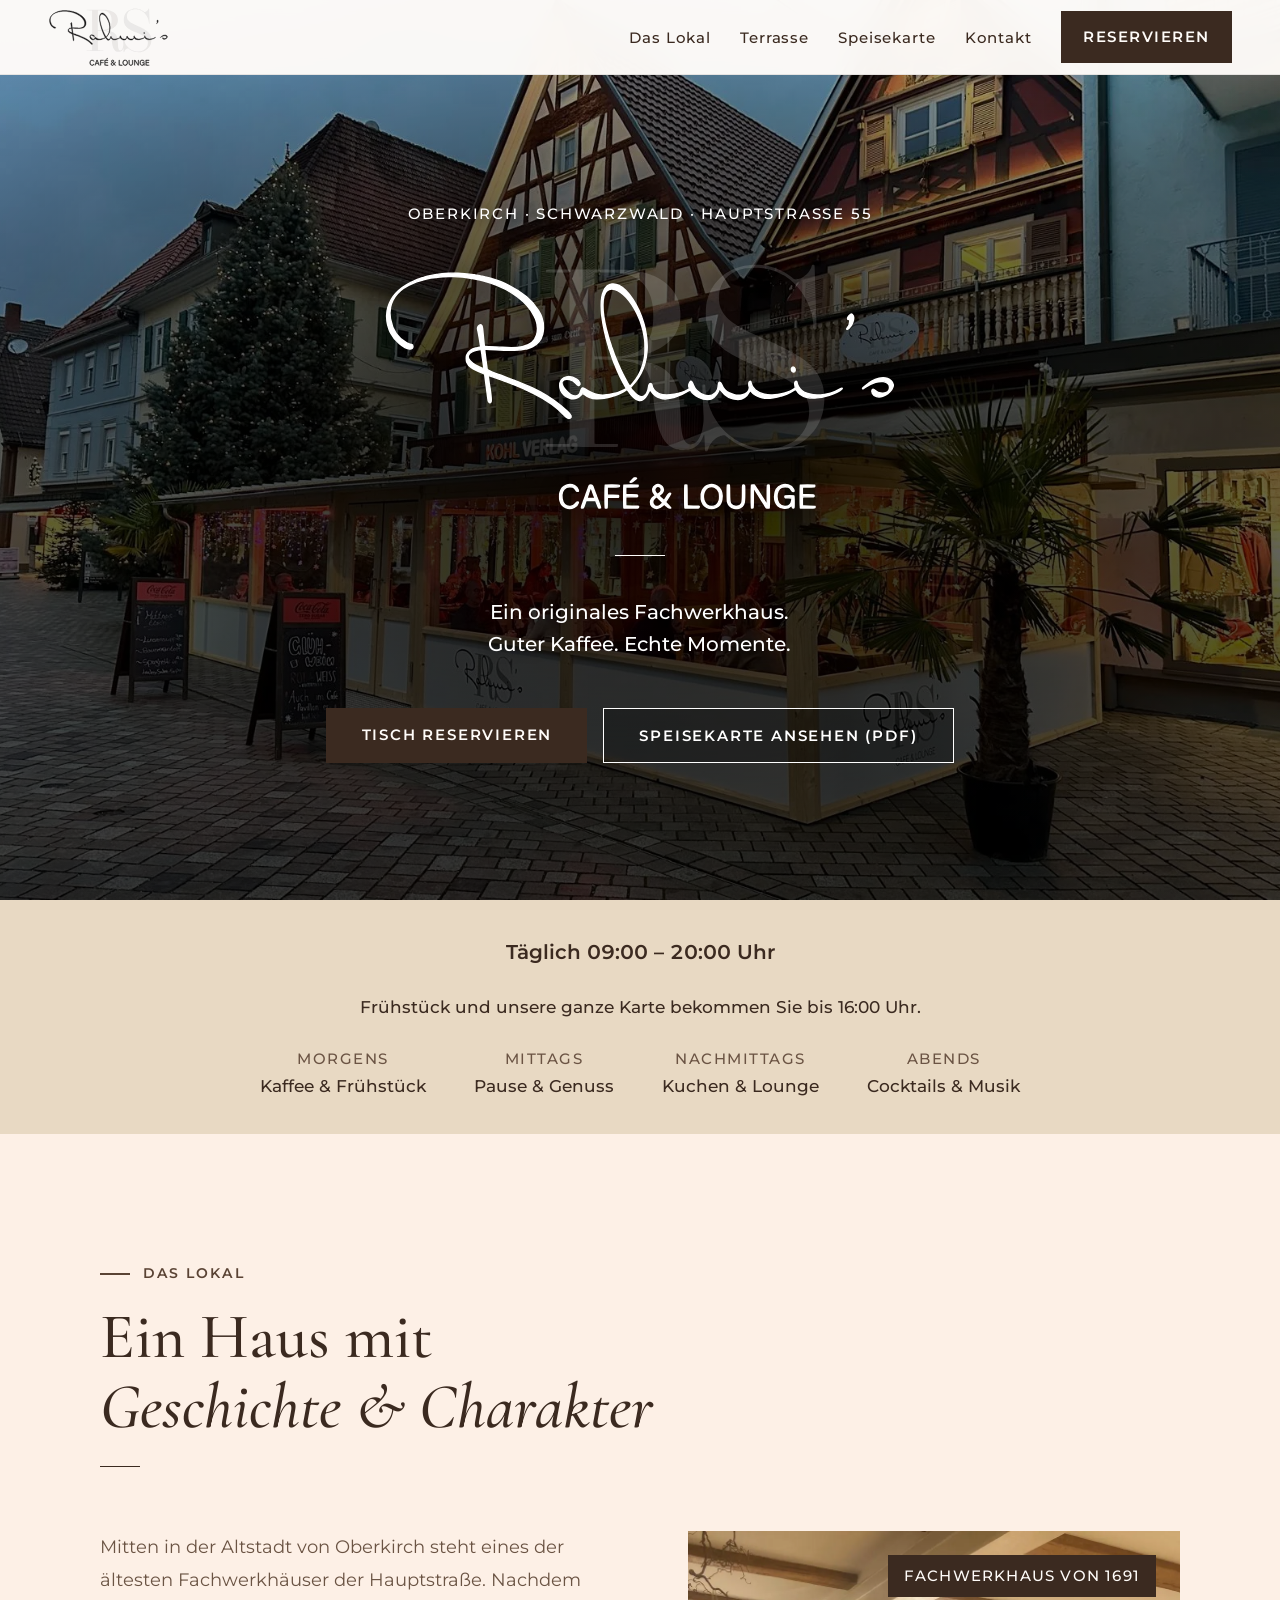
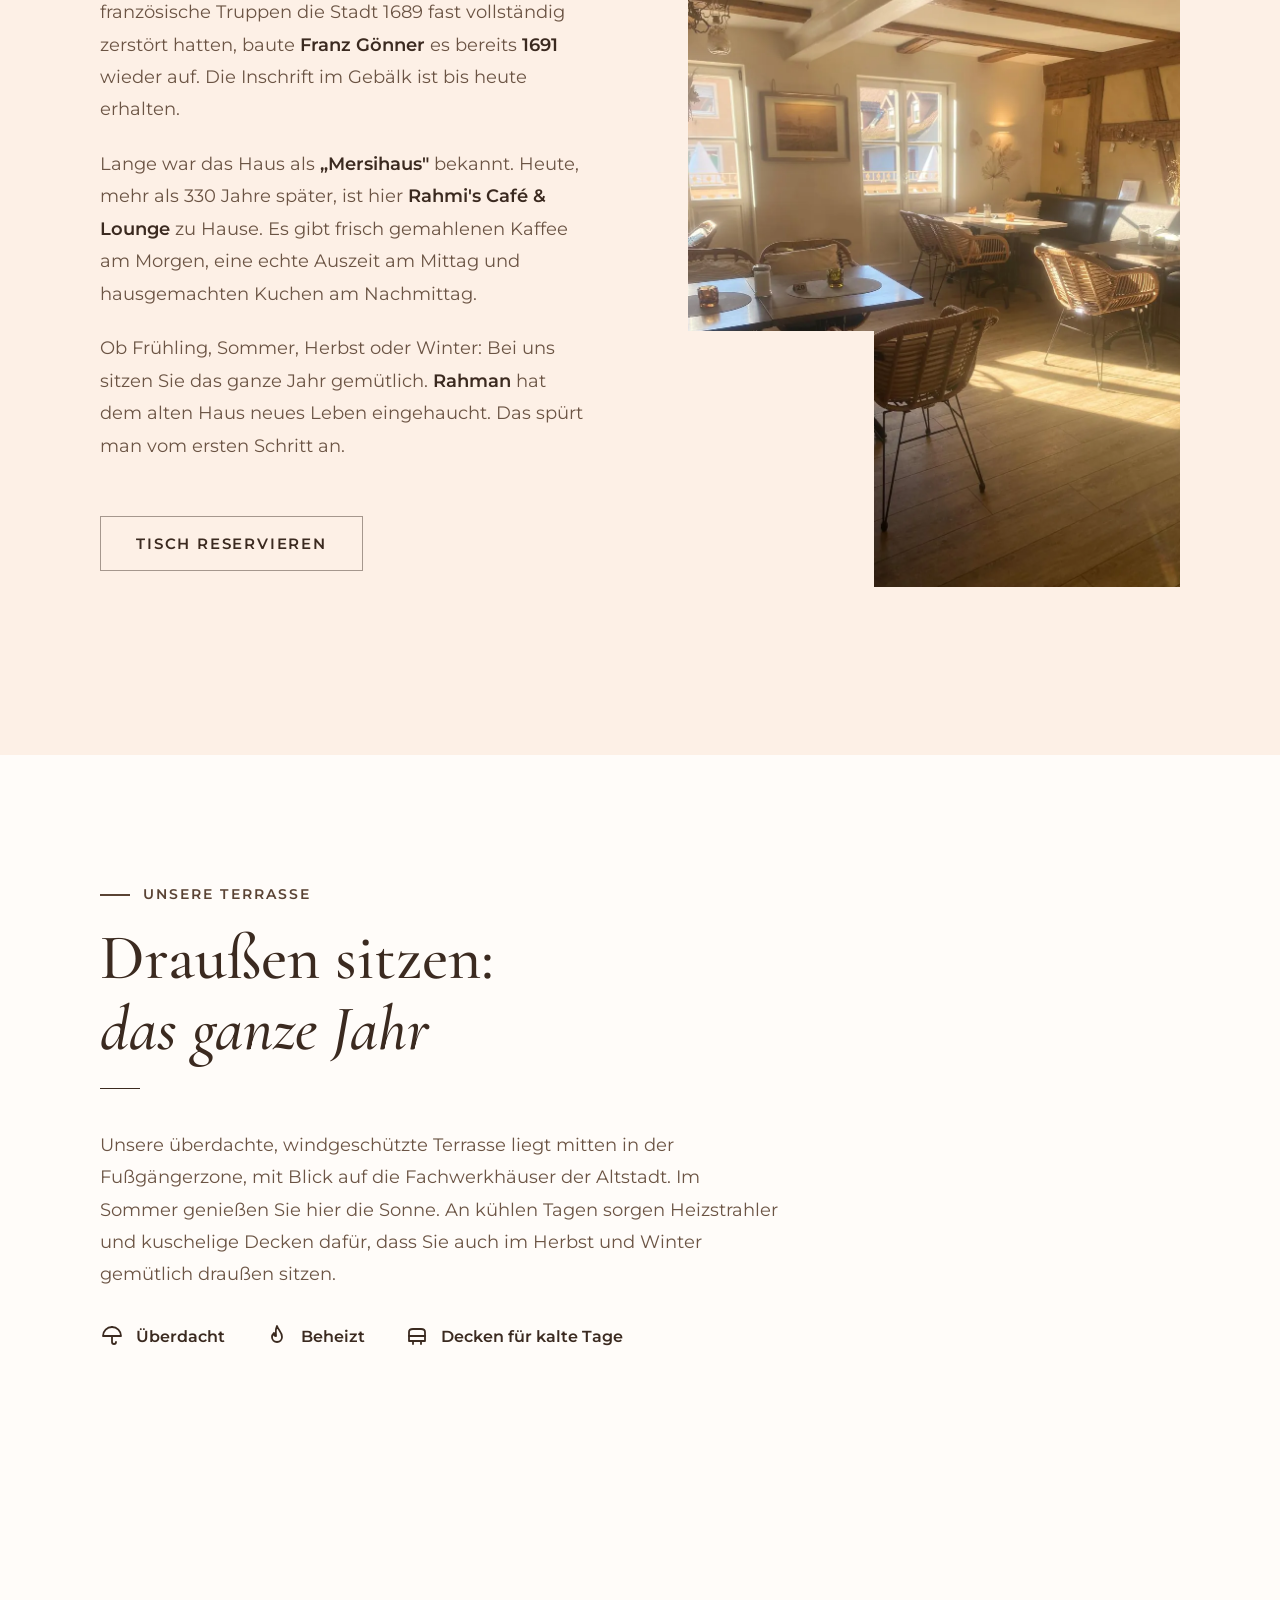
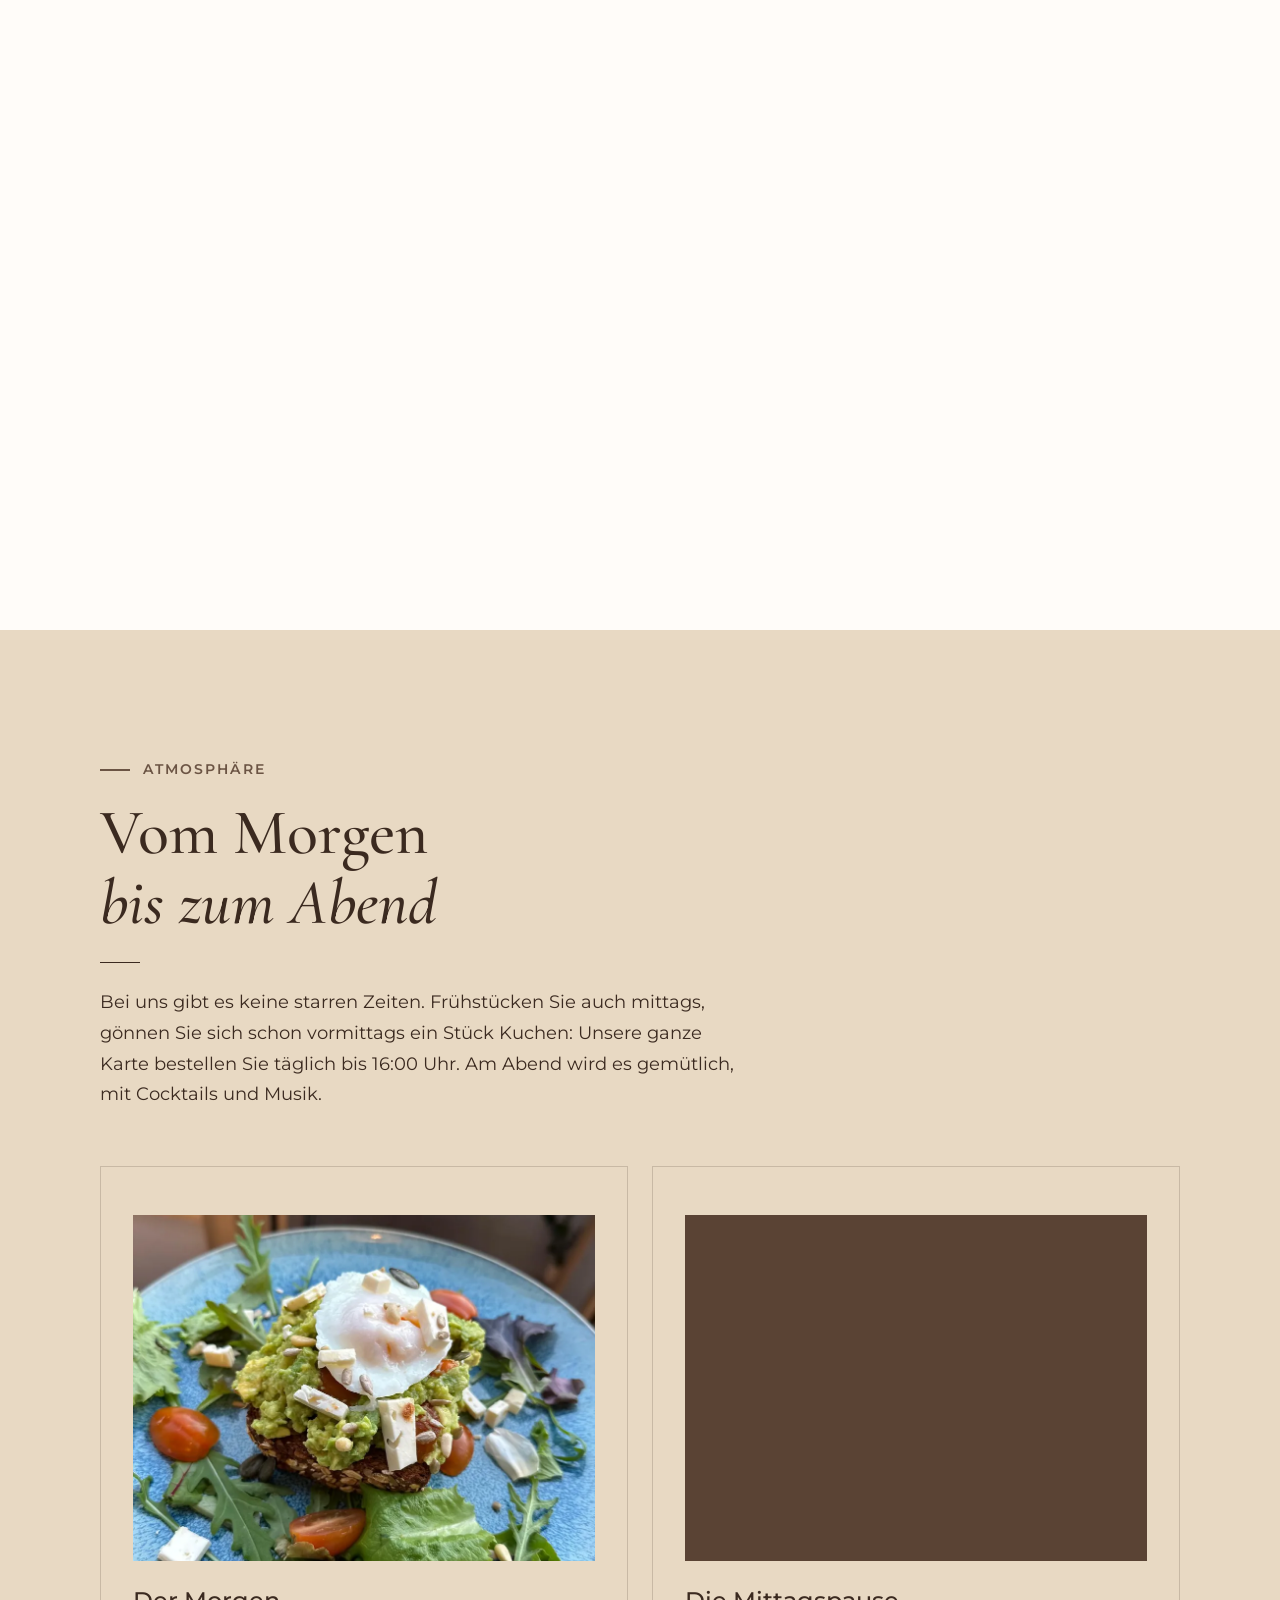
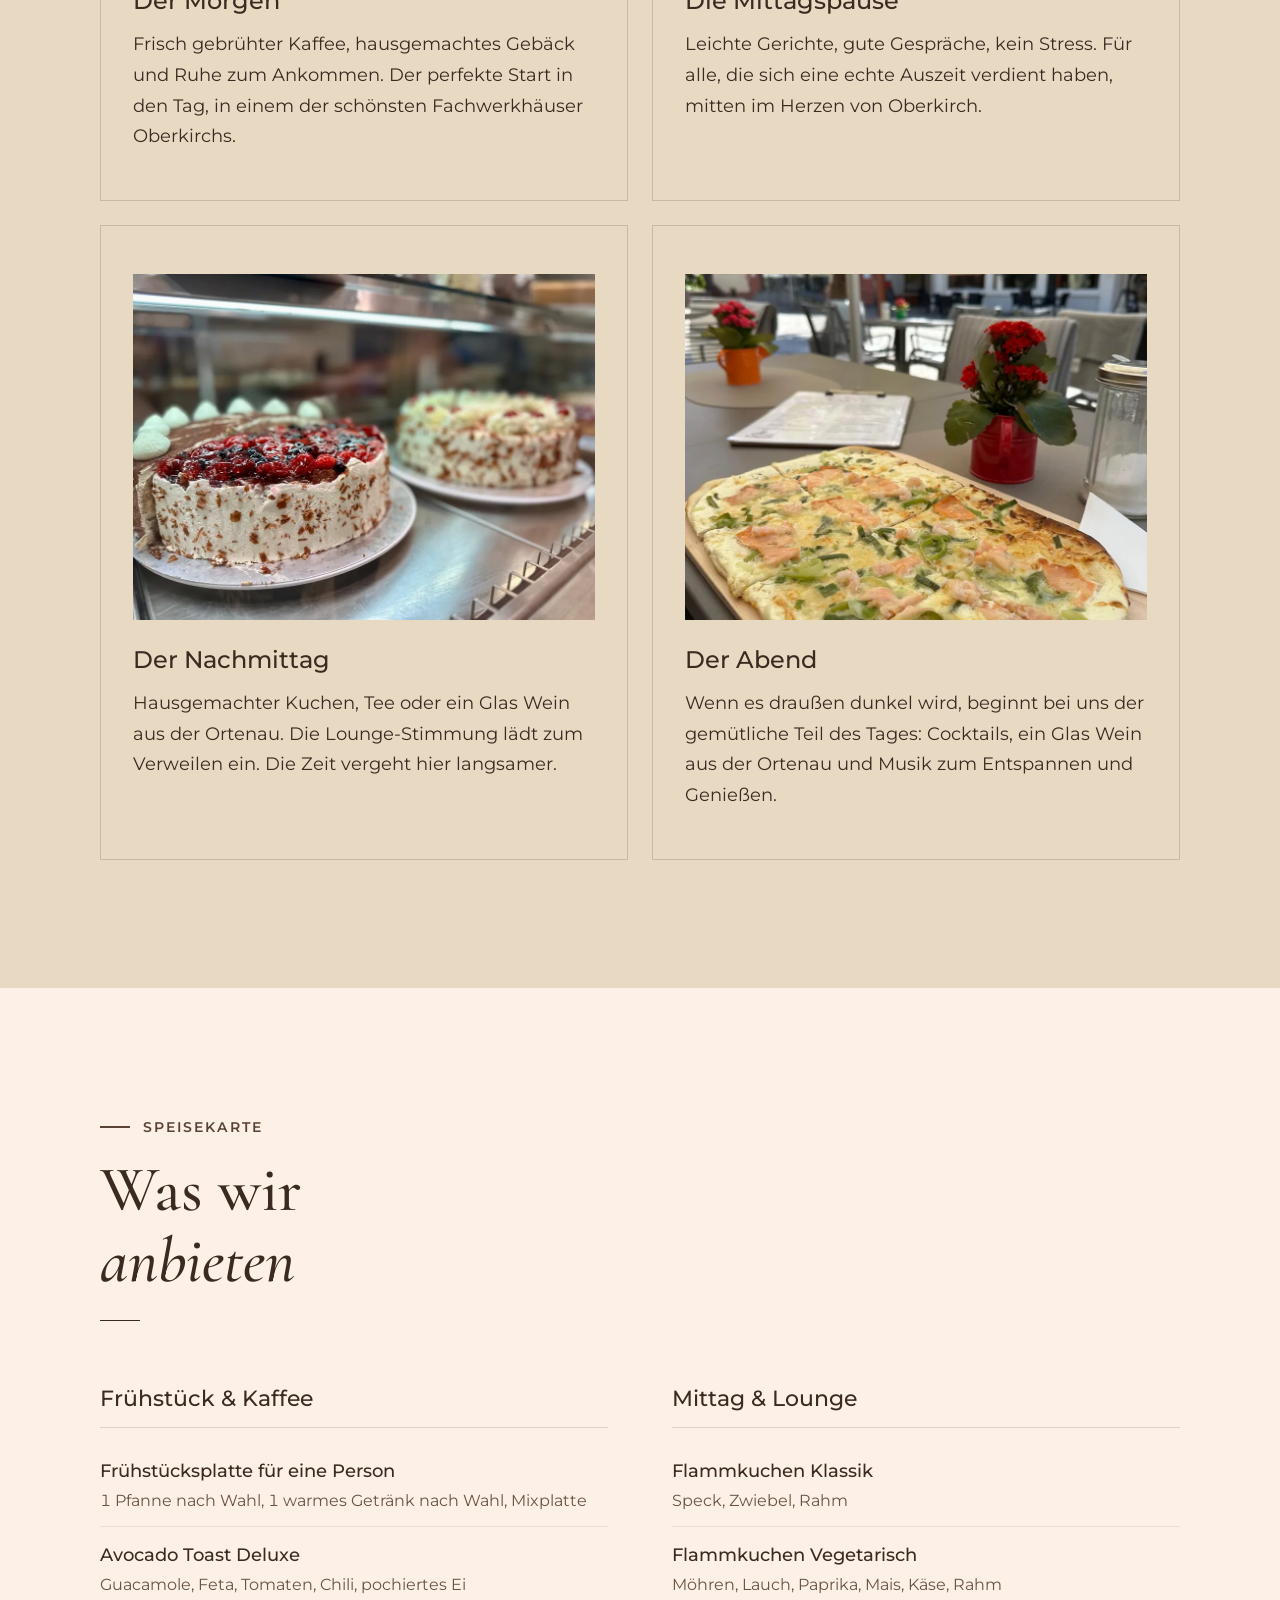
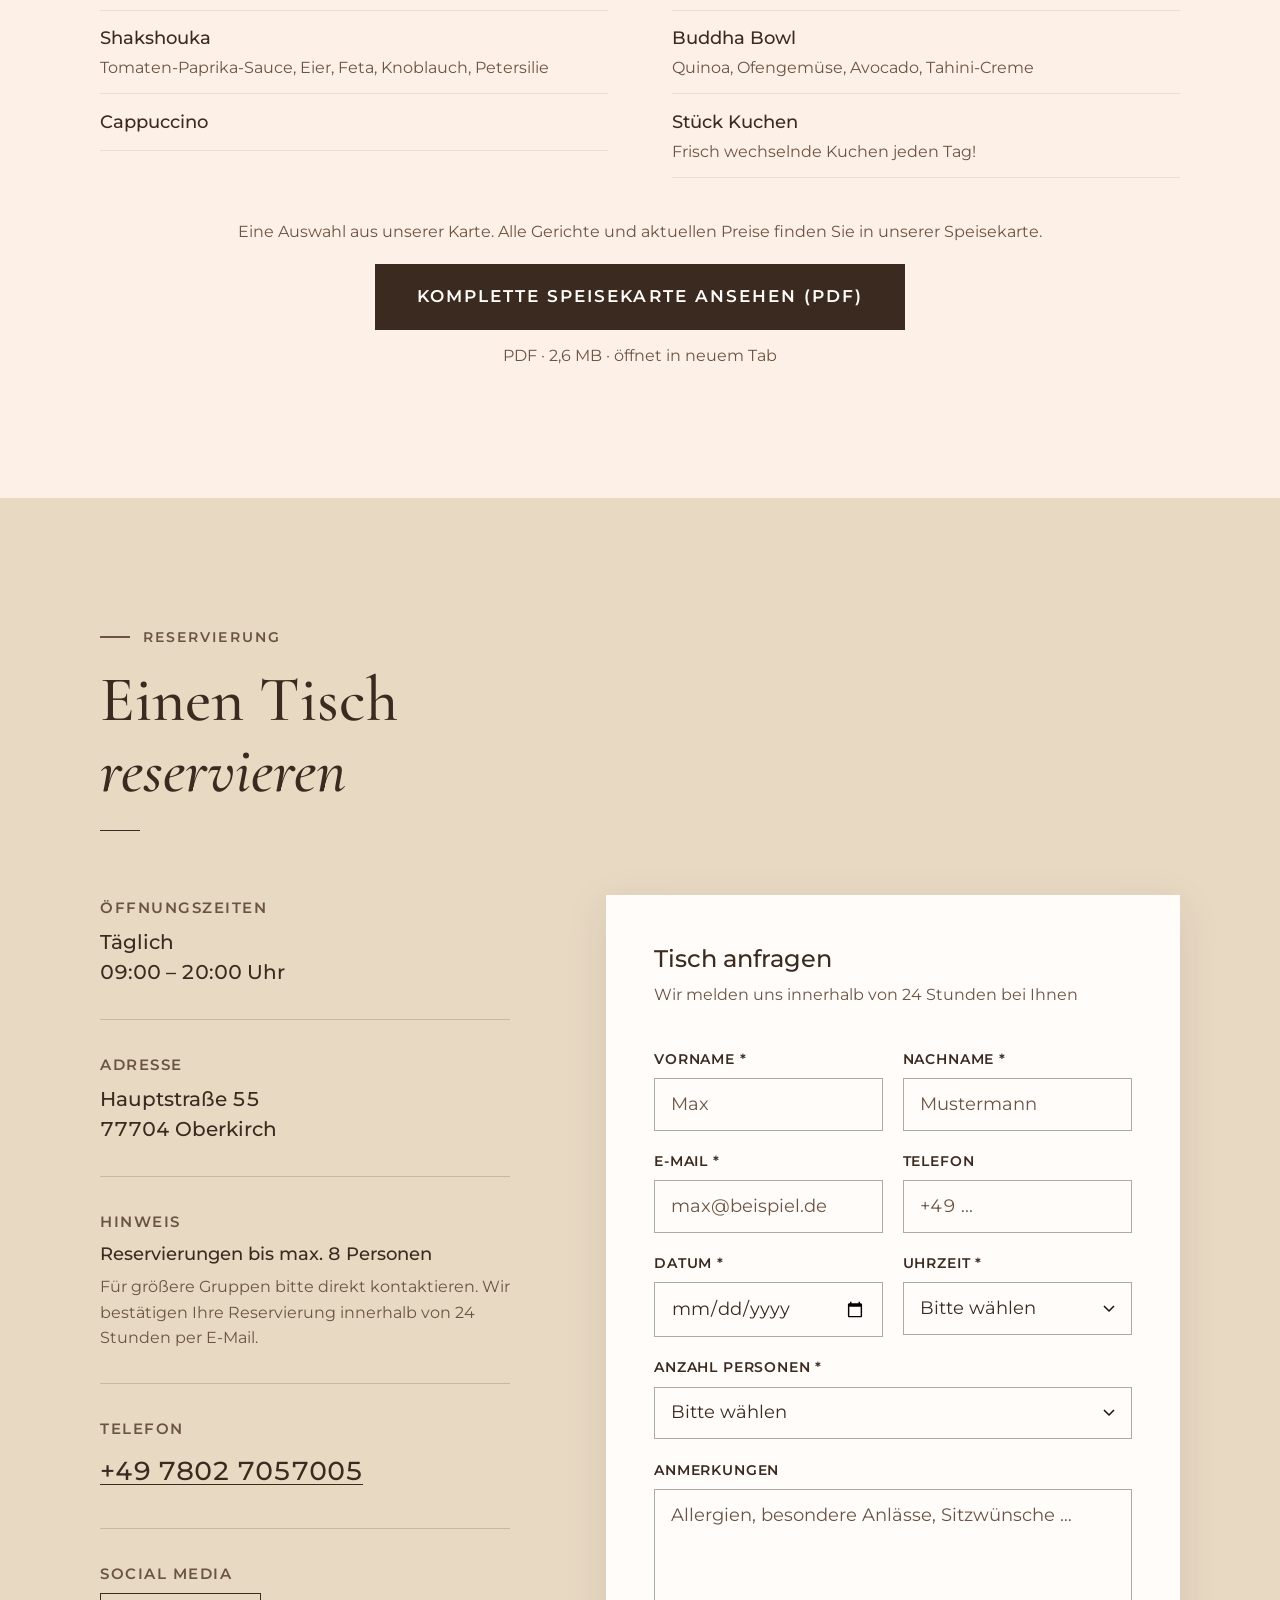
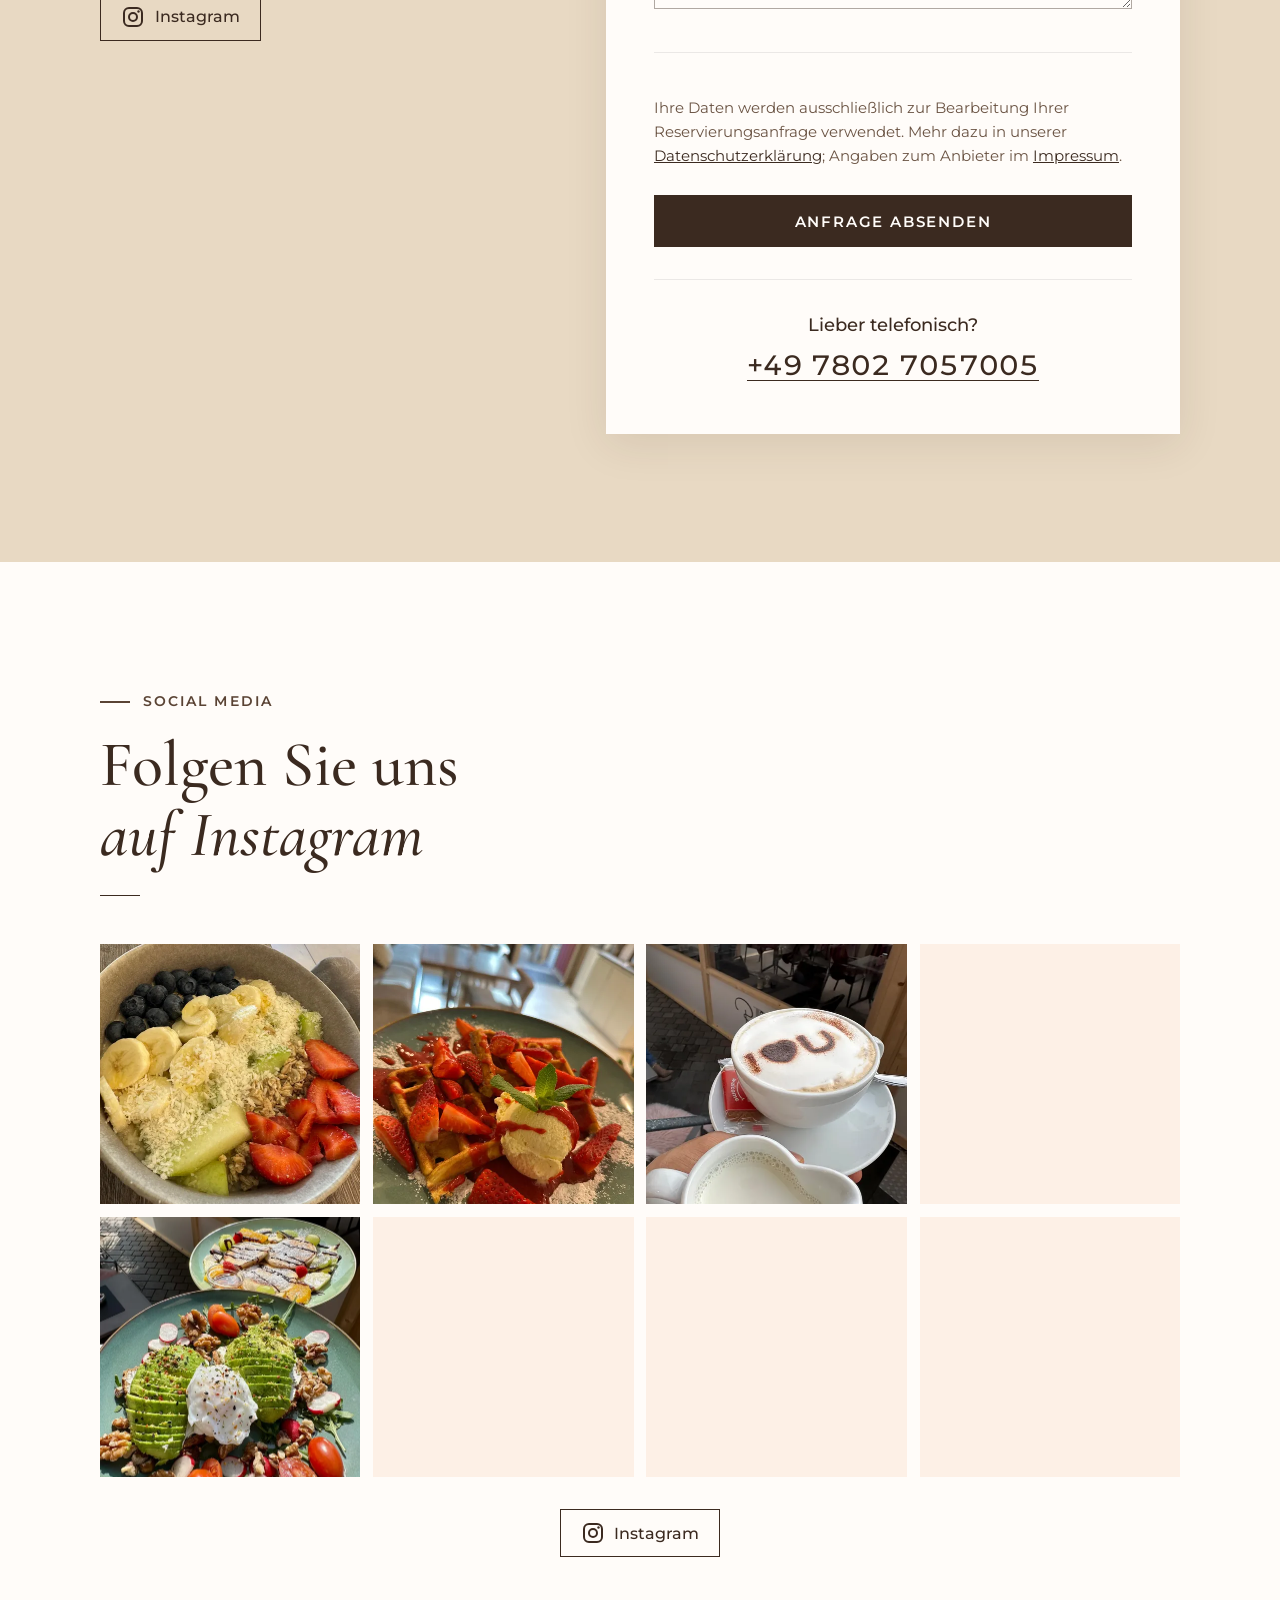
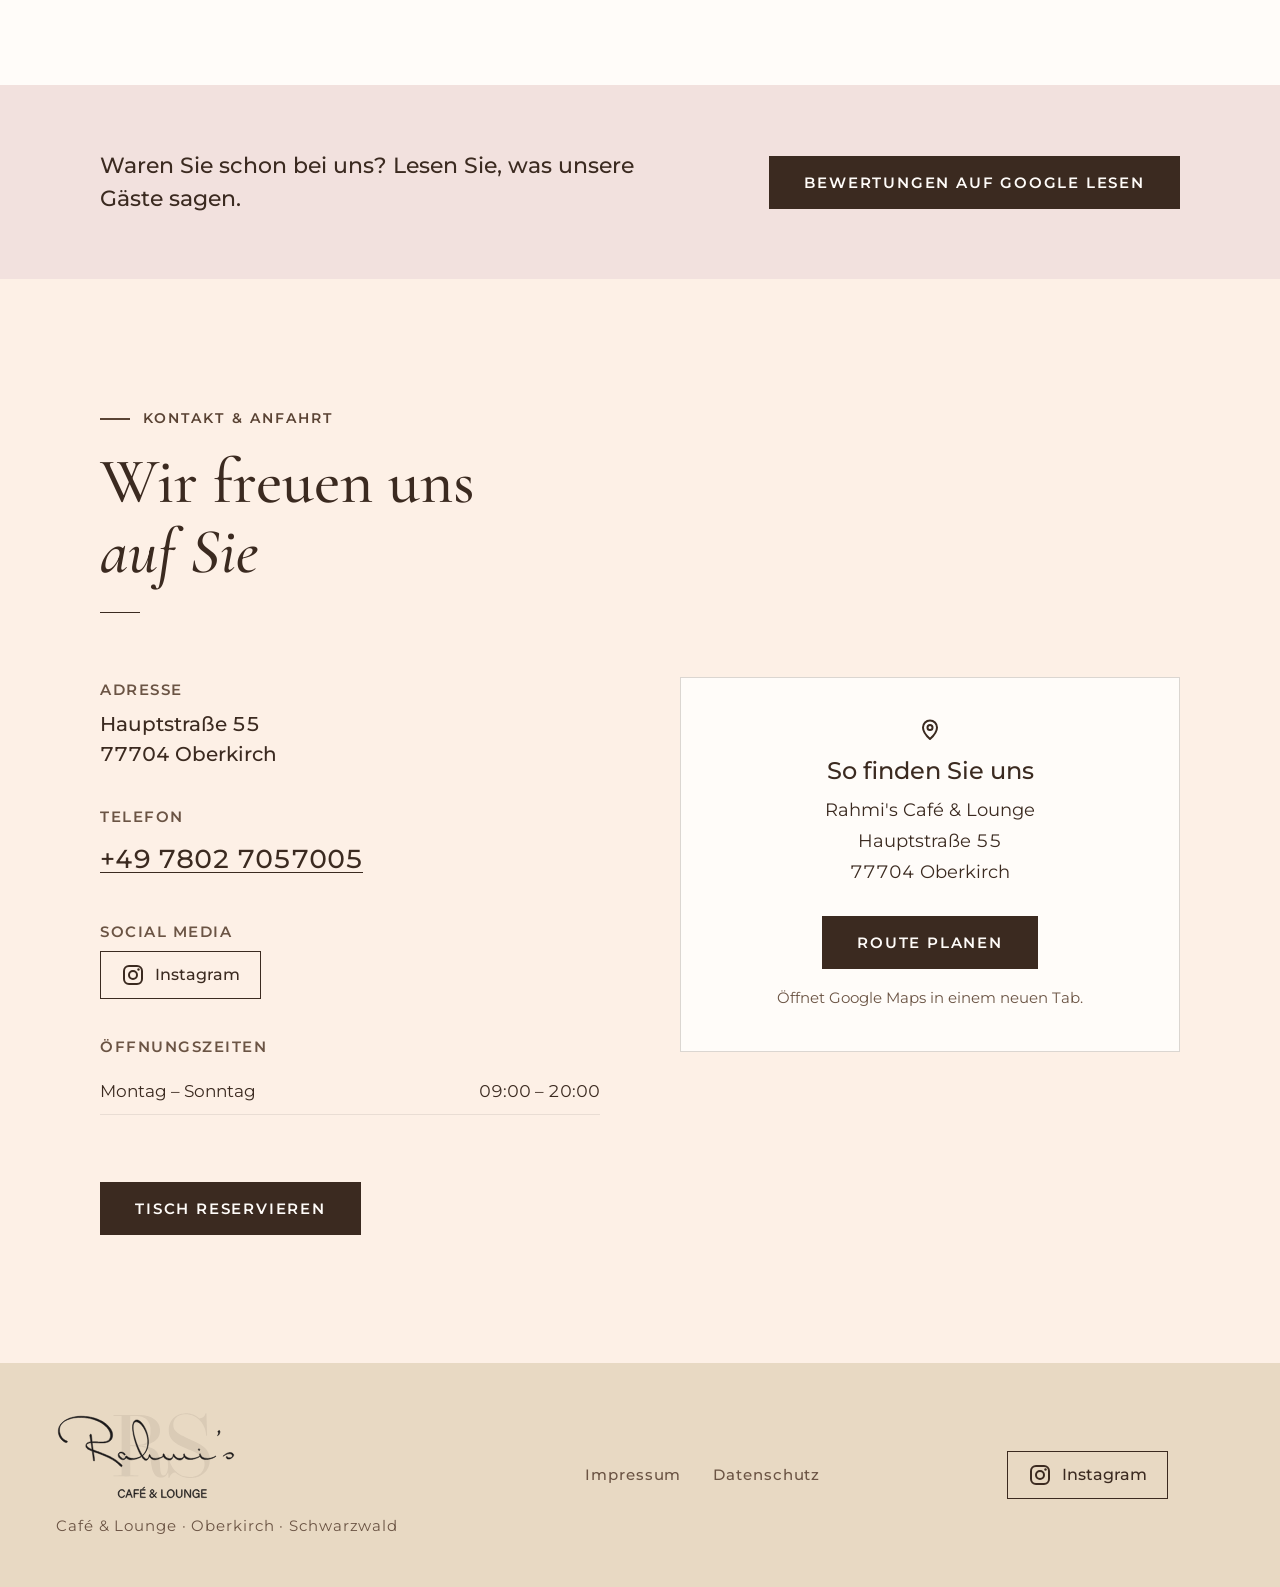
==== index.html @ 2a394599 "Speisekarte sin precios Co-Authored-By: Claude Sonnet 5.5 <noreply@anthropic.com>" ====
<!DOCTYPE html>
<html lang="de">
<head>
  <meta charset="UTF-8"/>
  <meta name="viewport" content="width=device-width, initial-scale=1.0"/>
  <title>Rahmi's Café & Lounge: Café in der Altstadt von Oberkirch</title>
  <meta name="description" content="Rahmi's Café & Lounge in Oberkirch: Café mit Frühstück, hausgemachtem Kuchen und beheizter Terrasse in der Altstadt. Täglich 09–20 Uhr geöffnet."/>
  <link rel="canonical" href="https://[BITTE ERGÄNZEN]/"/>
  <link rel="icon" href="/favicon.ico" sizes="any">
  <link rel="icon" href="/favicon.svg" type="image/svg+xml">
  <link rel="apple-touch-icon" href="/apple-touch-icon.png">
  <link rel="manifest" href="/site.webmanifest">
  <meta name="theme-color" content="#3B2A20">
  <!-- Open Graph -->
  <meta property="og:type" content="website"/>
  <meta property="og:locale" content="de_DE"/>
  <meta property="og:site_name" content="Rahmi's Café &amp; Lounge"/>
  <meta property="og:title" content="Rahmi's Café &amp; Lounge: Café in der Altstadt von Oberkirch"/>
  <meta property="og:description" content="Rahmi's Café & Lounge in Oberkirch: Café mit Frühstück, hausgemachtem Kuchen und beheizter Terrasse in der Altstadt. Täglich 09–20 Uhr geöffnet."/>
  <meta property="og:url" content="https://[BITTE ERGÄNZEN]/"/>
  <meta property="og:image" content="https://[BITTE ERGÄNZEN]/assets/img/og-foto-09.jpg"/>
  <meta property="og:image:width" content="1200"/>
  <meta property="og:image:height" content="630"/>
  <meta property="og:image:alt" content="Rahmi's Café &amp; Lounge im historischen Fachwerkhaus in Oberkirch"/>
  <meta name="twitter:card" content="summary_large_image"/>
  <script type="application/ld+json">
  {
    "@context": "https://schema.org",
    "@type": "CafeOrCoffeeShop",
    "name": "Rahmi's Café & Lounge",
    "url": "https://[BITTE ERGÄNZEN]/",
    "image": "https://[BITTE ERGÄNZEN]/assets/img/og-foto-09.jpg",
    "telephone": "+49 7802 7057005",
    "address": {
      "@type": "PostalAddress",
      "streetAddress": "Hauptstraße 55",
      "addressLocality": "Oberkirch",
      "postalCode": "77704",
      "addressCountry": "DE"
    },
    "geo": {
      "@type": "GeoCoordinates",
      "latitude": 48.5311,
      "longitude": 8.0786
    },
    "openingHoursSpecification": [
      {
        "@type": "OpeningHoursSpecification",
        "dayOfWeek": [
          "Monday",
          "Tuesday",
          "Wednesday",
          "Thursday",
          "Friday",
          "Saturday",
          "Sunday"
        ],
        "opens": "09:00",
        "closes": "20:00"
      }
    ],
    "servesCuisine": [
      "Café",
      "Frühstück",
      "Kuchen",
      "Flammkuchen"
    ],
    "menu": "https://[BITTE ERGÄNZEN]/assets/docs/speisekarte.pdf",
    "acceptsReservations": true,
    "priceRange": "€€",
    "sameAs": [
      "https://www.instagram.com/rahmiscafe"
    ]
  }
  </script>
  <link rel="preload" href="assets/fonts/montserrat-latin.woff2" as="font" type="font/woff2" crossorigin/>
  <link rel="stylesheet" href="css/style.css?v=20261018"/>
</head>
<body>

<header>
<!-- NAV -->
<nav aria-label="Hauptnavigation">
  <a href="#" class="nav-brand">
    <img class="nav-logo" src="assets/logo/rahmis-logo.svg" width="121" height="60" alt="Rahmi's Café &amp; Lounge">
  </a>
  <ul class="nav-links">
    <li><a href="#about">Das Lokal</a></li>
    <li><a href="#terrasse">Terrasse</a></li>
    <li><a href="#karte">Speisekarte</a></li>
    <li><a href="#kontakt">Kontakt</a></li>
    <li><a href="#reservierung" class="nav-reserve">Reservieren</a></li>
  </ul>
  <button class="nav-hamburger" id="hamburger" aria-label="Menü öffnen" aria-expanded="false">
    <span></span><span></span><span></span>
  </button>
</nav>

<!-- MOBILE NAV -->
<nav class="nav-mobile" id="mobileNav" aria-label="Mobiles Menü">
  <a href="#about">Das Lokal</a>
  <a href="#terrasse">Terrasse</a>
  <a href="#karte">Speisekarte</a>
  <a href="#kontakt">Kontakt</a>
  <a href="#reservierung" class="nav-reserve-mobile">Reservieren</a>
</nav>
</header>

<main id="main">

<!-- HERO -->
<section class="hero">
  <div class="hero-bg">
    <img class="hero-img" src="assets/img/foto-09.webp" width="1600" height="1112" alt="Rahmi's Café &amp; Lounge im historischen Fachwerkhaus an der Hauptstraße in Oberkirch mit beleuchtetem Wintergarten" fetchpriority="high">
  </div>
  <div class="hero-overlay"></div>
  <div class="hero-content">
    <p class="hero-eyebrow">Oberkirch · Schwarzwald · Hauptstraße 55</p>
    <h1 class="sr-only">Rahmi's Café &amp; Lounge in Oberkirch</h1>
    <img class="hero-logo" src="assets/logo/rahmis-logo-weiss.svg" width="520" height="257" alt="Rahmi's Café &amp; Lounge" fetchpriority="high">
    <div class="hero-rule"></div>
    <p class="hero-tagline">Ein originales Fachwerkhaus.<br>Guter Kaffee. Echte Momente.</p>
    <div class="hero-cta">
      <a href="#reservierung" class="btn btn-dark">Tisch reservieren</a>
      <a href="assets/docs/speisekarte.pdf" target="_blank" rel="noopener" class="btn btn-outline">Speisekarte ansehen (PDF)</a>
    </div>
  </div>
</section>

<!-- STRIP -->
<div class="strip">
  <div class="strip-inner">
    <p class="strip-text">Täglich 09:00 – 20:00 Uhr</p>
    <p class="strip-note">Frühstück und unsere ganze Karte bekommen Sie bis 16:00 Uhr.</p>
    <div class="strip-hours">
      <div class="strip-slot">
        <span class="strip-slot-label">Morgens</span>
        <div class="strip-slot-name">Kaffee & Frühstück</div>
      </div>
      <div class="strip-slot">
        <span class="strip-slot-label">Mittags</span>
        <div class="strip-slot-name">Pause & Genuss</div>
      </div>
      <div class="strip-slot">
        <span class="strip-slot-label">Nachmittags</span>
        <div class="strip-slot-name">Kuchen & Lounge</div>
      </div>
      <div class="strip-slot">
        <span class="strip-slot-label">Abends</span>
        <div class="strip-slot-name">Cocktails & Musik</div>
      </div>
    </div>
  </div>
</div>

<!-- ABOUT -->
<section id="about" class="about-bg">
  <div class="section-inner">
    <span class="section-label reveal">Das Lokal</span>
    <h2 class="section-title reveal">Ein Haus mit<br><em>Geschichte & Charakter</em></h2>
    <div class="section-rule reveal"></div>
    <div class="about-grid">
      <div class="about-text reveal">
        <p>Mitten in der Altstadt von Oberkirch steht eines der ältesten Fachwerkhäuser der Hauptstraße. Nachdem französische Truppen die Stadt 1689 fast vollständig zerstört hatten, baute <strong>Franz Gönner</strong> es bereits <strong>1691</strong> wieder auf. Die Inschrift im Gebälk ist bis heute erhalten.</p>
        <p>Lange war das Haus als <strong>„Mersihaus"</strong> bekannt. Heute, mehr als 330 Jahre später, ist hier <strong>Rahmi's Café &amp; Lounge</strong> zu Hause. Es gibt frisch gemahlenen Kaffee am Morgen, eine echte Auszeit am Mittag und hausgemachten Kuchen am Nachmittag.</p>
        <p>Ob Frühling, Sommer, Herbst oder Winter: Bei uns sitzen Sie das ganze Jahr gemütlich. <strong>Rahman</strong> hat dem alten Haus neues Leben eingehaucht. Das spürt man vom ersten Schritt an.</p>
        <a href="#reservierung" class="btn btn-outline" style="margin-top:2rem; display:inline-block;">Tisch reservieren</a>
      </div>
      <div class="about-visual reveal">
        <div class="about-main">
          <img src="assets/img/foto-36.webp" width="1000" height="1333" alt="Gastraum mit Holzbalkendecke, Rattanstühlen und Sonnenlicht durch die Sprossenfenster" loading="lazy" decoding="async">
          <div class="about-badge">Fachwerkhaus von 1691</div>
        </div>
        <img class="about-photo-small" src="assets/img/foto-30.webp" width="680" height="907" alt="Eingang von Rahmi's Café &amp; Lounge mit Stufen und Pflanzenkübeln" loading="lazy" decoding="async">
      </div>
    </div>
  </div>
</section>

<!-- TERRASSE -->
<section id="terrasse" class="terrace-bg">
  <div class="section-inner">
    <span class="section-label reveal">Unsere Terrasse</span>
    <h2 class="section-title reveal">Draußen sitzen:<br><em>das ganze Jahr</em></h2>
    <div class="section-rule reveal"></div>
    <p class="terrace-text reveal">Unsere überdachte, windgeschützte Terrasse liegt mitten in der Fußgängerzone, mit Blick auf die Fachwerkhäuser der Altstadt. Im Sommer genießen Sie hier die Sonne. An kühlen Tagen sorgen Heizstrahler und kuschelige Decken dafür, dass Sie auch im Herbst und Winter gemütlich draußen sitzen.</p>
    <ul class="terrace-facts reveal">
      <li><svg width="24" height="24" viewBox="0 0 24 24" fill="none" stroke="currentColor" stroke-width="1.8" stroke-linecap="round" stroke-linejoin="round" aria-hidden="true"><path d="M3 12a9 9 0 0 1 18 0z"/><path d="M12 12v6a2 2 0 0 0 4 0"/><path d="M12 3v0"/></svg>Überdacht</li>
      <li><svg width="24" height="24" viewBox="0 0 24 24" fill="none" stroke="currentColor" stroke-width="1.8" stroke-linecap="round" stroke-linejoin="round" aria-hidden="true"><path d="M12 2c1 4 5 6 5 11a5 5 0 0 1-10 0c0-2 1-3 2-4 0 2 1 3 2 3 0-4-1-6 1-10z"/></svg>Beheizt</li>
      <li><svg width="24" height="24" viewBox="0 0 24 24" fill="none" stroke="currentColor" stroke-width="1.8" stroke-linecap="round" stroke-linejoin="round" aria-hidden="true"><path d="M4 8c0-2 2-3 4-3h8c2 0 4 1 4 3v9H4z"/><path d="M4 12h16"/><path d="M8 17v3M16 17v3"/></svg>Decken für kalte Tage</li>
    </ul>
    <div class="terrace-grid">
      <img class="reveal" src="assets/img/foto-29.webp" width="1060" height="1413" alt="Avocado-Brot mit Tomate, Käse und pochiertem Ei auf der Terrasse in der Fußgängerzone" loading="lazy" decoding="async">
      <img class="reveal" src="assets/img/foto-27.webp" width="1060" height="1413" alt="Frischer Smoothie vor den Fachwerkhäusern und der Terrasse in der Altstadt" loading="lazy" decoding="async">
    </div>
  </div>
</section>

<!-- ATMOSPHÄRE -->
<section id="atmosphare" class="atmo-bg">
  <div class="section-inner">
    <span class="section-label section-label--on-dark reveal">Atmosphäre</span>
    <h2 class="section-title reveal">Vom Morgen<br><em>bis zum Abend</em></h2>
    <div class="section-rule reveal"></div>
    <p class="atmo-intro reveal">Bei uns gibt es keine starren Zeiten. Frühstücken Sie auch mittags, gönnen Sie sich schon vormittags ein Stück Kuchen: Unsere ganze Karte bestellen Sie täglich bis 16:00 Uhr. Am Abend wird es gemütlich, mit Cocktails und Musik.</p>
    <div class="atmo-grid">
      <div class="atmo-card reveal">
        <img class="atmo-photo" src="assets/img/foto-11.webp" width="940" height="1253" alt="Avocado-Brot mit pochiertem Ei, Feta und Salat" loading="lazy" decoding="async">
        <h3 class="atmo-name">Der Morgen</h3>
        <p class="atmo-desc">Frisch gebrühter Kaffee, hausgemachtes Gebäck und Ruhe zum Ankommen. Der perfekte Start in den Tag, in einem der schönsten Fachwerkhäuser Oberkirchs.</p>
      </div>
      <div class="atmo-card reveal">
        <img class="atmo-photo" src="assets/img/foto-26.webp" width="940" height="891" alt="Salat mit gegrillter Hähnchenbrust, Croûtons und Parmesan" loading="lazy" decoding="async">
        <h3 class="atmo-name">Die Mittagspause</h3>
        <p class="atmo-desc">Leichte Gerichte, gute Gespräche, kein Stress. Für alle, die sich eine echte Auszeit verdient haben, mitten im Herzen von Oberkirch.</p>
      </div>
      <div class="atmo-card reveal">
        <img class="atmo-photo" src="assets/img/foto-34.webp" width="940" height="705" alt="Hausgemachte Torten in der Kuchenvitrine" loading="lazy" decoding="async">
        <h3 class="atmo-name">Der Nachmittag</h3>
        <p class="atmo-desc">Hausgemachter Kuchen, Tee oder ein Glas Wein aus der Ortenau. Die Lounge-Stimmung lädt zum Verweilen ein. Die Zeit vergeht hier langsamer.</p>
      </div>
      <div class="atmo-card reveal">
        <img class="atmo-photo" src="assets/img/foto-04.webp" width="940" height="1253" alt="Flammkuchen auf einem Tisch auf der Terrasse" loading="lazy" decoding="async">
        <h3 class="atmo-name">Der Abend</h3>
        <p class="atmo-desc">Wenn es draußen dunkel wird, beginnt bei uns der gemütliche Teil des Tages: Cocktails, ein Glas Wein aus der Ortenau und Musik zum Entspannen und Genießen.</p>
      </div>
    </div>
  </div>
</section>

<!-- KARTE -->
<section id="karte" class="menu-bg">
  <div class="section-inner">
    <span class="section-label reveal">Speisekarte</span>
    <h2 class="section-title reveal">Was wir<br><em>anbieten</em></h2>
    <div class="section-rule reveal"></div>
    <div class="menu-grid">
      <div class="reveal">
        <h3 class="menu-cat">Frühstück & Kaffee</h3>
        <div class="menu-item"><div><div class="item-name">Frühstücksplatte für eine Person</div><div class="item-desc">1 Pfanne nach Wahl, 1 warmes Getränk nach Wahl, Mixplatte</div></div></div>
        <div class="menu-item"><div><div class="item-name">Avocado Toast Deluxe</div><div class="item-desc">Guacamole, Feta, Tomaten, Chili, pochiertes Ei</div></div></div>
        <div class="menu-item"><div><div class="item-name">Shakshouka</div><div class="item-desc">Tomaten-Paprika-Sauce, Eier, Feta, Knoblauch, Petersilie</div></div></div>
        <div class="menu-item"><div><div class="item-name">Cappuccino</div></div></div>
      </div>
      <div class="reveal">
        <h3 class="menu-cat">Mittag & Lounge</h3>
        <div class="menu-item"><div><div class="item-name">Flammkuchen Klassik</div><div class="item-desc">Speck, Zwiebel, Rahm</div></div></div>
        <div class="menu-item"><div><div class="item-name">Flammkuchen Vegetarisch</div><div class="item-desc">Möhren, Lauch, Paprika, Mais, Käse, Rahm</div></div></div>
        <div class="menu-item"><div><div class="item-name">Buddha Bowl</div><div class="item-desc">Quinoa, Ofengemüse, Avocado, Tahini-Creme</div></div></div>
        <div class="menu-item"><div><div class="item-name">Stück Kuchen</div><div class="item-desc">Frisch wechselnde Kuchen jeden Tag!</div></div></div>
      </div>
    </div>
    <p class="menu-note">Eine Auswahl aus unserer Karte. Alle Gerichte und aktuellen Preise finden Sie in unserer Speisekarte.</p>
    <div class="menu-pdf reveal">
      <a href="assets/docs/speisekarte.pdf" target="_blank" rel="noopener" class="btn btn-dark btn-lg">Komplette Speisekarte ansehen (PDF)</a>
      <span class="menu-pdf-size">PDF · 2,6 MB · öffnet in neuem Tab</span>
    </div>
  </div>
</section>

<!-- RESERVIERUNG -->
<section id="reservierung" class="reserve-bg">
  <div class="section-inner">
    <span class="section-label section-label--on-dark reveal">Reservierung</span>
    <h2 class="section-title reveal">Einen Tisch<br><em>reservieren</em></h2>
    <div class="section-rule reveal"></div>

    <div class="reserve-grid">
      <!-- Info links -->
      <div class="reveal">
        <div class="reserve-info-block">
          <span class="reserve-info-label">Öffnungszeiten</span>
          <div class="reserve-info-value">Täglich<br>09:00 – 20:00 Uhr</div>
        </div>
        <div class="reserve-info-block">
          <span class="reserve-info-label">Adresse</span>
          <div class="reserve-info-value">Hauptstraße 55<br>77704 Oberkirch</div>
        </div>
        <div class="reserve-info-block">
          <span class="reserve-info-label">Hinweis</span>
          <div class="reserve-info-value reserve-info-value--sm">Reservierungen bis max. 8 Personen</div>
          <p class="reserve-info-note">Für größere Gruppen bitte direkt kontaktieren. Wir bestätigen Ihre Reservierung innerhalb von 24 Stunden per E-Mail.</p>
        </div>
        <div class="reserve-info-block">
          <span class="reserve-info-label">Telefon</span>
          <div class="reserve-info-value"><a class="phone-link" href="tel:+4978027057005">+49 7802 7057005</a></div>
        </div>
        <div class="reserve-info-block">
          <span class="reserve-info-label">Social Media</span>
          <div class="social social--dark">
            <a class="social-btn" href="https://www.instagram.com/rahmiscafe" target="_blank" rel="noopener" aria-label="Rahmi's Café auf Instagram"><svg class="social-icon" viewBox="0 0 24 24" width="24" height="24" fill="none" stroke="currentColor" stroke-width="2" stroke-linecap="round" stroke-linejoin="round" aria-hidden="true" focusable="false"><rect x="3" y="3" width="18" height="18" rx="5"/><circle cx="12" cy="12" r="4"/><circle cx="17.5" cy="6.5" r="1.2" fill="currentColor" stroke="none"/></svg><span>Instagram</span></a>
            <!-- Facebook: hidden entfernen, sobald die Seite aktiv ist -->
            <a class="social-btn" href="https://www.facebook.com/profile.php?id=61572491687756" target="_blank" rel="noopener" aria-label="Rahmi's Café auf Facebook" hidden><svg class="social-icon" viewBox="0 0 24 24" width="24" height="24" fill="none" stroke="currentColor" stroke-width="2" stroke-linecap="round" stroke-linejoin="round" aria-hidden="true" focusable="false"><path d="M17 3h-3a4 4 0 0 0-4 4v3H7v4h3v7h4v-7h3l1-4h-4V7.5a.5.5 0 0 1 .5-.5H17z"/></svg><span>Facebook</span></a>
          </div>
        </div>
      </div>

      <!-- Form rechts -->
      <div class="reveal">
        <div class="reserve-form" id="reserveFormWrapper">
          <h3 class="form-title">Tisch anfragen</h3>
          <p class="form-subtitle">Wir melden uns innerhalb von 24 Stunden bei Ihnen</p>

          <form id="reserveForm" action="reservierung.php" method="post" novalidate>
            <div class="form-row">
              <div class="form-group">
                <label class="form-label" for="fname">Vorname *</label>
                <input class="form-input" type="text" id="fname" name="vorname" autocomplete="given-name" placeholder="Max" required/>
              </div>
              <div class="form-group">
                <label class="form-label" for="lname">Nachname *</label>
                <input class="form-input" type="text" id="lname" name="nachname" autocomplete="family-name" placeholder="Mustermann" required/>
              </div>
            </div>

            <div class="form-row">
              <div class="form-group">
                <label class="form-label" for="email">E-Mail *</label>
                <input class="form-input" type="email" id="email" name="email" autocomplete="email" placeholder="max@beispiel.de" required/>
              </div>
              <div class="form-group">
                <label class="form-label" for="phone">Telefon</label>
                <input class="form-input" type="tel" id="phone" name="telefon" autocomplete="tel" placeholder="+49 ..."/>
              </div>
            </div>

            <div class="form-row">
              <div class="form-group">
                <label class="form-label" for="date">Datum *</label>
                <input class="form-input" type="date" id="date" name="datum" required/>
              </div>
              <div class="form-group">
                <label class="form-label" for="time">Uhrzeit *</label>
                <select class="form-select" id="time" name="uhrzeit" required>
                  <option value="" disabled selected>Bitte wählen</option>
                  <option>09:00</option>
                  <option>09:30</option>
                  <option>10:00</option>
                  <option>10:30</option>
                  <option>11:00</option>
                  <option>11:30</option>
                  <option>12:00</option>
                  <option>12:30</option>
                  <option>13:00</option>
                  <option>13:30</option>
                  <option>14:00</option>
                  <option>14:30</option>
                  <option>15:00</option>
                  <option>15:30</option>
                  <option>16:00</option>
                  <option>16:30</option>
                  <option>17:00</option>
                  <option>17:30</option>
                  <option>18:00</option>
                  <option>18:30</option>
                  <option>19:00</option>
                </select>
              </div>
            </div>

            <div class="form-row">
              <div class="form-group full">
                <label class="form-label" for="guests">Anzahl Personen *</label>
                <select class="form-select" id="guests" name="personen" required>
                  <option value="" disabled selected>Bitte wählen</option>
                  <option value="1">1 Person</option>
                  <option value="2">2 Personen</option>
                  <option value="3">3 Personen</option>
                  <option value="4">4 Personen</option>
                  <option value="5">5 Personen</option>
                  <option value="6">6 Personen</option>
                  <option value="7">7 Personen</option>
                  <option value="8">8 Personen</option>
                </select>
              </div>
            </div>

            <div class="form-row">
              <div class="form-group full">
                <label class="form-label" for="notes">Anmerkungen</label>
                <textarea class="form-textarea" id="notes" name="anmerkungen" placeholder="Allergien, besondere Anlässe, Sitzwünsche …"></textarea>
              </div>
            </div>

            <div class="form-hp" aria-hidden="true">
              <label for="website">Website (bitte leer lassen)</label>
              <input type="text" id="website" name="website" tabindex="-1" autocomplete="off"/>
            </div>

            <div class="form-row">
              <div class="form-divider"></div>
              <p class="form-privacy">
                Ihre Daten werden ausschließlich zur Bearbeitung Ihrer Reservierungsanfrage verwendet. Mehr dazu in unserer <a href="datenschutz.html">Datenschutzerklärung</a>; Angaben zum Anbieter im <a href="impressum.html">Impressum</a>.
              </p>
            </div>

            <div class="form-error" id="formError" role="alert" hidden>
              Ihre Anfrage konnte leider nicht gesendet werden. Bitte rufen Sie uns an:
              <a href="tel:+4978027057005">+49 7802 7057005</a>
            </div>
            <button type="submit" class="form-submit">Anfrage absenden</button>
          </form>

          <!-- Success message -->
          <div class="form-success" id="formSuccess">
            <svg class="form-success-icon" viewBox="0 0 24 24" width="40" height="40" fill="none" stroke="currentColor" stroke-width="2" stroke-linecap="round" stroke-linejoin="round" aria-hidden="true" focusable="false"><circle cx="12" cy="12" r="10"/><path d="M7.5 12.5l3 3 6-6.5"/></svg>
            <h3 class="form-success-title">Anfrage erhalten</h3>
            <p class="form-success-text">Vielen Dank! Wir haben Ihre Reservierungsanfrage erhalten und melden uns innerhalb von 24 Stunden per E-Mail bei Ihnen.</p>
          </div>

          <!-- Alternativas directas -->
          <div class="reserve-alt">
            <p class="reserve-phone">Lieber telefonisch?
              <a href="tel:+4978027057005">+49 7802 7057005</a>
            </p>
            <!-- E-Mail-Button: Adresse noch nicht bestätigt
            <a href="mailto:[BITTE ERGÄNZEN]" class="social-btn"><svg class="social-icon" viewBox="0 0 24 24" width="24" height="24" fill="none" stroke="currentColor" stroke-width="2" stroke-linecap="round" stroke-linejoin="round" aria-hidden="true" focusable="false"><rect x="3" y="5" width="18" height="14" rx="2"/><path d="M3.5 6.5L12 13l8.5-6.5"/></svg><span>Per E-Mail</span></a>
            -->
          </div>
        </div>
      </div>
    </div>
  </div>
</section>

<!-- INSTAGRAM -->
<section>
  <div class="section-inner">
    <span class="section-label reveal">Social Media</span>
    <h2 class="section-title reveal">Folgen Sie uns<br><em>auf Instagram</em></h2>
    <div class="section-rule reveal"></div>
    <div class="insta-grid">
      <img class="insta-photo reveal" src="assets/img/foto-05.webp" width="520" height="550" alt="Bowl mit Heidelbeeren, Banane, Erdbeeren, Melone und Kokosraspeln" loading="lazy" decoding="async">
      <img class="insta-photo reveal" src="assets/img/foto-12.webp" width="520" height="693" alt="Waffeln mit frischen Erdbeeren und Vanilleeis" loading="lazy" decoding="async">
      <img class="insta-photo reveal" src="assets/img/foto-13.webp" width="520" height="693" alt="Cappuccino mit „I ♥ U“ aus Kakaopulver auf dem Milchschaum" loading="lazy" decoding="async">
      <img class="insta-photo reveal" src="assets/img/foto-15.webp" width="520" height="693" alt="Eisbecher mit Sahne und Kirschen" loading="lazy" decoding="async">
      <img class="insta-photo reveal" src="assets/img/foto-17.webp" width="520" height="693" alt="Salat mit Avocado, pochiertem Ei, Walnüssen und Tomaten" loading="lazy" decoding="async">
      <img class="insta-photo reveal" src="assets/img/foto-18.webp" width="520" height="693" alt="Waffel mit Vanilleeis, Erdbeeren und Orangen, dahinter ein Stück Kuchen" loading="lazy" decoding="async">
      <img class="insta-photo reveal" src="assets/img/foto-24.webp" width="520" height="693" alt="Süße Spezialität mit frischem Obst, Erdbeeren und Schokoladensauce" loading="lazy" decoding="async">
      <img class="insta-photo reveal" src="assets/img/foto-29.webp" width="1060" height="1413" alt="Avocado-Brot mit Tomate, Käse und pochiertem Ei" loading="lazy" decoding="async">
    </div>
    <div class="insta-follow reveal">
      <div class="social">
        <a class="social-btn" href="https://www.instagram.com/rahmiscafe" target="_blank" rel="noopener" aria-label="Rahmi's Café auf Instagram"><svg class="social-icon" viewBox="0 0 24 24" width="24" height="24" fill="none" stroke="currentColor" stroke-width="2" stroke-linecap="round" stroke-linejoin="round" aria-hidden="true" focusable="false"><rect x="3" y="3" width="18" height="18" rx="5"/><circle cx="12" cy="12" r="4"/><circle cx="17.5" cy="6.5" r="1.2" fill="currentColor" stroke="none"/></svg><span>Instagram</span></a>
        <!-- Facebook: hidden entfernen, sobald die Seite aktiv ist -->
        <a class="social-btn" href="https://www.facebook.com/profile.php?id=61572491687756" target="_blank" rel="noopener" aria-label="Rahmi's Café auf Facebook" hidden><svg class="social-icon" viewBox="0 0 24 24" width="24" height="24" fill="none" stroke="currentColor" stroke-width="2" stroke-linecap="round" stroke-linejoin="round" aria-hidden="true" focusable="false"><path d="M17 3h-3a4 4 0 0 0-4 4v3H7v4h3v7h4v-7h3l1-4h-4V7.5a.5.5 0 0 1 .5-.5H17z"/></svg><span>Facebook</span></a>
      </div>
    </div>
  </div>
</section>

<!-- BEWERTUNGEN -->
<section id="bewertungen" class="reviews-band" aria-label="Bewertungen">
  <div class="section-inner reviews-band-inner">
    <p class="reviews-band-text">Waren Sie schon bei uns? Lesen Sie, was unsere Gäste sagen.</p>
    <a href="https://www.google.com/maps/place/?q=place_id:ChIJ62ft_gvXlkcRAl8UFvPR1lk" target="_blank" rel="noopener noreferrer" class="btn btn-dark">Bewertungen auf Google lesen</a>
    <!-- Vorlage für 3 echte Google-Bewertungen: Text, Name und Quelle ergänzen und Kommentar entfernen.
    <div class="reviews-grid">
      <div class="review-card reveal">
        <div class="review-stars" aria-label="5 von 5 Sternen">★★★★★</div>
        <p class="review-text">„[BITTE ERGÄNZEN: Text der Bewertung]“</p>
        <div class="review-footer">
          <span class="review-author">[BITTE ERGÄNZEN: Name]</span>
          <span class="review-source">Google</span>
        </div>
      </div>
      <div class="review-card reveal">
        <div class="review-stars" aria-label="5 von 5 Sternen">★★★★★</div>
        <p class="review-text">„[BITTE ERGÄNZEN: Text der Bewertung]“</p>
        <div class="review-footer">
          <span class="review-author">[BITTE ERGÄNZEN: Name]</span>
          <span class="review-source">Google</span>
        </div>
      </div>
      <div class="review-card reveal">
        <div class="review-stars" aria-label="5 von 5 Sternen">★★★★★</div>
        <p class="review-text">„[BITTE ERGÄNZEN: Text der Bewertung]“</p>
        <div class="review-footer">
          <span class="review-author">[BITTE ERGÄNZEN: Name]</span>
          <span class="review-source">Google</span>
        </div>
      </div>
    </div>
    -->
  </div>
</section>

<!-- KONTAKT -->
<section id="kontakt" class="about-bg">
  <div class="section-inner">
    <span class="section-label reveal">Kontakt & Anfahrt</span>
    <h2 class="section-title reveal">Wir freuen uns<br><em>auf Sie</em></h2>
    <div class="section-rule reveal"></div>
    <div class="contact-grid">
      <div class="reveal">
        <div class="contact-block">
          <span class="contact-label">Adresse</span>
          <div class="contact-value">Hauptstraße 55<br>77704 Oberkirch</div>
        </div>
        <div class="contact-block">
          <span class="contact-label">Telefon</span>
          <div class="contact-value"><a class="phone-link" href="tel:+4978027057005">+49 7802 7057005</a></div>
        </div>
        <div class="contact-block">
          <span class="contact-label">Social Media</span>
          <div class="social">
            <a class="social-btn" href="https://www.instagram.com/rahmiscafe" target="_blank" rel="noopener" aria-label="Rahmi's Café auf Instagram"><svg class="social-icon" viewBox="0 0 24 24" width="24" height="24" fill="none" stroke="currentColor" stroke-width="2" stroke-linecap="round" stroke-linejoin="round" aria-hidden="true" focusable="false"><rect x="3" y="3" width="18" height="18" rx="5"/><circle cx="12" cy="12" r="4"/><circle cx="17.5" cy="6.5" r="1.2" fill="currentColor" stroke="none"/></svg><span>Instagram</span></a>
            <!-- Facebook: hidden entfernen, sobald die Seite aktiv ist -->
            <a class="social-btn" href="https://www.facebook.com/profile.php?id=61572491687756" target="_blank" rel="noopener" aria-label="Rahmi's Café auf Facebook" hidden><svg class="social-icon" viewBox="0 0 24 24" width="24" height="24" fill="none" stroke="currentColor" stroke-width="2" stroke-linecap="round" stroke-linejoin="round" aria-hidden="true" focusable="false"><path d="M17 3h-3a4 4 0 0 0-4 4v3H7v4h3v7h4v-7h3l1-4h-4V7.5a.5.5 0 0 1 .5-.5H17z"/></svg><span>Facebook</span></a>
          </div>
        </div>
        <div class="contact-block">
          <span class="contact-label">Öffnungszeiten</span>
          <div style="margin-top:.6rem;">
            <div class="hours-row on"><span>Montag – Sonntag</span><span>09:00 – 20:00</span></div>
          </div>
        </div>
        <a href="#reservierung" class="btn btn-dark" style="margin-top:2rem; display:inline-block;">Tisch reservieren</a>
      </div>
      <div class="reveal">
        <div class="route-card">
          <svg class="route-card-icon" viewBox="0 0 24 24" width="24" height="24" fill="none" stroke="currentColor" stroke-width="2" stroke-linecap="round" stroke-linejoin="round" aria-hidden="true" focusable="false"><path d="M12 21s-7-6.2-7-11.5A7 7 0 0 1 19 9.5C19 14.8 12 21 12 21z"/><circle cx="12" cy="9.5" r="2.5"/></svg>
          <h3 class="route-card-title">So finden Sie uns</h3>
          <address class="route-card-address">Rahmi's Café &amp; Lounge<br>Hauptstraße 55<br>77704 Oberkirch</address>
          <a href="https://www.google.com/maps/dir/?api=1&amp;destination=Hauptstra%C3%9Fe+55,+77704+Oberkirch" target="_blank" rel="noopener noreferrer" class="btn btn-dark">Route planen</a>
          <p class="route-card-note">Öffnet Google Maps in einem neuen Tab.</p>
        </div>
      </div>
    </div>
  </div>
</section>

</main>

<!-- FOOTER -->
<footer>
  <div>
    <img class="footer-logo" src="assets/logo/rahmis-logo.svg" width="180" height="89" alt="Rahmi's Café &amp; Lounge" loading="lazy">
    <div class="footer-sub">Café & Lounge · Oberkirch · Schwarzwald</div>
  </div>
  <div class="footer-links">
    <a href="impressum.html">Impressum</a>
    <a href="datenschutz.html">Datenschutz</a>
  </div>
  <div class="social social--dark">
    <a class="social-btn" href="https://www.instagram.com/rahmiscafe" target="_blank" rel="noopener" aria-label="Rahmi's Café auf Instagram"><svg class="social-icon" viewBox="0 0 24 24" width="24" height="24" fill="none" stroke="currentColor" stroke-width="2" stroke-linecap="round" stroke-linejoin="round" aria-hidden="true" focusable="false"><rect x="3" y="3" width="18" height="18" rx="5"/><circle cx="12" cy="12" r="4"/><circle cx="17.5" cy="6.5" r="1.2" fill="currentColor" stroke="none"/></svg><span>Instagram</span></a>
    <!-- Facebook: hidden entfernen, sobald die Seite aktiv ist -->
    <a class="social-btn" href="https://www.facebook.com/profile.php?id=61572491687756" target="_blank" rel="noopener" aria-label="Rahmi's Café auf Facebook" hidden><svg class="social-icon" viewBox="0 0 24 24" width="24" height="24" fill="none" stroke="currentColor" stroke-width="2" stroke-linecap="round" stroke-linejoin="round" aria-hidden="true" focusable="false"><path d="M17 3h-3a4 4 0 0 0-4 4v3H7v4h3v7h4v-7h3l1-4h-4V7.5a.5.5 0 0 1 .5-.5H17z"/></svg><span>Facebook</span></a>
  </div>
</footer>

<button class="scroll-top" id="scrollTop" aria-label="Nach oben scrollen"><svg class="scroll-top-icon" viewBox="0 0 24 24" width="24" height="24" fill="none" stroke="currentColor" stroke-width="2" stroke-linecap="round" stroke-linejoin="round" aria-hidden="true" focusable="false"><path d="M12 19V5M5.5 11.5L12 5l6.5 6.5"/></svg></button>

<script src="js/script.js?v=20261018"></script>
</body>
</html>
---- css/style.css ----
/* ================================================
   Rahmi's Café & Lounge – Stylesheet principal
   Tema: Cálido (beige / café / crema)
   Legibilidad: texto mín. 15px, contraste WCAG AA (≥ 4.5:1)
   ================================================ */

/* ── FUENTES (alojadas localmente – sin conexión a Google, DSGVO) ── */
@font-face { font-family: 'Cormorant Garamond'; font-style: normal; font-weight: 500 600; font-display: swap; src: url('../assets/fonts/cormorant-garamond-latin.woff2') format('woff2'); unicode-range: U+0000-00FF, U+0131, U+0152-0153, U+02BB-02BC, U+02C6, U+02DA, U+02DC, U+0304, U+0308, U+0329, U+2000-206F, U+20AC, U+2122, U+2191, U+2193, U+2212, U+2215, U+FEFF, U+FFFD; }
@font-face { font-family: 'Cormorant Garamond'; font-style: italic; font-weight: 500; font-display: swap; src: url('../assets/fonts/cormorant-garamond-italic-latin.woff2') format('woff2'); unicode-range: U+0000-00FF, U+0131, U+0152-0153, U+02BB-02BC, U+02C6, U+02DA, U+02DC, U+0304, U+0308, U+0329, U+2000-206F, U+20AC, U+2122, U+2191, U+2193, U+2212, U+2215, U+FEFF, U+FFFD; }
@font-face { font-family: 'Montserrat'; font-style: normal; font-weight: 400 600; font-display: swap; src: url('../assets/fonts/montserrat-latin.woff2') format('woff2'); unicode-range: U+0000-00FF, U+0131, U+0152-0153, U+02BB-02BC, U+02C6, U+02DA, U+02DC, U+0304, U+0308, U+0329, U+2000-206F, U+20AC, U+2122, U+2191, U+2193, U+2212, U+2215, U+FEFF, U+FFFD; }

*, *::before, *::after { margin: 0; padding: 0; box-sizing: border-box; }

:root {
  --black:    #3B2A20;   /* café oscuro – texto, botones y títulos */
  --offblack: #5A4334;   /* café medio para hover y etiquetas */
  --gray:     #6B5444;   /* taupe oscuro – texto secundario (≥ 4.9:1 sobre crema/arena) */
  --light:    #E8D5C0;   /* arena cálida – arena cálida */
  --cream:    #FDF0E6;   /* crema / pergamino */
  --white:    #FFFCF9;   /* blanco cálido */
  --gold:     #8C6418;   /* estrellas de reseñas (4.75:1 sobre crema) */
}

.sr-only { position: absolute !important; width: 1px; height: 1px; padding: 0; margin: -1px; overflow: hidden; clip: rect(0 0 0 0); white-space: nowrap; border: 0; }

html { scroll-behavior: smooth; scroll-padding-top: 90px; }

body {
  background: var(--white);
  color: var(--black);
  font-family: 'Montserrat', sans-serif;
  font-size: 1.125rem;
  font-weight: 400;
  line-height: 1.7;
  overflow-x: hidden;
}

/* ── NAV ── */
nav {
  position: fixed; top: 0; left: 0; right: 0; z-index: 100;
  display: flex; justify-content: space-between; align-items: center;
  padding: 7px 3rem;   /* logo 60px + 2×7px + borde 1px = 75px (máx. 76) */
  background: rgba(255, 252, 249, 0.97);
  backdrop-filter: blur(12px);
  border-bottom: 1px solid rgba(0,0,0,.08);
}
.nav-brand { display: flex; align-items: center; min-height: 48px; text-decoration: none; }
.nav-logo { display: block; height: 60px; width: auto; }
.nav-links { display: flex; gap: 1.8rem; list-style: none; align-items: center; }
.nav-links a { color: var(--black); text-decoration: none; font-size: .9375rem; letter-spacing: .06em; font-weight: 500; opacity: 1; transition: color .3s; padding: .3rem 0; border-bottom: 2px solid transparent; }
.nav-links a:hover { color: var(--offblack); }
.nav-reserve { display: inline-flex; align-items: center; min-height: 52px; background: var(--black); color: var(--white) !important; padding: 0 1.4rem !important; font-weight: 600 !important; letter-spacing: .1em !important; text-transform: uppercase; border-bottom: none !important; transition: background .3s !important; }
.nav-reserve:hover { background: var(--offblack); }

/* ── HERO ── */
.hero {
  min-height: 100vh;
  display: flex; flex-direction: column;
  justify-content: center; align-items: center;
  text-align: center; padding: 8rem 2rem 4rem;
  position: relative; overflow: hidden;
  background: var(--black);
}
.hero-bg { position: absolute; inset: 0; z-index: 0; overflow: hidden; }
.hero-img { width: 100%; height: 100%; object-fit: cover; object-position: center; display: block; }
/* Foto con sus colores naturales: solo sombras neutras (negro), sin tinte.
   Radial detrás del texto + degradado vertical. Radial a .82 (no .35): con .35 el texto
   superior quedaba en 1.9–2.9:1; con .82 el píxel más claro bajo el texto da ≥ 4.8:1 (AA). */
.hero-overlay {
  position: absolute; inset: 0; z-index: 1;
  background:
    radial-gradient(var(--hero-radial-shape, ellipse 90% 70% at 50% 52%), rgba(0,0,0,var(--hero-radial, .82)) 0%, rgba(0,0,0,0) 100%),
    linear-gradient(to top, rgba(0,0,0,.70) 0%, rgba(0,0,0,.35) 45%, rgba(0,0,0,.10) 100%);
  pointer-events: none;
}
.hero-content {
  position: relative; z-index: 3;
  padding: 3.5rem 4.5rem;
  text-shadow: 0 2px 12px rgba(0,0,0,.45);
}
.hero-content .btn { text-shadow: none; }
.hero-eyebrow { font-size: .9375rem; font-weight: 500; letter-spacing: .12em; text-transform: uppercase; color: #fff; margin-bottom: 2rem; animation: fadeUp .9s ease both; }
.hero-logo { display: block; width: 520px; max-width: 100%; height: auto; margin: 0 auto; filter: drop-shadow(0 2px 10px rgba(0,0,0,.4)); animation: fadeUp .9s .12s ease both; }
.hero-rule { width: 50px; height: 1px; background: var(--white); margin: 2.5rem auto; opacity: .35; animation: fadeUp .9s .32s ease both; }
.hero-tagline { font-family: 'Montserrat', sans-serif; font-size: 1.25rem; color: #fff; font-weight: 500; line-height: 1.6; max-width: 460px; margin: 0 auto; animation: fadeUp .9s .42s ease both; font-style: normal; }
.hero-cta { display: flex; gap: 1rem; justify-content: center; flex-wrap: wrap; margin-top: 3rem; animation: fadeUp .9s .52s ease both; }
.hero-cta .btn-outline { color: #fff; border-color: #fff; background: rgba(0,0,0,.25); }
.hero-cta .btn-outline:hover { background: rgba(0,0,0,.45); }

/* ── BOTONES ── */
.btn { display: inline-block; min-height: 52px; padding: 1rem 2.2rem; font-size: .9375rem; line-height: 1.4; letter-spacing: .12em; text-transform: uppercase; font-family: 'Montserrat', sans-serif; font-weight: 600; text-decoration: none; text-align: center; transition: all .3s; cursor: pointer; border: none; }
.btn-dark { background: var(--black); color: var(--white); }
.btn-dark:hover { background: var(--offblack); }
.btn-outline { background: transparent; color: var(--black); border: 1px solid rgba(59,42,32,.45); }
.btn-outline:hover { border-color: var(--black); }

/* ── STRIP ── */
.strip { background: #E8D9C3; padding: 2.2rem 3rem; }
.strip-inner { max-width: 1080px; margin: 0 auto; display: flex; flex-direction: column; align-items: center; text-align: center; gap: 1.5rem; }
.strip-text { font-family: 'Montserrat', sans-serif; font-size: 1.25rem; color: var(--black); font-weight: 600; font-variant-numeric: lining-nums tabular-nums; }
.strip-note { font-family: 'Montserrat', sans-serif; font-size: 1.0625rem; font-weight: 500; color: var(--black); text-align: center; }
.atmo-intro { font-family: 'Montserrat', sans-serif; font-size: 1.125rem; font-weight: 400; line-height: 1.7; color: var(--black); max-width: 640px; margin-top: 1.5rem; }
.strip-hours { display: flex; gap: 1.5rem 3rem; flex-wrap: wrap; justify-content: center; }
.strip-slot { text-align: center; }
.strip-slot-label { font-size: .9375rem; font-weight: 500; letter-spacing: .1em; text-transform: uppercase; color: #6B5444; display: block; margin-bottom: .2rem; }
.strip-slot-name { font-family: 'Montserrat', sans-serif; font-size: 1.0625rem; font-weight: 500; color: var(--black); line-height: 1.4; }

/* ── SECTIONS ── */
section { padding: 8rem 2rem; }
.section-inner { max-width: 1080px; margin: 0 auto; }
.section-label { display: flex; align-items: center; gap: .8rem; font-size: .875rem; font-weight: 600; letter-spacing: .15em; text-transform: uppercase; color: var(--offblack); margin-bottom: 1rem; }
.section-label::before { content: ''; width: 30px; height: 2px; background: currentColor; flex-shrink: 0; }
.section-label--on-dark { color: #6B5444; }
.atmo-bg .section-title, .reserve-bg .section-title, .atmo-bg .section-title em, .reserve-bg .section-title em { color: var(--black); }
.atmo-bg .section-rule, .reserve-bg .section-rule { background: var(--black); }
.section-title { font-family: 'Cormorant Garamond', serif; font-size: clamp(2.4rem, 5vw, 4rem); font-weight: 500; line-height: 1.1; }
.section-title em { font-style: italic; }
.section-rule { width: 40px; height: 1px; background: var(--black); opacity: .18; margin: 1.5rem 0 0; }

/* ── ABOUT ── */
.about-bg { background: var(--cream); }
.about-grid { display: grid; grid-template-columns: 1fr 1fr; gap: 6rem; align-items: start; margin-top: 4rem; }
.about-text p { font-size: 1.125rem; line-height: 1.8; color: var(--gray); margin-bottom: 1.4rem; }
.about-text p strong { color: var(--black); font-weight: 600; }
/* Composición: foto grande + foto pequeña superpuesta abajo a la izquierda, 40px hacia fuera */
.about-visual { position: relative; margin-bottom: 40px; }
.about-main { position: relative; aspect-ratio: 3/4; overflow: hidden; background: var(--light); }
.about-main img { width: 100%; height: 100%; object-fit: cover; display: block; }
.about-photo-small { position: absolute; left: -40px; bottom: -40px; width: 46%; height: auto; display: block; border: 8px solid var(--cream); background: var(--cream); }
.about-badge { position: absolute; top: 1.5rem; right: 1.5rem; background: var(--black); color: var(--white); padding: .5rem 1rem; font-size: .9375rem; font-weight: 500; letter-spacing: .08em; text-transform: uppercase; }

/* ── TERRASSE ── */
.terrace-bg { background: var(--white); }
.terrace-text { max-width: 680px; margin-top: 2.5rem; font-size: 1.125rem; line-height: 1.8; color: var(--gray); }
.terrace-facts { list-style: none; display: flex; flex-wrap: wrap; gap: 1.25rem 2.5rem; margin-top: 2rem; padding: 0; }
.terrace-facts li { display: flex; align-items: center; gap: .75rem; font-family: 'Montserrat', sans-serif; font-weight: 600; font-size: 16px; color: var(--black); }
.terrace-facts svg { flex: none; }
.terrace-grid { display: grid; grid-template-columns: 1fr 1fr; gap: 1.5rem; margin-top: 3rem; }
.terrace-grid img { width: 100%; height: auto; display: block; }

/* ── ATMOSPHÄRE ── */
.atmo-bg { background: #E8D9C3; }
.atmo-grid { display: grid; grid-template-columns: repeat(2,1fr); gap: 1.5rem; margin-top: 3.5rem; }
.atmo-card { padding: 3rem 2rem; border: 1px solid rgba(59,42,32,.18); transition: border-color .3s; }
.atmo-card:hover { border-color: rgba(59,42,32,.4); }
.atmo-photo { display: block; width: 100%; height: auto; aspect-ratio: 4/3; object-fit: cover; margin-bottom: 1.5rem; background: var(--offblack); }
.atmo-name { font-family: 'Montserrat', sans-serif; font-size: 1.5rem; color: var(--black); margin-bottom: .8rem; font-weight: 500; line-height: 1.3; }
.atmo-desc { font-size: 1.125rem; color: var(--black); line-height: 1.7; }

/* ── MENÚ ── */
.menu-bg { background: var(--cream); }
.menu-grid { display: grid; grid-template-columns: 1fr 1fr; gap: 4rem; margin-top: 4rem; }
.menu-cat { font-family: 'Montserrat', sans-serif; font-size: 1.375rem; font-weight: 500; padding-bottom: .8rem; border-bottom: 1px solid rgba(0,0,0,.12); margin-bottom: 1rem; line-height: 1.3; }
.menu-item { padding: .8rem 0; border-bottom: 1px solid rgba(0,0,0,.08); }
.item-name { font-size: 1.125rem; font-weight: 500; }
.item-desc { font-size: 1rem; color: var(--gray); margin-top: .15rem; line-height: 1.5; font-variant-numeric: lining-nums tabular-nums; }
.menu-pdf { margin-top: 1.2rem; display: flex; flex-direction: column; align-items: center; gap: .8rem; text-align: center; }
.btn-lg { font-size: 1.0625rem; padding: 1.3rem 2.6rem; min-height: 64px; }
.menu-pdf-size { font-size: 1rem; color: var(--gray); }
.menu-note { margin-top: 2.5rem; font-size: 1rem; color: var(--gray); text-align: center; }

/* ── RESERVIERUNG ── */
.reserve-bg { background: #E8D9C3; }
.reserve-grid { display: grid; grid-template-columns: 1fr 1.4fr; gap: 6rem; align-items: start; margin-top: 4rem; }
.reserve-info-block { margin-bottom: 2rem; padding-bottom: 2rem; border-bottom: 1px solid rgba(59,42,32,.18); }
.reserve-info-block:last-child { border-bottom: none; }
.reserve-info-label { font-size: .9375rem; font-weight: 600; letter-spacing: .1em; text-transform: uppercase; color: #6B5444; display: block; margin-bottom: .4rem; }
.reserve-info-value { font-family: 'Montserrat', sans-serif; font-size: 1.25rem; font-weight: 500; color: var(--black); line-height: 1.5; font-variant-numeric: lining-nums tabular-nums; }
.reserve-info-value--sm { font-size: 1.125rem; }
.reserve-info-value a { color: var(--black); text-decoration: none; }
.reserve-info-note { font-size: 1rem; color: #6B5444; margin-top: .4rem; line-height: 1.6; }

/* Formulario */
.reserve-form { background: var(--white); padding: 3rem; box-shadow: 0 10px 40px rgba(59,42,32,.10); }
.form-title { font-family: 'Montserrat', sans-serif; font-size: 1.5rem; font-weight: 500; color: var(--black); margin-bottom: .4rem; line-height: 1.3; }
.form-subtitle { font-size: 1rem; color: var(--gray); margin-bottom: 2.5rem; }
.form-row { display: grid; grid-template-columns: 1fr 1fr; gap: 1.2rem; margin-bottom: 1.2rem; }
.form-group { display: flex; flex-direction: column; }
.form-group.full { grid-column: span 2; }
.form-label { font-size: .875rem; font-weight: 600; letter-spacing: .06em; text-transform: uppercase; color: var(--black); margin-bottom: .4rem; }
.form-input, .form-select, .form-textarea {
  font-family: 'Montserrat', sans-serif; font-size: 1.125rem; font-weight: 400; line-height: 1.4;
  min-height: 52px; padding: .8rem 1rem; border: 1px solid rgba(59,42,32,.4);
  background: var(--white); color: var(--black);
  outline: none; transition: border-color .25s; width: 100%;
  appearance: none; -webkit-appearance: none; font-variant-numeric: lining-nums tabular-nums; }
.form-input:focus, .form-select:focus, .form-textarea:focus { border-color: var(--black); box-shadow: 0 0 0 2px rgba(59,42,32,.2); }
.form-input::placeholder, .form-textarea::placeholder { color: var(--gray); opacity: 1; }
.form-select { background-image: url("data:image/svg+xml,%3Csvg xmlns='http://www.w3.org/2000/svg' width='12' height='8' viewBox='0 0 12 8'%3E%3Cpath d='M1 1l5 5 5-5' stroke='%23111' stroke-width='1.5' fill='none'/%3E%3C/svg%3E"); background-repeat: no-repeat; background-position: right 1rem center; padding-right: 2.5rem; cursor: pointer; }
.form-textarea { resize: vertical; min-height: 120px; }
.form-divider { height: 1px; background: rgba(0,0,0,.08); margin: 1.5rem 0; grid-column: span 2; }
.form-privacy { font-size: .9375rem; color: var(--gray); line-height: 1.6; grid-column: span 2; }
.form-privacy a { color: var(--black); }
.form-submit { width: 100%; min-height: 52px; padding: 1rem; font-family: 'Montserrat', sans-serif; font-size: .9375rem; letter-spacing: .12em; text-transform: uppercase; font-weight: 600; background: var(--black); color: var(--white); border: none; cursor: pointer; transition: background .3s; margin-top: .5rem; }
.form-submit:hover { background: var(--offblack); }

/* Estado éxito */
/* Honeypot anti-spam: fuera de pantalla, invisible para personas */
.form-hp { position: absolute; left: -9999px; width: 1px; height: 1px; overflow: hidden; }
.form-error { margin-top: 1rem; padding: 1rem 1.2rem; border: 2px solid #A12622; background: #FDECEA; color: #7A1C19; font-size: 1.0625rem; font-weight: 500; line-height: 1.6; }
.form-error a { color: inherit; font-weight: 600; white-space: nowrap; }
.form-submit:disabled { opacity: .7; cursor: wait; }
.form-success { display: none; text-align: center; padding: 3rem 2rem; }
.form-success-icon { display: block; width: 40px; height: 40px; margin: 0 auto 1rem; color: var(--black); }
.form-success-title { font-family: 'Montserrat', sans-serif; font-size: 1.5rem; font-weight: 500; margin-bottom: .8rem; }
.form-success-text { font-size: 1.125rem; color: var(--gray); line-height: 1.7; }

/* ── CONTACTO DIRECTO (teléfono) ── */
.reserve-alt { margin-top: 2rem; padding-top: 2rem; border-top: 1px solid rgba(0,0,0,.08); }
.reserve-phone { text-align: center; font-size: 1.125rem; font-weight: 500; color: var(--black); line-height: 1.5; font-variant-numeric: lining-nums tabular-nums; }
.reserve-phone a { display: block; margin-top: .3rem; font-family: 'Montserrat', sans-serif; font-size: 1.75rem; font-weight: 500; color: var(--black); text-decoration: underline; text-decoration-thickness: 1px; text-underline-offset: 5px; }

/* ── RESEÑAS ── */
.reviews-grid { display: grid; grid-template-columns: repeat(3,1fr); gap: 2rem; margin-top: 3.5rem; }
.review-card { padding: 2.5rem 2rem; border: 1px solid rgba(0,0,0,.09); background: var(--cream); transition: box-shadow .3s; }
.review-card:hover { box-shadow: 0 4px 24px rgba(0,0,0,.07); }
.review-stars { color: var(--gold); font-size: 1.1rem; letter-spacing: .12em; margin-bottom: 1rem; }
.review-text { font-family: 'Montserrat', sans-serif; font-size: 1.0625rem; font-weight: 400; color: var(--black); line-height: 1.7; margin-bottom: 1.5rem; }
.review-footer { display: flex; justify-content: space-between; align-items: baseline; flex-wrap: wrap; gap: .4rem 1rem; border-top: 1px solid rgba(0,0,0,.1); padding-top: 1rem; }
.review-author { font-size: 1rem; font-weight: 600; color: var(--black); }
.review-source { font-size: .9375rem; color: var(--gray); }
/* Franja compacta de reseñas */
.reviews-band { background: #F2E1DE; padding: 64px 2rem; }
.reviews-band-inner { display: flex; align-items: center; justify-content: space-between; gap: 1.5rem 3rem; }
.reviews-band-text { font-size: 1.375rem; font-weight: 500; line-height: 1.5; color: var(--black); max-width: 600px; }

/* ── INSTAGRAM ── */
.insta-grid { display: grid; grid-template-columns: repeat(4,1fr); gap: .8rem; margin-top: 3rem; }
.insta-photo { display: block; width: 100%; height: auto; aspect-ratio: 1; object-fit: cover; background: var(--cream); }
.insta-follow { display: flex; justify-content: center; margin-top: 2rem; }

/* ── REDES SOCIALES (iconos SVG en línea, color = currentColor) ── */
.social { display: flex; flex-wrap: wrap; gap: .8rem; }
.social-btn { display: inline-flex; align-items: center; gap: .6rem; min-height: 48px; padding: 0 20px; border: 1px solid currentColor; color: var(--black); background: transparent; font-family: 'Montserrat', sans-serif; font-size: 1rem; font-weight: 500; line-height: 1.2; text-decoration: none; transition: background .25s, color .25s; }
.social-btn[hidden] { display: none; }
.social-btn:hover, .social-btn:focus-visible { background: var(--black); color: var(--white); border-color: var(--black); }
.social-icon { width: 24px; height: 24px; flex-shrink: 0; }
.social--dark .social-btn { color: var(--black); border-color: var(--black); }
.social--dark .social-btn:hover, .social--dark .social-btn:focus-visible { background: var(--black); color: #fff; border-color: var(--black); }

/* ── CONTACTO ── */
.contact-grid { display: grid; grid-template-columns: 1fr 1fr; gap: 5rem; margin-top: 4rem; }
.contact-block { margin-bottom: 2.2rem; }
.contact-label { font-size: .9375rem; font-weight: 600; letter-spacing: .1em; text-transform: uppercase; color: var(--gray); margin-bottom: .4rem; display: block; }
.contact-value { font-family: 'Montserrat', sans-serif; font-size: 1.25rem; font-weight: 500; line-height: 1.5; font-variant-numeric: lining-nums tabular-nums; }
.contact-value a { color: inherit; text-decoration: none; }
/* Teléfono: grande y fácil de pulsar en móvil */
a.phone-link { display: inline-flex; align-items: center; min-height: 48px; font-size: 1.625rem; font-weight: 500; color: inherit; text-decoration: underline; text-decoration-thickness: 1px; text-underline-offset: 4px; font-variant-numeric: lining-nums tabular-nums; }
.hours-row { display: flex; justify-content: space-between; gap: 1rem; font-size: 1.0625rem; color: var(--gray); padding: .5rem 0; border-bottom: 1px solid rgba(0,0,0,.08); font-variant-numeric: lining-nums tabular-nums; }
.hours-row.on { color: var(--black); }
.hours-row.off { color: var(--gray); }
.route-card { background: var(--white); border: 1px solid rgba(59,42,32,.18); padding: 2.5rem 2rem; text-align: center; }
.route-card-icon { display: block; width: 24px; height: 24px; margin: 0 auto .8rem; color: var(--black); }
.route-card-title { font-family: 'Montserrat', sans-serif; font-size: 1.5rem; font-weight: 500; line-height: 1.3; margin-bottom: .6rem; }
.route-card-address { font-style: normal; font-size: 1.125rem; line-height: 1.7; margin-bottom: 1.8rem; font-variant-numeric: lining-nums tabular-nums; }
.route-card-note { margin-top: 1rem; font-size: .9375rem; color: var(--gray); }

/* ── FOOTER ── */
/* padding derecho/inferior extra: deja sitio al botón flotante «nach oben» */
footer { background: #E8D9C3; padding: 3rem 7rem 3rem 3.5rem; display: flex; justify-content: space-between; align-items: center; flex-wrap: wrap; gap: 1.5rem; }
.footer-logo { display: block; width: 180px; height: auto; }
.footer-sub { font-size: .9375rem; letter-spacing: .06em; color: #6B5444; margin-top: .8rem; }
.footer-links { display: flex; flex-wrap: wrap; gap: 1.5rem 2rem; }
.footer-links a { font-size: .9375rem; font-weight: 500; color: #6B5444; text-decoration: none; letter-spacing: .06em; transition: color .3s; }
.footer-links a:hover { color: var(--black); text-decoration: underline; }

/* ── PÁGINAS LEGALES (Impressum / Datenschutz) ── */
.legal-main { background: var(--cream); padding: 9rem 2rem 6rem; }
.legal { max-width: 760px; margin: 0 auto; }
.legal-title { font-family: 'Cormorant Garamond', serif; font-size: clamp(2.4rem, 5vw, 3.4rem); font-weight: 500; line-height: 1.1; hyphens: manual; }
.legal h2 { font-family: 'Montserrat', sans-serif; font-size: 1.375rem; font-weight: 500; line-height: 1.35; margin: 2.8rem 0 .8rem; }
.legal p, .legal li { font-size: 1.125rem; line-height: 1.7; color: var(--black); }
.legal p + p { margin-top: 1rem; }
.legal ul { margin: .8rem 0 1rem 1.4rem; }
.legal li + li { margin-top: .3rem; }
.legal a:not(.btn) { color: var(--black); font-weight: 500; text-decoration: underline; text-underline-offset: 3px; overflow-wrap: anywhere; }
.legal-intro { margin-top: 2rem; }
.legal-date { margin-top: 2.5rem; color: var(--gray) !important; }
.legal-back { margin-top: 3rem; }

/* ── HAMBURGER / MOBILE NAV ── */
.nav-hamburger {
  display: none; flex-direction: column; justify-content: center; align-items: center; gap: 5px;
  cursor: pointer; background: none; border: none; width: 48px; height: 48px; z-index: 101;
}
.nav-hamburger span {
  display: block; width: 26px; height: 2px;
  background: var(--black); transition: transform .3s, opacity .3s;
}
.nav-hamburger.open span:nth-child(1) { transform: translateY(7px) rotate(45deg); }
.nav-hamburger.open span:nth-child(2) { opacity: 0; }
.nav-hamburger.open span:nth-child(3) { transform: translateY(-7px) rotate(-45deg); }
.nav-mobile {
  display: none; position: fixed;
  top: 0; left: 0; right: 0; bottom: 0;
  background: var(--white); z-index: 99;
  flex-direction: column; align-items: center; justify-content: center;
  gap: 2rem; padding: 2rem;
}
.nav-mobile.open { display: flex; }
.nav-mobile a {
  font-family: 'Montserrat', sans-serif; font-size: 1.5rem; font-weight: 500;
  color: var(--black); text-decoration: none; line-height: 1.3;
  border-bottom: 2px solid transparent; transition: color .2s;
}
.nav-mobile a:hover { color: var(--offblack); }
.nav-reserve-mobile {
  display: inline-flex; align-items: center; min-height: 52px;
  font-family: 'Montserrat', sans-serif !important;
  font-size: .9375rem !important; font-weight: 600 !important; letter-spacing: .12em !important;
  text-transform: uppercase; background: var(--black); color: var(--white) !important;
  padding: 0 2.6rem; border-bottom: none !important;
}

/* ── SCROLL TO TOP ── */
.scroll-top {
  position: fixed; bottom: 2rem; right: 2rem; z-index: 90;
  width: 52px; height: 52px;
  background: var(--black); color: var(--white);
  border: none; cursor: pointer; display: flex; align-items: center; justify-content: center;
  opacity: 0; transform: translateY(8px);
  transition: opacity .3s, transform .3s, background .3s;
  pointer-events: none;
}
.scroll-top-icon { width: 24px; height: 24px; }
.scroll-top.visible { opacity: 1; transform: none; pointer-events: auto; }
.scroll-top:hover { background: var(--offblack); }

/* ── NAV SCROLLSPY (sección visible, ver script.js) ── */
.nav-links a.active:not(.nav-reserve),
.nav-mobile a.active:not(.nav-reserve-mobile) { color: var(--black); border-bottom-color: var(--black); }

/* ── ANIMACIONES ── */
@keyframes fadeUp { from { opacity:0; transform:translateY(22px); } to { opacity:1; transform:none; } }
.reveal { opacity:0; transform:translateY(28px); transition: opacity .85s ease, transform .85s ease; }
.reveal.visible { opacity:1; transform:none; }

/* ── RESPONSIVE ── */
/* Menú de 5 elementos: cabe desde 1024px; por debajo se usa el menú hamburguesa */
@media (max-width: 1023px) {
  .nav-hamburger { display: flex; }
  .nav-links { display: none; }
}
@media (max-width: 768px) {
  nav { padding: .7rem 1.2rem; }
  .nav-logo { height: 50px; }
  .hero { padding: 7rem 1.2rem 3rem; }
  .hero-content { padding: 2.4rem 1.4rem; }
  .hero-tagline { font-size: 1.125rem; }
  .hero-logo { width: 80vw; max-width: 340px; }   /* 80 % del ancho de pantalla */
  /* En móvil el bloque de texto ocupa casi todo el alto: el radial se alarga para quedar detrás */
  .hero-overlay { --hero-radial-shape: ellipse 110% 85% at 50% 50%; }
  .about-grid, .menu-grid, .contact-grid, .reserve-grid, .terrace-grid { grid-template-columns: 1fr; gap: 2.5rem; }
  .about-visual { margin-bottom: 0; }
  .terrace-facts { flex-direction: column; gap: 1rem; }
  .about-photo-small { position: static; width: 100%; border: 0; margin-top: 1.5rem; }
  section.reviews-band { padding: 64px 1.2rem; }
  .reviews-band-inner { flex-direction: column; text-align: center; }
  .atmo-grid, .reviews-grid { grid-template-columns: 1fr; }
  .insta-grid { grid-template-columns: repeat(2,1fr); }
  .form-row { grid-template-columns: 1fr; }
  .form-group.full, .form-divider, .form-privacy { grid-column: span 1; }
  section { padding: 4.5rem 1.2rem; }
  .strip { padding: 2.2rem 1.2rem; }
  .reserve-form { padding: 2rem 1.2rem; }
  .strip-hours { display: grid; grid-template-columns: 1fr 1fr; gap: 1.5rem .8rem; width: 100%; }
  .about-badge { top: 1rem; right: 1rem; left: 1rem; text-align: center; }
  footer { flex-direction: column; align-items: flex-start; padding: 2.5rem 1.2rem 6.5rem; }
  .legal-main { padding: 7rem 1.2rem 4rem; }
}
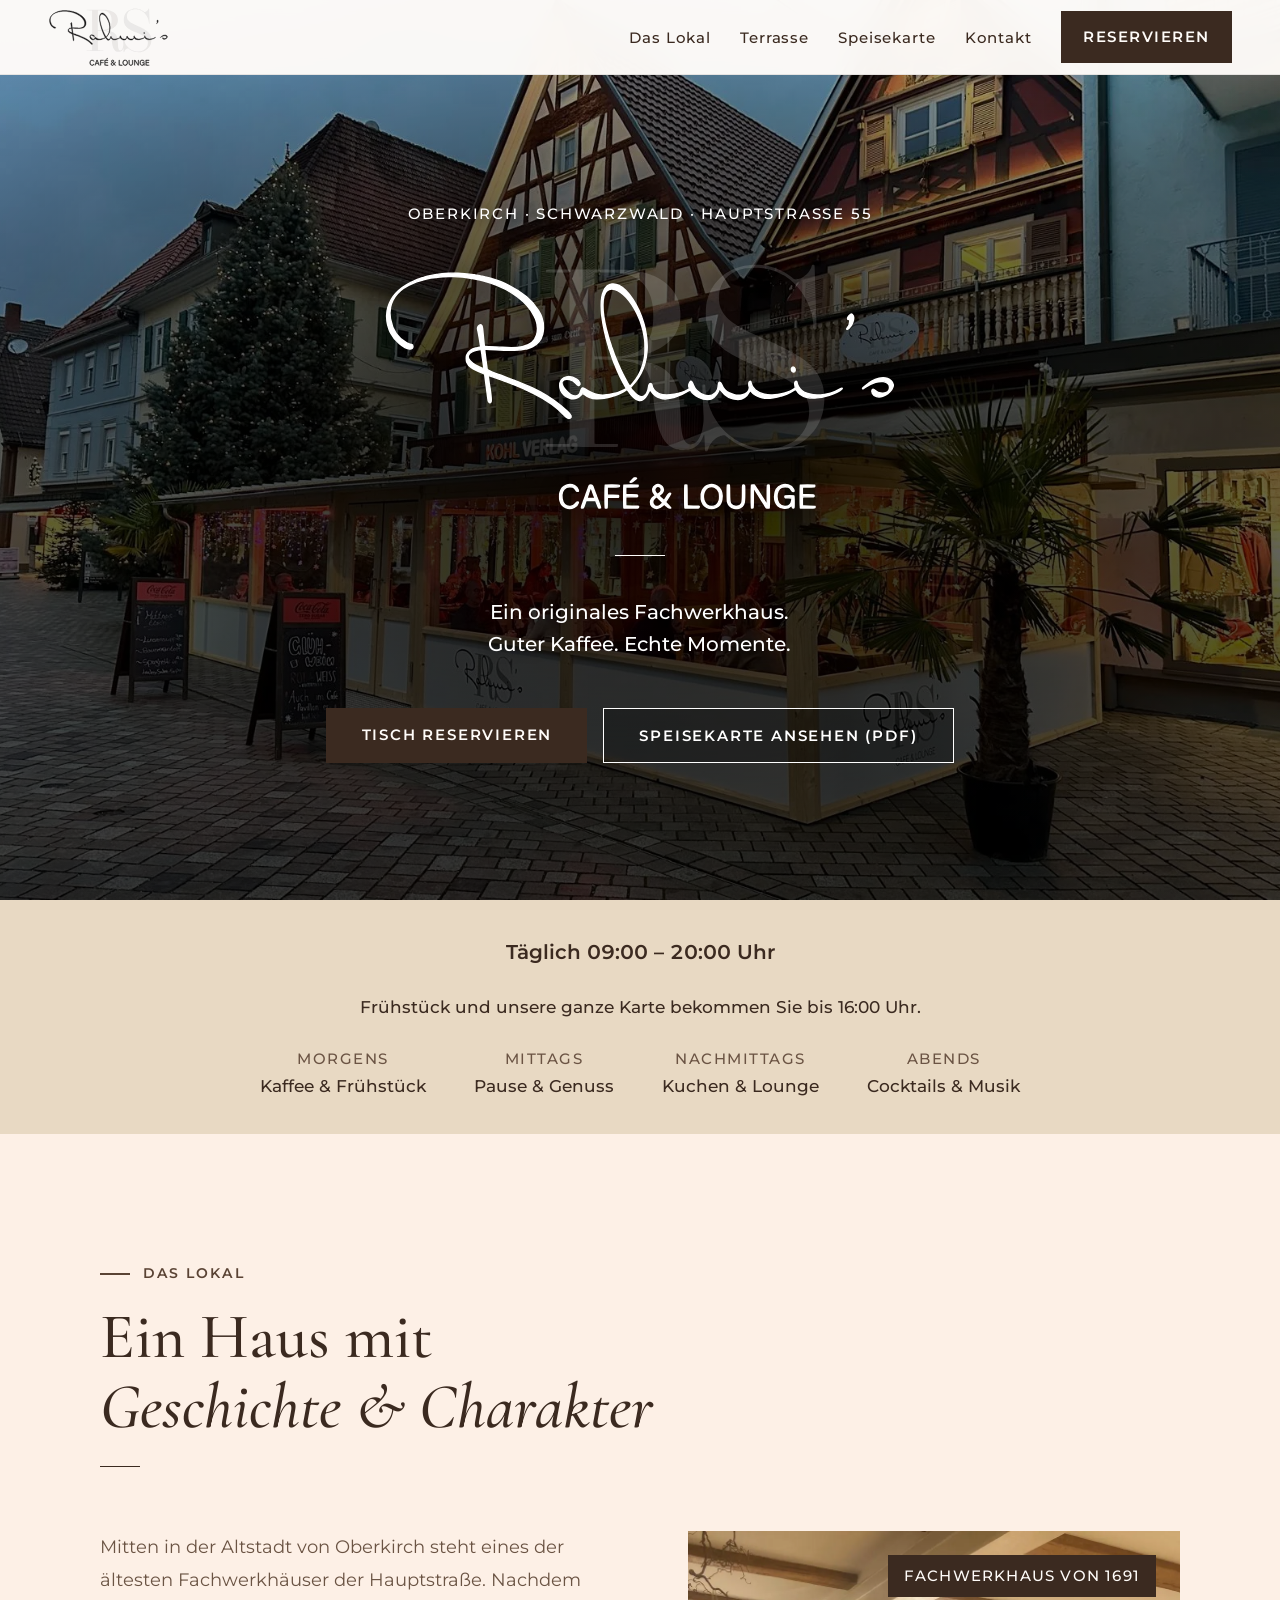
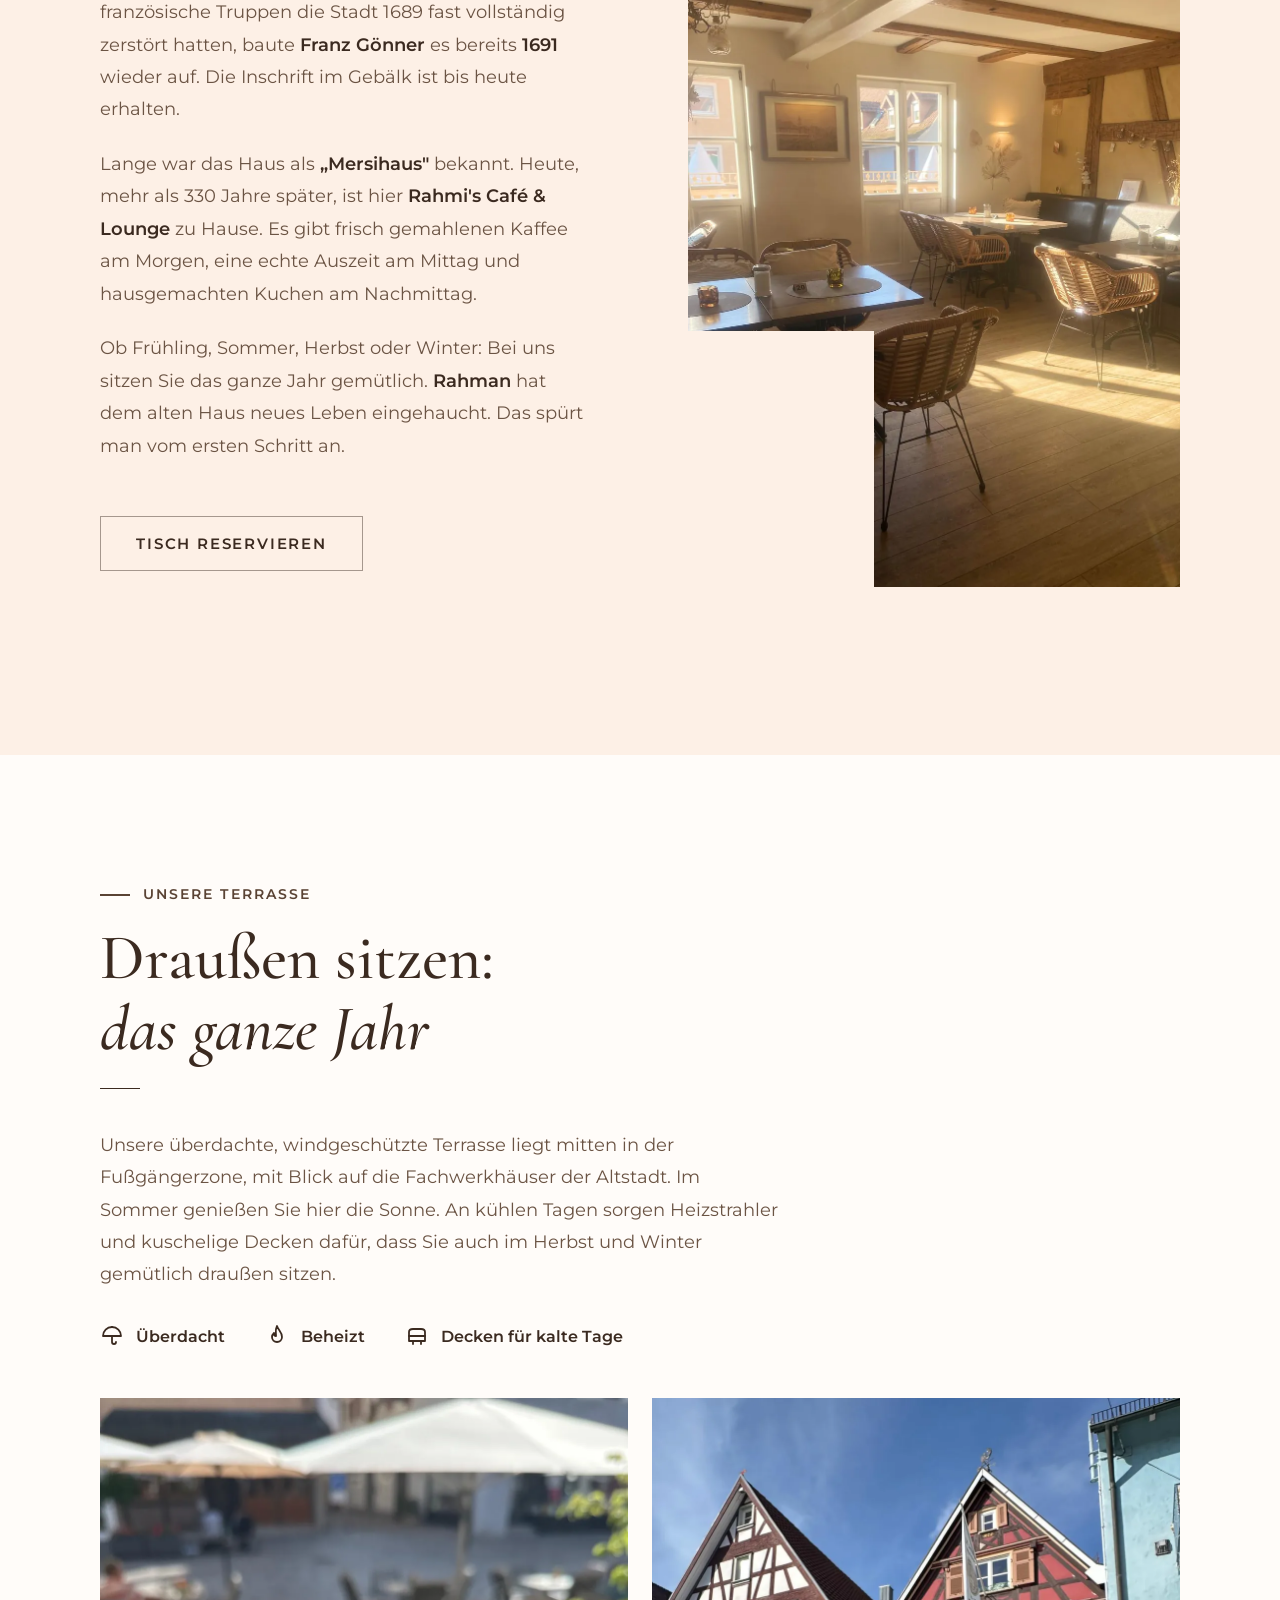
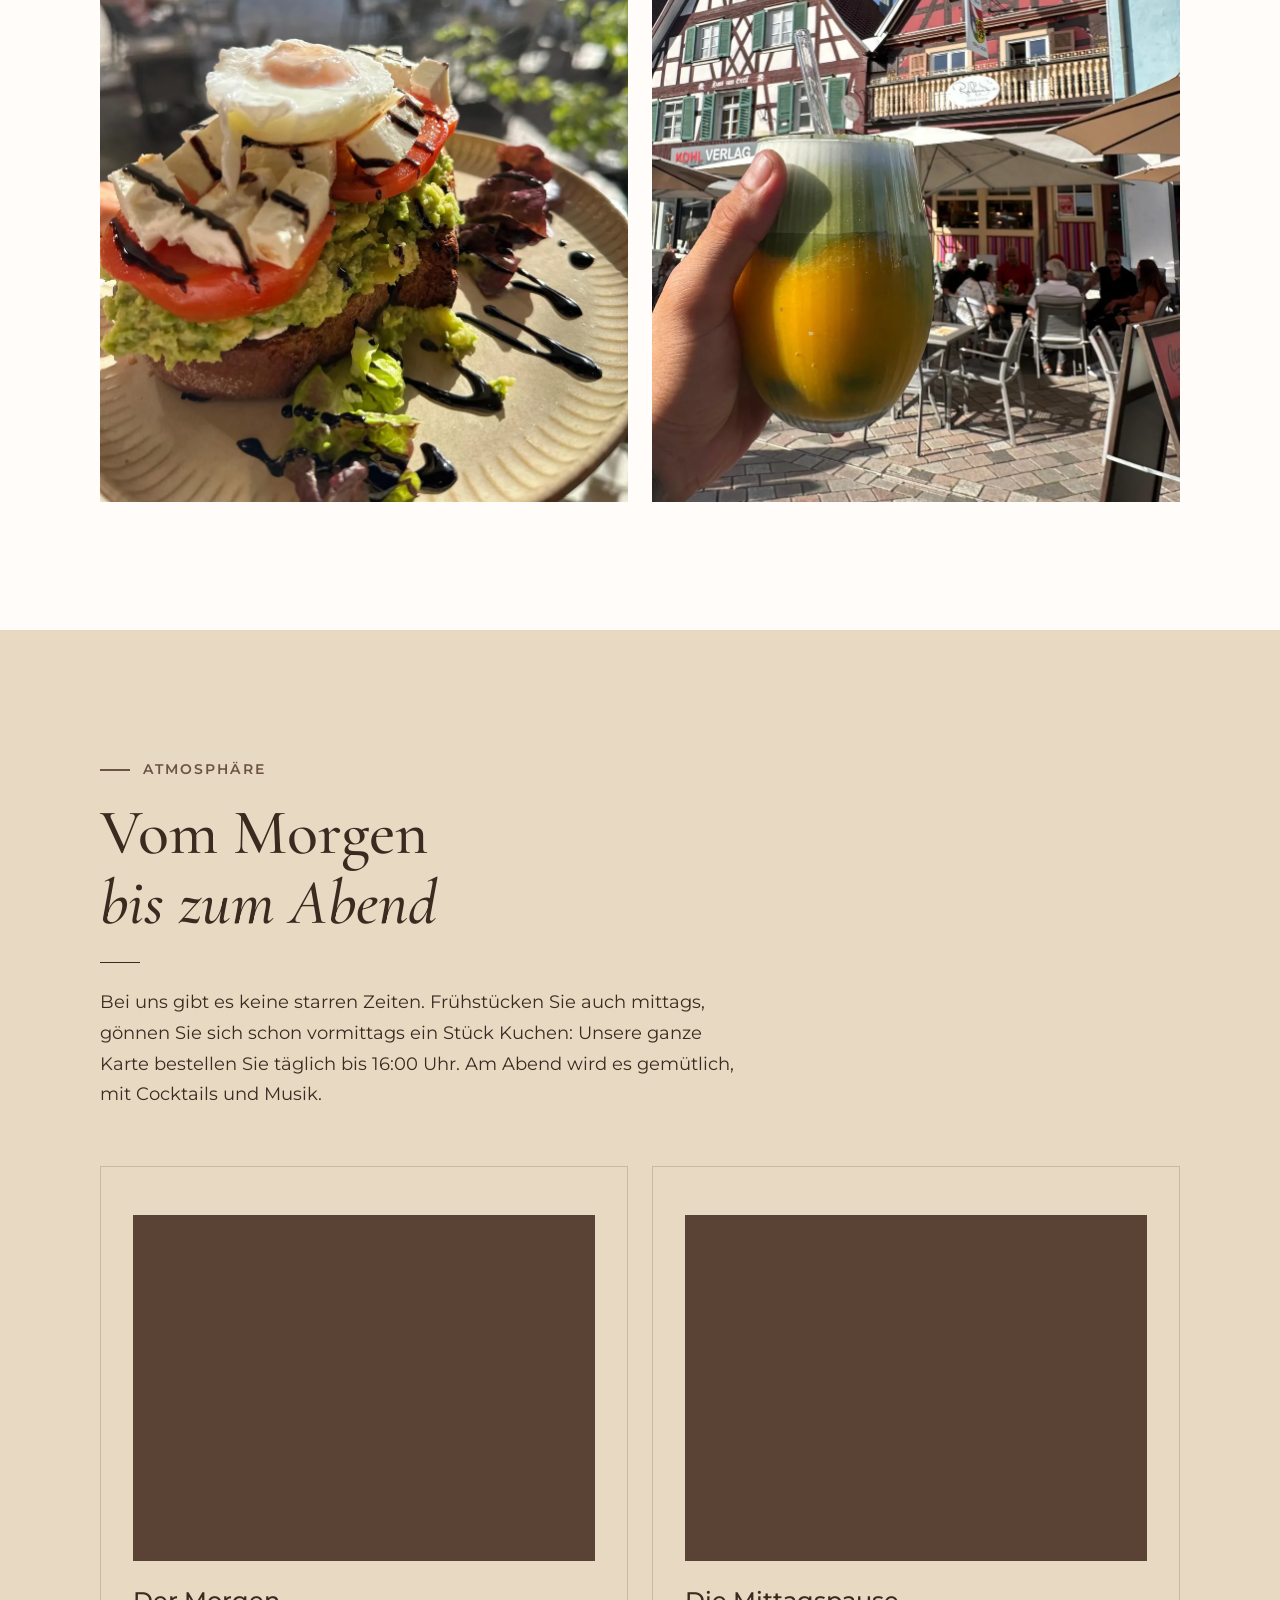
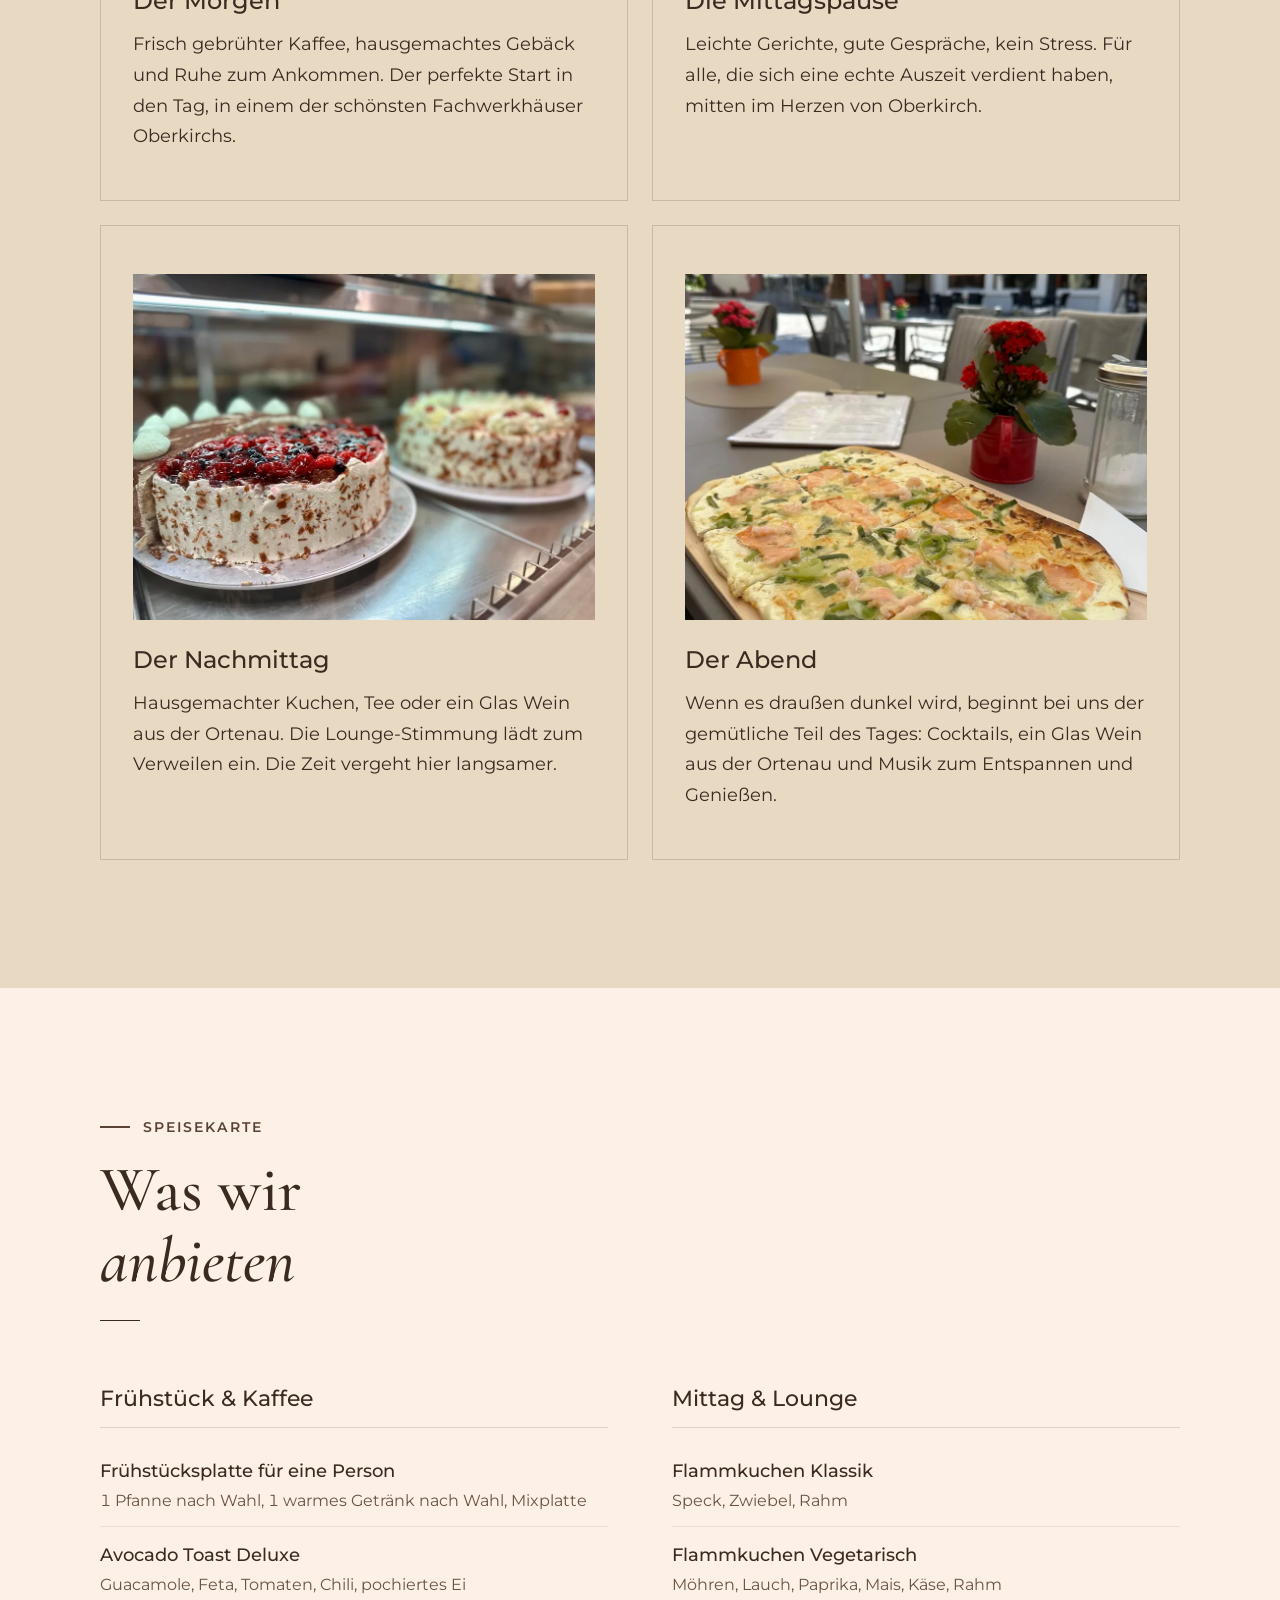
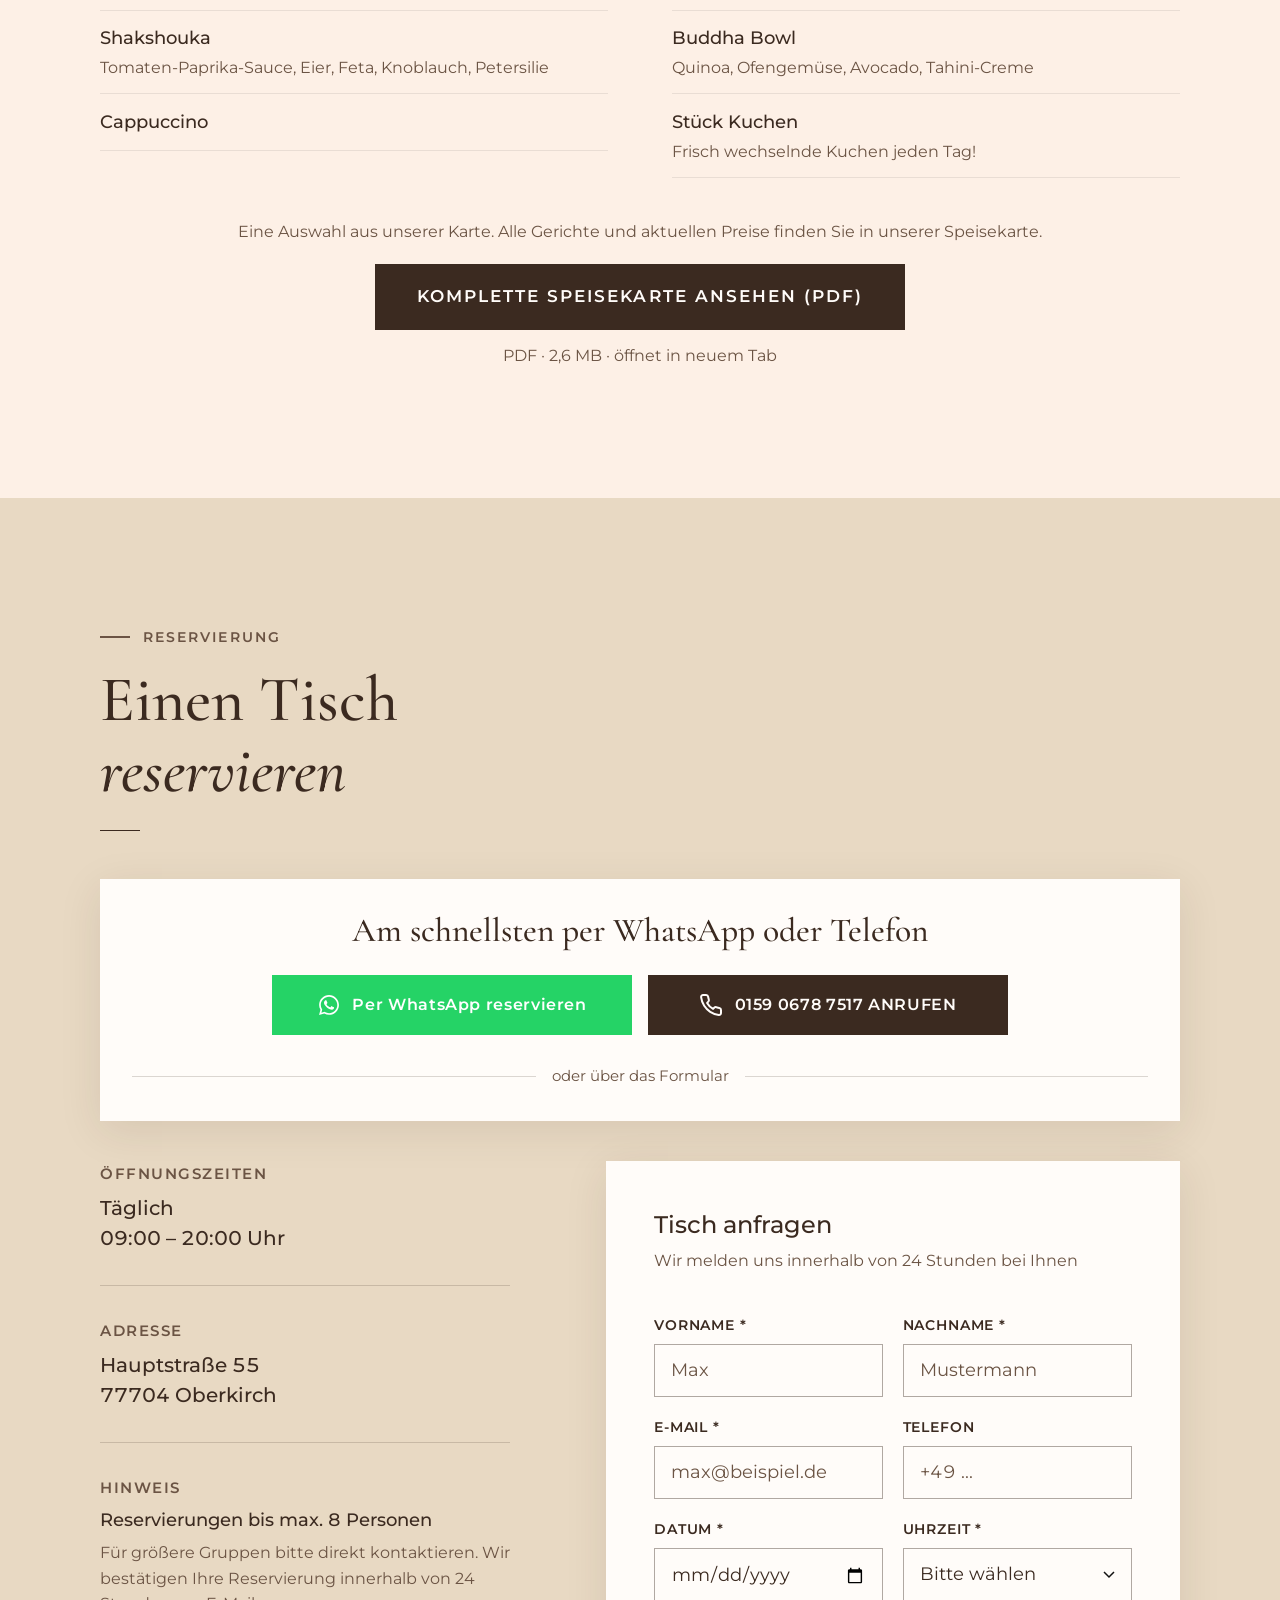
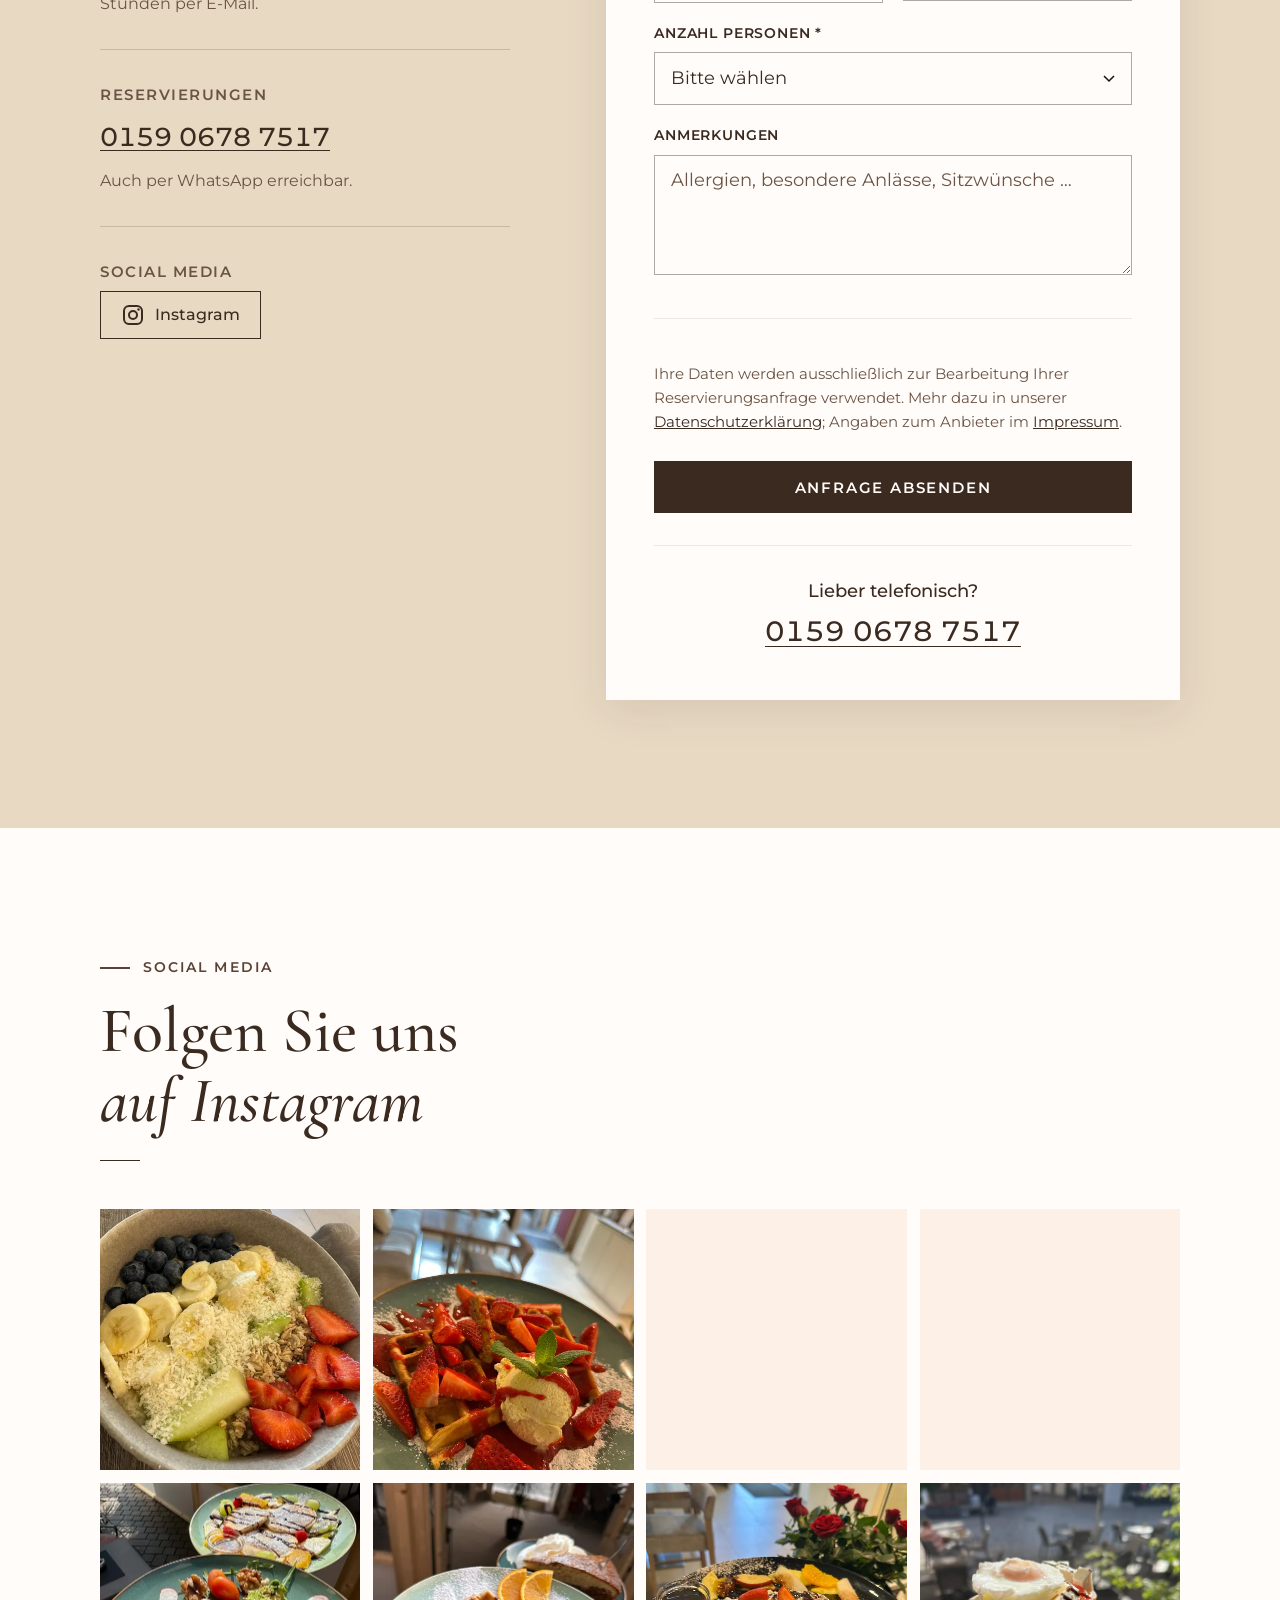
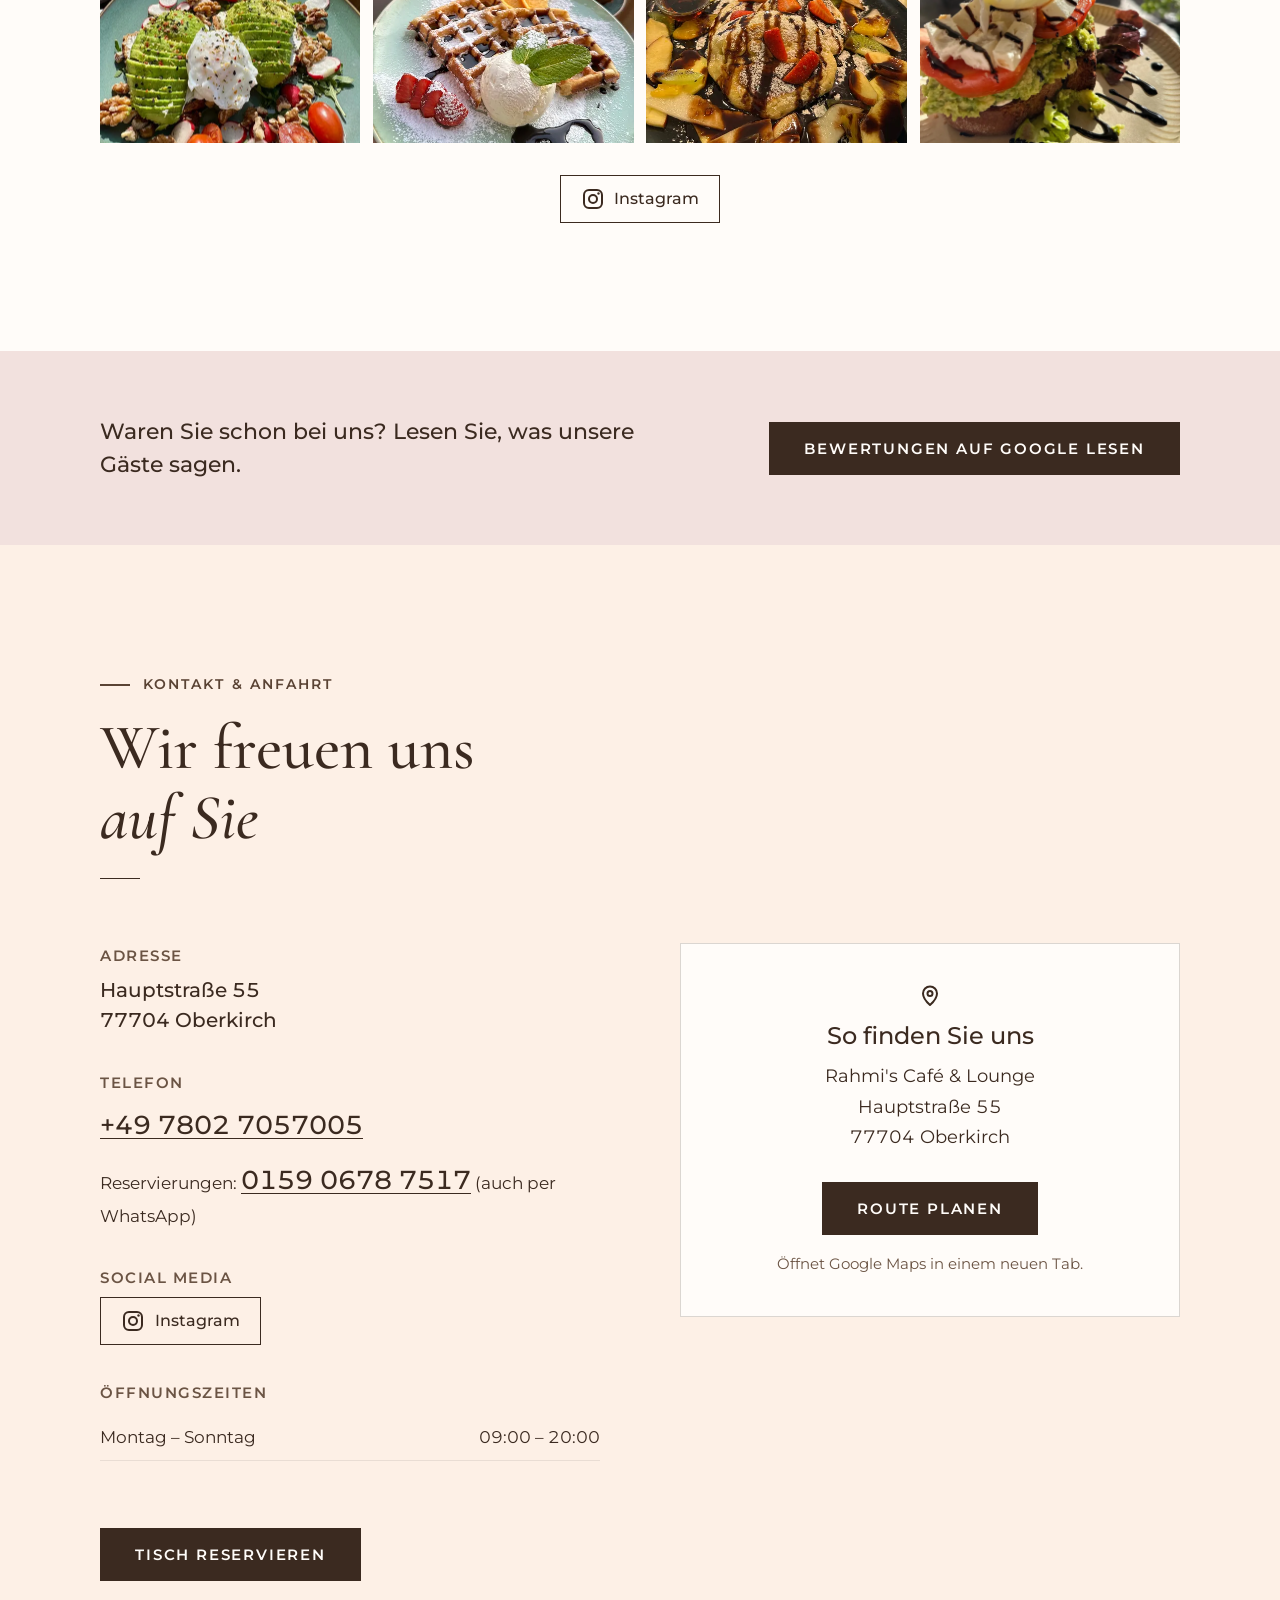
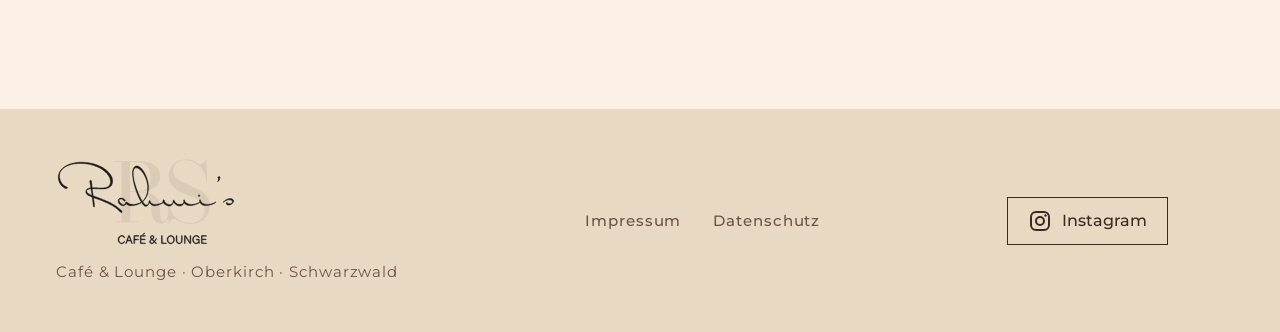
==== commit 27a7eccc: "Reservas por móvil y WhatsApp Co-Authored-By: Claude Sonnet 5.5 <noreply@anthropic.com>" ====
--- a/index.html
+++ b/index.html
@@ -265,6 +265,15 @@
     <h2 class="section-title reveal">Einen Tisch<br><em>reservieren</em></h2>
     <div class="section-rule reveal"></div>
 
+    <div class="reserve-quick reveal">
+      <h3 class="reserve-quick-title">Am schnellsten per WhatsApp oder Telefon</h3>
+      <div class="reserve-quick-btns">
+        <a class="btn-wa" href="https://wa.me/4915906787517?text=Hallo%20Rahmi%27s%20Caf%C3%A9%2C%20ich%20m%C3%B6chte%20gerne%20einen%20Tisch%20reservieren.%20Datum%3A%20%E2%80%A6%20Uhrzeit%3A%20%E2%80%A6%20Personen%3A%20%E2%80%A6" target="_blank" rel="noopener"><svg class="wa-icon" viewBox="0 0 24 24" width="24" height="24" fill="currentColor" aria-hidden="true" focusable="false"><path d="M12.04 2C6.58 2 2.13 6.45 2.13 11.91c0 1.75.46 3.45 1.32 4.95L2.05 22l5.25-1.38a9.9 9.9 0 0 0 4.74 1.21c5.46 0 9.91-4.45 9.91-9.91S17.5 2 12.04 2zm0 18.15c-1.48 0-2.93-.4-4.2-1.15l-.3-.18-3.12.82.83-3.04-.2-.31a8.2 8.2 0 0 1-1.26-4.38c0-4.54 3.7-8.23 8.25-8.23 4.54 0 8.23 3.69 8.23 8.23s-3.7 8.24-8.23 8.24zm4.52-6.16c-.25-.12-1.47-.72-1.69-.81-.23-.08-.39-.12-.56.12-.17.25-.64.81-.78.97-.14.17-.29.19-.54.06-.25-.12-1.05-.39-2-1.23-.74-.66-1.23-1.47-1.38-1.72-.14-.25-.02-.38.11-.5.11-.11.25-.29.37-.43.12-.14.17-.25.25-.41.08-.17.04-.31-.02-.43-.06-.12-.56-1.34-.76-1.84-.2-.48-.4-.42-.56-.42h-.48c-.17 0-.43.06-.66.31-.22.25-.86.85-.86 2.07s.88 2.4 1 2.56c.12.17 1.75 2.67 4.23 3.74.59.26 1.05.41 1.41.52.59.19 1.13.16 1.56.1.48-.07 1.47-.6 1.67-1.18.21-.58.21-1.07.14-1.18-.06-.1-.23-.17-.48-.29z"/></svg><span>Per WhatsApp reservieren</span></a>
+        <a class="btn btn-dark btn-call" href="tel:+4915906787517"><svg class="wa-icon" viewBox="0 0 24 24" width="24" height="24" fill="none" stroke="currentColor" stroke-width="2" stroke-linecap="round" stroke-linejoin="round" aria-hidden="true" focusable="false"><path d="M22 16.9v3a2 2 0 0 1-2.2 2 19.8 19.8 0 0 1-8.6-3.1 19.5 19.5 0 0 1-6-6A19.8 19.8 0 0 1 2.1 4.2 2 2 0 0 1 4.1 2h3a2 2 0 0 1 2 1.7c.1 1 .4 1.9.7 2.8a2 2 0 0 1-.5 2.1L8.1 9.9a16 16 0 0 0 6 6l1.3-1.3a2 2 0 0 1 2.1-.4c.9.3 1.8.6 2.8.7a2 2 0 0 1 1.7 2z"/></svg><span>0159 0678 7517 anrufen</span></a>
+      </div>
+      <p class="reserve-quick-or"><span>oder über das Formular</span></p>
+    </div>
+
     <div class="reserve-grid">
       <!-- Info links -->
       <div class="reveal">
@@ -282,8 +291,9 @@
           <p class="reserve-info-note">Für größere Gruppen bitte direkt kontaktieren. Wir bestätigen Ihre Reservierung innerhalb von 24 Stunden per E-Mail.</p>
         </div>
         <div class="reserve-info-block">
-          <span class="reserve-info-label">Telefon</span>
-          <div class="reserve-info-value"><a class="phone-link" href="tel:+4978027057005">+49 7802 7057005</a></div>
+          <span class="reserve-info-label">Reservierungen</span>
+          <div class="reserve-info-value"><a class="phone-link" href="tel:+4915906787517">0159 0678 7517</a></div>
+          <p class="reserve-info-note">Auch per WhatsApp erreichbar.</p>
         </div>
         <div class="reserve-info-block">
           <span class="reserve-info-label">Social Media</span>
@@ -411,7 +421,7 @@
           <!-- Alternativas directas -->
           <div class="reserve-alt">
             <p class="reserve-phone">Lieber telefonisch?
-              <a href="tel:+4978027057005">+49 7802 7057005</a>
+              <a href="tel:+4915906787517">0159 0678 7517</a>
             </p>
             <!-- E-Mail-Button: Adresse noch nicht bestätigt
             <a href="mailto:[BITTE ERGÄNZEN]" class="social-btn"><svg class="social-icon" viewBox="0 0 24 24" width="24" height="24" fill="none" stroke="currentColor" stroke-width="2" stroke-linecap="round" stroke-linejoin="round" aria-hidden="true" focusable="false"><rect x="3" y="5" width="18" height="14" rx="2"/><path d="M3.5 6.5L12 13l8.5-6.5"/></svg><span>Per E-Mail</span></a>
@@ -500,6 +510,7 @@
         <div class="contact-block">
           <span class="contact-label">Telefon</span>
           <div class="contact-value"><a class="phone-link" href="tel:+4978027057005">+49 7802 7057005</a></div>
+          <p class="contact-note">Reservierungen: <a class="phone-link" href="tel:+4915906787517">0159 0678 7517</a> (auch per WhatsApp)</p>
         </div>
         <div class="contact-block">
           <span class="contact-label">Social Media</span>
@@ -549,6 +560,7 @@
   </div>
 </footer>
 
+<a class="wa-float" href="https://wa.me/4915906787517?text=Hallo%20Rahmi%27s%20Caf%C3%A9%2C%20ich%20m%C3%B6chte%20gerne%20einen%20Tisch%20reservieren.%20Datum%3A%20%E2%80%A6%20Uhrzeit%3A%20%E2%80%A6%20Personen%3A%20%E2%80%A6" target="_blank" rel="noopener" aria-label="Per WhatsApp reservieren"><svg class="wa-icon" viewBox="0 0 24 24" width="24" height="24" fill="currentColor" aria-hidden="true" focusable="false"><path d="M12.04 2C6.58 2 2.13 6.45 2.13 11.91c0 1.75.46 3.45 1.32 4.95L2.05 22l5.25-1.38a9.9 9.9 0 0 0 4.74 1.21c5.46 0 9.91-4.45 9.91-9.91S17.5 2 12.04 2zm0 18.15c-1.48 0-2.93-.4-4.2-1.15l-.3-.18-3.12.82.83-3.04-.2-.31a8.2 8.2 0 0 1-1.26-4.38c0-4.54 3.7-8.23 8.25-8.23 4.54 0 8.23 3.69 8.23 8.23s-3.7 8.24-8.23 8.24zm4.52-6.16c-.25-.12-1.47-.72-1.69-.81-.23-.08-.39-.12-.56.12-.17.25-.64.81-.78.97-.14.17-.29.19-.54.06-.25-.12-1.05-.39-2-1.23-.74-.66-1.23-1.47-1.38-1.72-.14-.25-.02-.38.11-.5.11-.11.25-.29.37-.43.12-.14.17-.25.25-.41.08-.17.04-.31-.02-.43-.06-.12-.56-1.34-.76-1.84-.2-.48-.4-.42-.56-.42h-.48c-.17 0-.43.06-.66.31-.22.25-.86.85-.86 2.07s.88 2.4 1 2.56c.12.17 1.75 2.67 4.23 3.74.59.26 1.05.41 1.41.52.59.19 1.13.16 1.56.1.48-.07 1.47-.6 1.67-1.18.21-.58.21-1.07.14-1.18-.06-.1-.23-.17-.48-.29z"/></svg></a>
 <button class="scroll-top" id="scrollTop" aria-label="Nach oben scrollen"><svg class="scroll-top-icon" viewBox="0 0 24 24" width="24" height="24" fill="none" stroke="currentColor" stroke-width="2" stroke-linecap="round" stroke-linejoin="round" aria-hidden="true" focusable="false"><path d="M12 19V5M5.5 11.5L12 5l6.5 6.5"/></svg></button>
 
 <script src="js/script.js?v=20261018"></script>
--- a/css/style.css
+++ b/css/style.css
@@ -368,3 +368,24 @@
   footer { flex-direction: column; align-items: flex-start; padding: 2.5rem 1.2rem 6.5rem; }
   .legal-main { padding: 7rem 1.2rem 4rem; }
 }
+
+/* ── RESERVAS RÁPIDAS (WhatsApp / teléfono) ── */
+.reserve-quick { margin-top: 3rem; padding: 2rem; background: var(--white); box-shadow: 0 10px 40px rgba(59,42,32,.10); text-align: center; }
+.reserve-quick-title { font-family: 'Cormorant Garamond', serif; font-size: clamp(1.6rem, 3vw, 2.1rem); font-weight: 500; line-height: 1.2; margin-bottom: 1.5rem; }
+.reserve-quick-btns { display: flex; gap: 1rem; justify-content: center; flex-wrap: wrap; }
+.btn-wa, .btn-call { display: inline-flex; align-items: center; justify-content: center; gap: .7rem; min-height: 56px; padding: 1rem 1.8rem; flex: 1 1 260px; max-width: 360px; font-family: 'Montserrat', sans-serif; font-size: 1rem; font-weight: 600; letter-spacing: .04em; text-decoration: none; }
+.btn-wa { background: #25D366; color: #fff; transition: filter .3s; }
+.btn-wa:hover { filter: brightness(.93); }
+.wa-icon { width: 24px; height: 24px; flex-shrink: 0; }
+.reserve-quick-or { display: flex; align-items: center; gap: 1rem; margin-top: 1.8rem; font-size: .9375rem; color: #6B5444; }
+.reserve-quick-or::before, .reserve-quick-or::after { content: ''; flex: 1; height: 1px; background: rgba(59,42,32,.18); }
+.reserve-grid { margin-top: 2.5rem; }
+.contact-note { margin-top: .4rem; font-size: 1.0625rem; line-height: 1.5; }
+.contact-note a { color: inherit; }
+.wa-float { display: none; }
+@media (max-width: 768px) {
+  .reserve-quick { padding: 1.5rem 1.2rem; }
+  .btn-wa, .btn-call { flex-basis: 100%; max-width: none; }
+  .wa-float { display: flex; position: fixed; right: 2rem; bottom: calc(2rem + 52px + .75rem); z-index: 90; width: 56px; height: 56px; align-items: center; justify-content: center; background: #25D366; color: #fff; border-radius: 50%; box-shadow: 0 4px 14px rgba(0,0,0,.25); }
+  .wa-float .wa-icon { width: 30px; height: 30px; }
+}
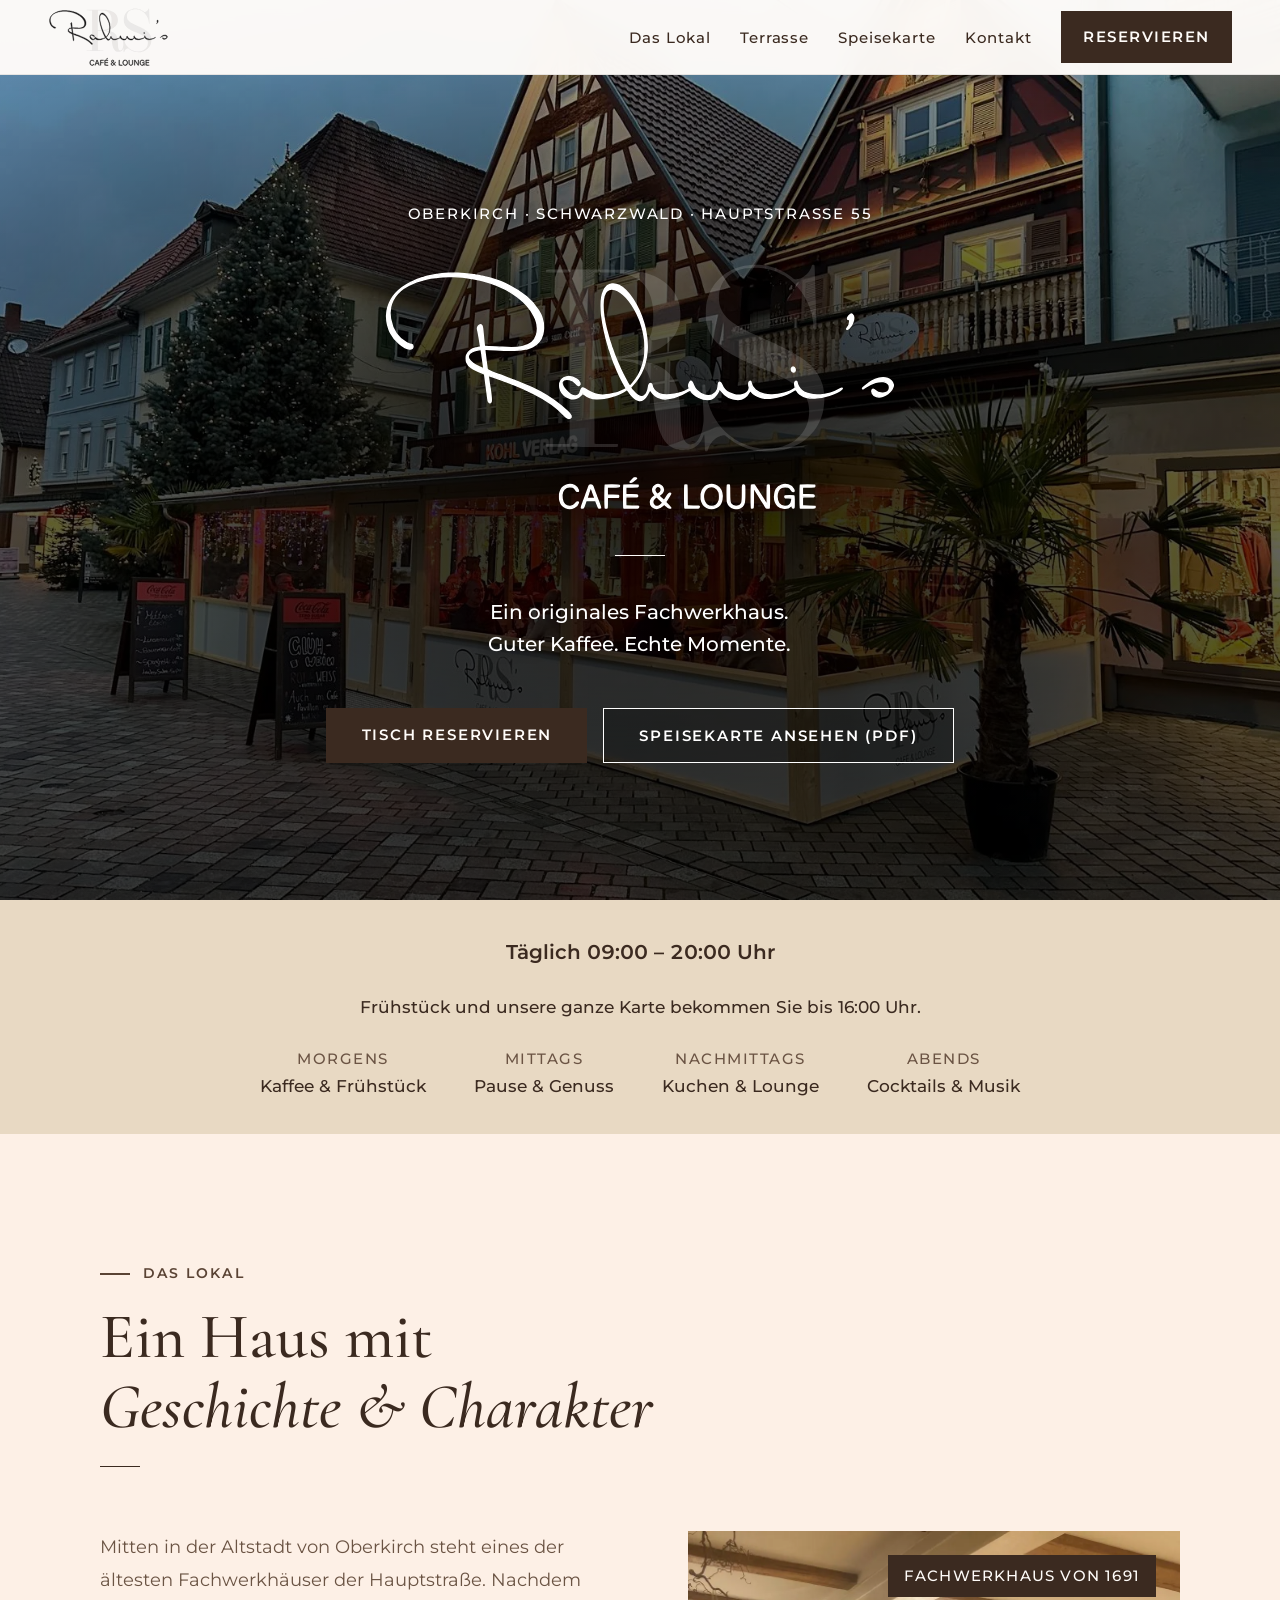
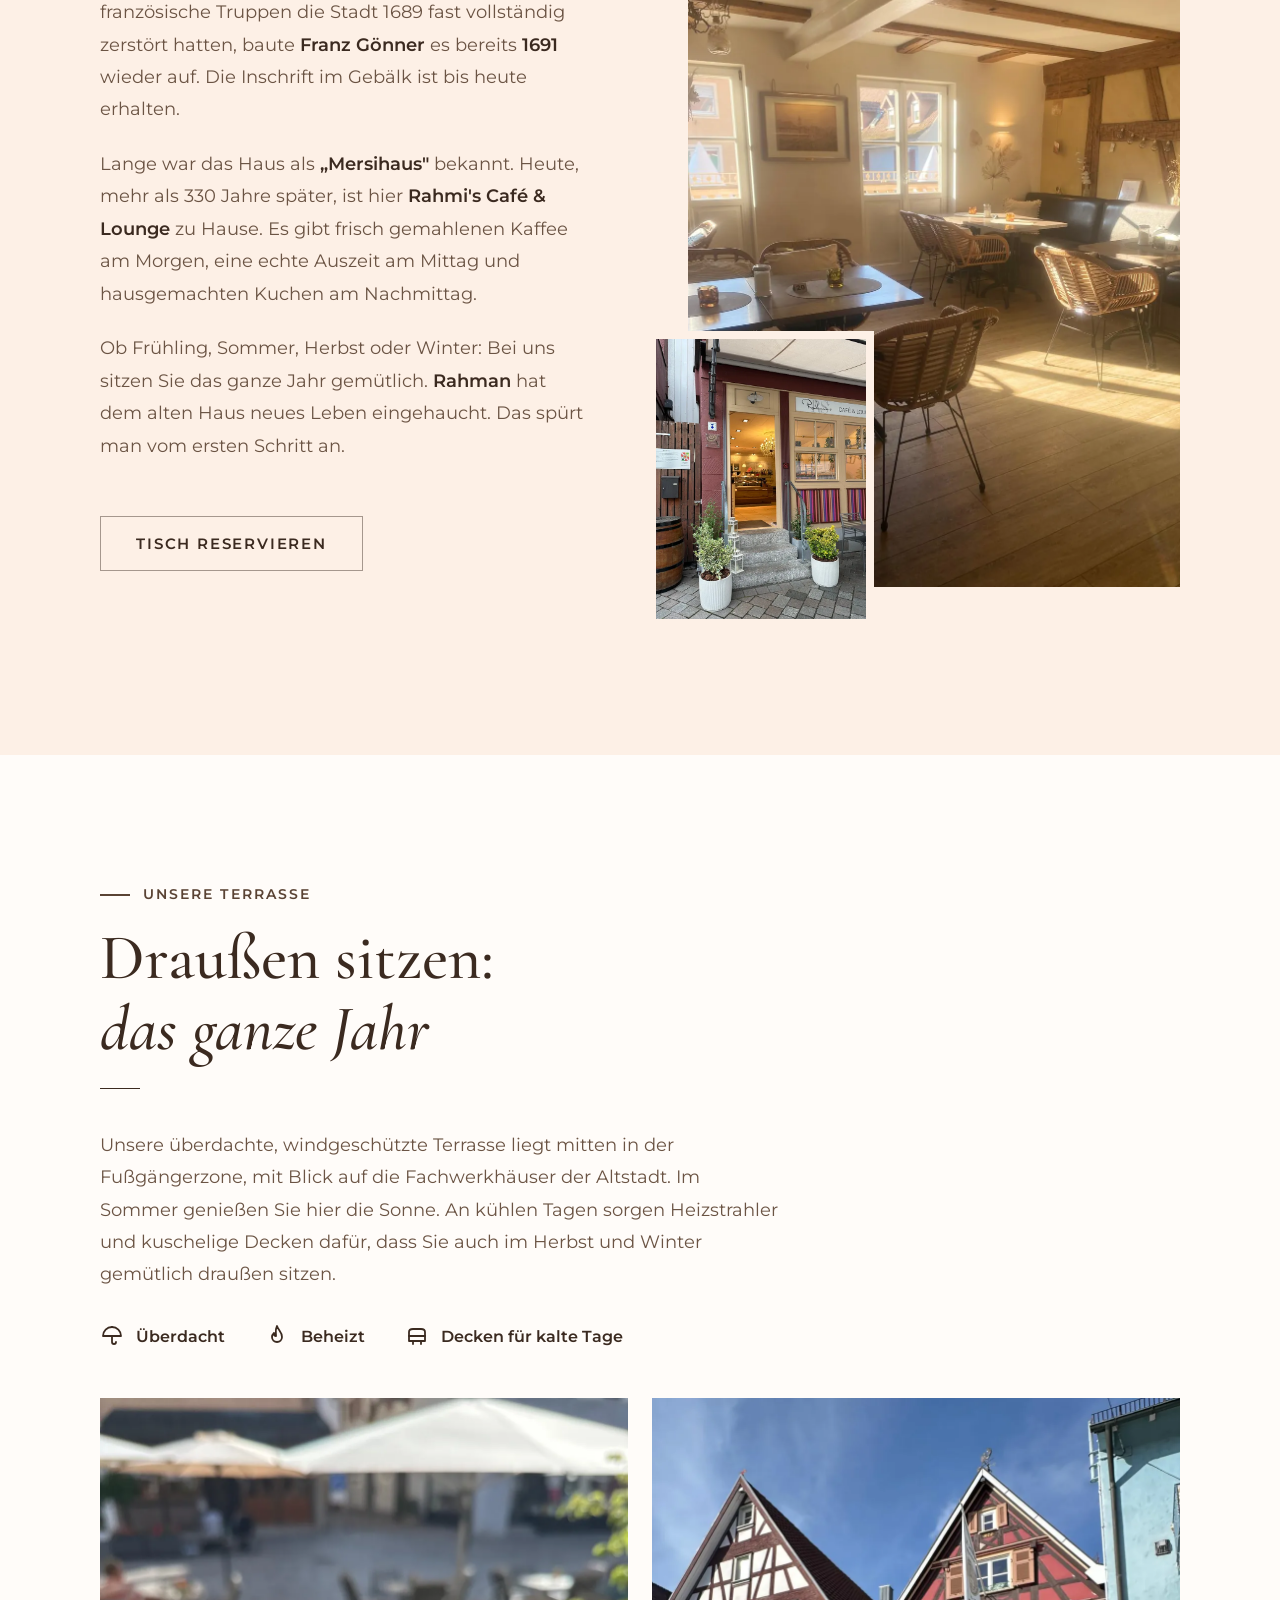
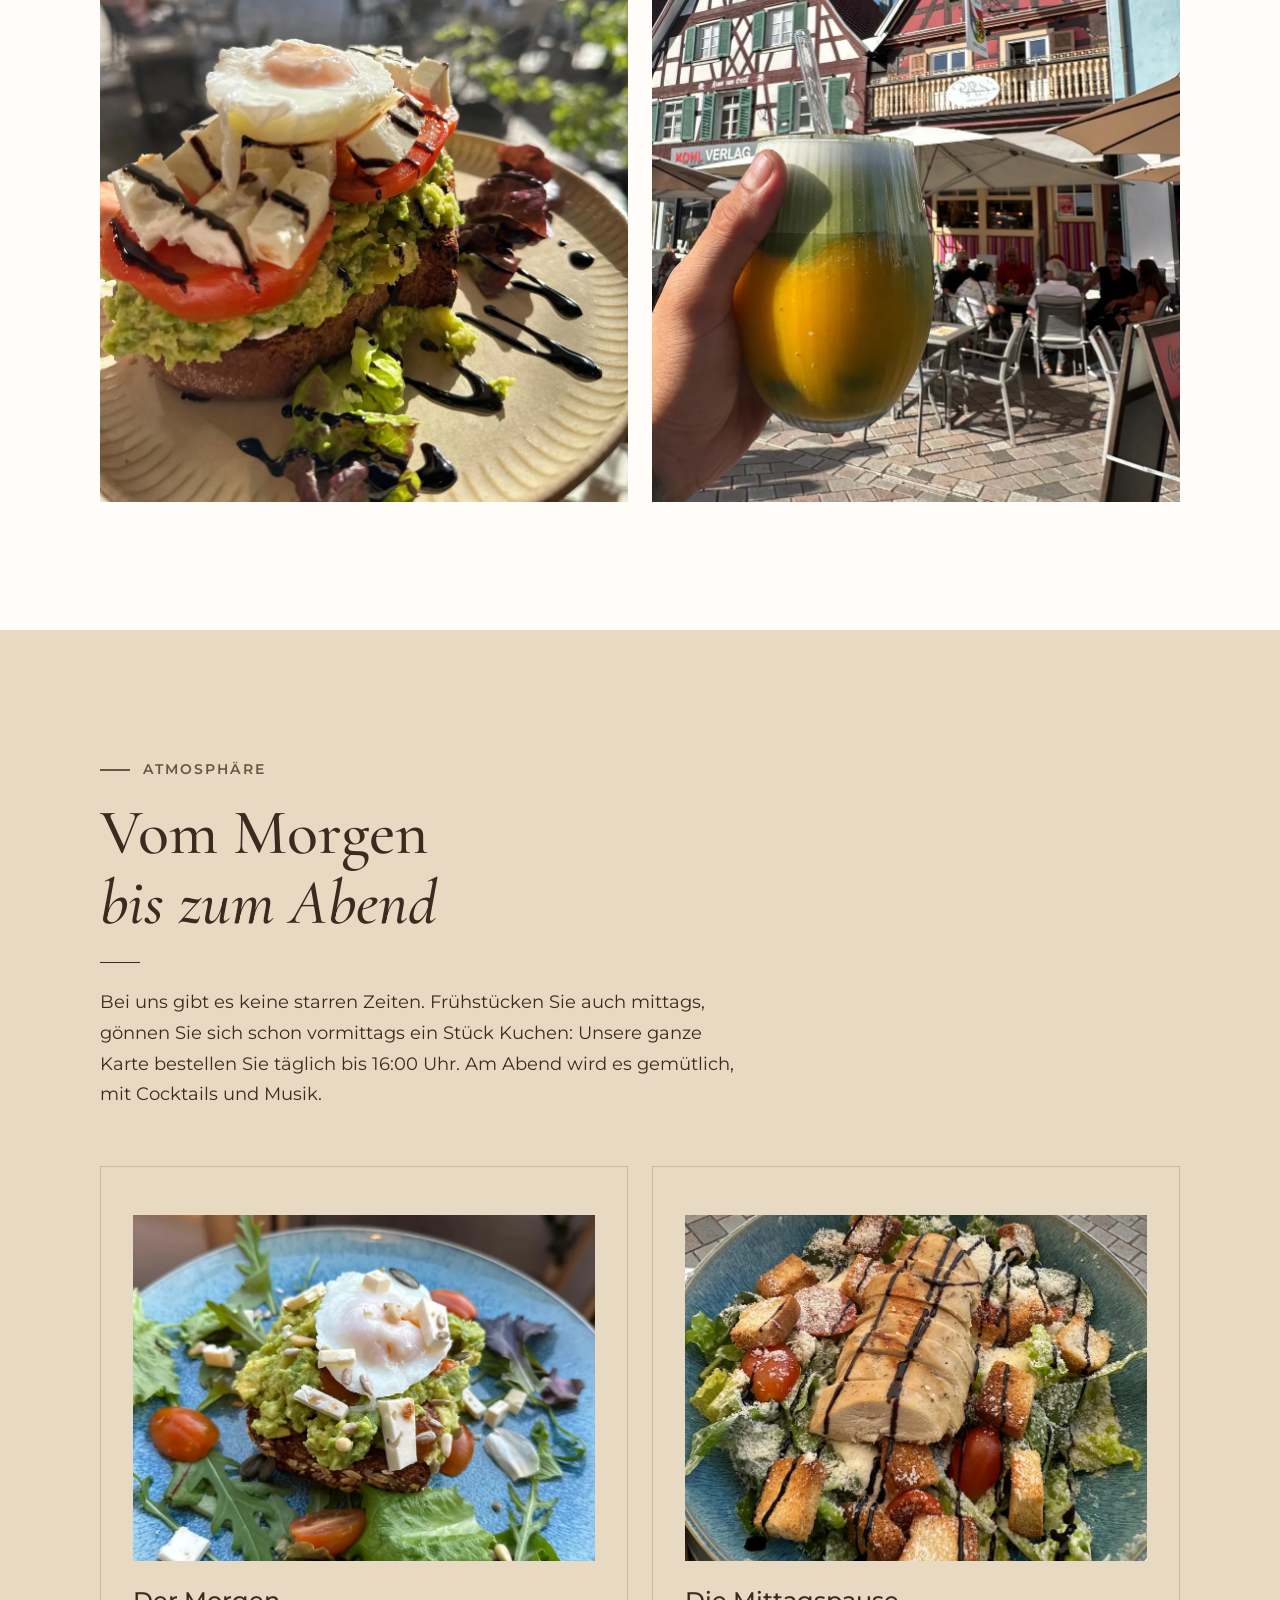
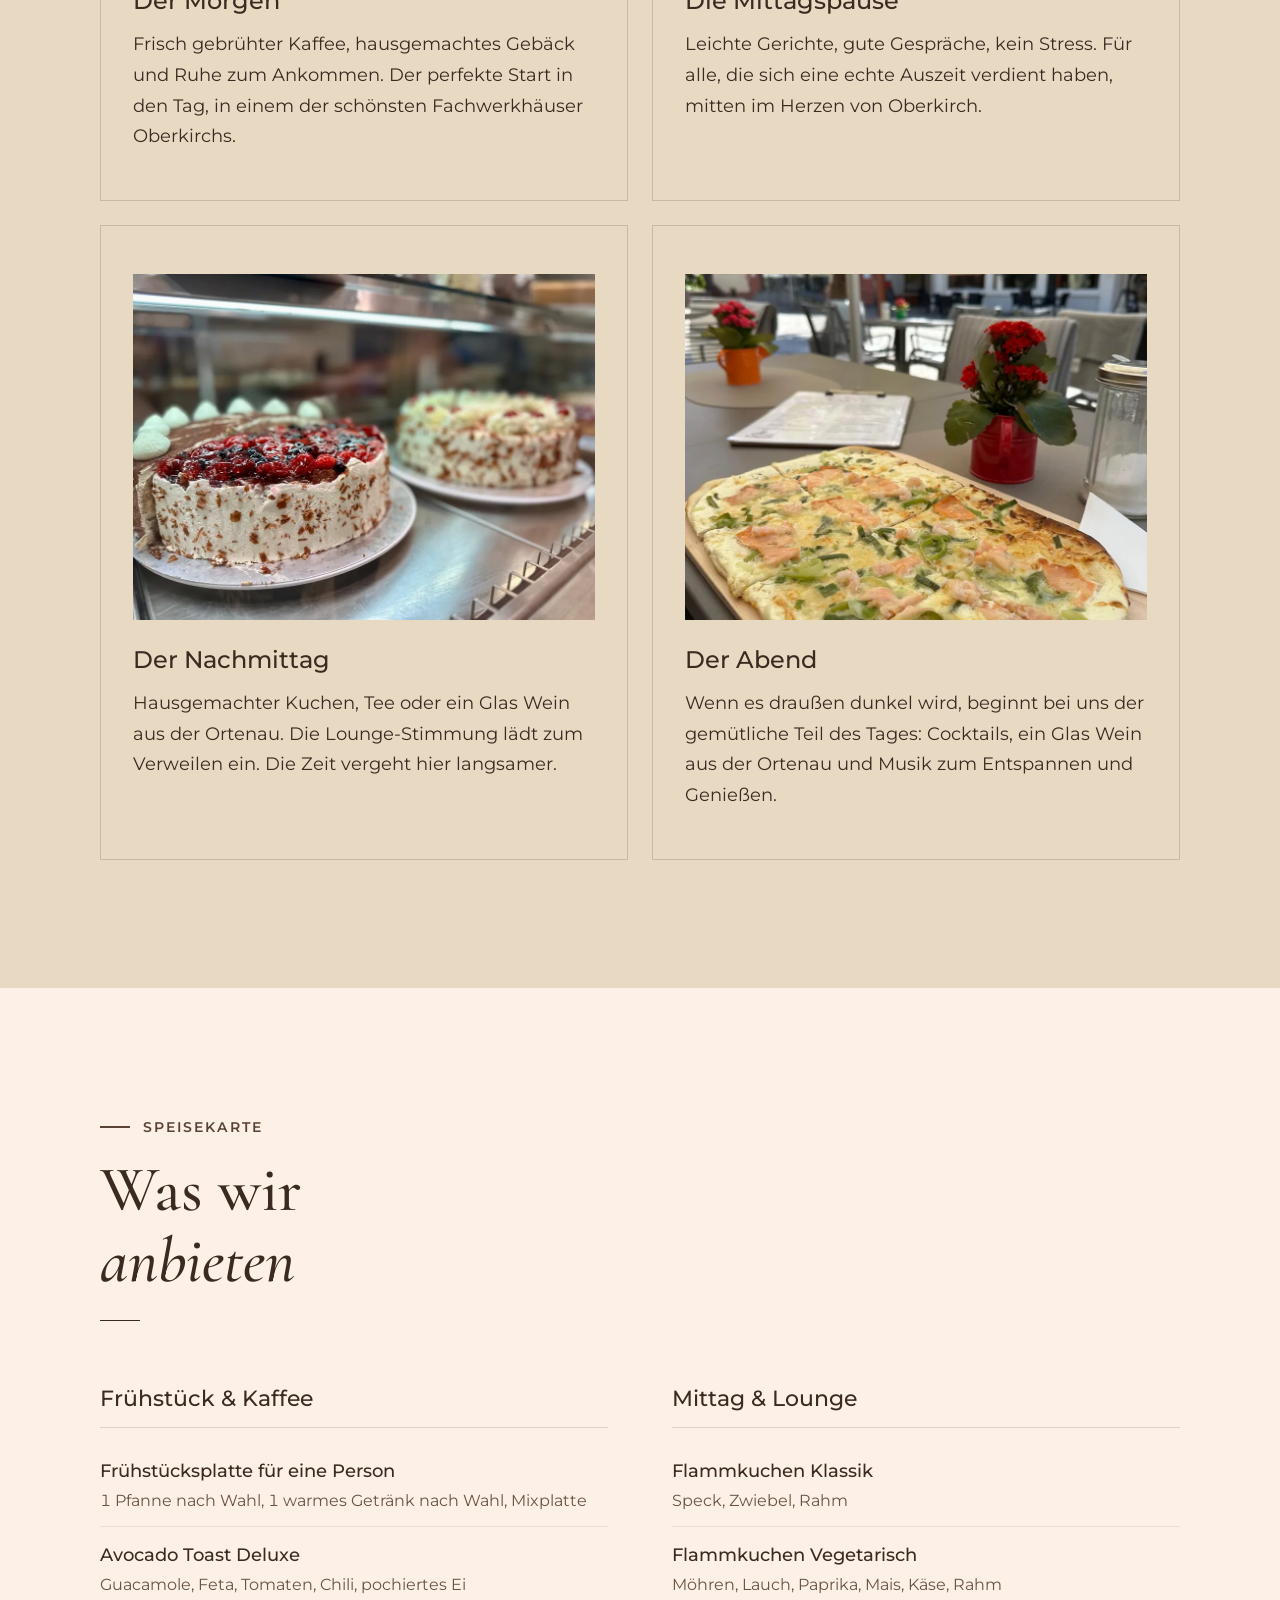
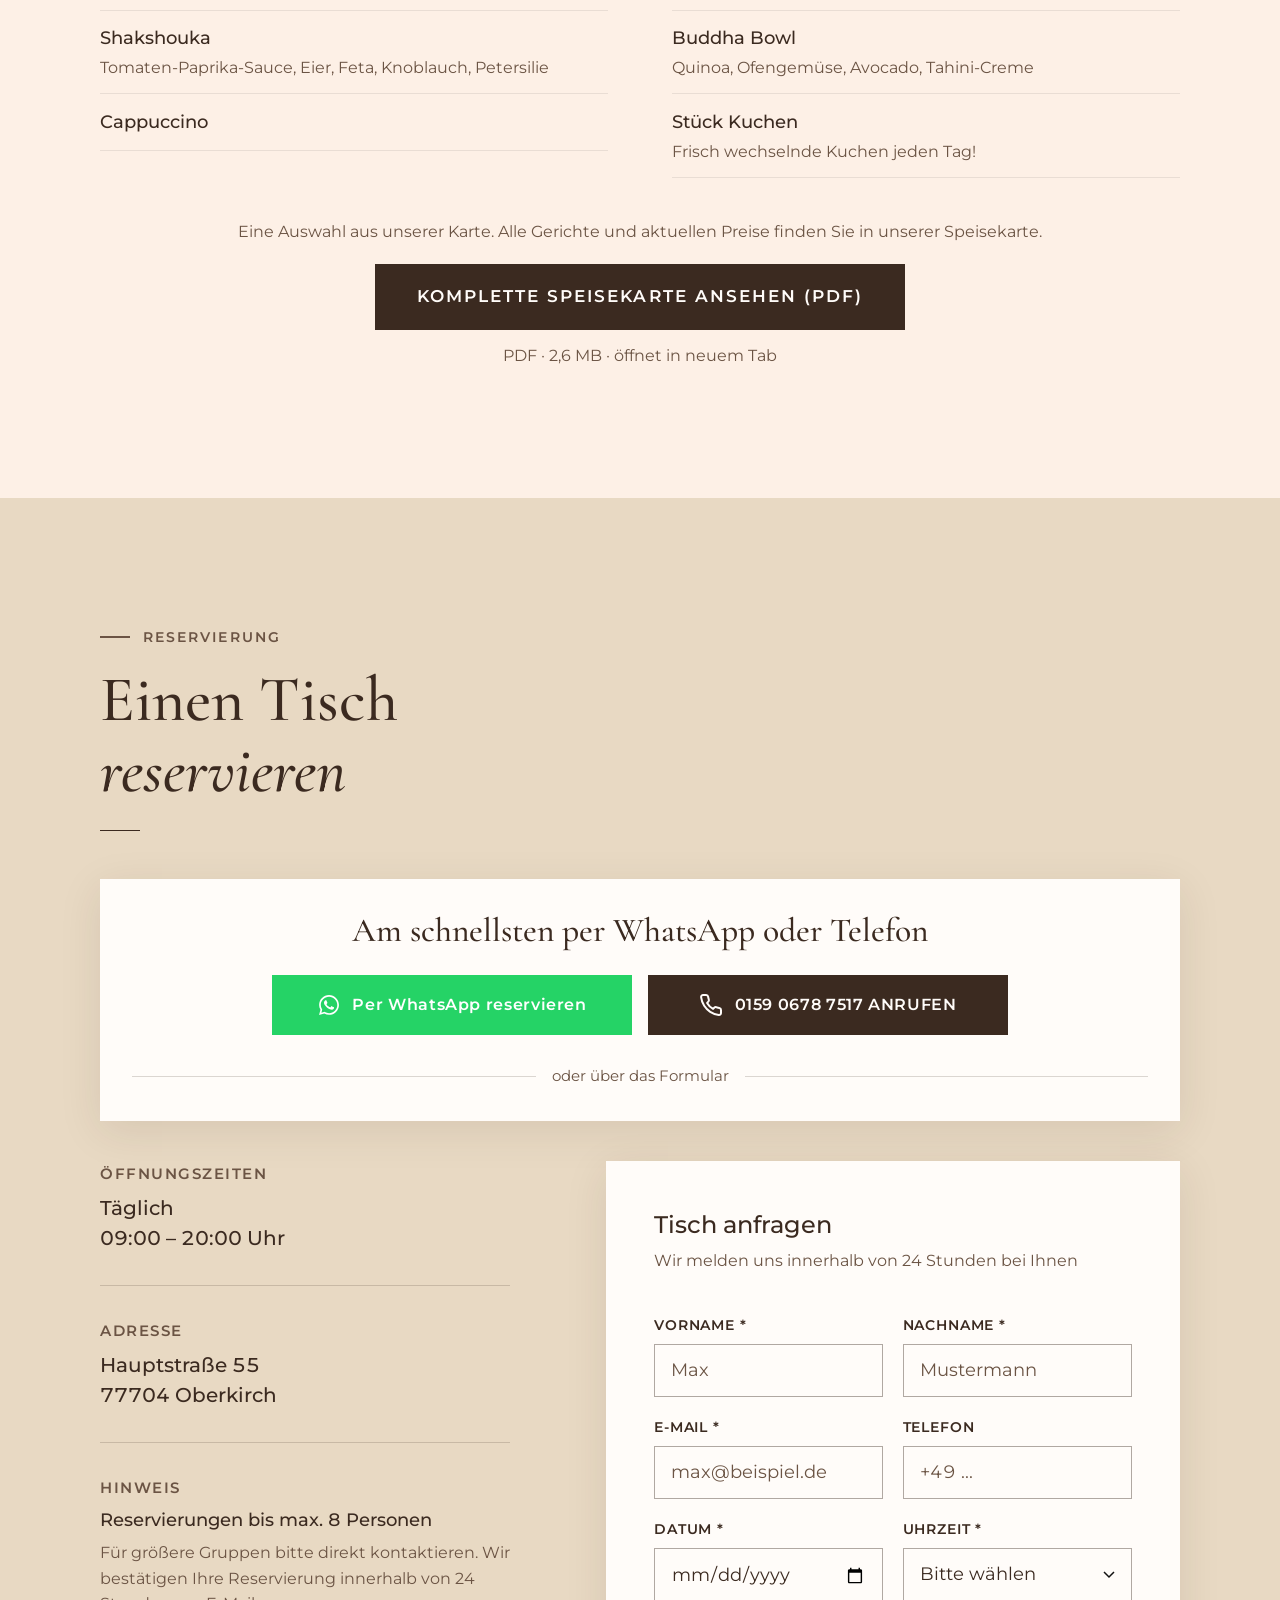
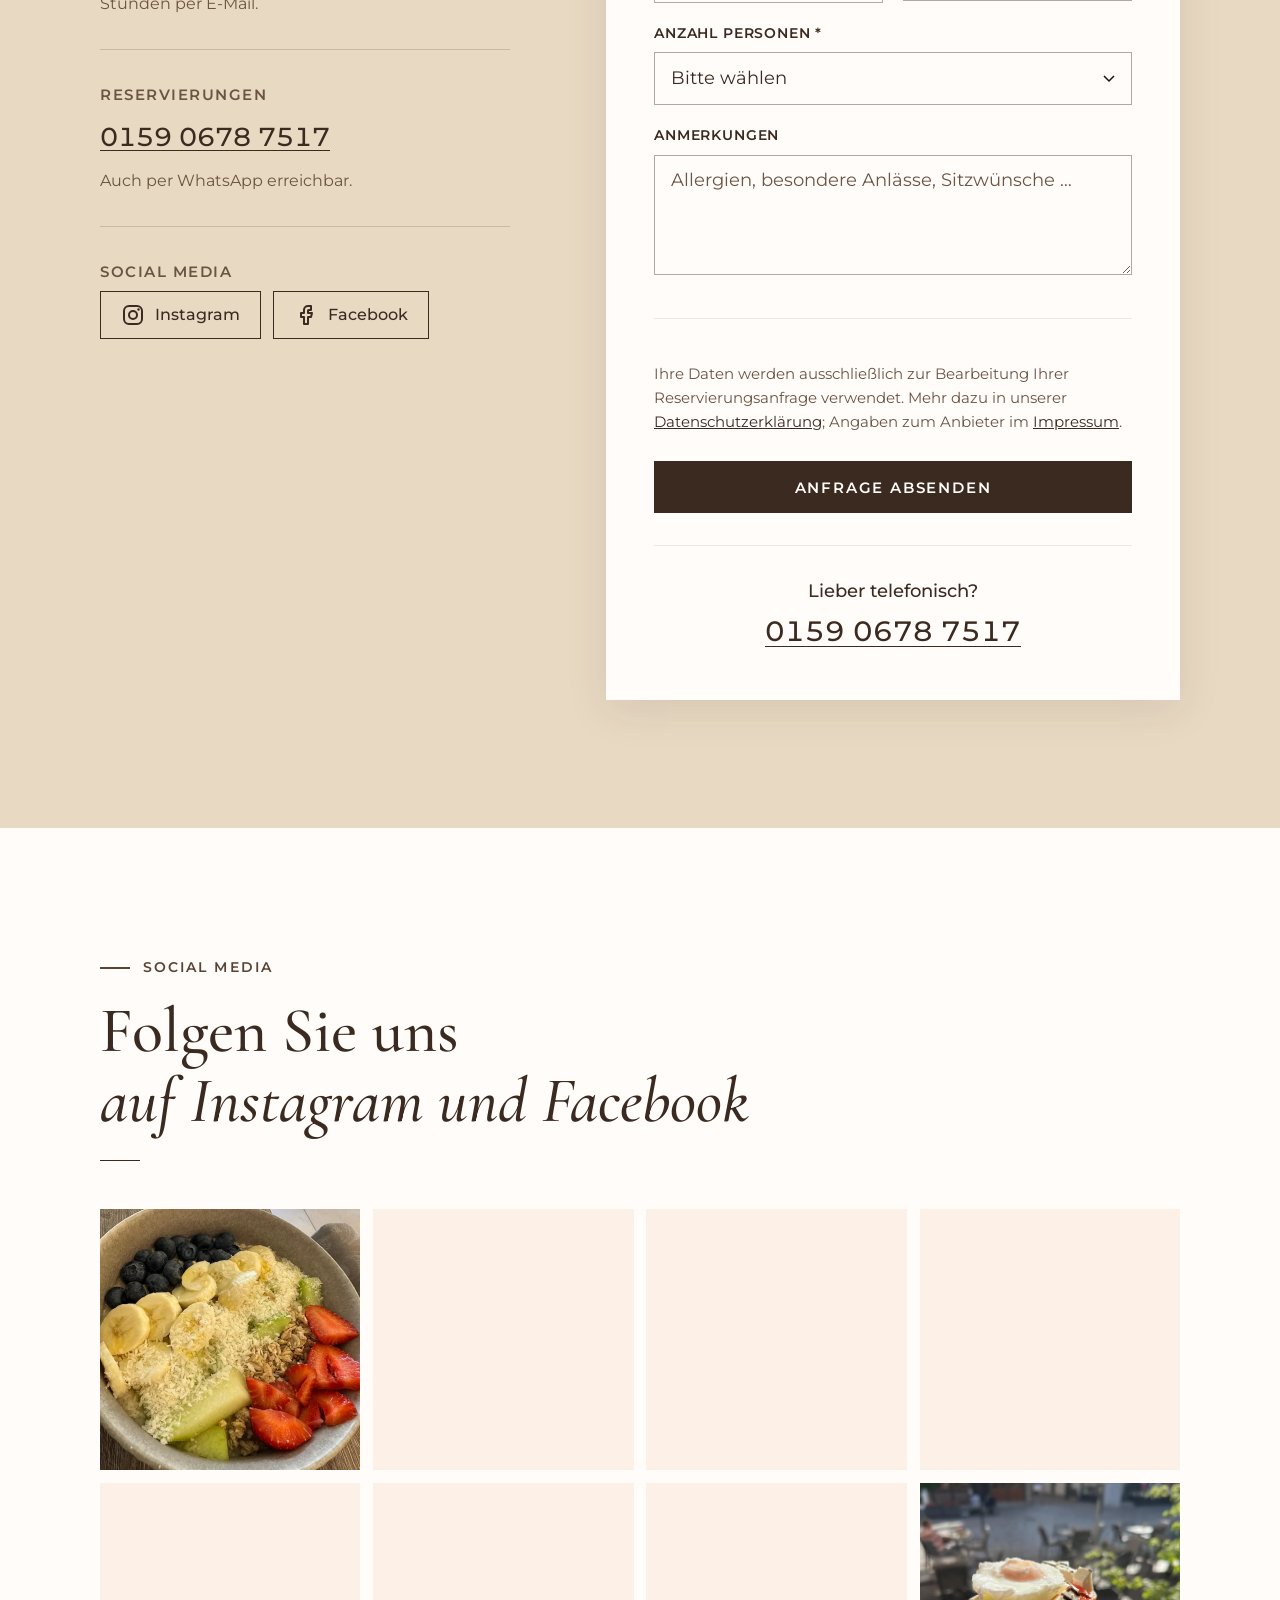
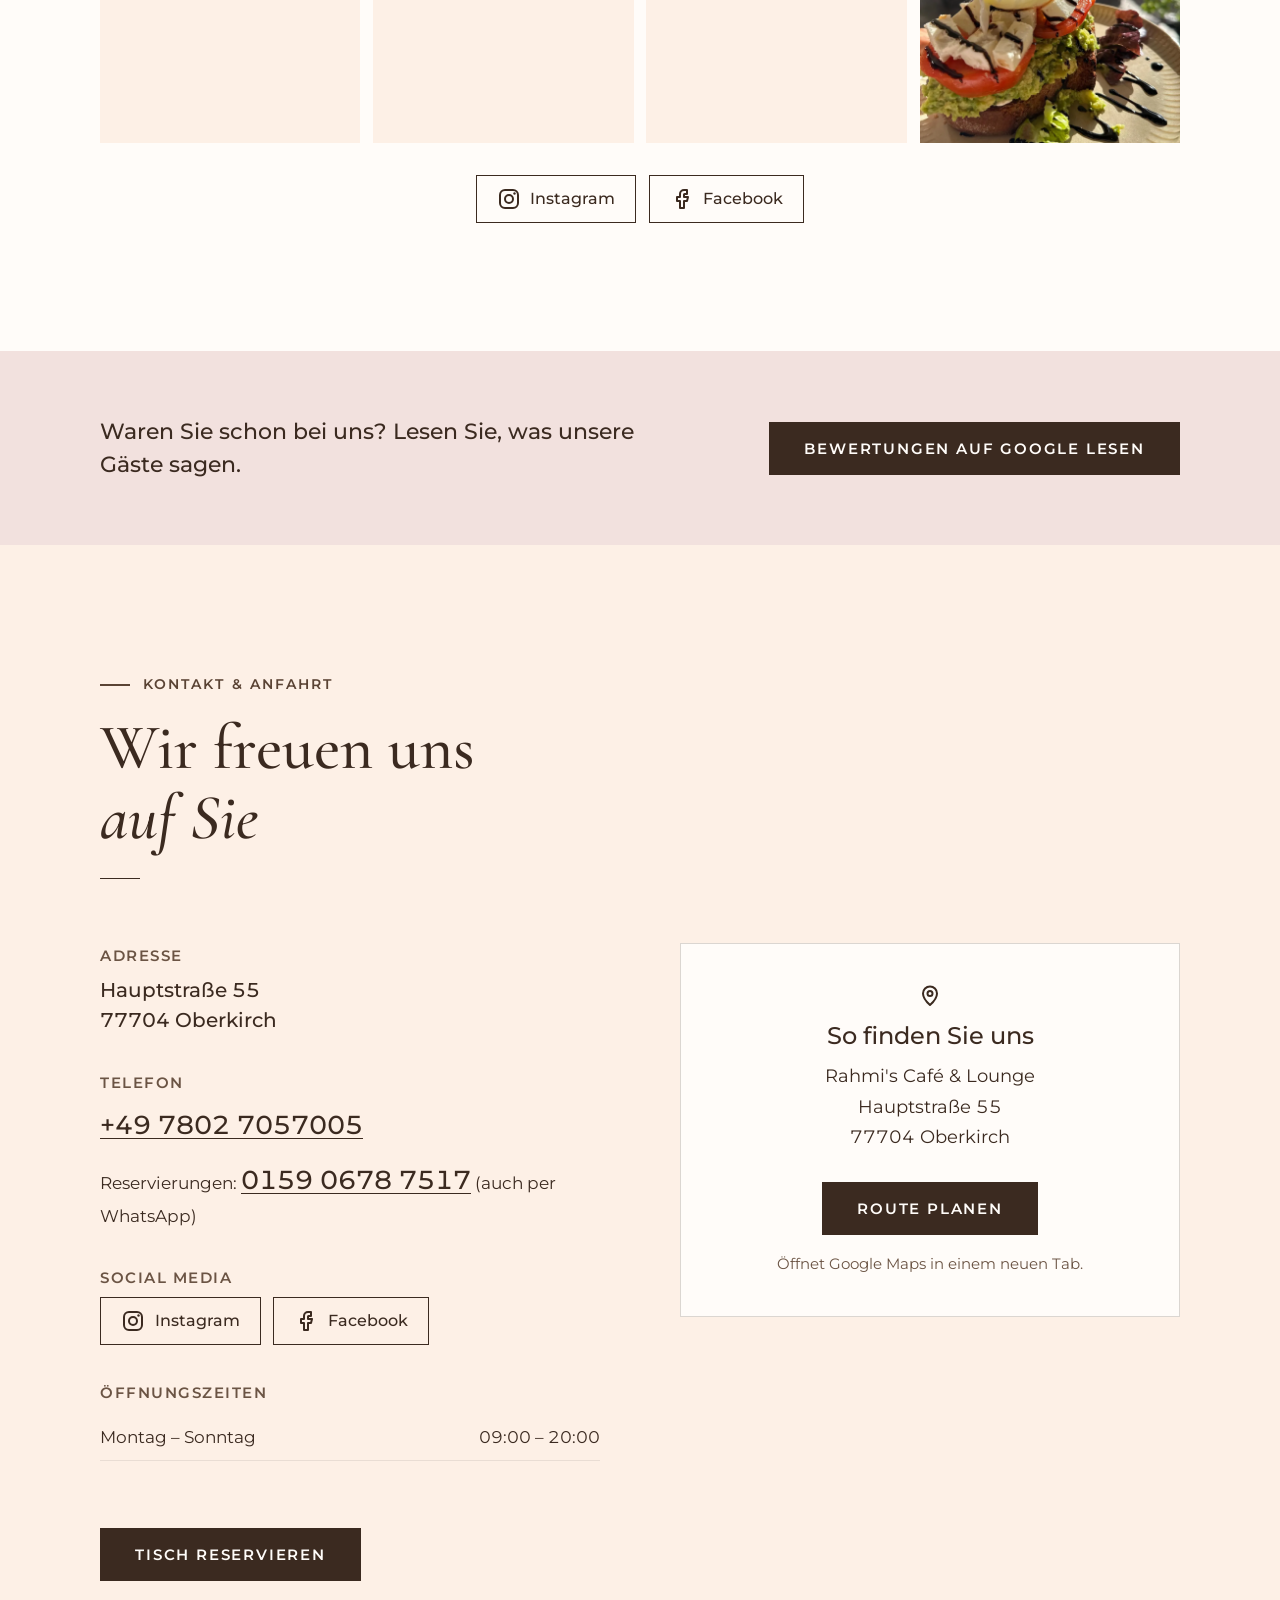
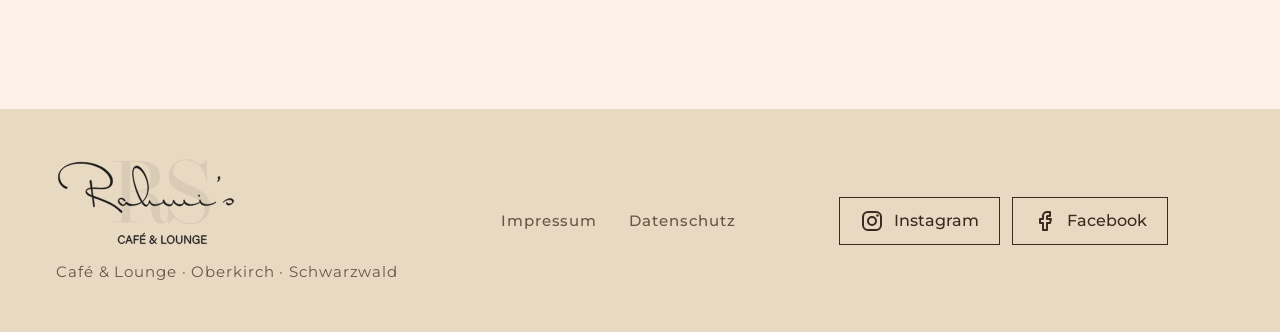
==== commit 812aa2c7: "Facebook activado Co-Authored-By: Claude Sonnet 5.5 <noreply@anthropic.com>" ====
--- a/index.html
+++ b/index.html
@@ -299,8 +299,7 @@
           <span class="reserve-info-label">Social Media</span>
           <div class="social social--dark">
             <a class="social-btn" href="https://www.instagram.com/rahmiscafe" target="_blank" rel="noopener" aria-label="Rahmi's Café auf Instagram"><svg class="social-icon" viewBox="0 0 24 24" width="24" height="24" fill="none" stroke="currentColor" stroke-width="2" stroke-linecap="round" stroke-linejoin="round" aria-hidden="true" focusable="false"><rect x="3" y="3" width="18" height="18" rx="5"/><circle cx="12" cy="12" r="4"/><circle cx="17.5" cy="6.5" r="1.2" fill="currentColor" stroke="none"/></svg><span>Instagram</span></a>
-            <!-- Facebook: hidden entfernen, sobald die Seite aktiv ist -->
-            <a class="social-btn" href="https://www.facebook.com/profile.php?id=61572491687756" target="_blank" rel="noopener" aria-label="Rahmi's Café auf Facebook" hidden><svg class="social-icon" viewBox="0 0 24 24" width="24" height="24" fill="none" stroke="currentColor" stroke-width="2" stroke-linecap="round" stroke-linejoin="round" aria-hidden="true" focusable="false"><path d="M17 3h-3a4 4 0 0 0-4 4v3H7v4h3v7h4v-7h3l1-4h-4V7.5a.5.5 0 0 1 .5-.5H17z"/></svg><span>Facebook</span></a>
+            <a class="social-btn" href="https://www.facebook.com/profile.php?id=61572491687756" target="_blank" rel="noopener" aria-label="Rahmi's Café auf Facebook"><svg class="social-icon" viewBox="0 0 24 24" width="24" height="24" fill="none" stroke="currentColor" stroke-width="2" stroke-linecap="round" stroke-linejoin="round" aria-hidden="true" focusable="false"><path d="M17 3h-3a4 4 0 0 0-4 4v3H7v4h3v7h4v-7h3l1-4h-4V7.5a.5.5 0 0 1 .5-.5H17z"/></svg><span>Facebook</span></a>
           </div>
         </div>
       </div>
@@ -437,7 +436,7 @@
 <section>
   <div class="section-inner">
     <span class="section-label reveal">Social Media</span>
-    <h2 class="section-title reveal">Folgen Sie uns<br><em>auf Instagram</em></h2>
+    <h2 class="section-title reveal">Folgen Sie uns<br><em>auf Instagram und Facebook</em></h2>
     <div class="section-rule reveal"></div>
     <div class="insta-grid">
       <img class="insta-photo reveal" src="assets/img/foto-05.webp" width="520" height="550" alt="Bowl mit Heidelbeeren, Banane, Erdbeeren, Melone und Kokosraspeln" loading="lazy" decoding="async">
@@ -452,8 +451,7 @@
     <div class="insta-follow reveal">
       <div class="social">
         <a class="social-btn" href="https://www.instagram.com/rahmiscafe" target="_blank" rel="noopener" aria-label="Rahmi's Café auf Instagram"><svg class="social-icon" viewBox="0 0 24 24" width="24" height="24" fill="none" stroke="currentColor" stroke-width="2" stroke-linecap="round" stroke-linejoin="round" aria-hidden="true" focusable="false"><rect x="3" y="3" width="18" height="18" rx="5"/><circle cx="12" cy="12" r="4"/><circle cx="17.5" cy="6.5" r="1.2" fill="currentColor" stroke="none"/></svg><span>Instagram</span></a>
-        <!-- Facebook: hidden entfernen, sobald die Seite aktiv ist -->
-        <a class="social-btn" href="https://www.facebook.com/profile.php?id=61572491687756" target="_blank" rel="noopener" aria-label="Rahmi's Café auf Facebook" hidden><svg class="social-icon" viewBox="0 0 24 24" width="24" height="24" fill="none" stroke="currentColor" stroke-width="2" stroke-linecap="round" stroke-linejoin="round" aria-hidden="true" focusable="false"><path d="M17 3h-3a4 4 0 0 0-4 4v3H7v4h3v7h4v-7h3l1-4h-4V7.5a.5.5 0 0 1 .5-.5H17z"/></svg><span>Facebook</span></a>
+        <a class="social-btn" href="https://www.facebook.com/profile.php?id=61572491687756" target="_blank" rel="noopener" aria-label="Rahmi's Café auf Facebook"><svg class="social-icon" viewBox="0 0 24 24" width="24" height="24" fill="none" stroke="currentColor" stroke-width="2" stroke-linecap="round" stroke-linejoin="round" aria-hidden="true" focusable="false"><path d="M17 3h-3a4 4 0 0 0-4 4v3H7v4h3v7h4v-7h3l1-4h-4V7.5a.5.5 0 0 1 .5-.5H17z"/></svg><span>Facebook</span></a>
       </div>
     </div>
   </div>
@@ -516,8 +514,7 @@
           <span class="contact-label">Social Media</span>
           <div class="social">
             <a class="social-btn" href="https://www.instagram.com/rahmiscafe" target="_blank" rel="noopener" aria-label="Rahmi's Café auf Instagram"><svg class="social-icon" viewBox="0 0 24 24" width="24" height="24" fill="none" stroke="currentColor" stroke-width="2" stroke-linecap="round" stroke-linejoin="round" aria-hidden="true" focusable="false"><rect x="3" y="3" width="18" height="18" rx="5"/><circle cx="12" cy="12" r="4"/><circle cx="17.5" cy="6.5" r="1.2" fill="currentColor" stroke="none"/></svg><span>Instagram</span></a>
-            <!-- Facebook: hidden entfernen, sobald die Seite aktiv ist -->
-            <a class="social-btn" href="https://www.facebook.com/profile.php?id=61572491687756" target="_blank" rel="noopener" aria-label="Rahmi's Café auf Facebook" hidden><svg class="social-icon" viewBox="0 0 24 24" width="24" height="24" fill="none" stroke="currentColor" stroke-width="2" stroke-linecap="round" stroke-linejoin="round" aria-hidden="true" focusable="false"><path d="M17 3h-3a4 4 0 0 0-4 4v3H7v4h3v7h4v-7h3l1-4h-4V7.5a.5.5 0 0 1 .5-.5H17z"/></svg><span>Facebook</span></a>
+            <a class="social-btn" href="https://www.facebook.com/profile.php?id=61572491687756" target="_blank" rel="noopener" aria-label="Rahmi's Café auf Facebook"><svg class="social-icon" viewBox="0 0 24 24" width="24" height="24" fill="none" stroke="currentColor" stroke-width="2" stroke-linecap="round" stroke-linejoin="round" aria-hidden="true" focusable="false"><path d="M17 3h-3a4 4 0 0 0-4 4v3H7v4h3v7h4v-7h3l1-4h-4V7.5a.5.5 0 0 1 .5-.5H17z"/></svg><span>Facebook</span></a>
           </div>
         </div>
         <div class="contact-block">
@@ -555,8 +552,7 @@
   </div>
   <div class="social social--dark">
     <a class="social-btn" href="https://www.instagram.com/rahmiscafe" target="_blank" rel="noopener" aria-label="Rahmi's Café auf Instagram"><svg class="social-icon" viewBox="0 0 24 24" width="24" height="24" fill="none" stroke="currentColor" stroke-width="2" stroke-linecap="round" stroke-linejoin="round" aria-hidden="true" focusable="false"><rect x="3" y="3" width="18" height="18" rx="5"/><circle cx="12" cy="12" r="4"/><circle cx="17.5" cy="6.5" r="1.2" fill="currentColor" stroke="none"/></svg><span>Instagram</span></a>
-    <!-- Facebook: hidden entfernen, sobald die Seite aktiv ist -->
-    <a class="social-btn" href="https://www.facebook.com/profile.php?id=61572491687756" target="_blank" rel="noopener" aria-label="Rahmi's Café auf Facebook" hidden><svg class="social-icon" viewBox="0 0 24 24" width="24" height="24" fill="none" stroke="currentColor" stroke-width="2" stroke-linecap="round" stroke-linejoin="round" aria-hidden="true" focusable="false"><path d="M17 3h-3a4 4 0 0 0-4 4v3H7v4h3v7h4v-7h3l1-4h-4V7.5a.5.5 0 0 1 .5-.5H17z"/></svg><span>Facebook</span></a>
+    <a class="social-btn" href="https://www.facebook.com/profile.php?id=61572491687756" target="_blank" rel="noopener" aria-label="Rahmi's Café auf Facebook"><svg class="social-icon" viewBox="0 0 24 24" width="24" height="24" fill="none" stroke="currentColor" stroke-width="2" stroke-linecap="round" stroke-linejoin="round" aria-hidden="true" focusable="false"><path d="M17 3h-3a4 4 0 0 0-4 4v3H7v4h3v7h4v-7h3l1-4h-4V7.5a.5.5 0 0 1 .5-.5H17z"/></svg><span>Facebook</span></a>
   </div>
 </footer>
 
--- a/css/style.css
+++ b/css/style.css
@@ -231,6 +231,8 @@
 
 /* ── REDES SOCIALES (iconos SVG en línea, color = currentColor) ── */
 .social { display: flex; flex-wrap: wrap; gap: .8rem; }
+.insta-follow .social { flex-wrap: nowrap; justify-content: center; }
+@media (max-width: 400px) { .insta-follow .social-btn { padding: 0 12px; gap: .4rem; } }
 .social-btn { display: inline-flex; align-items: center; gap: .6rem; min-height: 48px; padding: 0 20px; border: 1px solid currentColor; color: var(--black); background: transparent; font-family: 'Montserrat', sans-serif; font-size: 1rem; font-weight: 500; line-height: 1.2; text-decoration: none; transition: background .25s, color .25s; }
 .social-btn[hidden] { display: none; }
 .social-btn:hover, .social-btn:focus-visible { background: var(--black); color: var(--white); border-color: var(--black); }
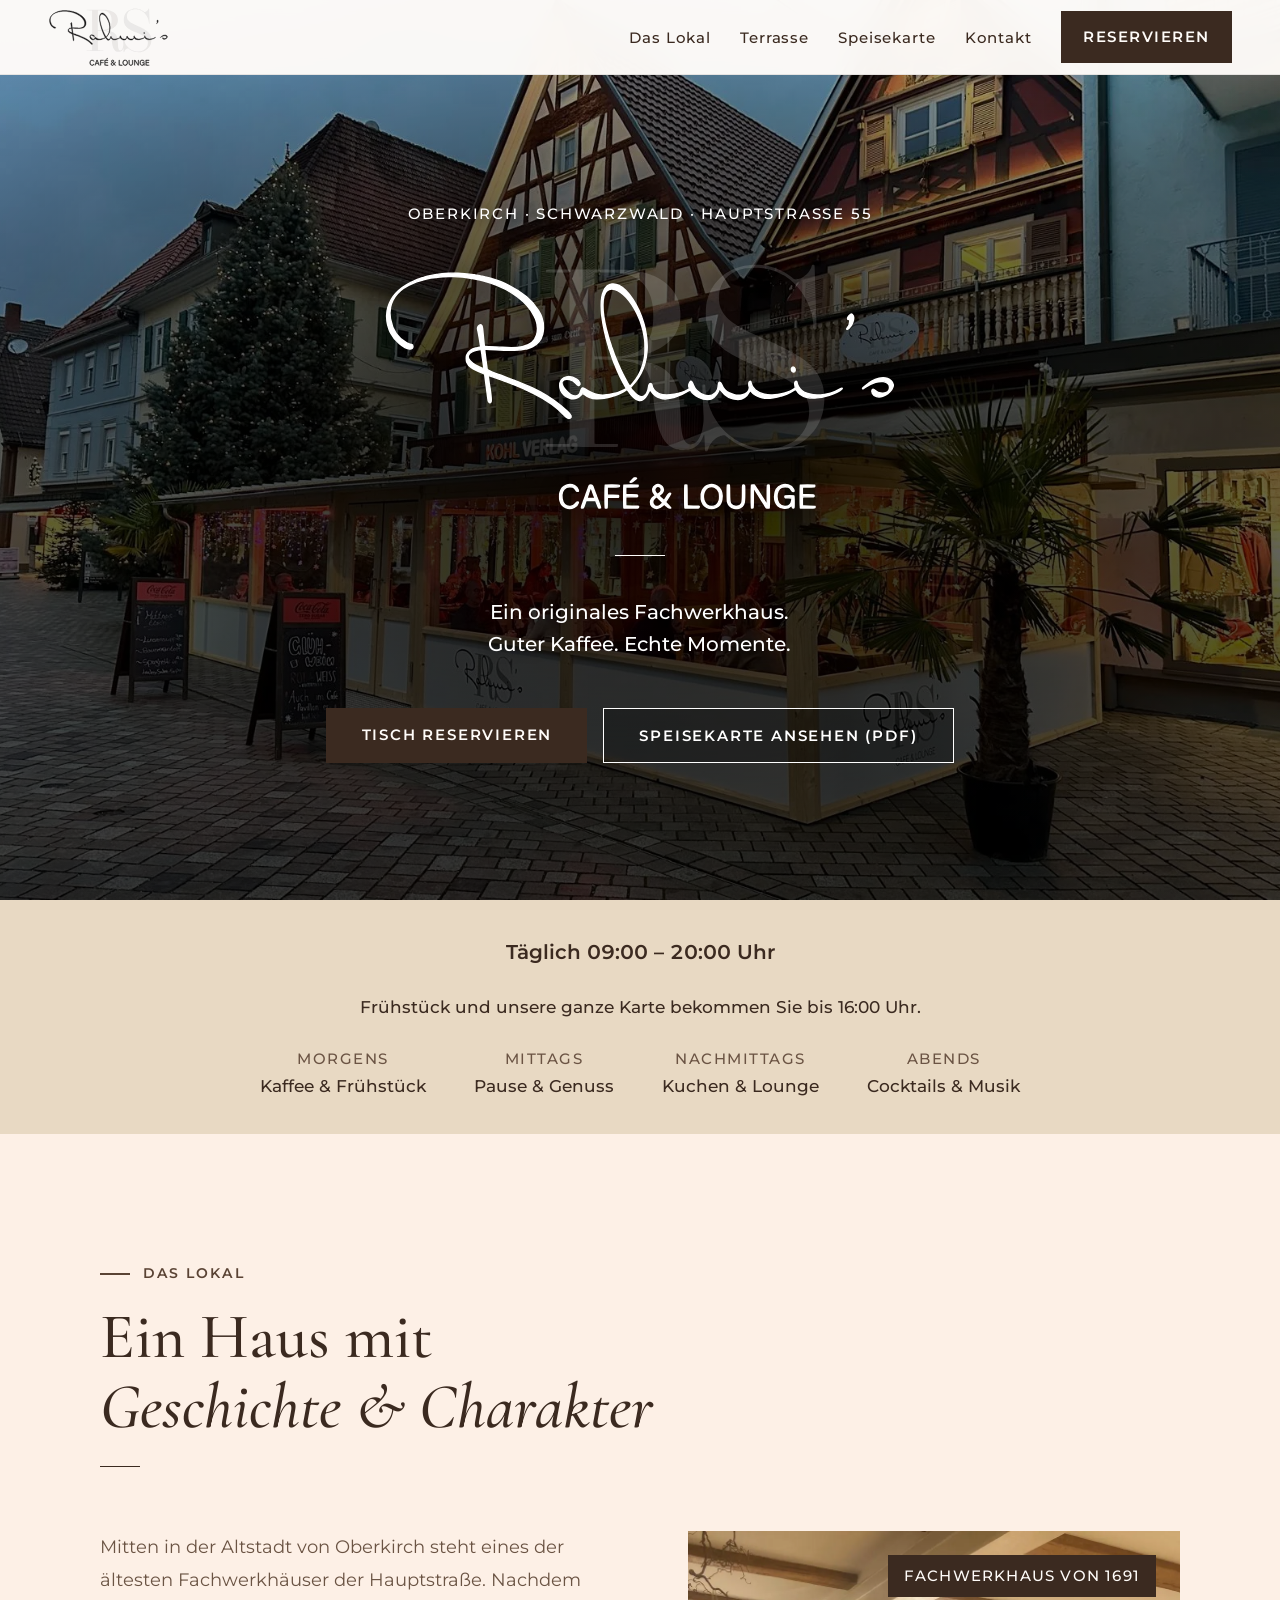
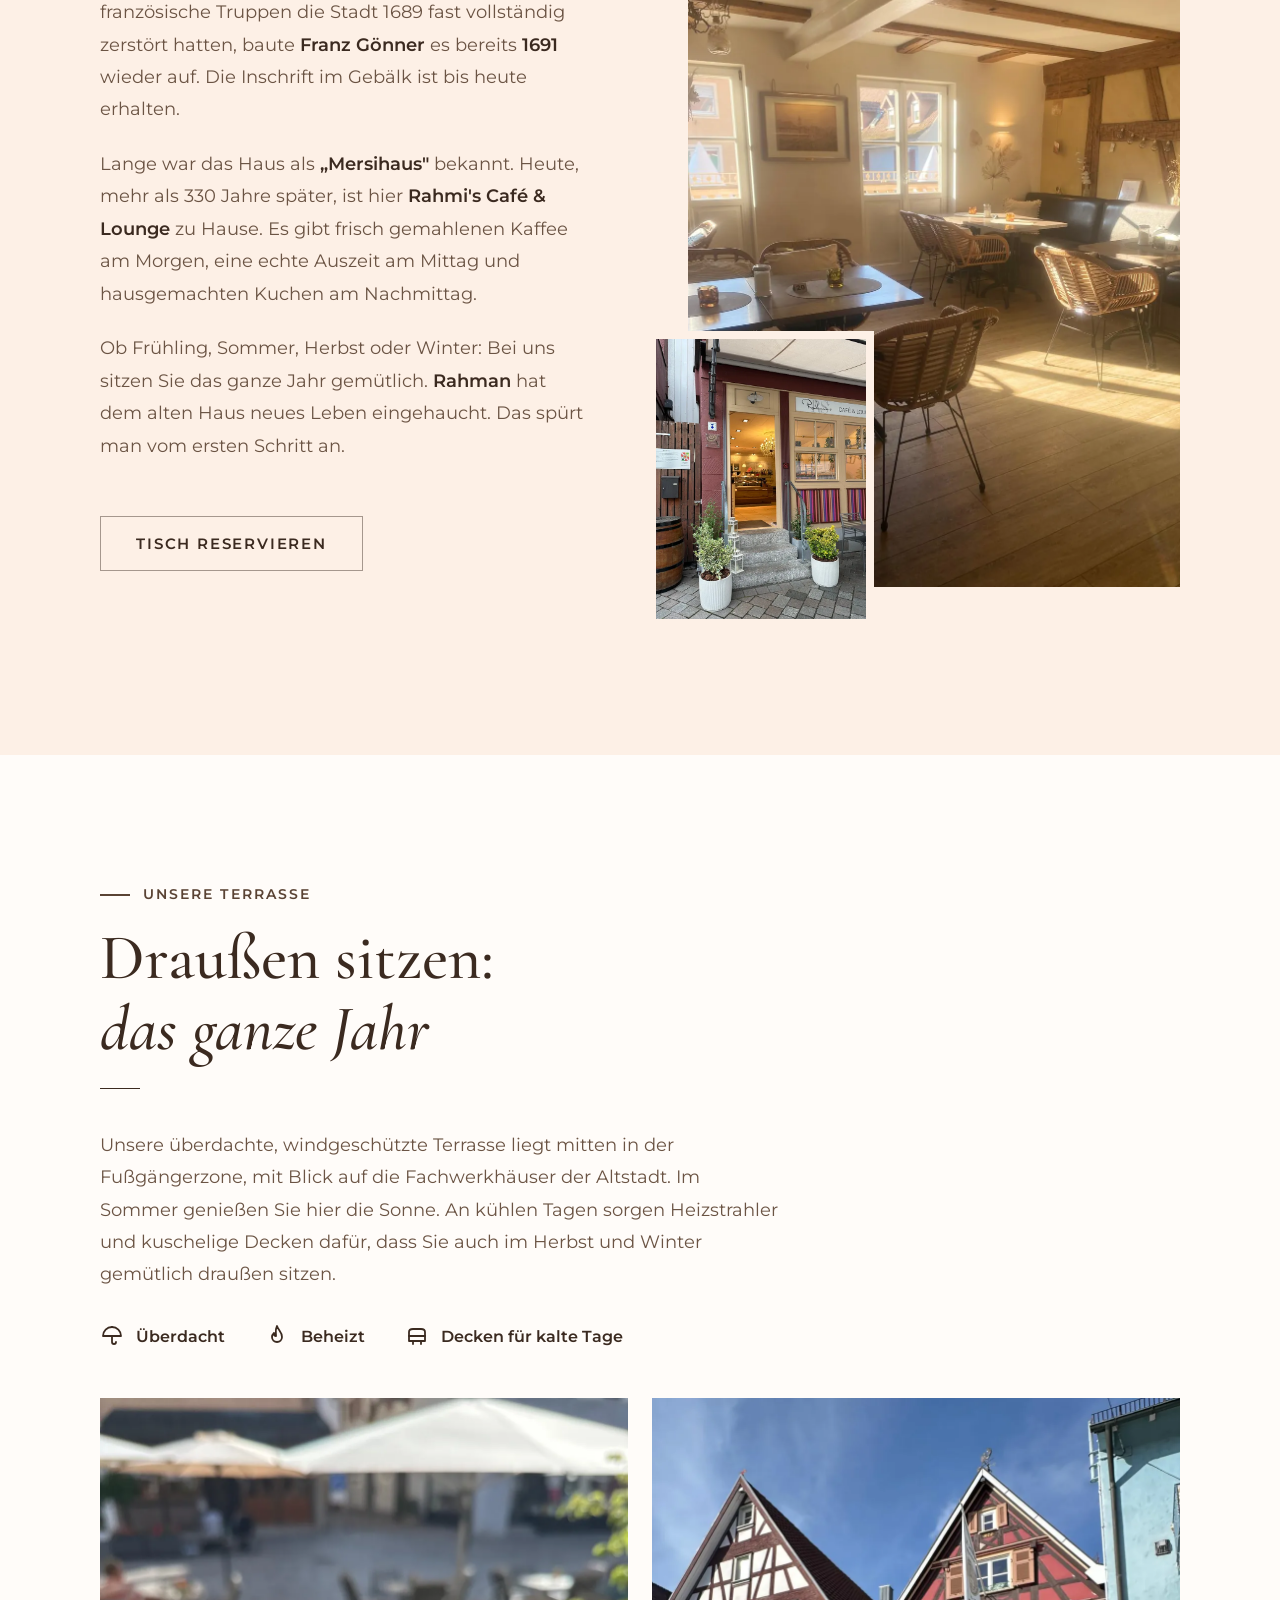
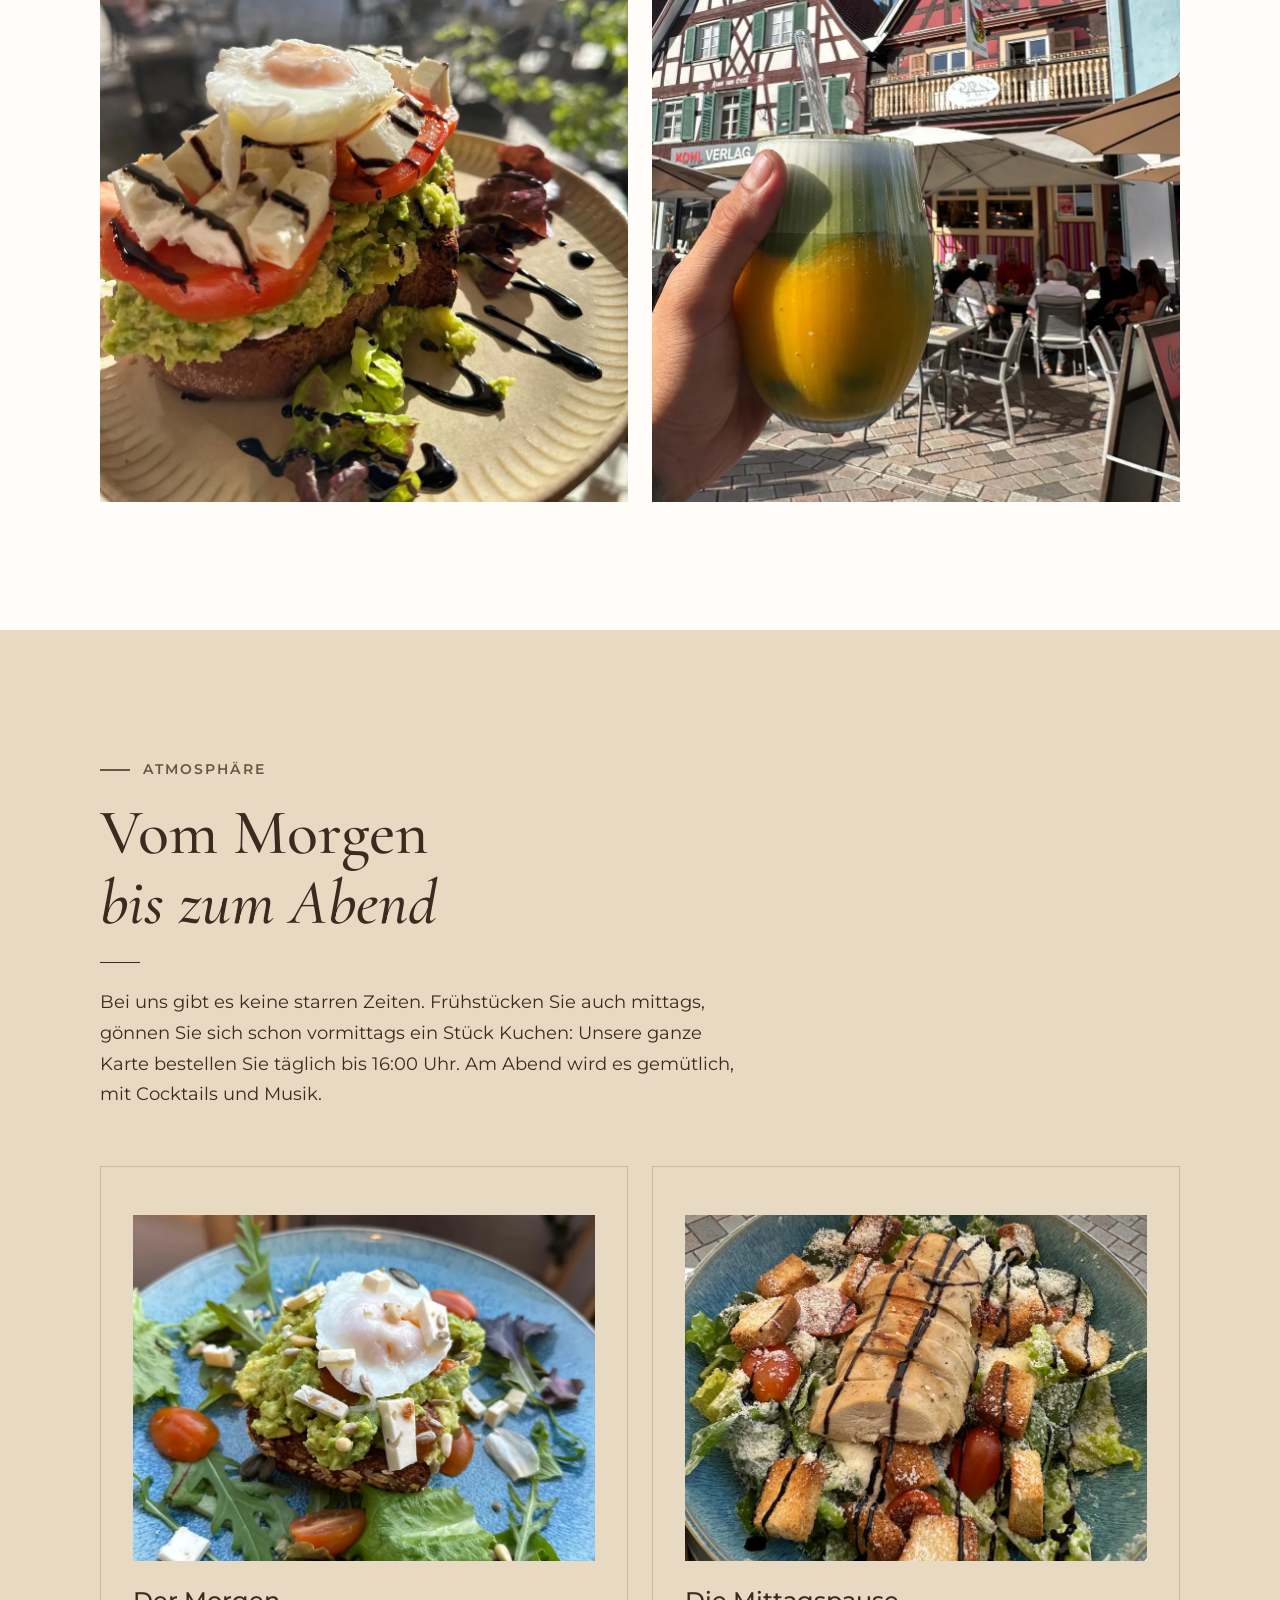
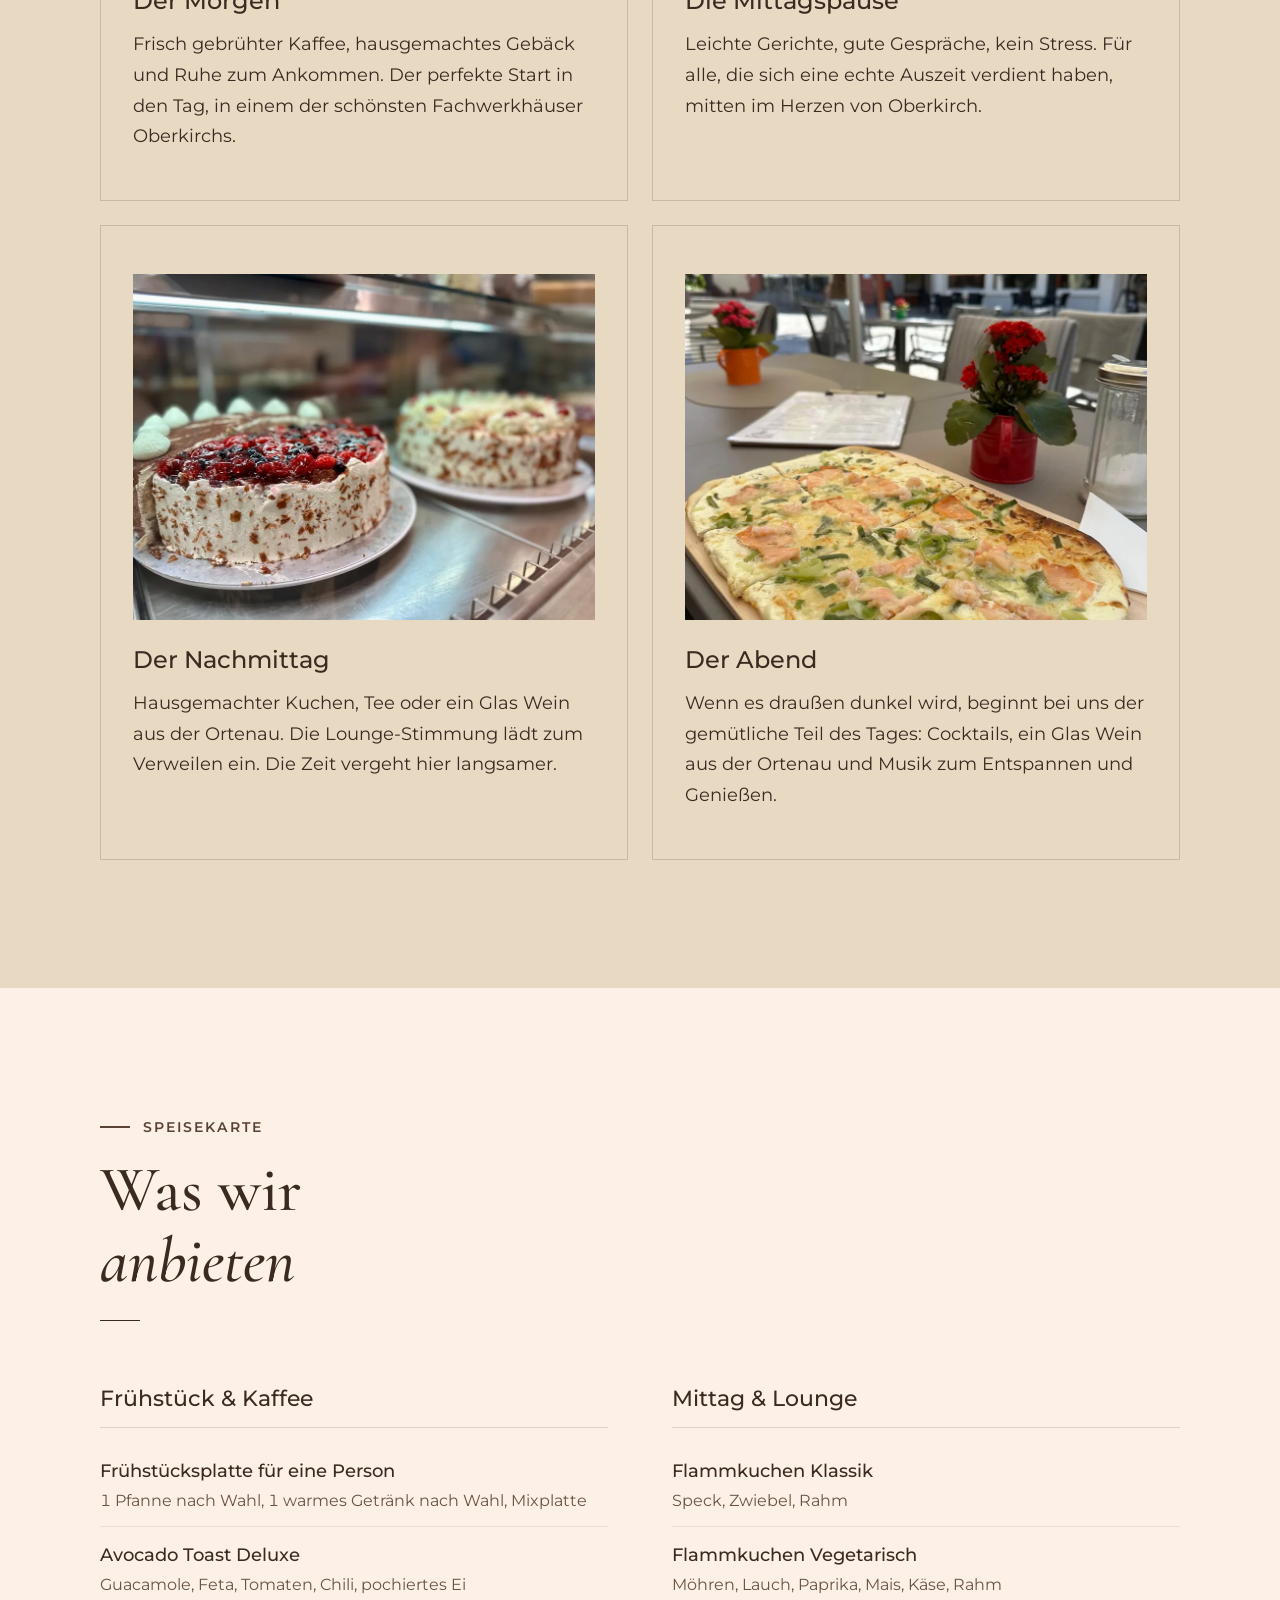
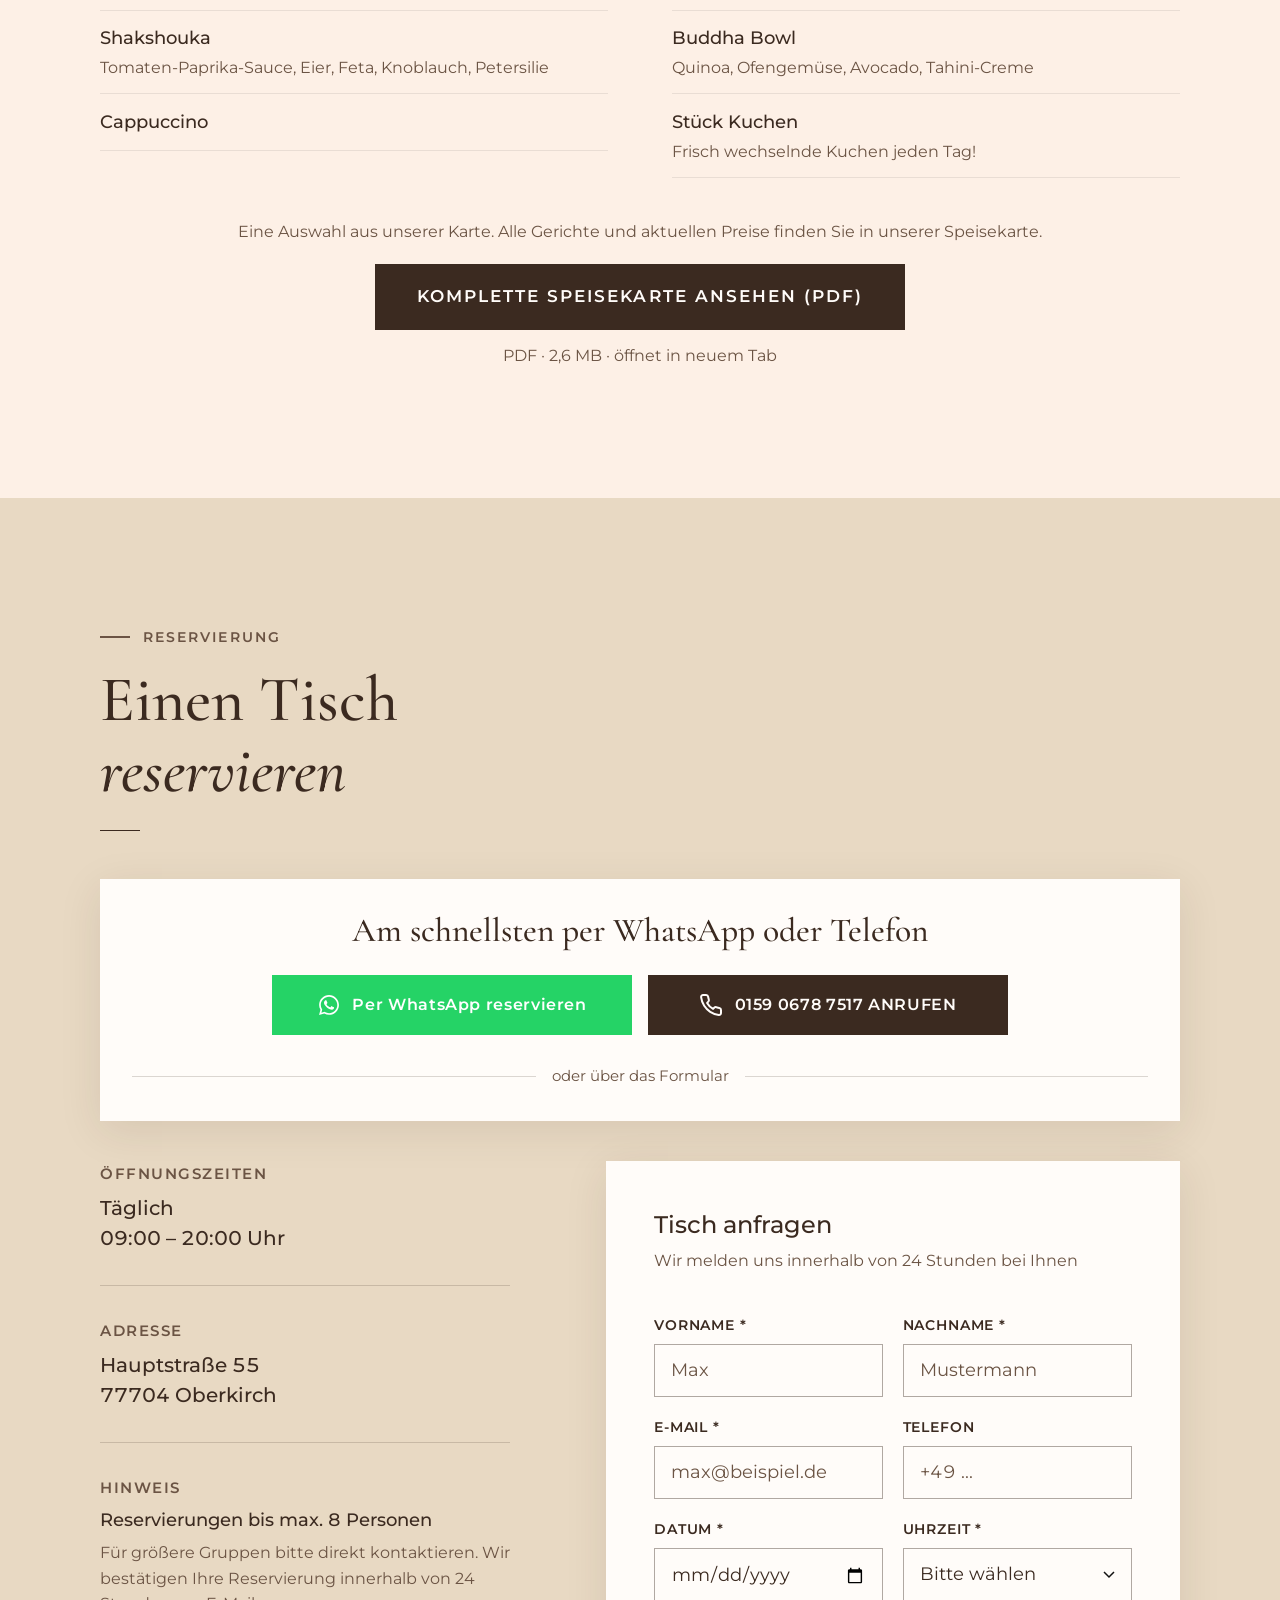
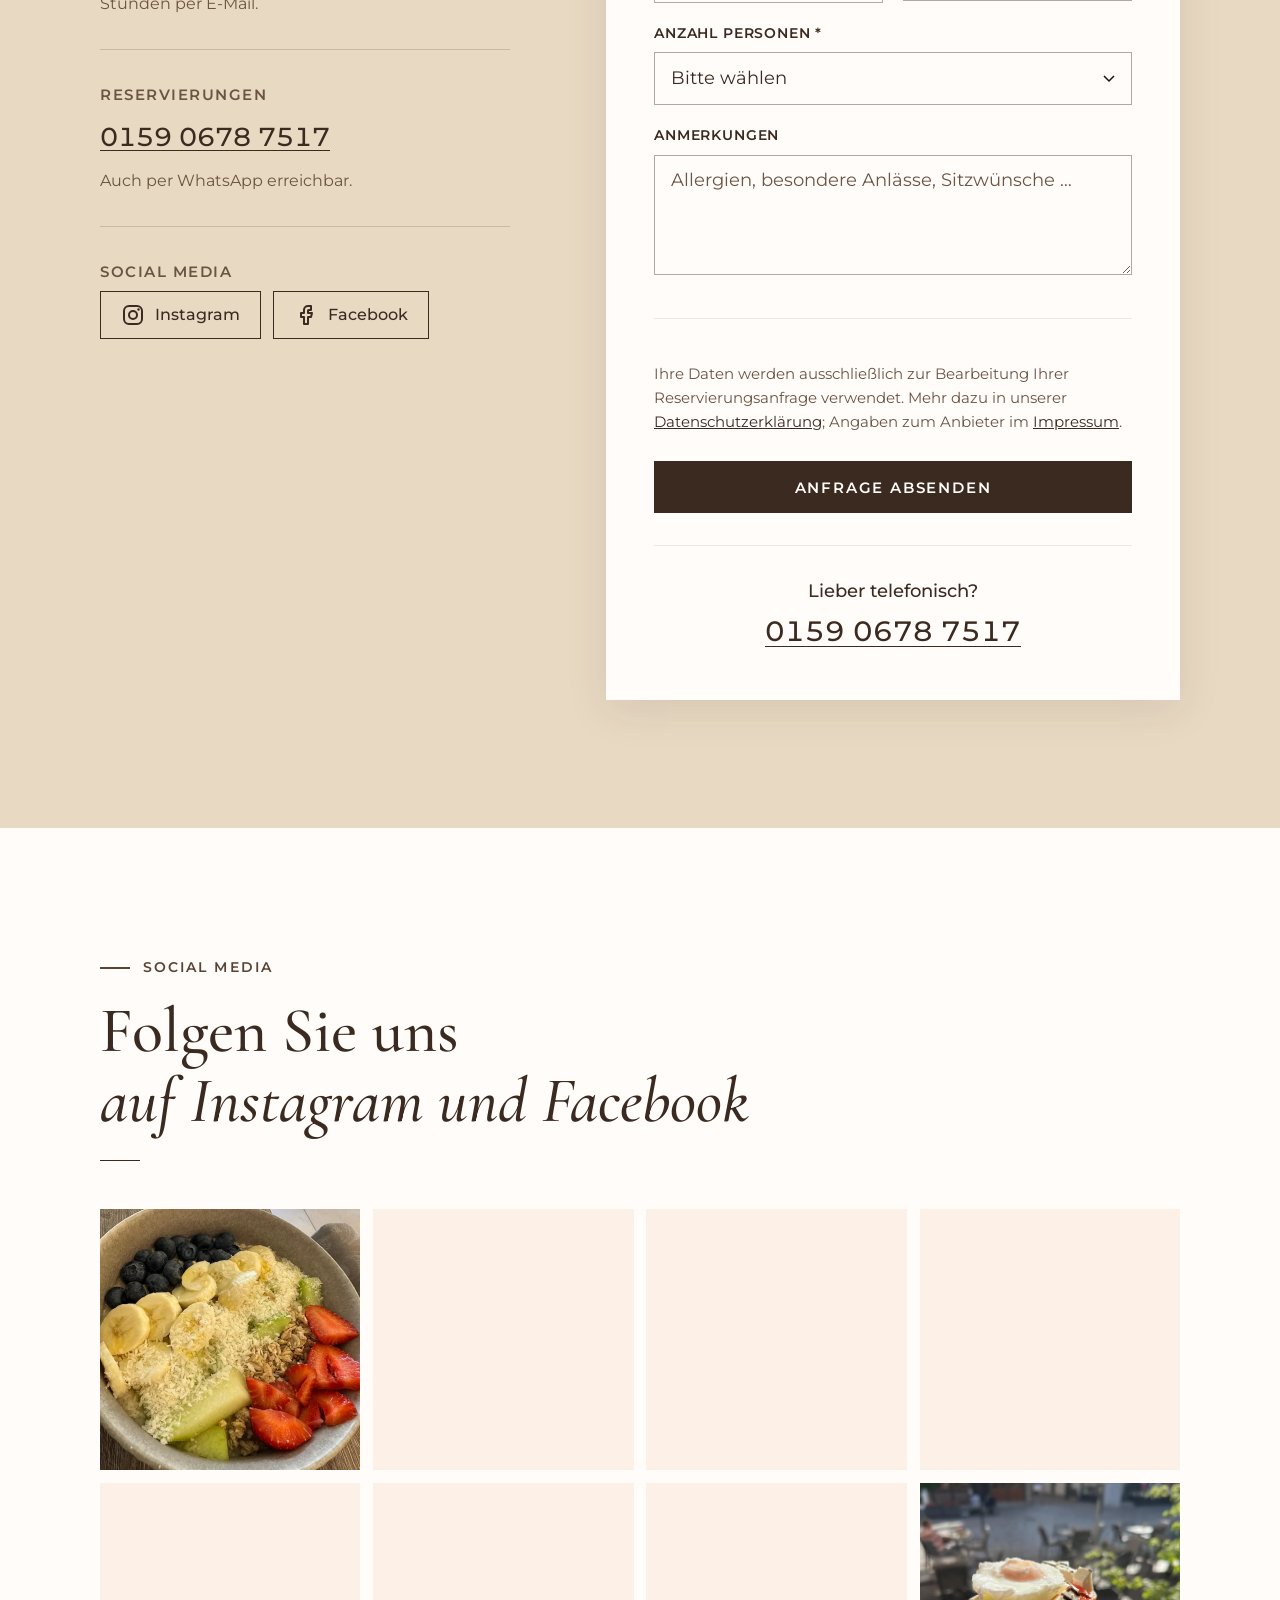
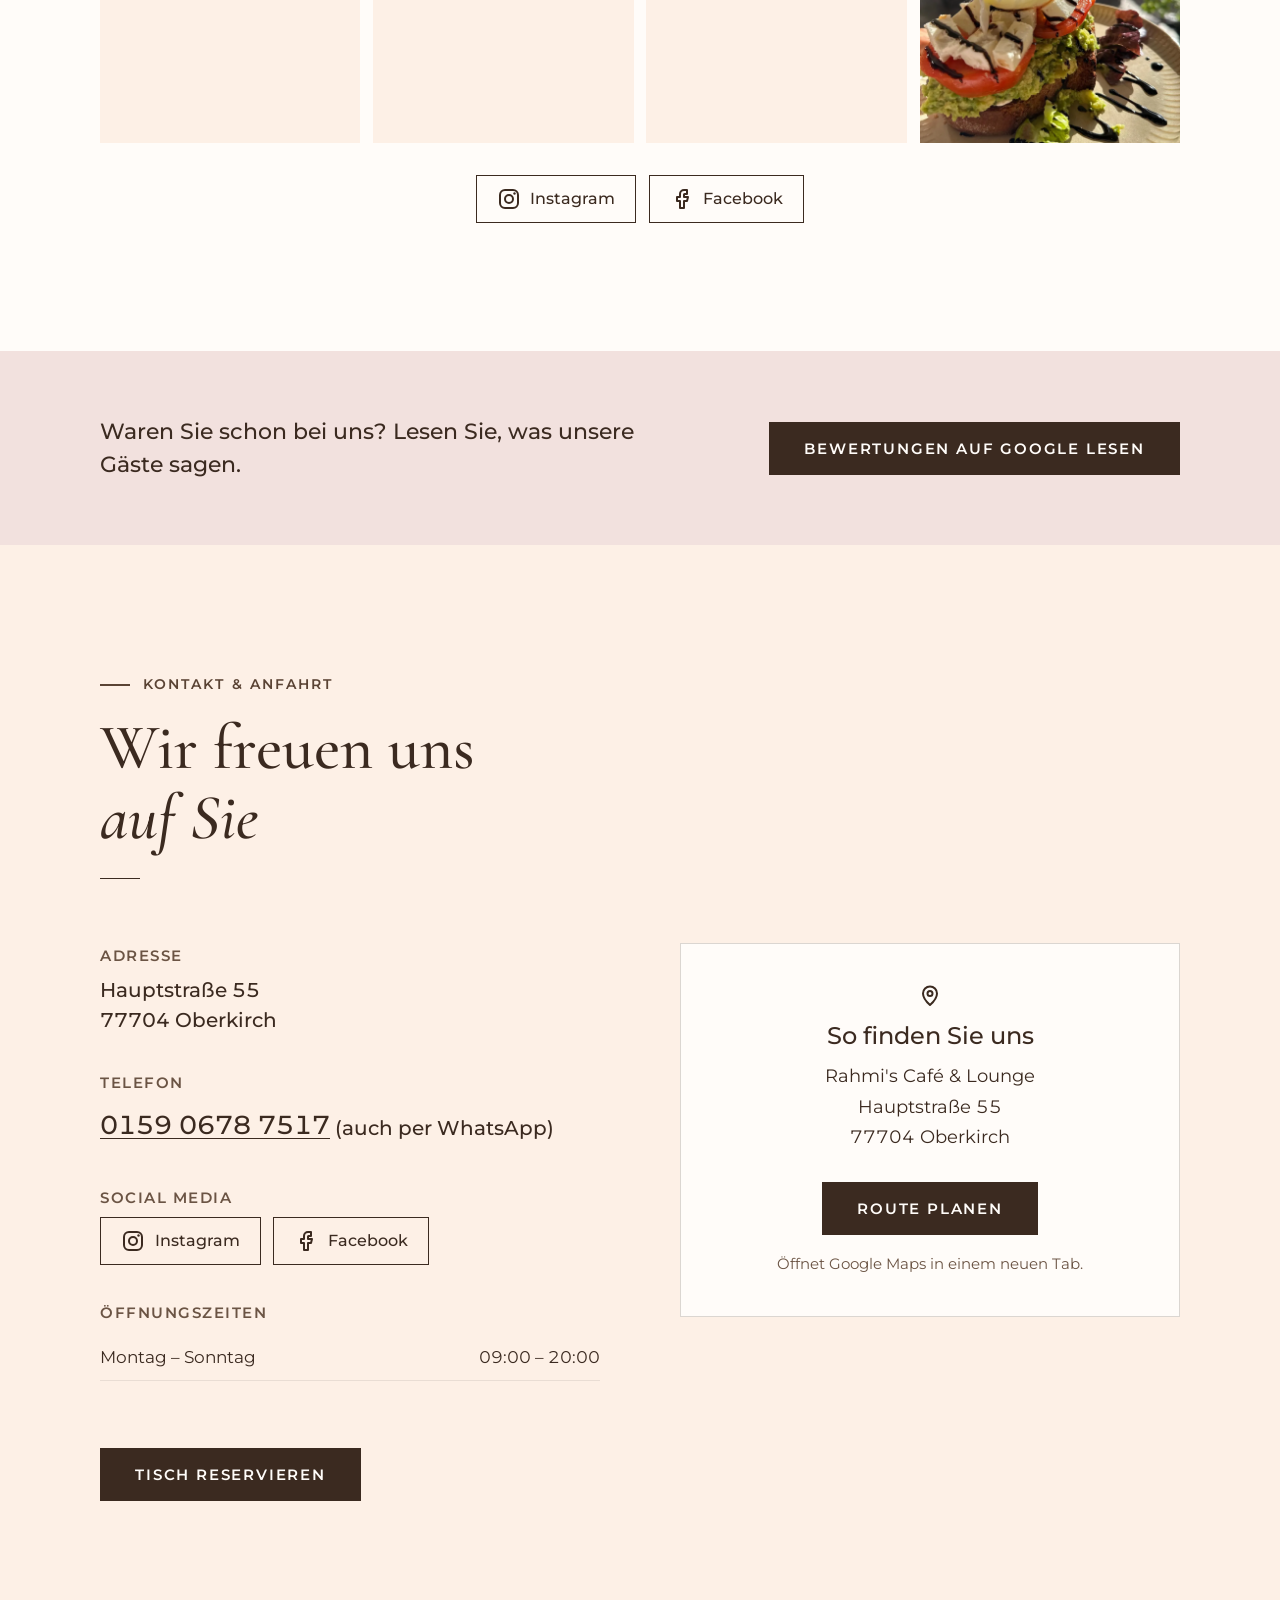
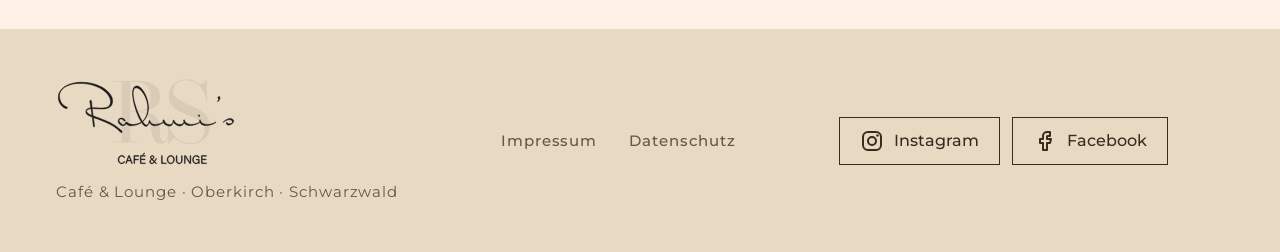
==== commit 0e056c9d: "Un solo teléfono: móvil Co-Authored-By: Claude Sonnet 5.5 <noreply@anthropic.com>" ====
--- a/index.html
+++ b/index.html
@@ -30,7 +30,7 @@
     "name": "Rahmi's Café & Lounge",
     "url": "https://[BITTE ERGÄNZEN]/",
     "image": "https://[BITTE ERGÄNZEN]/assets/img/og-foto-09.jpg",
-    "telephone": "+49 7802 7057005",
+    "telephone": "+49 159 06787517",
     "address": {
       "@type": "PostalAddress",
       "streetAddress": "Hauptstraße 55",
@@ -405,7 +405,7 @@
 
             <div class="form-error" id="formError" role="alert" hidden>
               Ihre Anfrage konnte leider nicht gesendet werden. Bitte rufen Sie uns an:
-              <a href="tel:+4978027057005">+49 7802 7057005</a>
+              <a href="tel:+4915906787517">0159 0678 7517</a>
             </div>
             <button type="submit" class="form-submit">Anfrage absenden</button>
           </form>
@@ -507,8 +507,7 @@
         </div>
         <div class="contact-block">
           <span class="contact-label">Telefon</span>
-          <div class="contact-value"><a class="phone-link" href="tel:+4978027057005">+49 7802 7057005</a></div>
-          <p class="contact-note">Reservierungen: <a class="phone-link" href="tel:+4915906787517">0159 0678 7517</a> (auch per WhatsApp)</p>
+          <div class="contact-value"><a class="phone-link" href="tel:+4915906787517">0159 0678 7517</a> (auch per WhatsApp)</div>
         </div>
         <div class="contact-block">
           <span class="contact-label">Social Media</span>
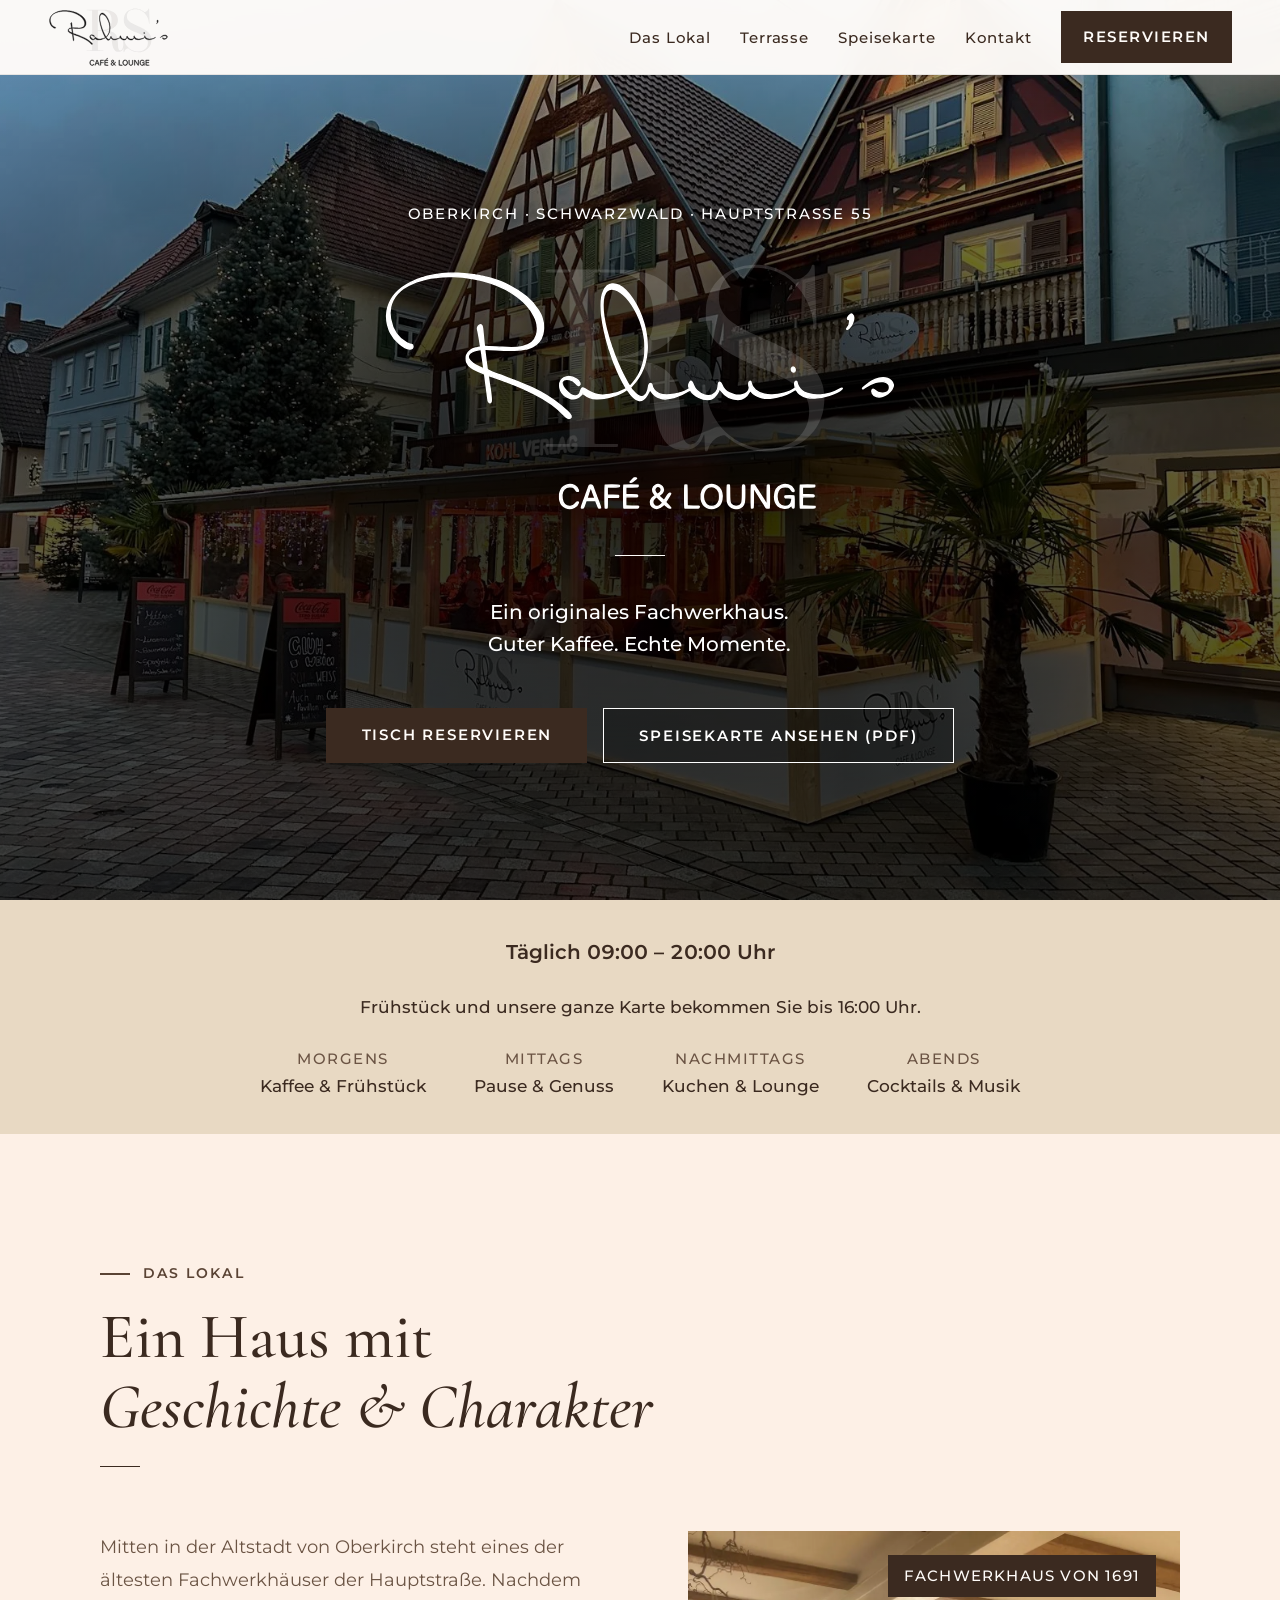
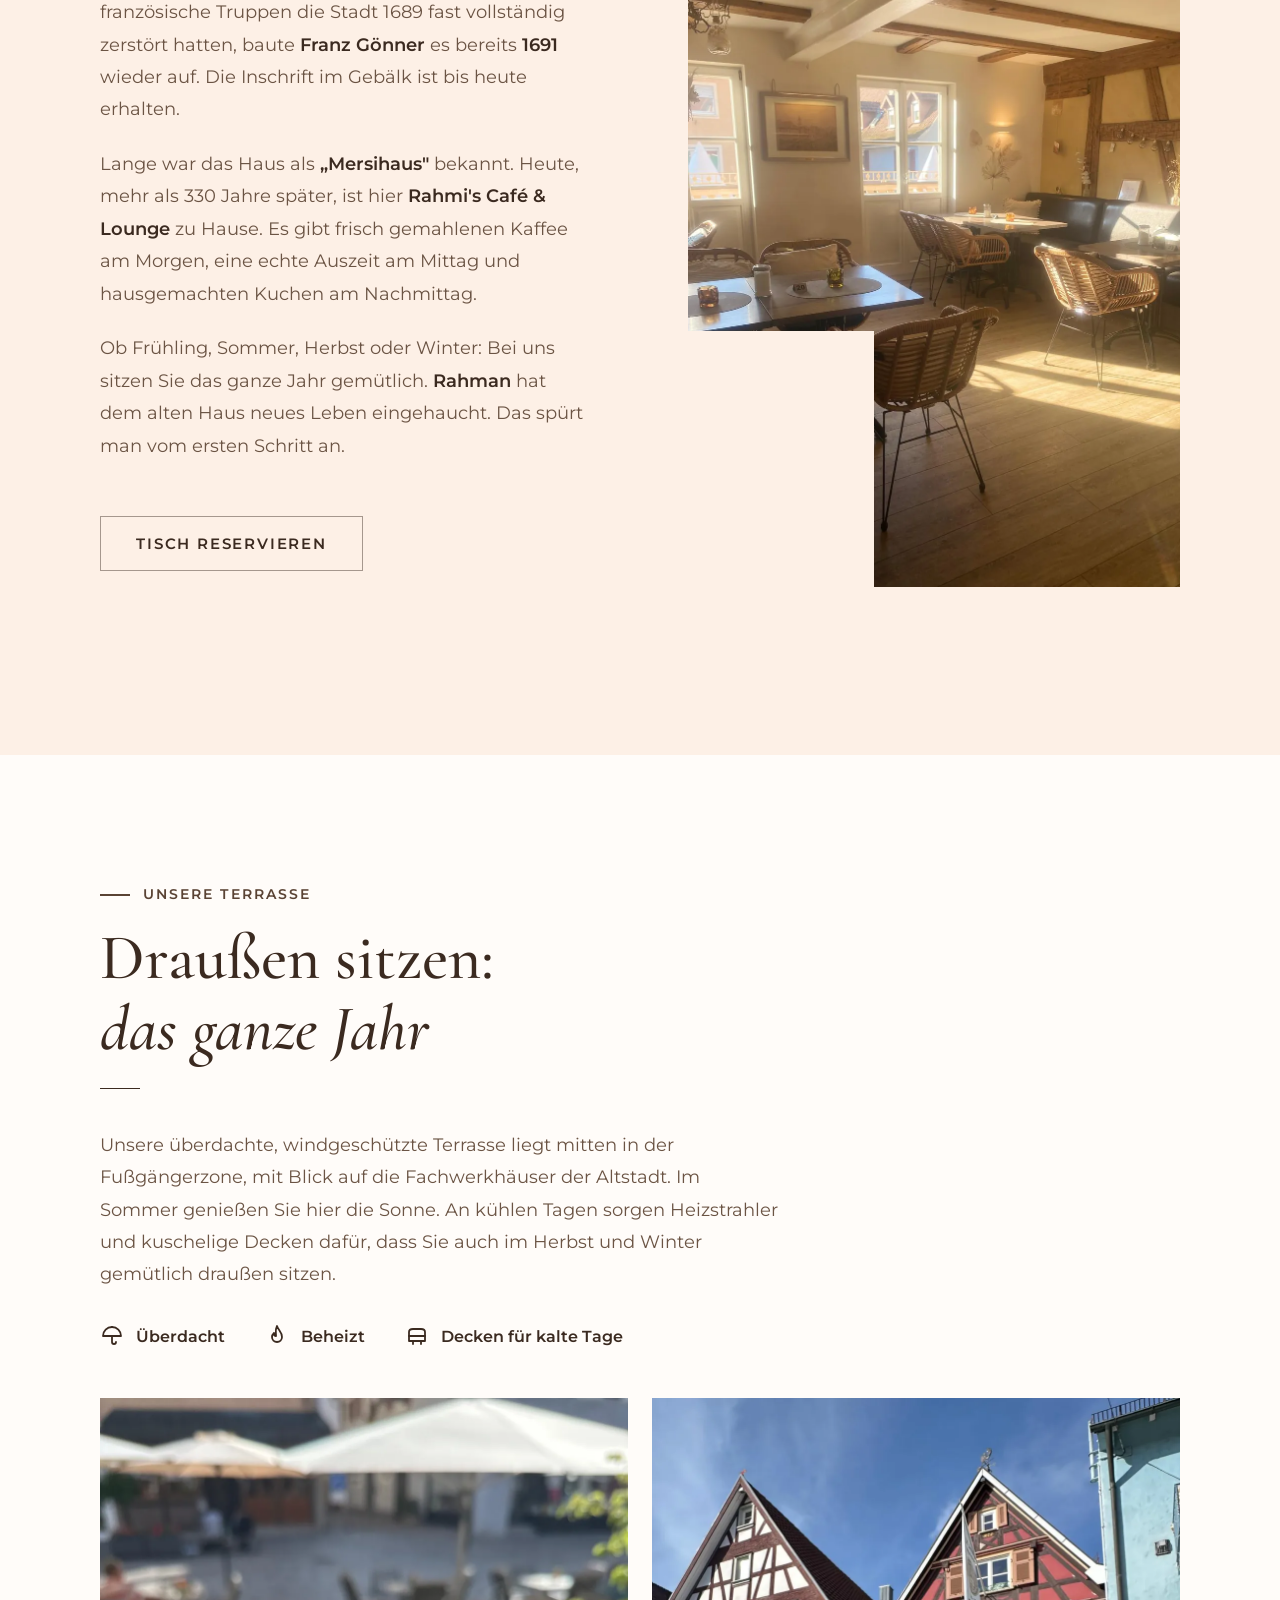
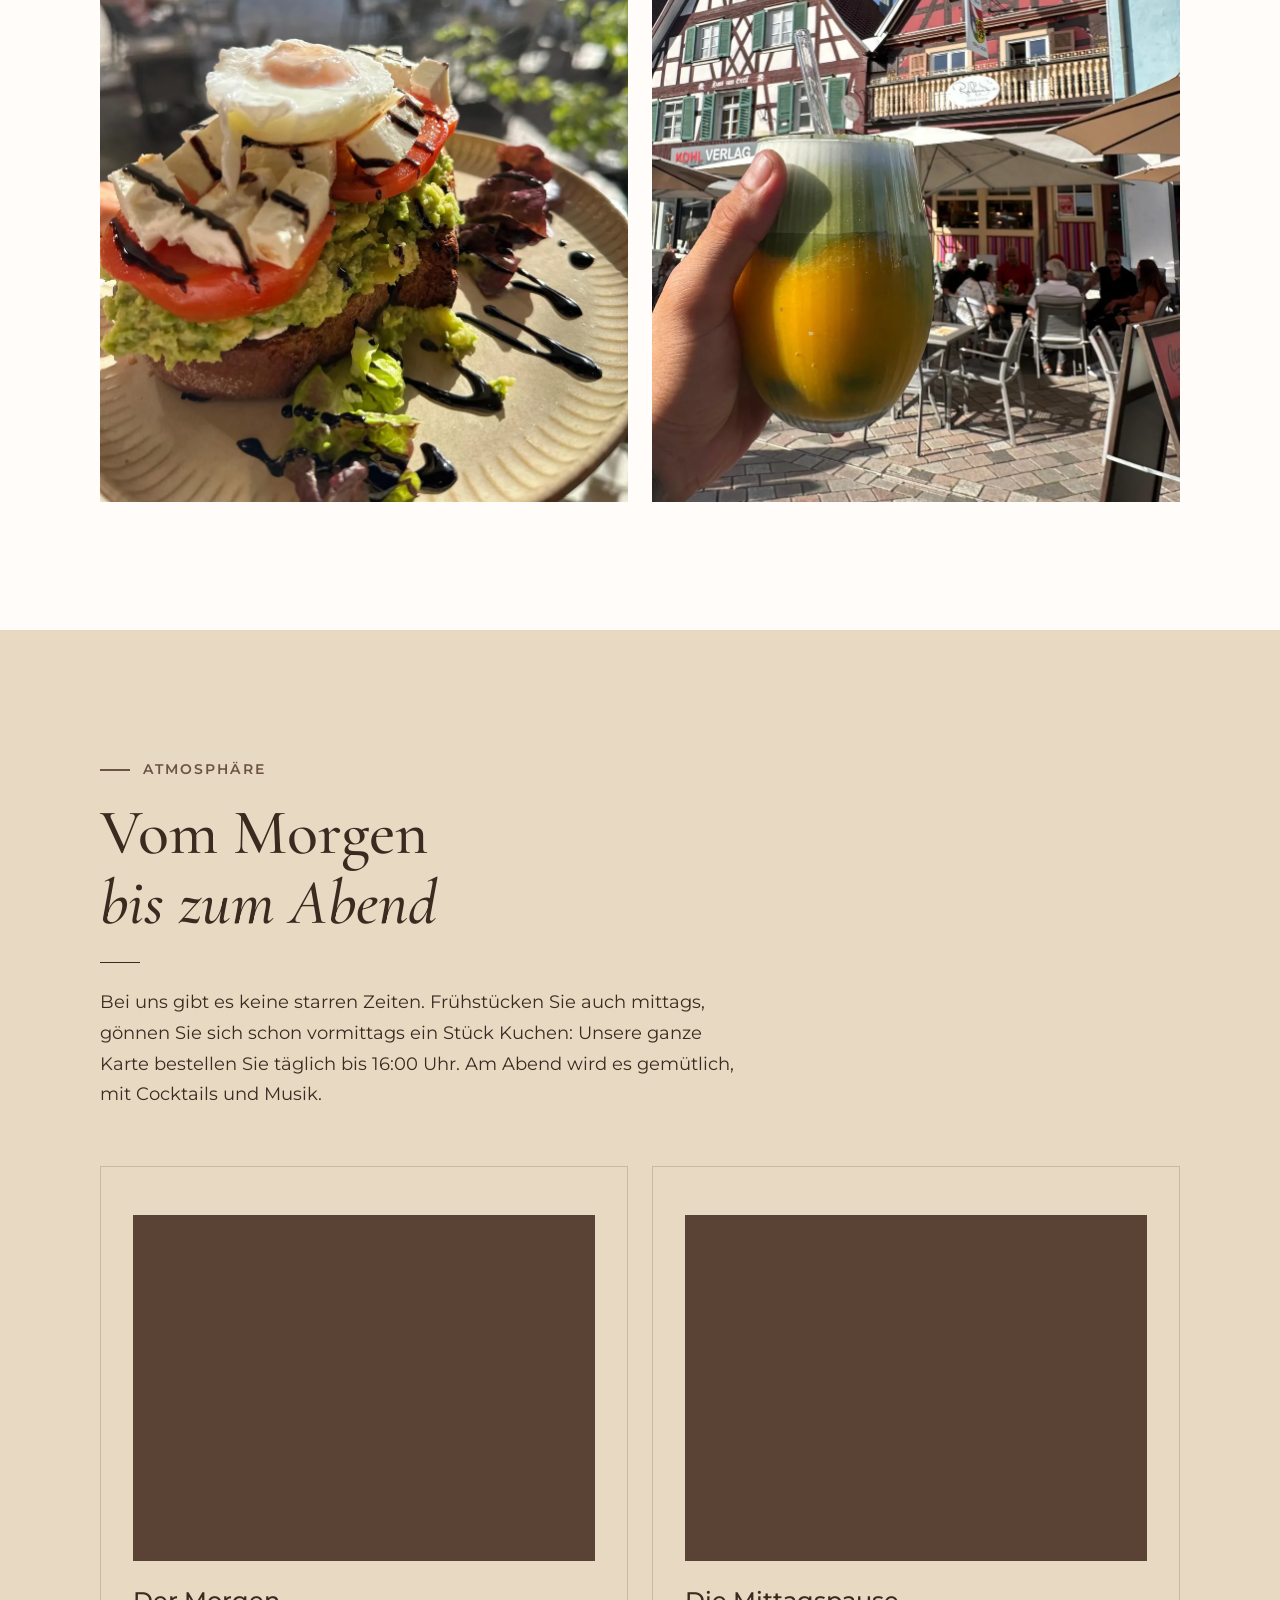
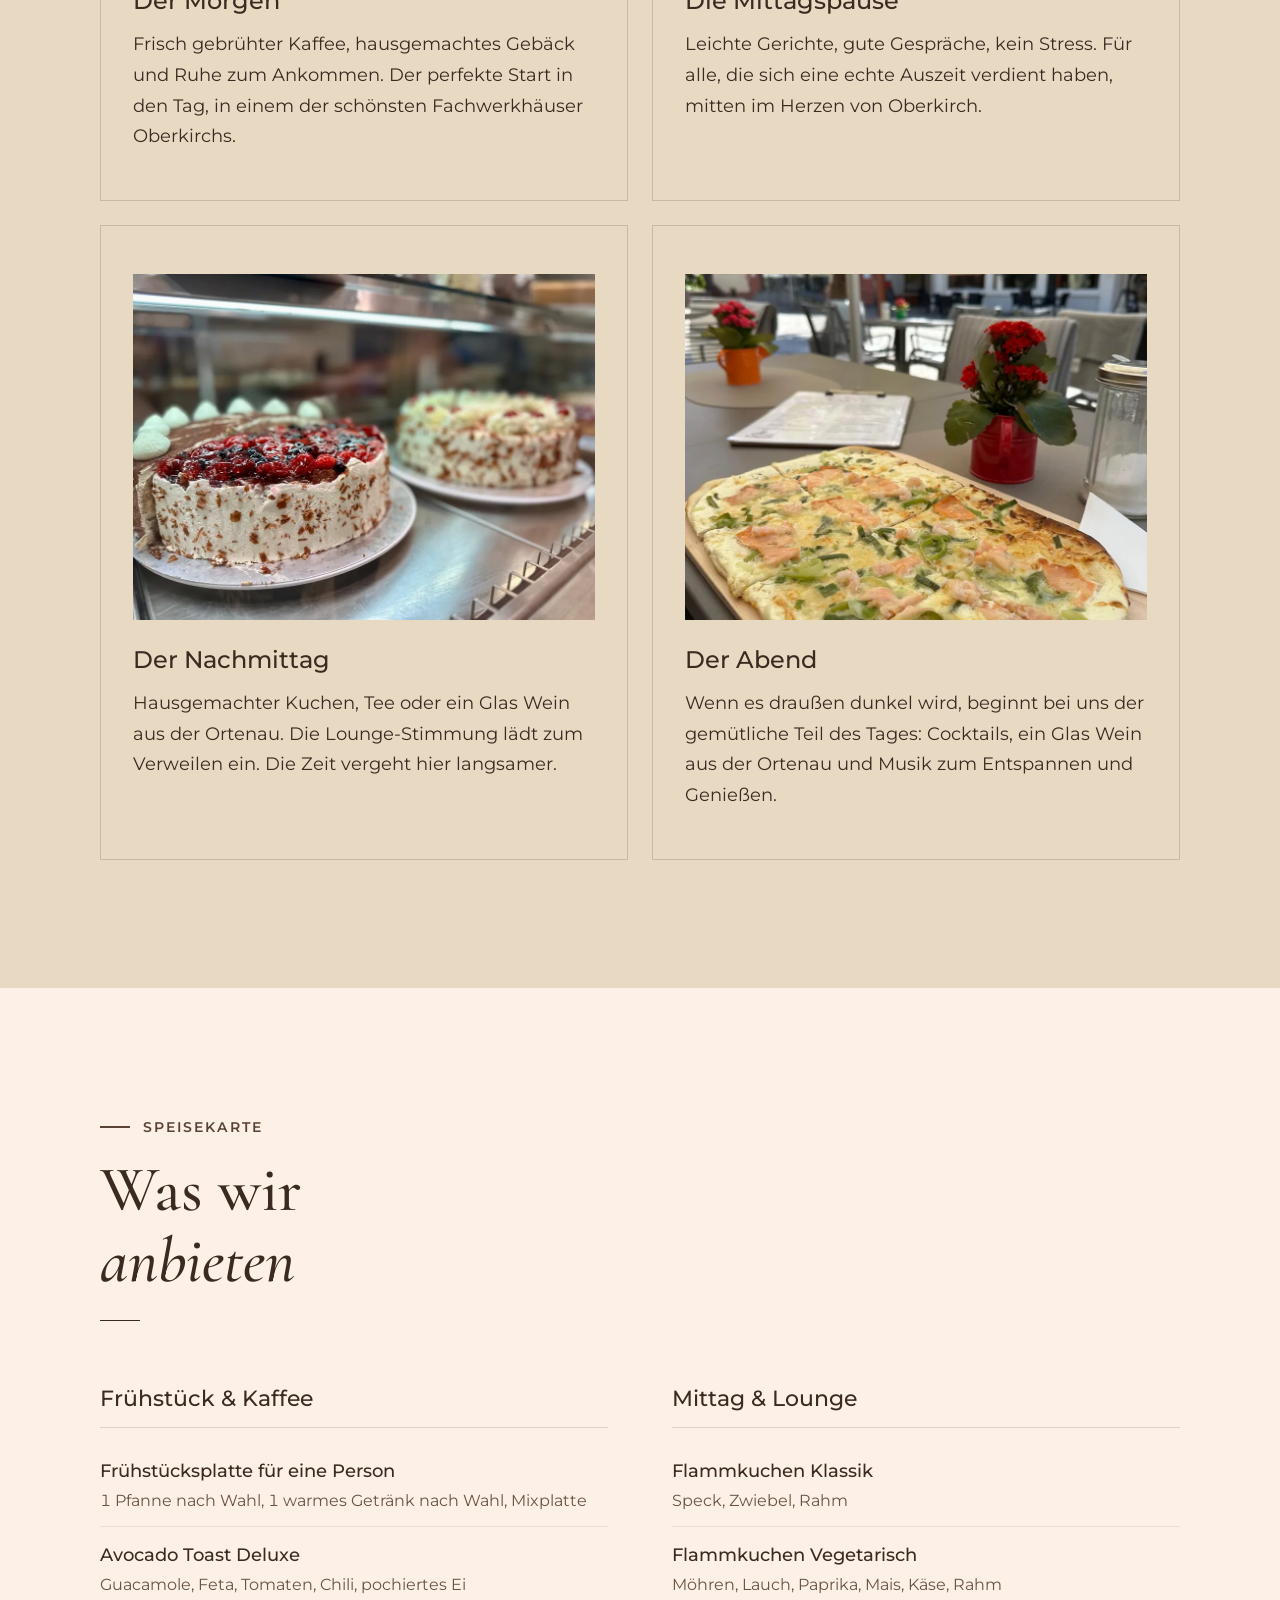
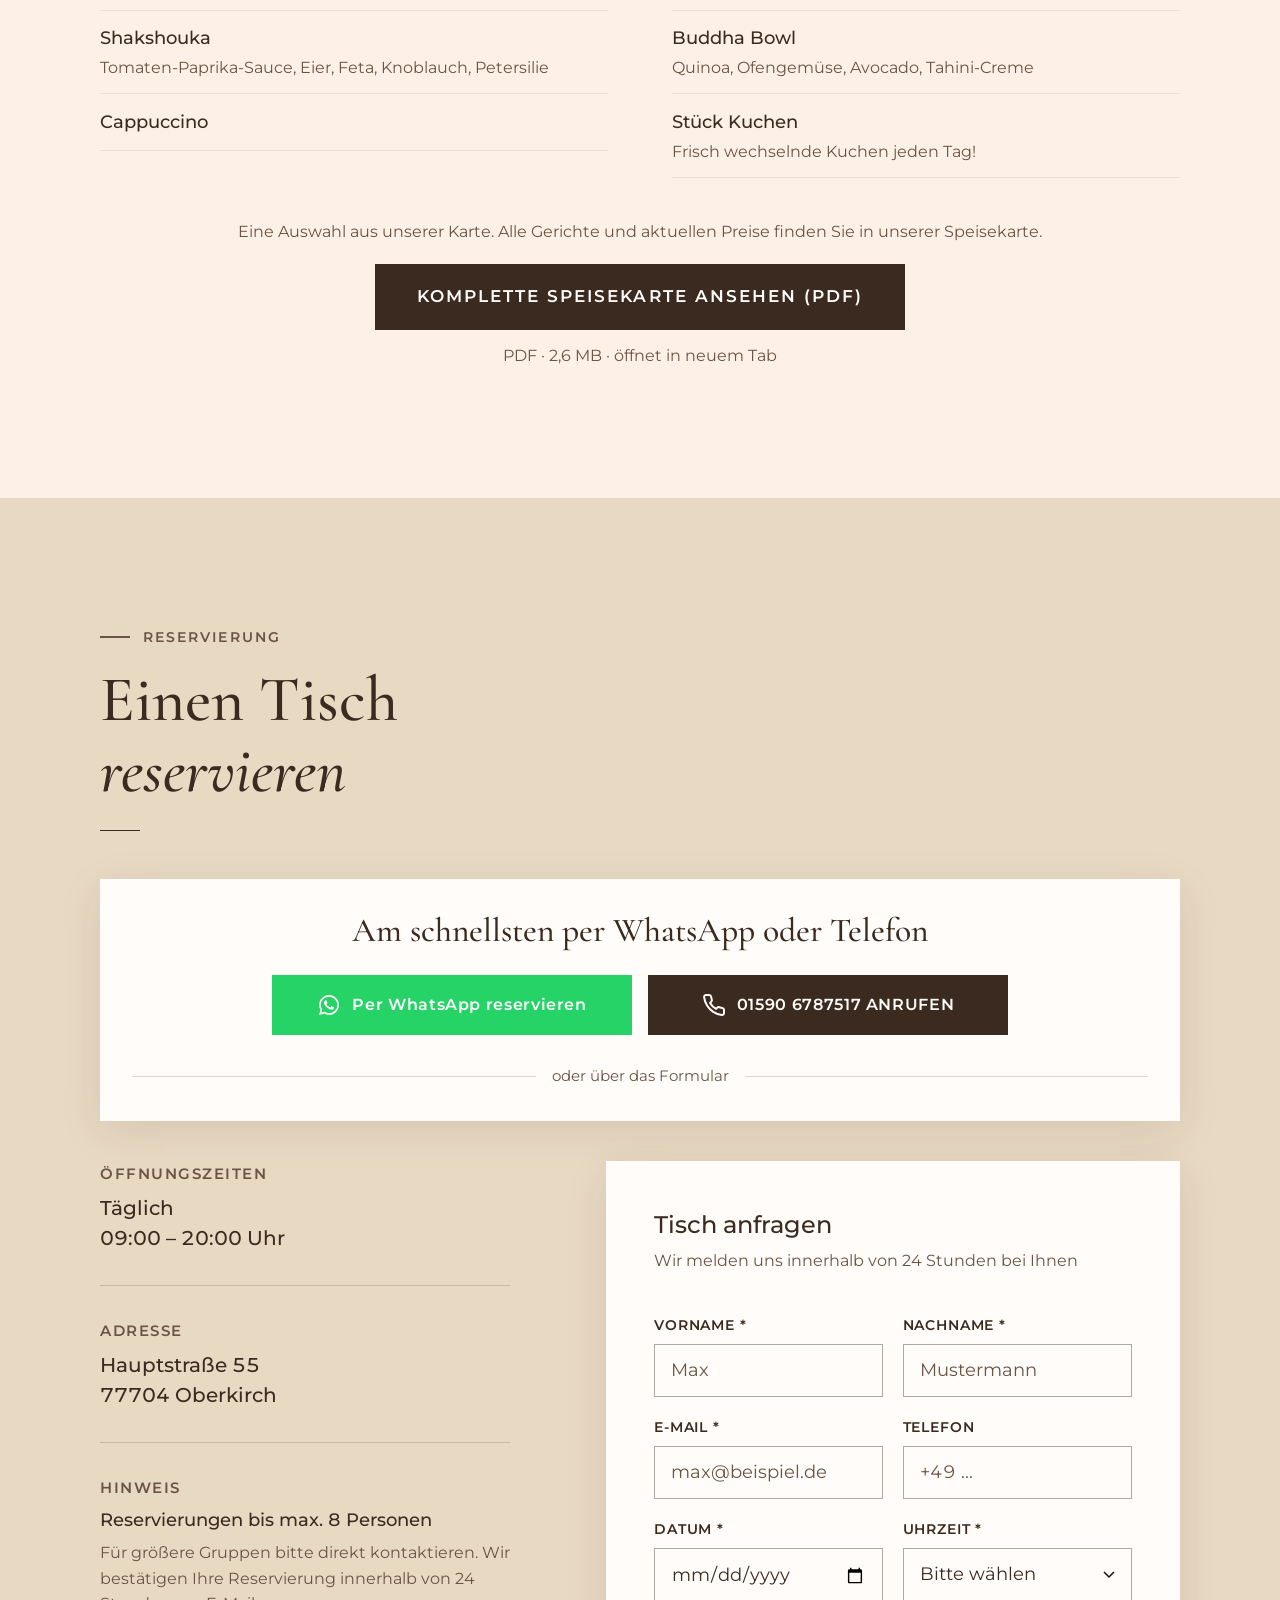
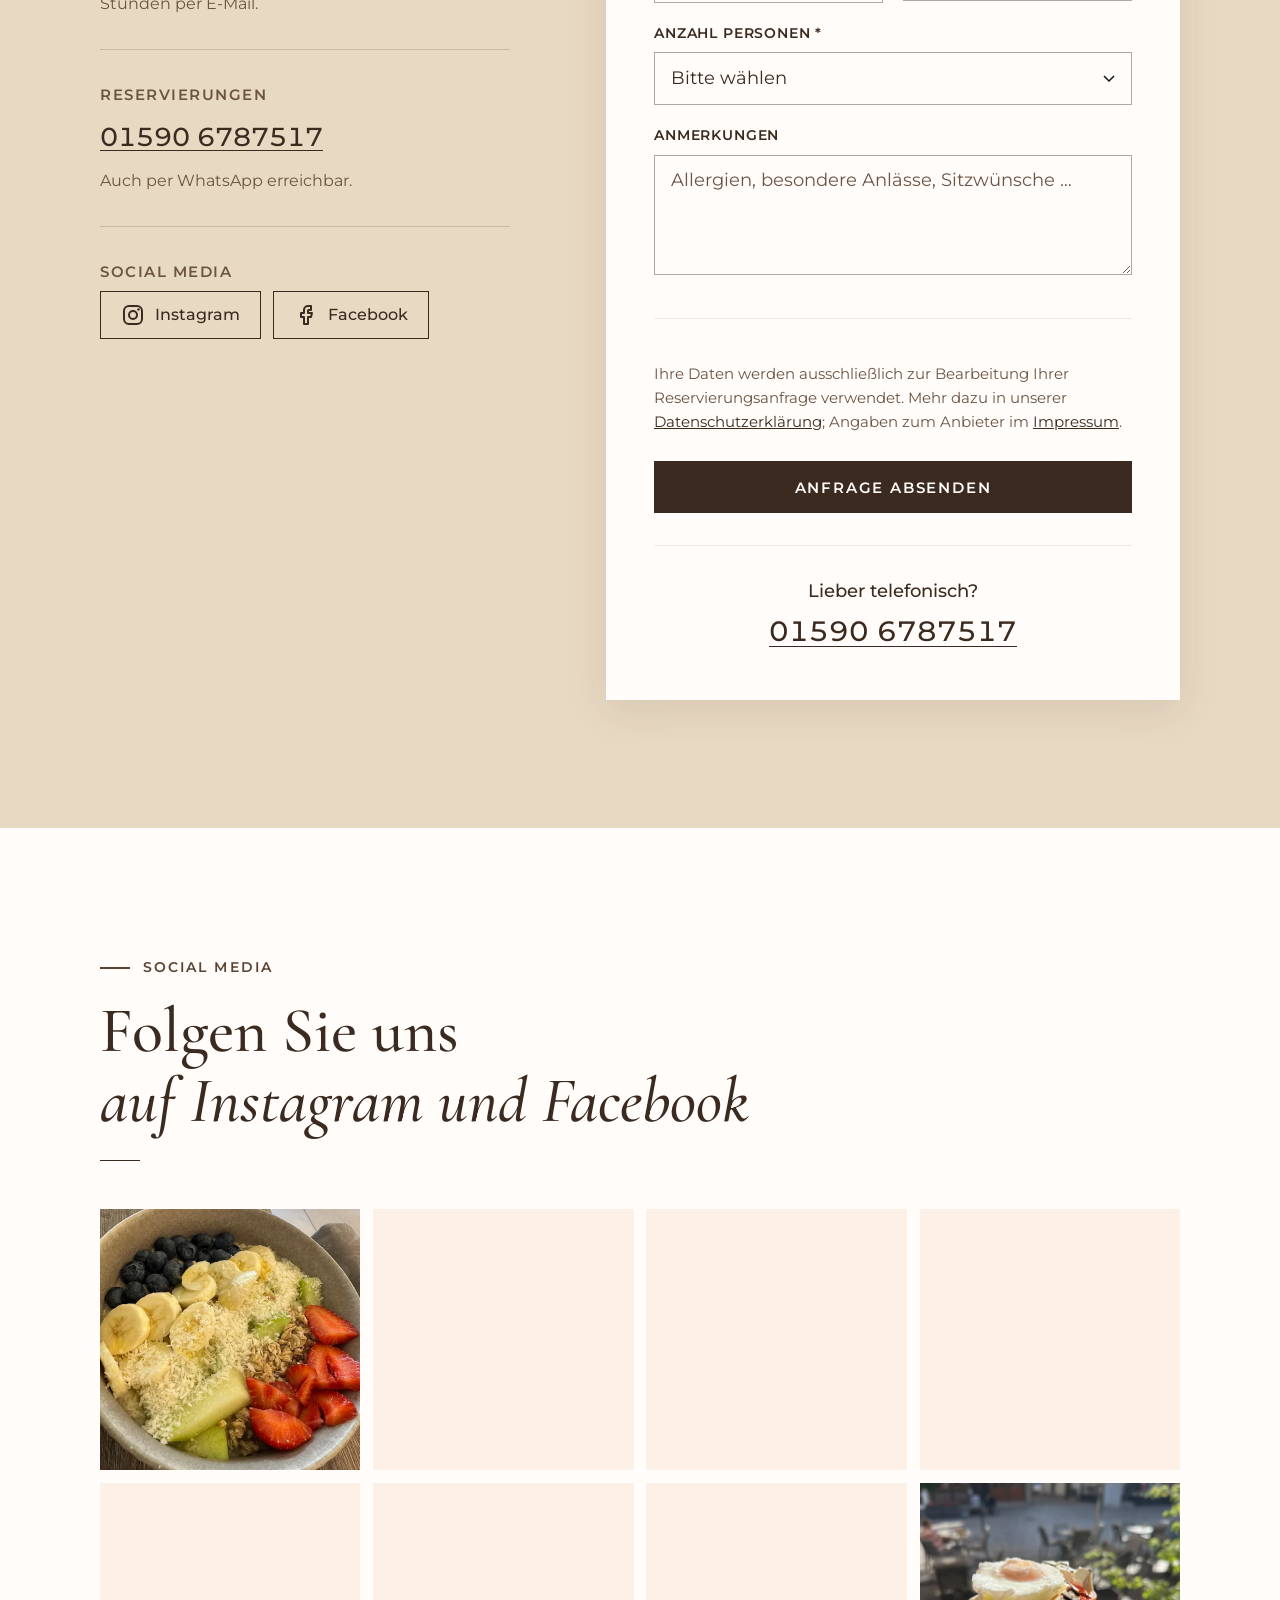
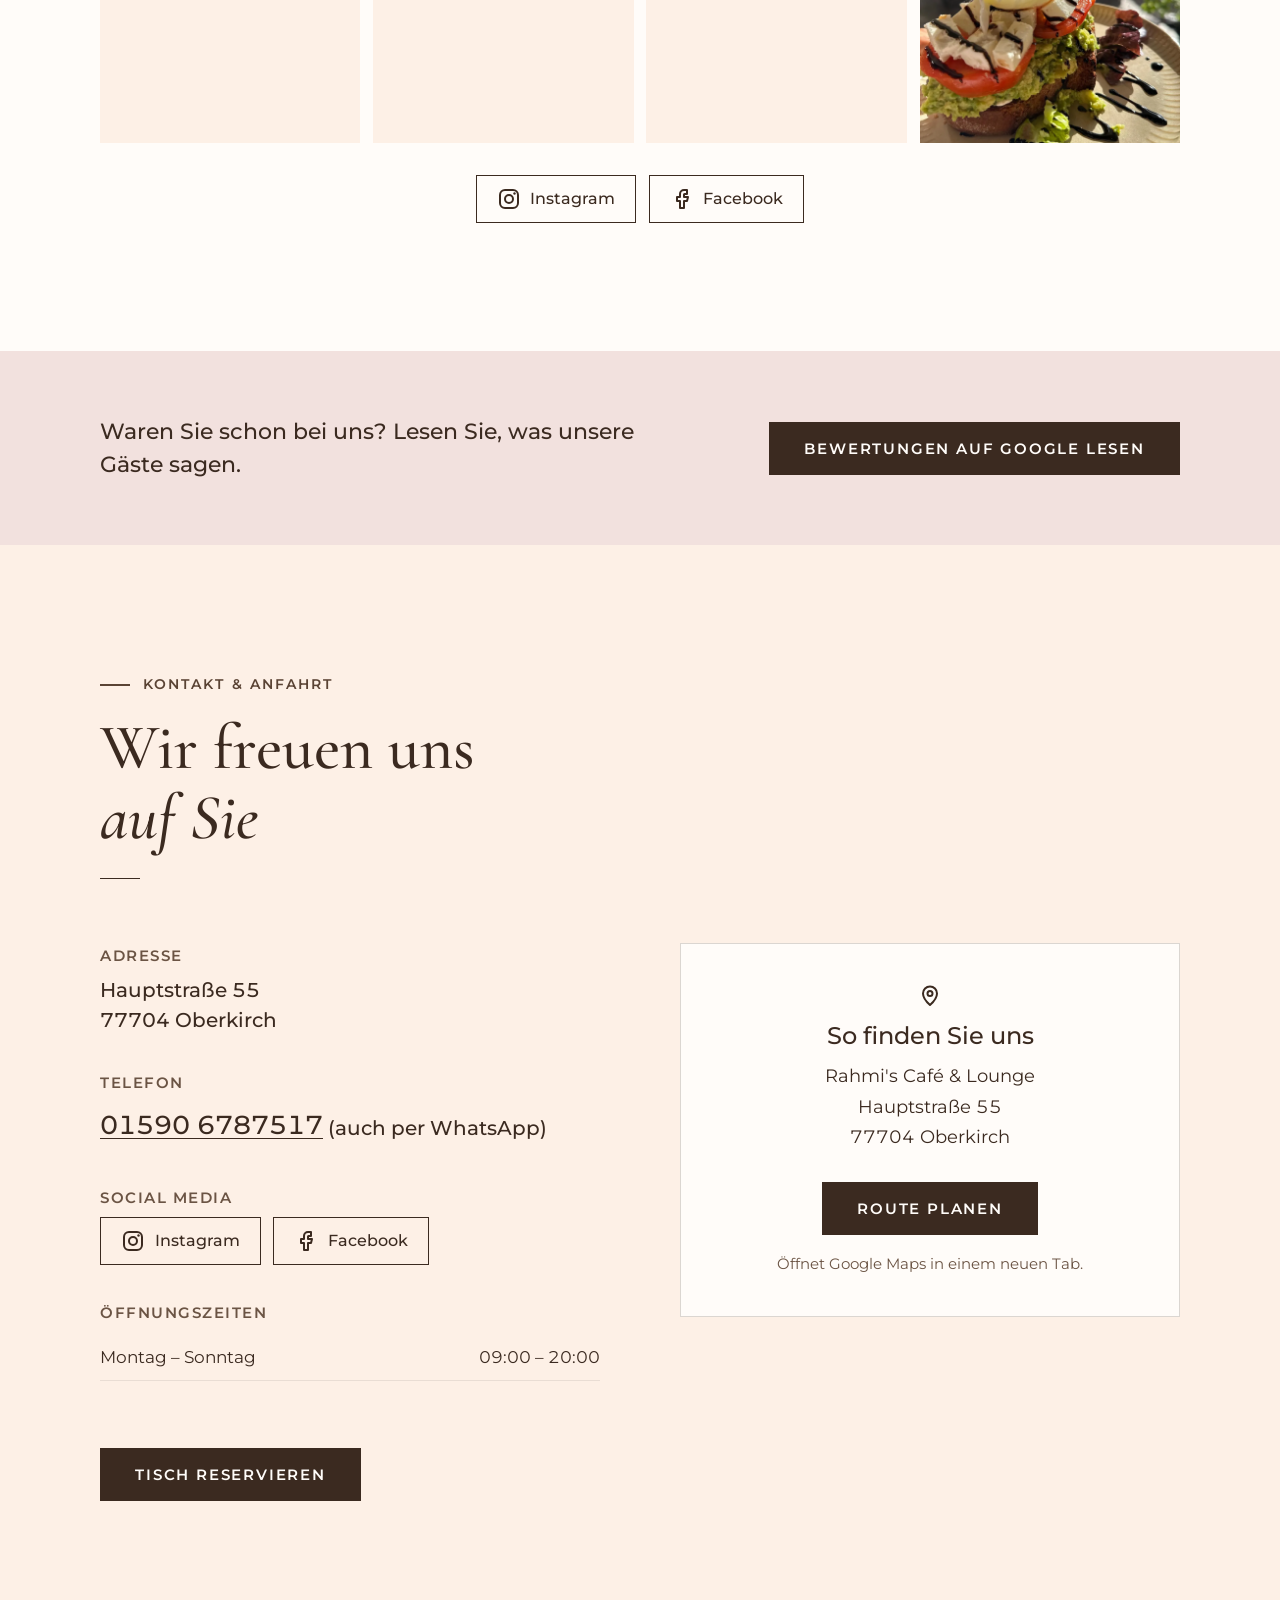
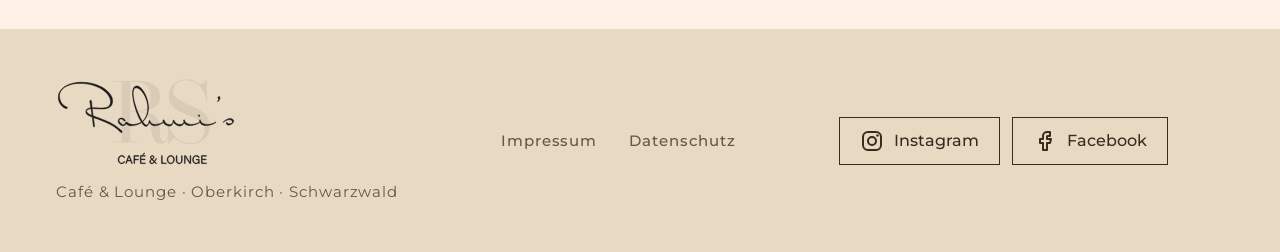
==== commit 37316a25: "Un solo teléfono: 01590 6787517 Co-Authored-By: Claude Sonnet 5.5 <noreply@anthropic.com>" ====
--- a/index.html
+++ b/index.html
@@ -30,7 +30,7 @@
     "name": "Rahmi's Café & Lounge",
     "url": "https://[BITTE ERGÄNZEN]/",
     "image": "https://[BITTE ERGÄNZEN]/assets/img/og-foto-09.jpg",
-    "telephone": "+49 159 06787517",
+    "telephone": "+49 1590 6787517",
     "address": {
       "@type": "PostalAddress",
       "streetAddress": "Hauptstraße 55",
@@ -269,7 +269,7 @@
       <h3 class="reserve-quick-title">Am schnellsten per WhatsApp oder Telefon</h3>
       <div class="reserve-quick-btns">
         <a class="btn-wa" href="https://wa.me/4915906787517?text=Hallo%20Rahmi%27s%20Caf%C3%A9%2C%20ich%20m%C3%B6chte%20gerne%20einen%20Tisch%20reservieren.%20Datum%3A%20%E2%80%A6%20Uhrzeit%3A%20%E2%80%A6%20Personen%3A%20%E2%80%A6" target="_blank" rel="noopener"><svg class="wa-icon" viewBox="0 0 24 24" width="24" height="24" fill="currentColor" aria-hidden="true" focusable="false"><path d="M12.04 2C6.58 2 2.13 6.45 2.13 11.91c0 1.75.46 3.45 1.32 4.95L2.05 22l5.25-1.38a9.9 9.9 0 0 0 4.74 1.21c5.46 0 9.91-4.45 9.91-9.91S17.5 2 12.04 2zm0 18.15c-1.48 0-2.93-.4-4.2-1.15l-.3-.18-3.12.82.83-3.04-.2-.31a8.2 8.2 0 0 1-1.26-4.38c0-4.54 3.7-8.23 8.25-8.23 4.54 0 8.23 3.69 8.23 8.23s-3.7 8.24-8.23 8.24zm4.52-6.16c-.25-.12-1.47-.72-1.69-.81-.23-.08-.39-.12-.56.12-.17.25-.64.81-.78.97-.14.17-.29.19-.54.06-.25-.12-1.05-.39-2-1.23-.74-.66-1.23-1.47-1.38-1.72-.14-.25-.02-.38.11-.5.11-.11.25-.29.37-.43.12-.14.17-.25.25-.41.08-.17.04-.31-.02-.43-.06-.12-.56-1.34-.76-1.84-.2-.48-.4-.42-.56-.42h-.48c-.17 0-.43.06-.66.31-.22.25-.86.85-.86 2.07s.88 2.4 1 2.56c.12.17 1.75 2.67 4.23 3.74.59.26 1.05.41 1.41.52.59.19 1.13.16 1.56.1.48-.07 1.47-.6 1.67-1.18.21-.58.21-1.07.14-1.18-.06-.1-.23-.17-.48-.29z"/></svg><span>Per WhatsApp reservieren</span></a>
-        <a class="btn btn-dark btn-call" href="tel:+4915906787517"><svg class="wa-icon" viewBox="0 0 24 24" width="24" height="24" fill="none" stroke="currentColor" stroke-width="2" stroke-linecap="round" stroke-linejoin="round" aria-hidden="true" focusable="false"><path d="M22 16.9v3a2 2 0 0 1-2.2 2 19.8 19.8 0 0 1-8.6-3.1 19.5 19.5 0 0 1-6-6A19.8 19.8 0 0 1 2.1 4.2 2 2 0 0 1 4.1 2h3a2 2 0 0 1 2 1.7c.1 1 .4 1.9.7 2.8a2 2 0 0 1-.5 2.1L8.1 9.9a16 16 0 0 0 6 6l1.3-1.3a2 2 0 0 1 2.1-.4c.9.3 1.8.6 2.8.7a2 2 0 0 1 1.7 2z"/></svg><span>0159 0678 7517 anrufen</span></a>
+        <a class="btn btn-dark btn-call" href="tel:+4915906787517"><svg class="wa-icon" viewBox="0 0 24 24" width="24" height="24" fill="none" stroke="currentColor" stroke-width="2" stroke-linecap="round" stroke-linejoin="round" aria-hidden="true" focusable="false"><path d="M22 16.9v3a2 2 0 0 1-2.2 2 19.8 19.8 0 0 1-8.6-3.1 19.5 19.5 0 0 1-6-6A19.8 19.8 0 0 1 2.1 4.2 2 2 0 0 1 4.1 2h3a2 2 0 0 1 2 1.7c.1 1 .4 1.9.7 2.8a2 2 0 0 1-.5 2.1L8.1 9.9a16 16 0 0 0 6 6l1.3-1.3a2 2 0 0 1 2.1-.4c.9.3 1.8.6 2.8.7a2 2 0 0 1 1.7 2z"/></svg><span>01590 6787517 anrufen</span></a>
       </div>
       <p class="reserve-quick-or"><span>oder über das Formular</span></p>
     </div>
@@ -292,7 +292,7 @@
         </div>
         <div class="reserve-info-block">
           <span class="reserve-info-label">Reservierungen</span>
-          <div class="reserve-info-value"><a class="phone-link" href="tel:+4915906787517">0159 0678 7517</a></div>
+          <div class="reserve-info-value"><a class="phone-link" href="tel:+4915906787517">01590 6787517</a></div>
           <p class="reserve-info-note">Auch per WhatsApp erreichbar.</p>
         </div>
         <div class="reserve-info-block">
@@ -405,7 +405,7 @@
 
             <div class="form-error" id="formError" role="alert" hidden>
               Ihre Anfrage konnte leider nicht gesendet werden. Bitte rufen Sie uns an:
-              <a href="tel:+4915906787517">0159 0678 7517</a>
+              <a href="tel:+4915906787517">01590 6787517</a>
             </div>
             <button type="submit" class="form-submit">Anfrage absenden</button>
           </form>
@@ -420,7 +420,7 @@
           <!-- Alternativas directas -->
           <div class="reserve-alt">
             <p class="reserve-phone">Lieber telefonisch?
-              <a href="tel:+4915906787517">0159 0678 7517</a>
+              <a href="tel:+4915906787517">01590 6787517</a>
             </p>
             <!-- E-Mail-Button: Adresse noch nicht bestätigt
             <a href="mailto:[BITTE ERGÄNZEN]" class="social-btn"><svg class="social-icon" viewBox="0 0 24 24" width="24" height="24" fill="none" stroke="currentColor" stroke-width="2" stroke-linecap="round" stroke-linejoin="round" aria-hidden="true" focusable="false"><rect x="3" y="5" width="18" height="14" rx="2"/><path d="M3.5 6.5L12 13l8.5-6.5"/></svg><span>Per E-Mail</span></a>
@@ -507,7 +507,7 @@
         </div>
         <div class="contact-block">
           <span class="contact-label">Telefon</span>
-          <div class="contact-value"><a class="phone-link" href="tel:+4915906787517">0159 0678 7517</a> (auch per WhatsApp)</div>
+          <div class="contact-value"><a class="phone-link" href="tel:+4915906787517">01590 6787517</a> (auch per WhatsApp)</div>
         </div>
         <div class="contact-block">
           <span class="contact-label">Social Media</span>
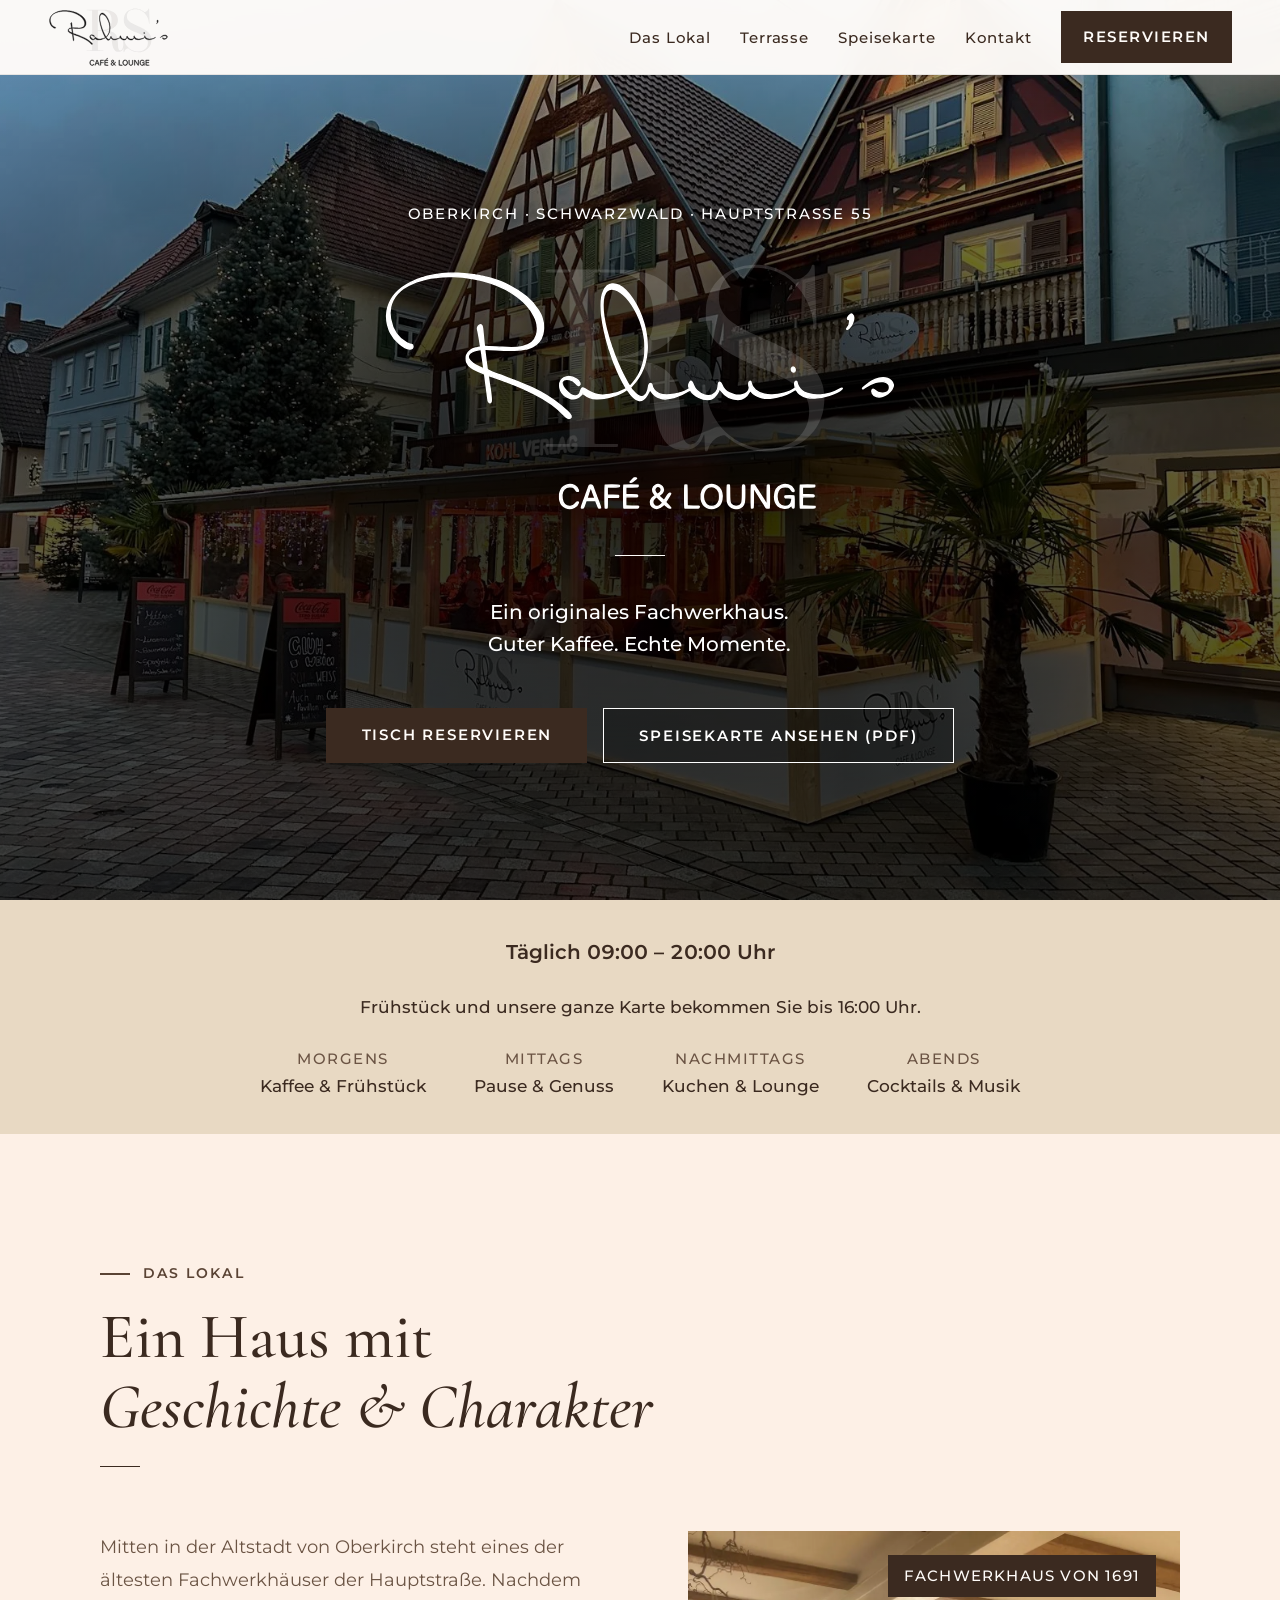
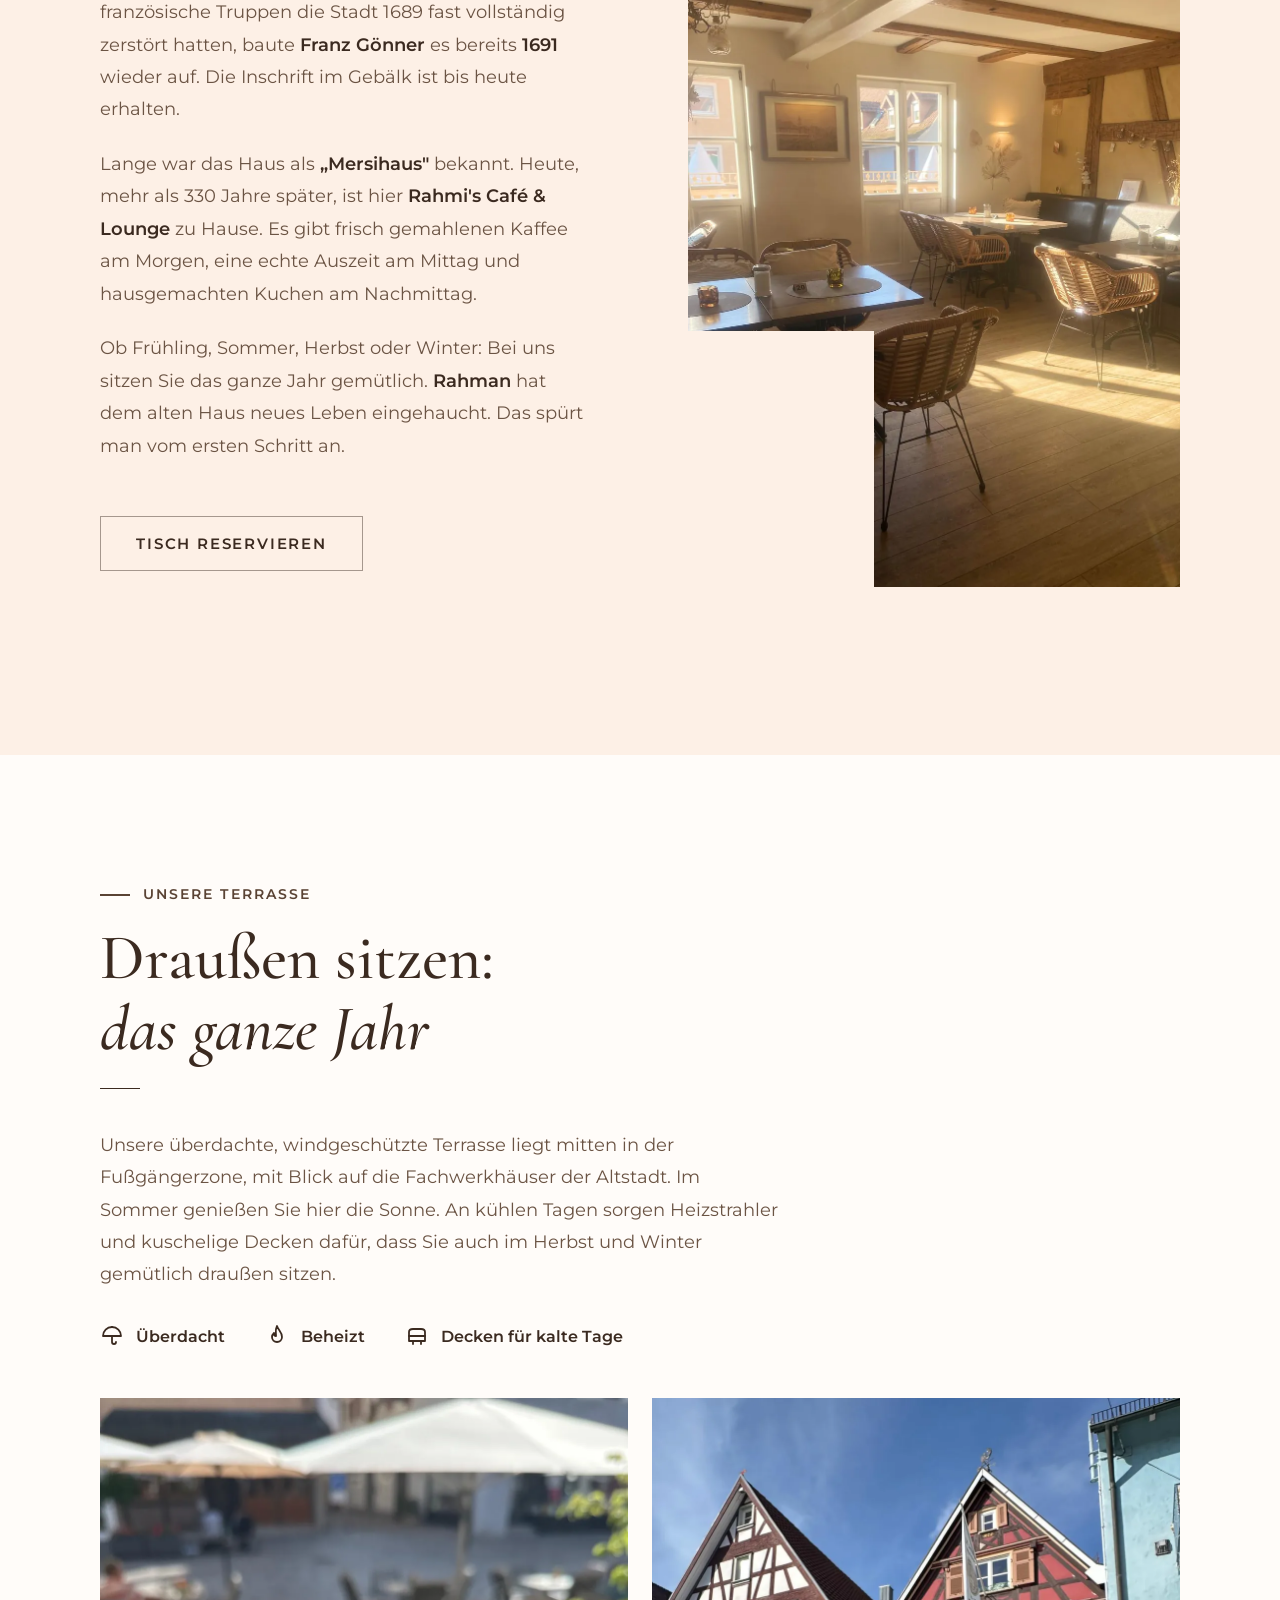
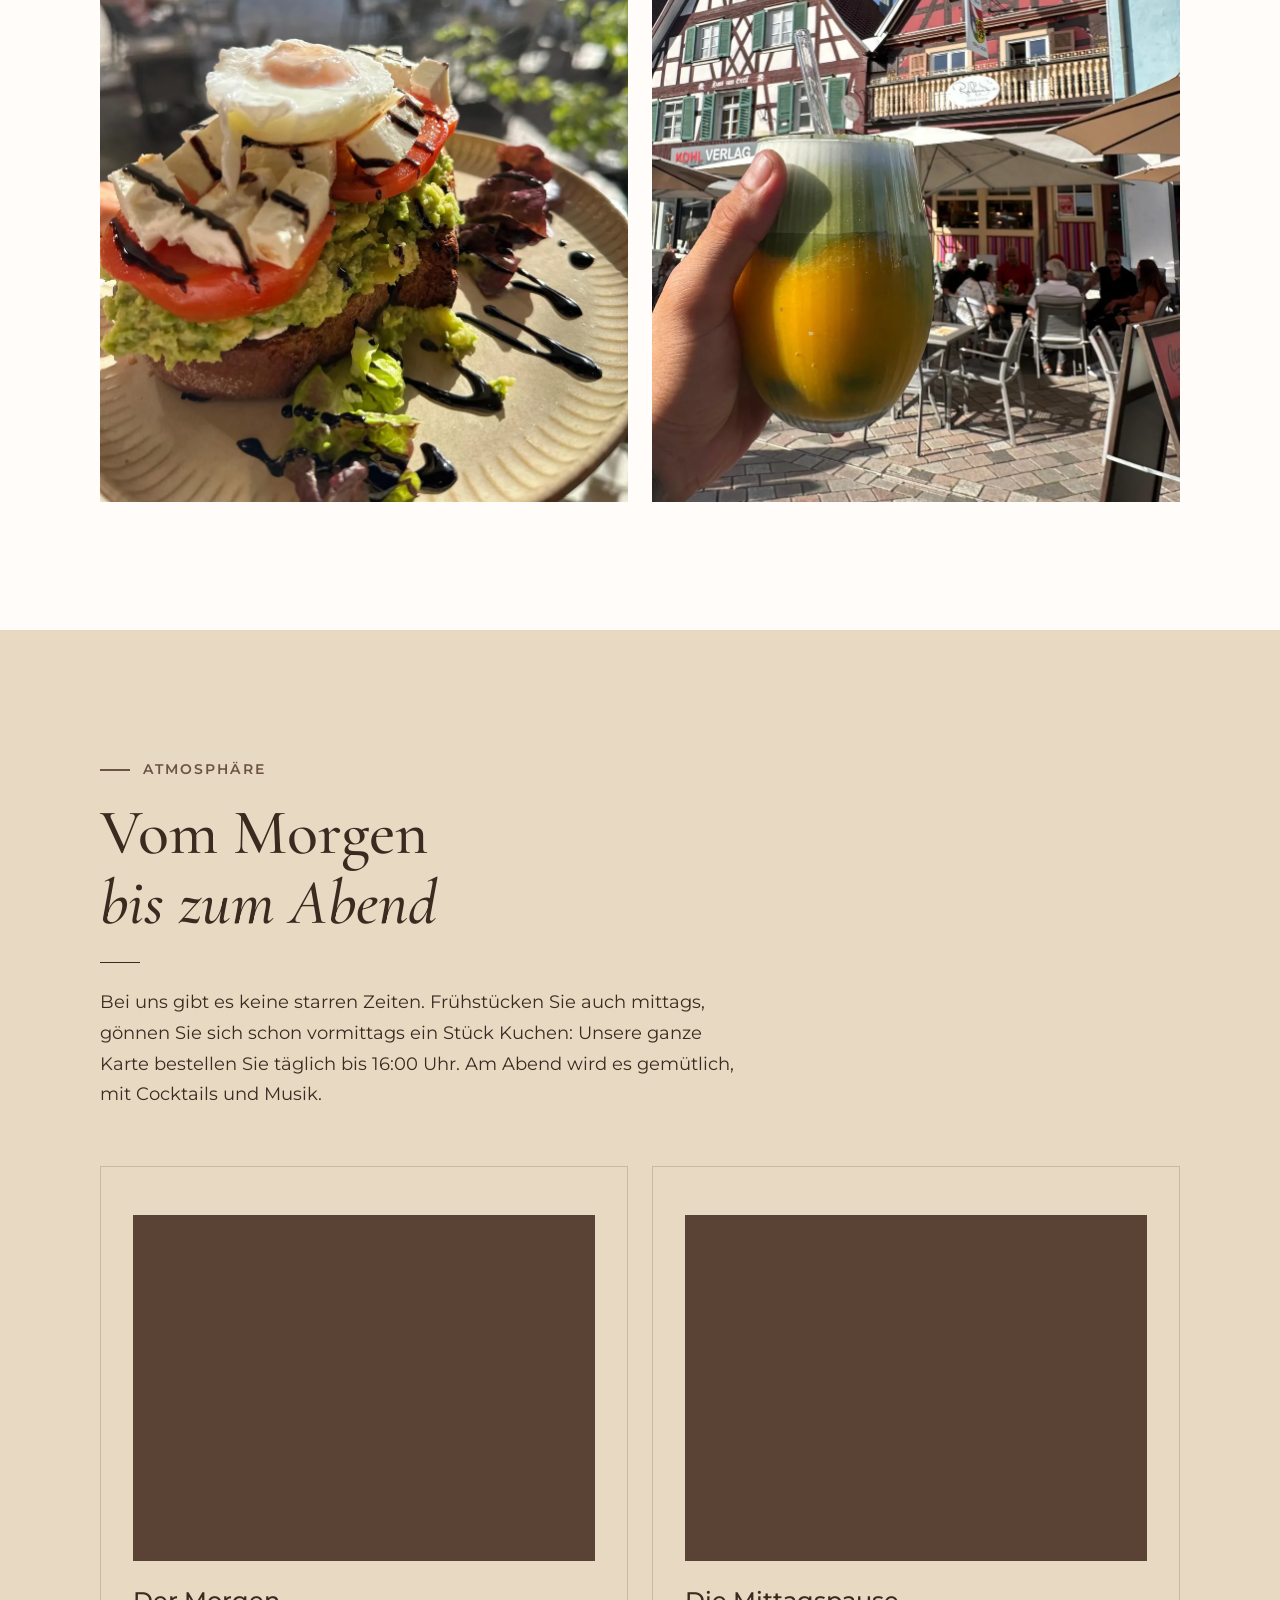
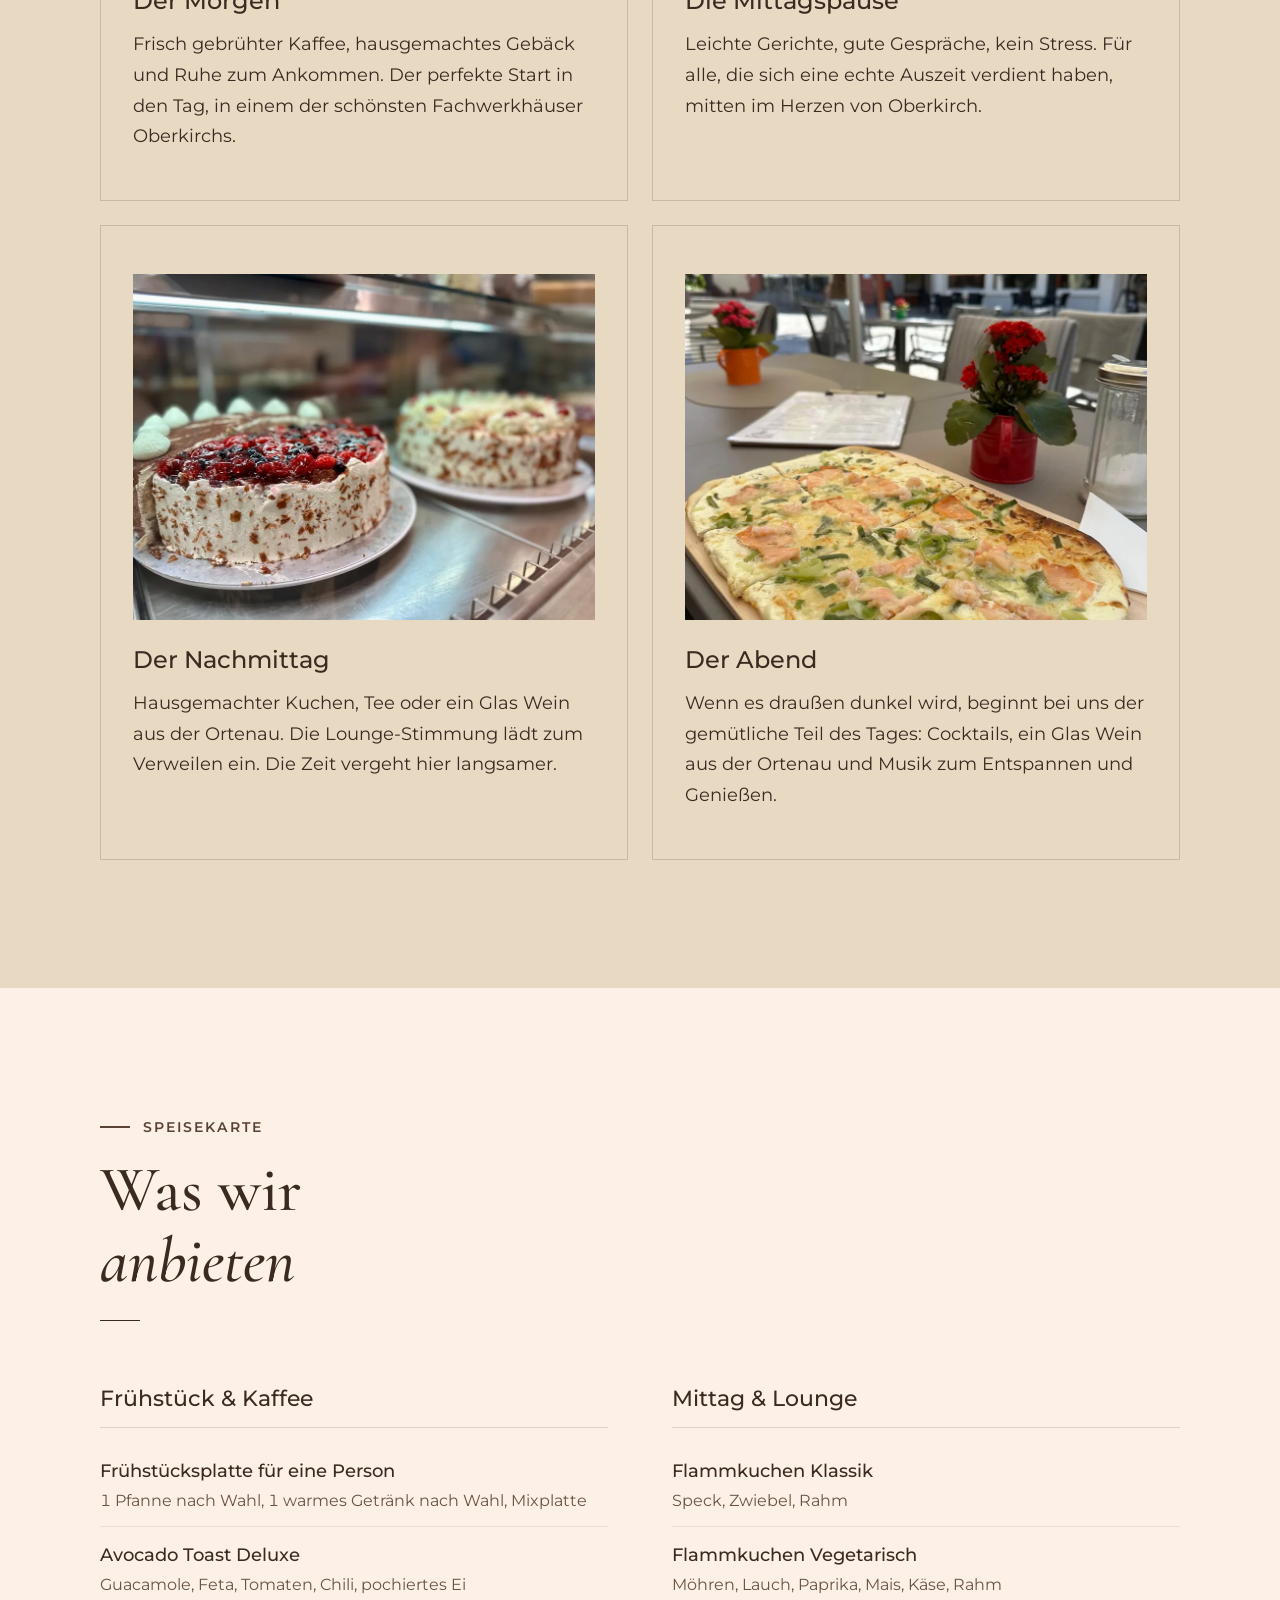
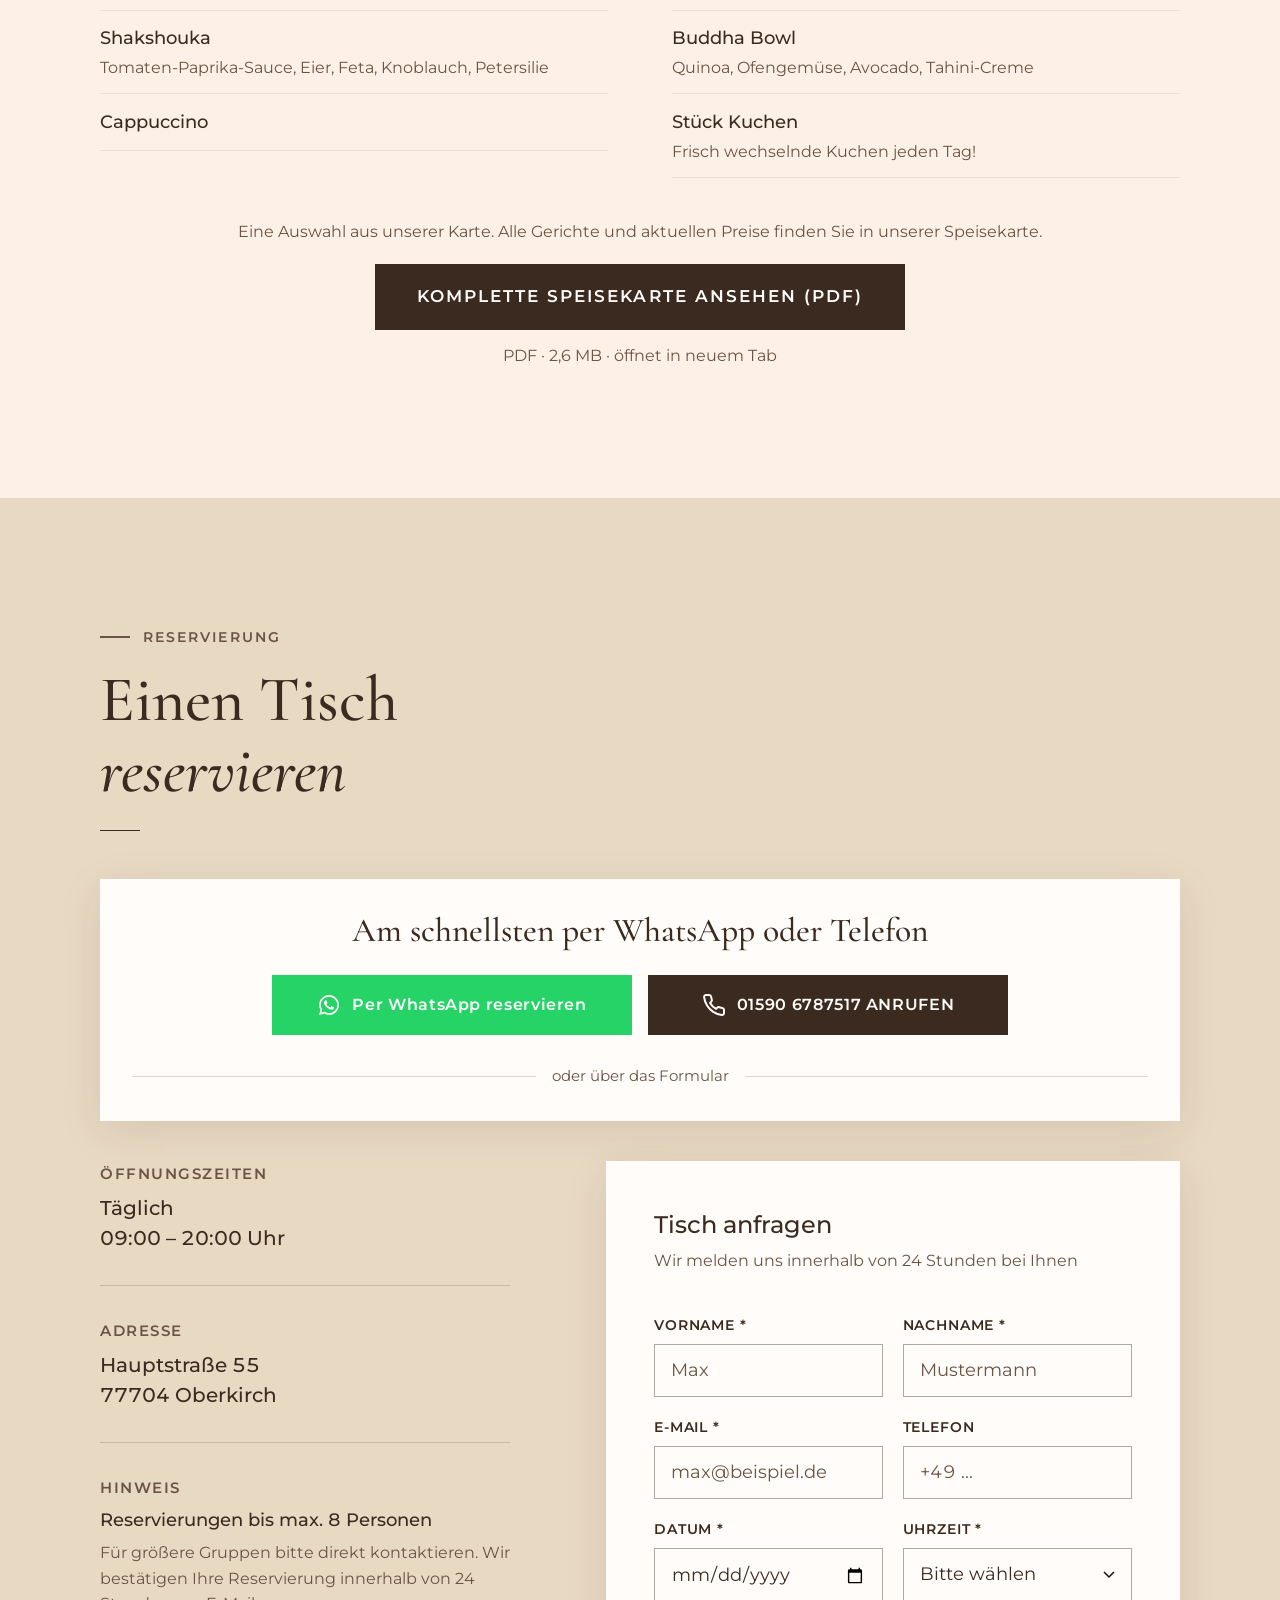
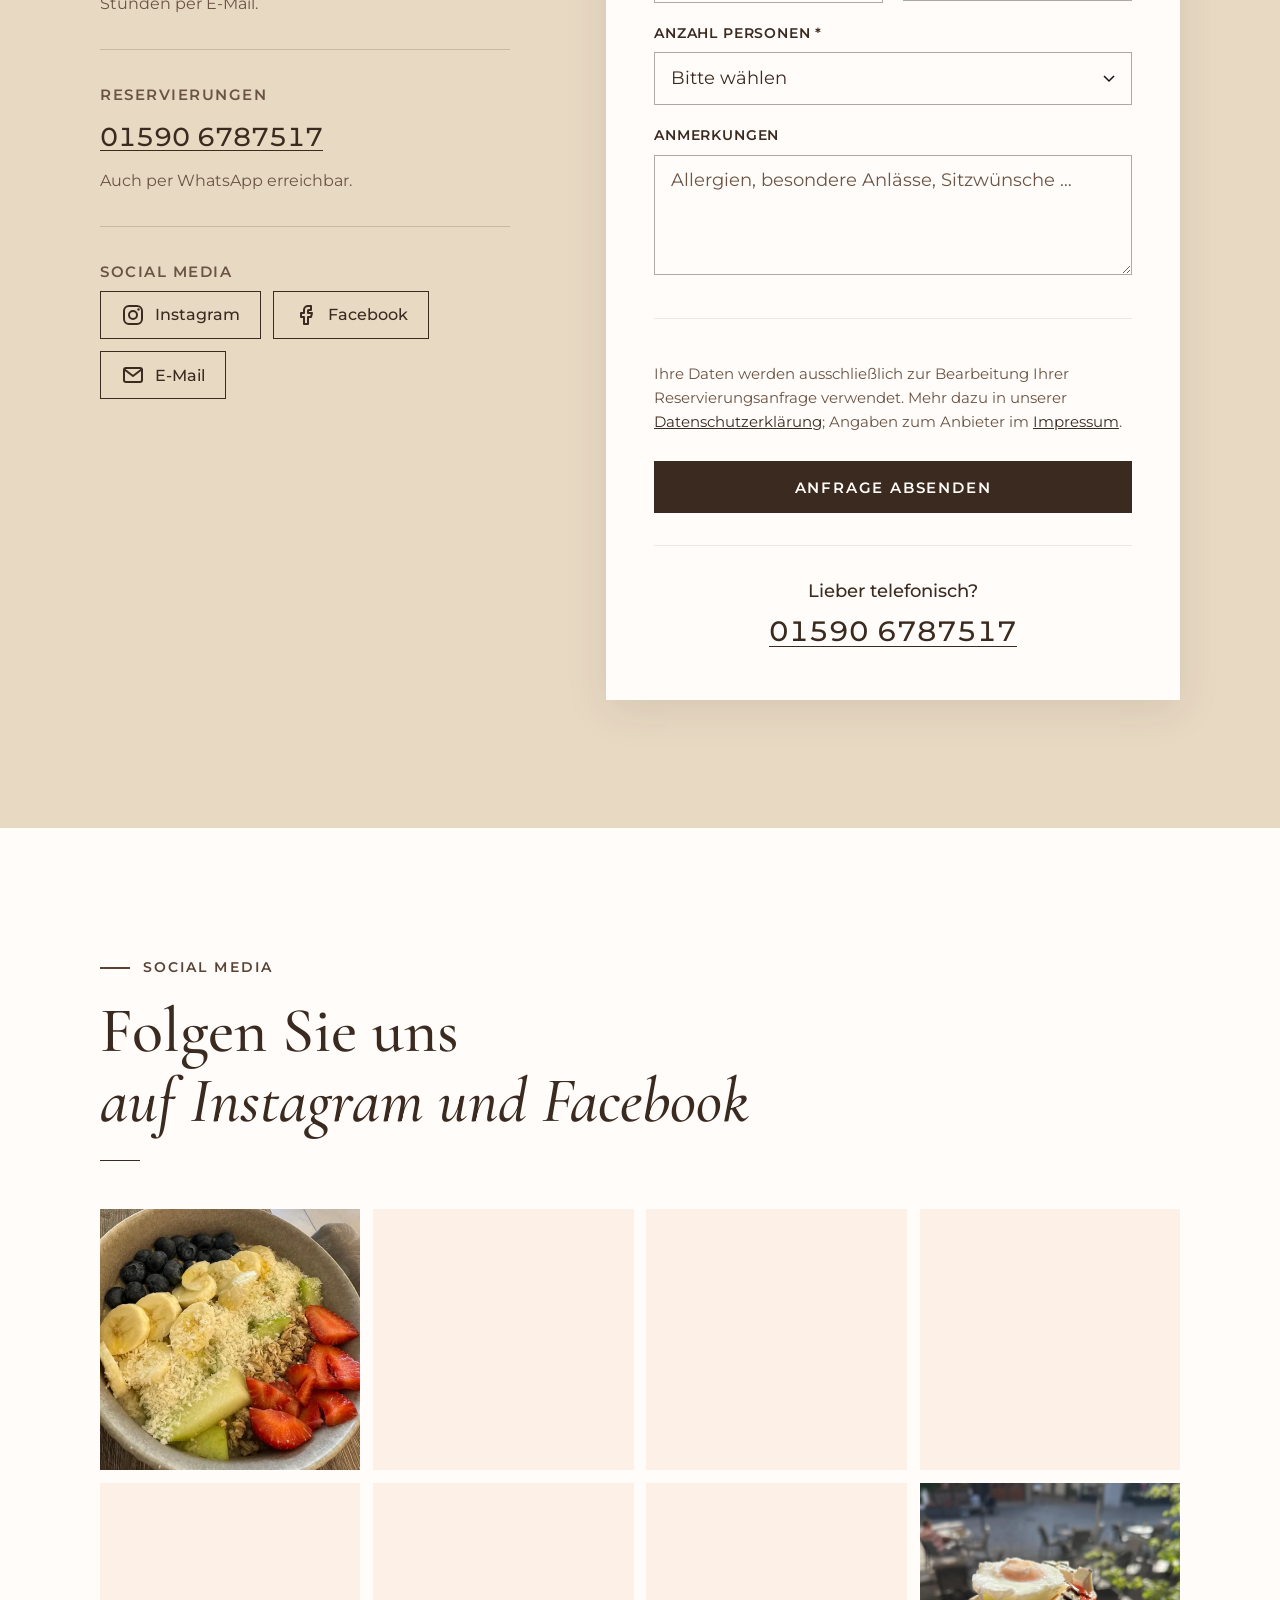
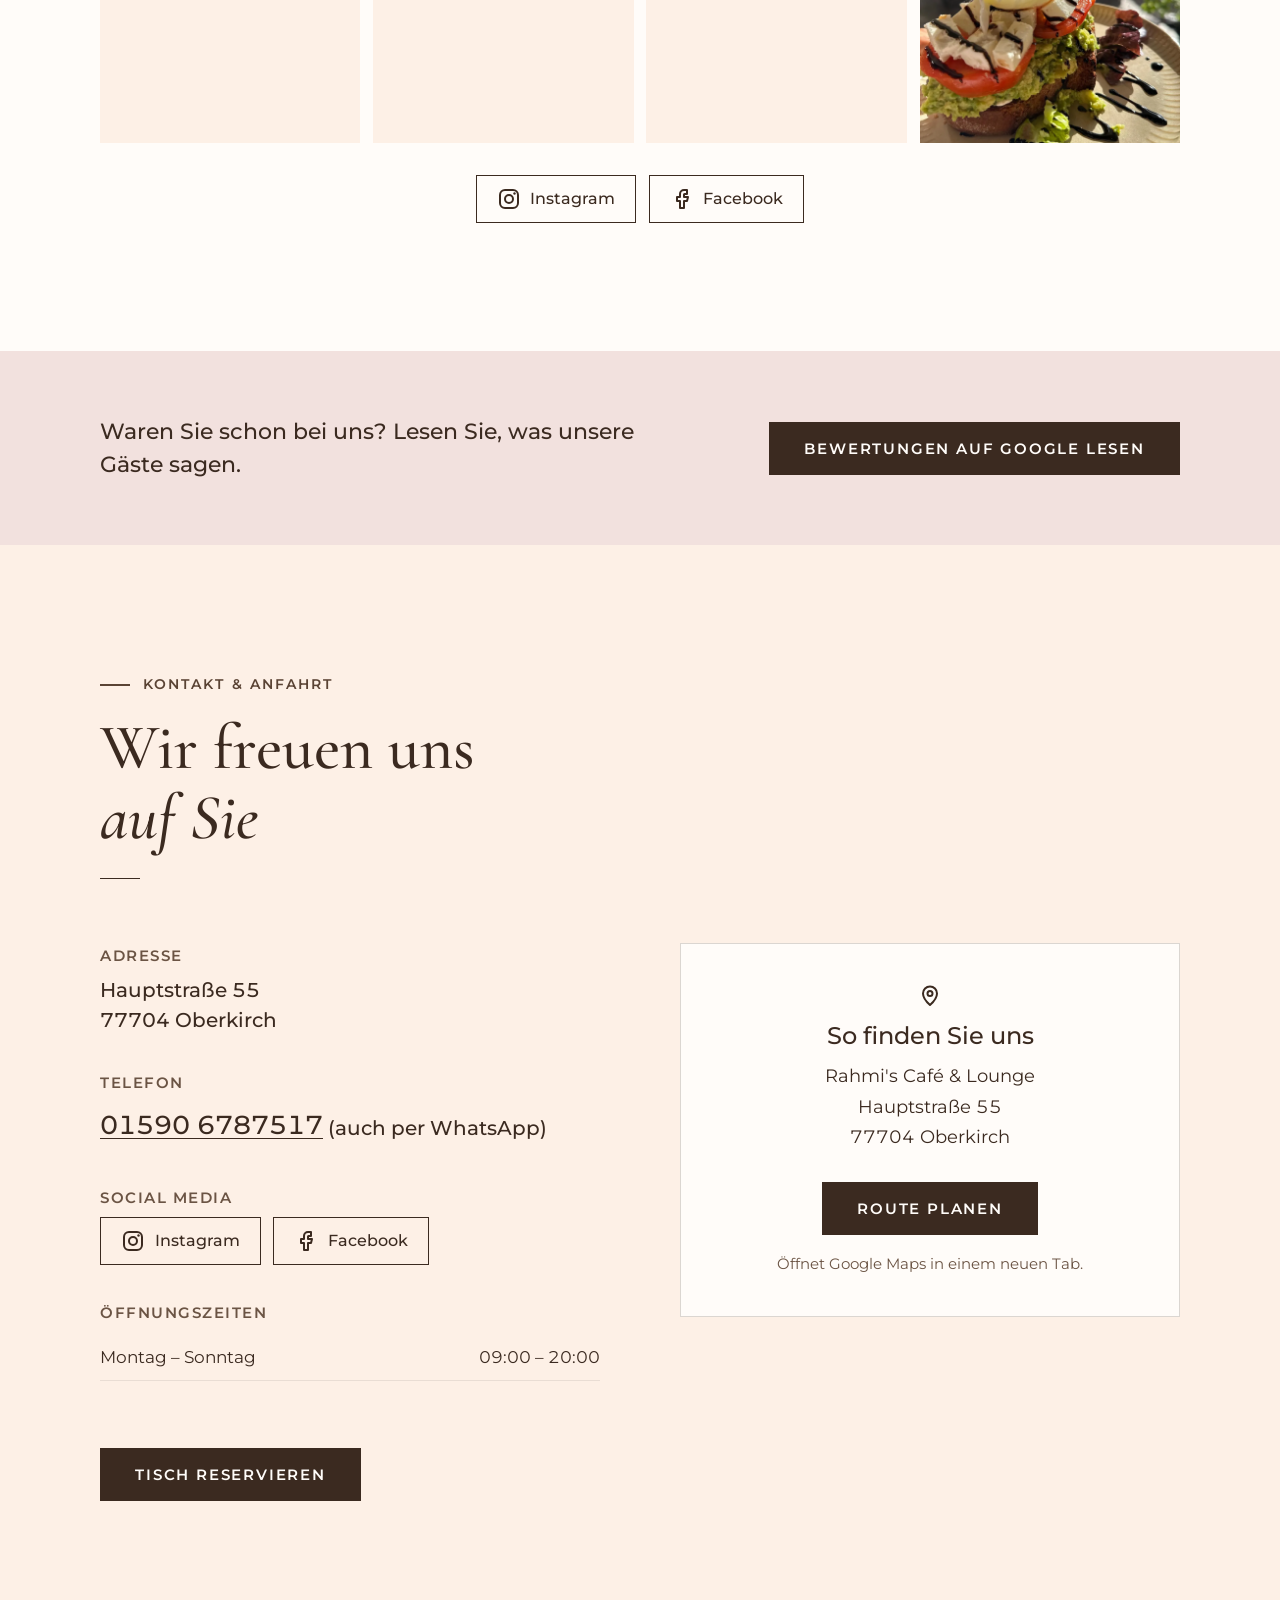
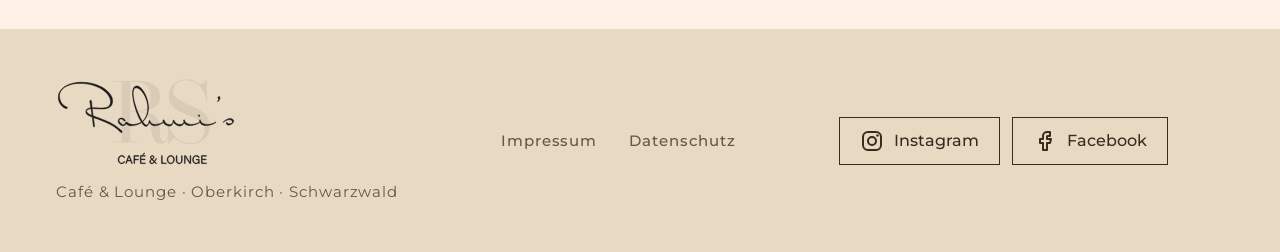
==== commit a7fba6be: "Datos reales: dominio, e-mail, Datenschutz Co-Authored-By: Claude Sonnet 5.5 <noreply@anthropic.com>" ====
--- a/index.html
+++ b/index.html
@@ -5,7 +5,7 @@
   <meta name="viewport" content="width=device-width, initial-scale=1.0"/>
   <title>Rahmi's Café & Lounge: Café in der Altstadt von Oberkirch</title>
   <meta name="description" content="Rahmi's Café & Lounge in Oberkirch: Café mit Frühstück, hausgemachtem Kuchen und beheizter Terrasse in der Altstadt. Täglich 09–20 Uhr geöffnet."/>
-  <link rel="canonical" href="https://[BITTE ERGÄNZEN]/"/>
+  <link rel="canonical" href="https://rahmiscafe.de/"/>
   <link rel="icon" href="/favicon.ico" sizes="any">
   <link rel="icon" href="/favicon.svg" type="image/svg+xml">
   <link rel="apple-touch-icon" href="/apple-touch-icon.png">
@@ -17,8 +17,8 @@
   <meta property="og:site_name" content="Rahmi's Café &amp; Lounge"/>
   <meta property="og:title" content="Rahmi's Café &amp; Lounge: Café in der Altstadt von Oberkirch"/>
   <meta property="og:description" content="Rahmi's Café & Lounge in Oberkirch: Café mit Frühstück, hausgemachtem Kuchen und beheizter Terrasse in der Altstadt. Täglich 09–20 Uhr geöffnet."/>
-  <meta property="og:url" content="https://[BITTE ERGÄNZEN]/"/>
-  <meta property="og:image" content="https://[BITTE ERGÄNZEN]/assets/img/og-foto-09.jpg"/>
+  <meta property="og:url" content="https://rahmiscafe.de/"/>
+  <meta property="og:image" content="https://rahmiscafe.de/assets/img/og-foto-09.jpg"/>
   <meta property="og:image:width" content="1200"/>
   <meta property="og:image:height" content="630"/>
   <meta property="og:image:alt" content="Rahmi's Café &amp; Lounge im historischen Fachwerkhaus in Oberkirch"/>
@@ -28,8 +28,8 @@
     "@context": "https://schema.org",
     "@type": "CafeOrCoffeeShop",
     "name": "Rahmi's Café & Lounge",
-    "url": "https://[BITTE ERGÄNZEN]/",
-    "image": "https://[BITTE ERGÄNZEN]/assets/img/og-foto-09.jpg",
+    "url": "https://rahmiscafe.de/",
+    "image": "https://rahmiscafe.de/assets/img/og-foto-09.jpg",
     "telephone": "+49 1590 6787517",
     "address": {
       "@type": "PostalAddress",
@@ -65,7 +65,7 @@
       "Kuchen",
       "Flammkuchen"
     ],
-    "menu": "https://[BITTE ERGÄNZEN]/assets/docs/speisekarte.pdf",
+    "menu": "https://rahmiscafe.de/assets/docs/speisekarte.pdf",
     "acceptsReservations": true,
     "priceRange": "€€",
     "sameAs": [
@@ -300,6 +300,7 @@
           <div class="social social--dark">
             <a class="social-btn" href="https://www.instagram.com/rahmiscafe" target="_blank" rel="noopener" aria-label="Rahmi's Café auf Instagram"><svg class="social-icon" viewBox="0 0 24 24" width="24" height="24" fill="none" stroke="currentColor" stroke-width="2" stroke-linecap="round" stroke-linejoin="round" aria-hidden="true" focusable="false"><rect x="3" y="3" width="18" height="18" rx="5"/><circle cx="12" cy="12" r="4"/><circle cx="17.5" cy="6.5" r="1.2" fill="currentColor" stroke="none"/></svg><span>Instagram</span></a>
             <a class="social-btn" href="https://www.facebook.com/profile.php?id=61572491687756" target="_blank" rel="noopener" aria-label="Rahmi's Café auf Facebook"><svg class="social-icon" viewBox="0 0 24 24" width="24" height="24" fill="none" stroke="currentColor" stroke-width="2" stroke-linecap="round" stroke-linejoin="round" aria-hidden="true" focusable="false"><path d="M17 3h-3a4 4 0 0 0-4 4v3H7v4h3v7h4v-7h3l1-4h-4V7.5a.5.5 0 0 1 .5-.5H17z"/></svg><span>Facebook</span></a>
+            <a class="social-btn" href="mailto:info@rahmiscafe.de" aria-label="E-Mail an Rahmi's Café"><svg class="social-icon" viewBox="0 0 24 24" width="24" height="24" fill="none" stroke="currentColor" stroke-width="2" stroke-linecap="round" stroke-linejoin="round" aria-hidden="true" focusable="false"><rect x="3" y="5" width="18" height="14" rx="2"/><path d="M3.5 6.5L12 13l8.5-6.5"/></svg><span>E-Mail</span></a>
           </div>
         </div>
       </div>
@@ -422,9 +423,6 @@
             <p class="reserve-phone">Lieber telefonisch?
               <a href="tel:+4915906787517">01590 6787517</a>
             </p>
-            <!-- E-Mail-Button: Adresse noch nicht bestätigt
-            <a href="mailto:[BITTE ERGÄNZEN]" class="social-btn"><svg class="social-icon" viewBox="0 0 24 24" width="24" height="24" fill="none" stroke="currentColor" stroke-width="2" stroke-linecap="round" stroke-linejoin="round" aria-hidden="true" focusable="false"><rect x="3" y="5" width="18" height="14" rx="2"/><path d="M3.5 6.5L12 13l8.5-6.5"/></svg><span>Per E-Mail</span></a>
-            -->
           </div>
         </div>
       </div>
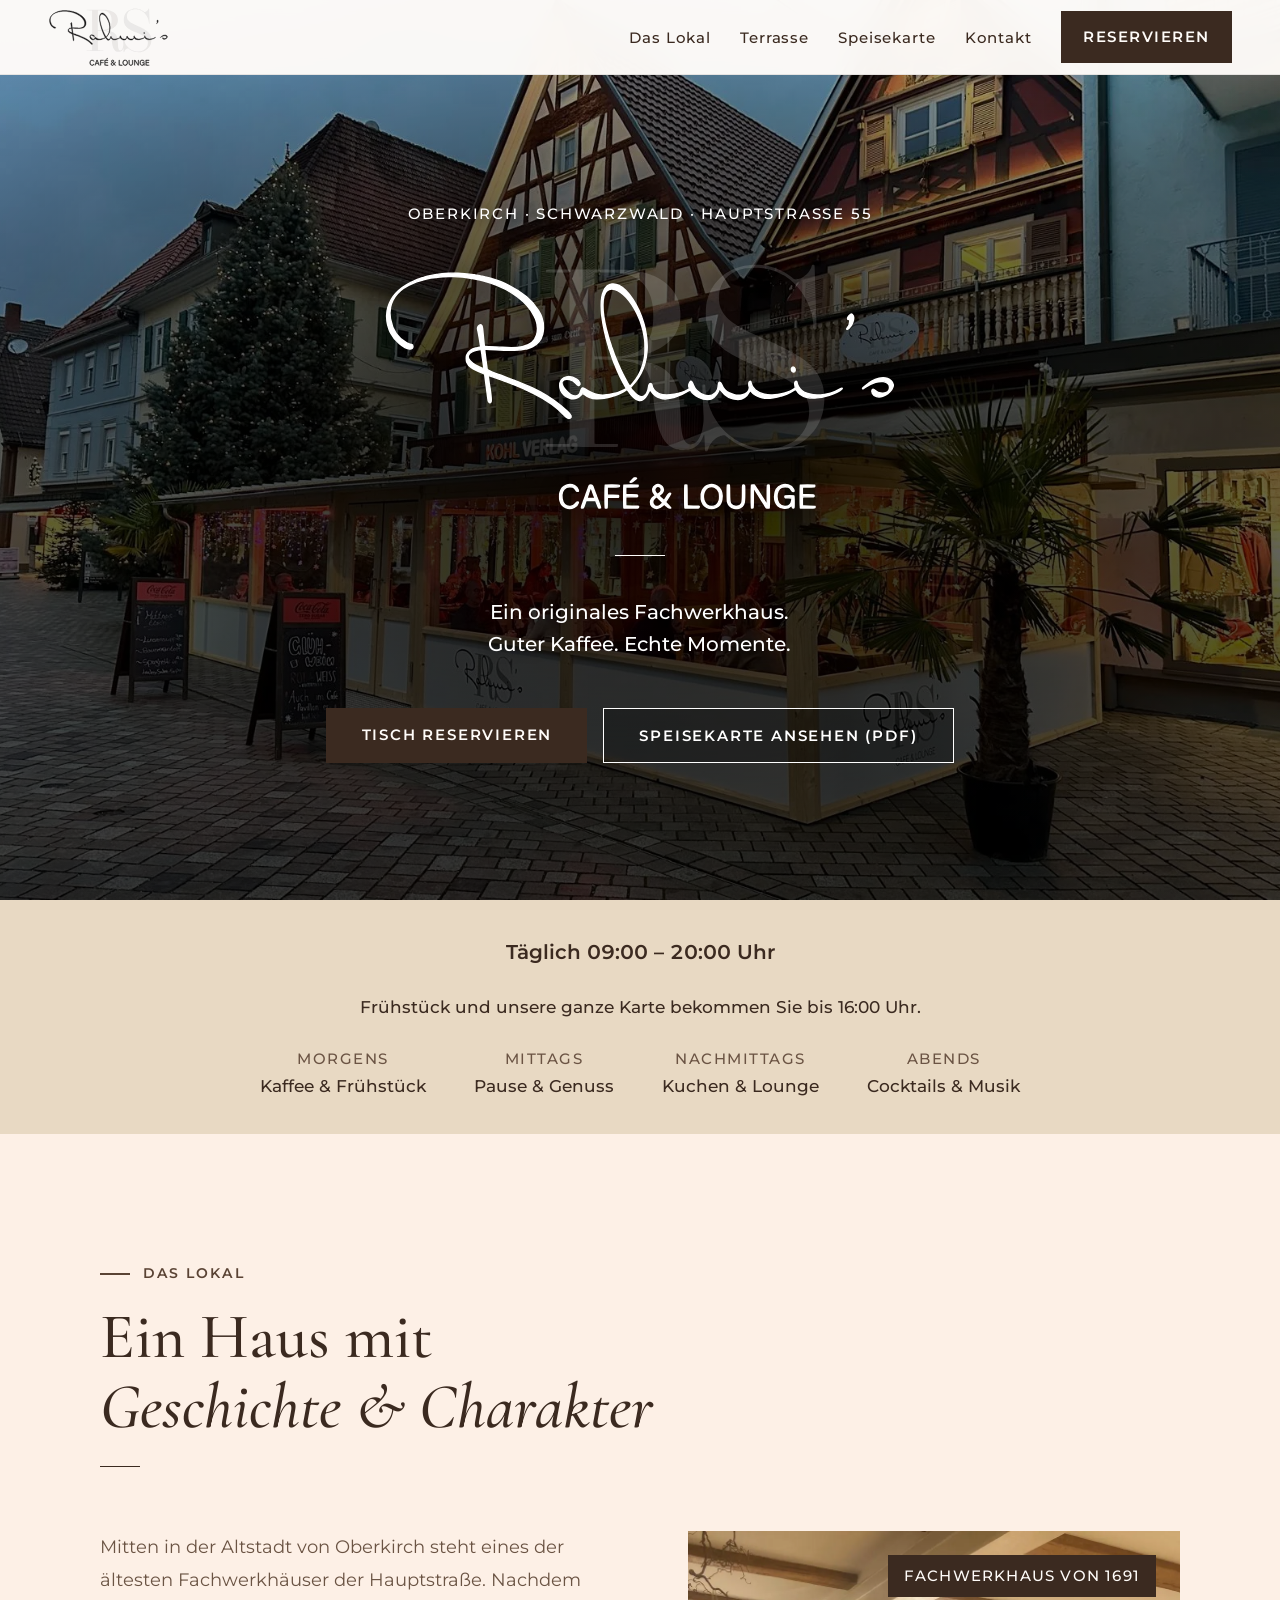
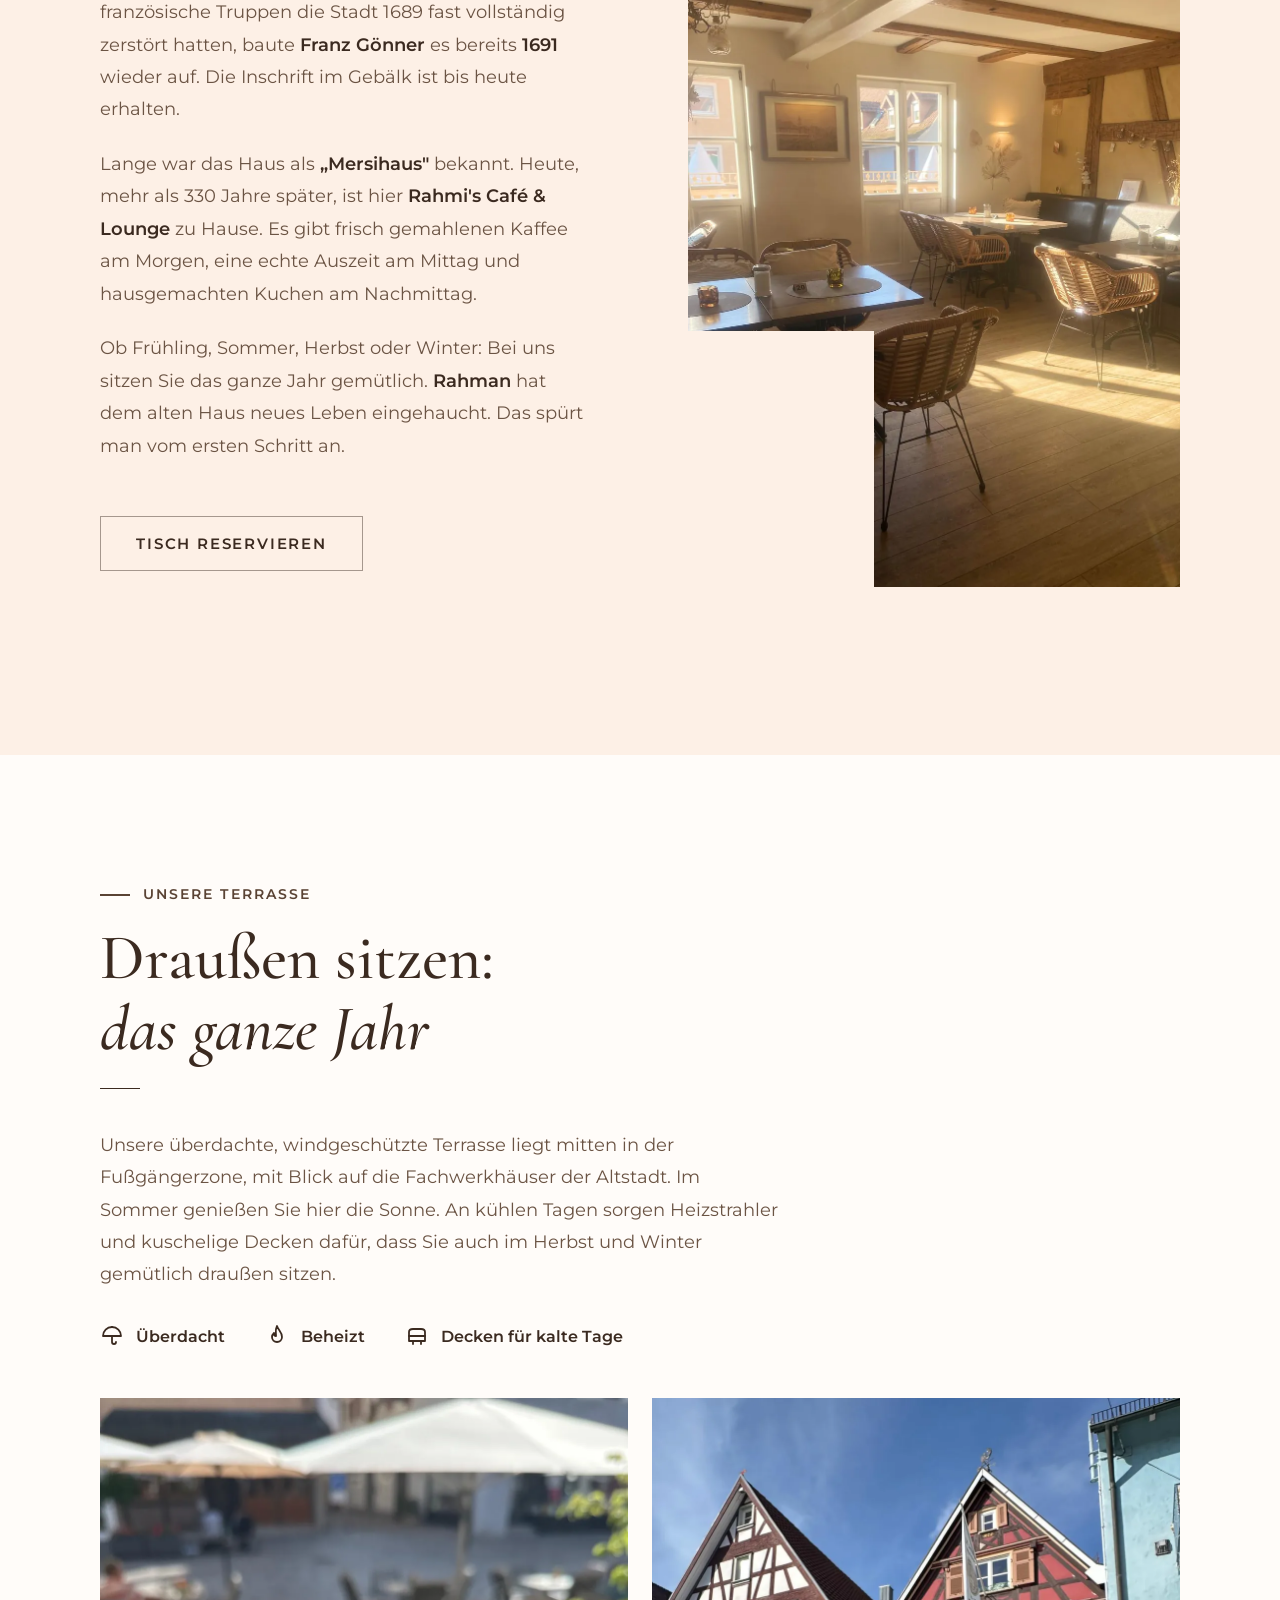
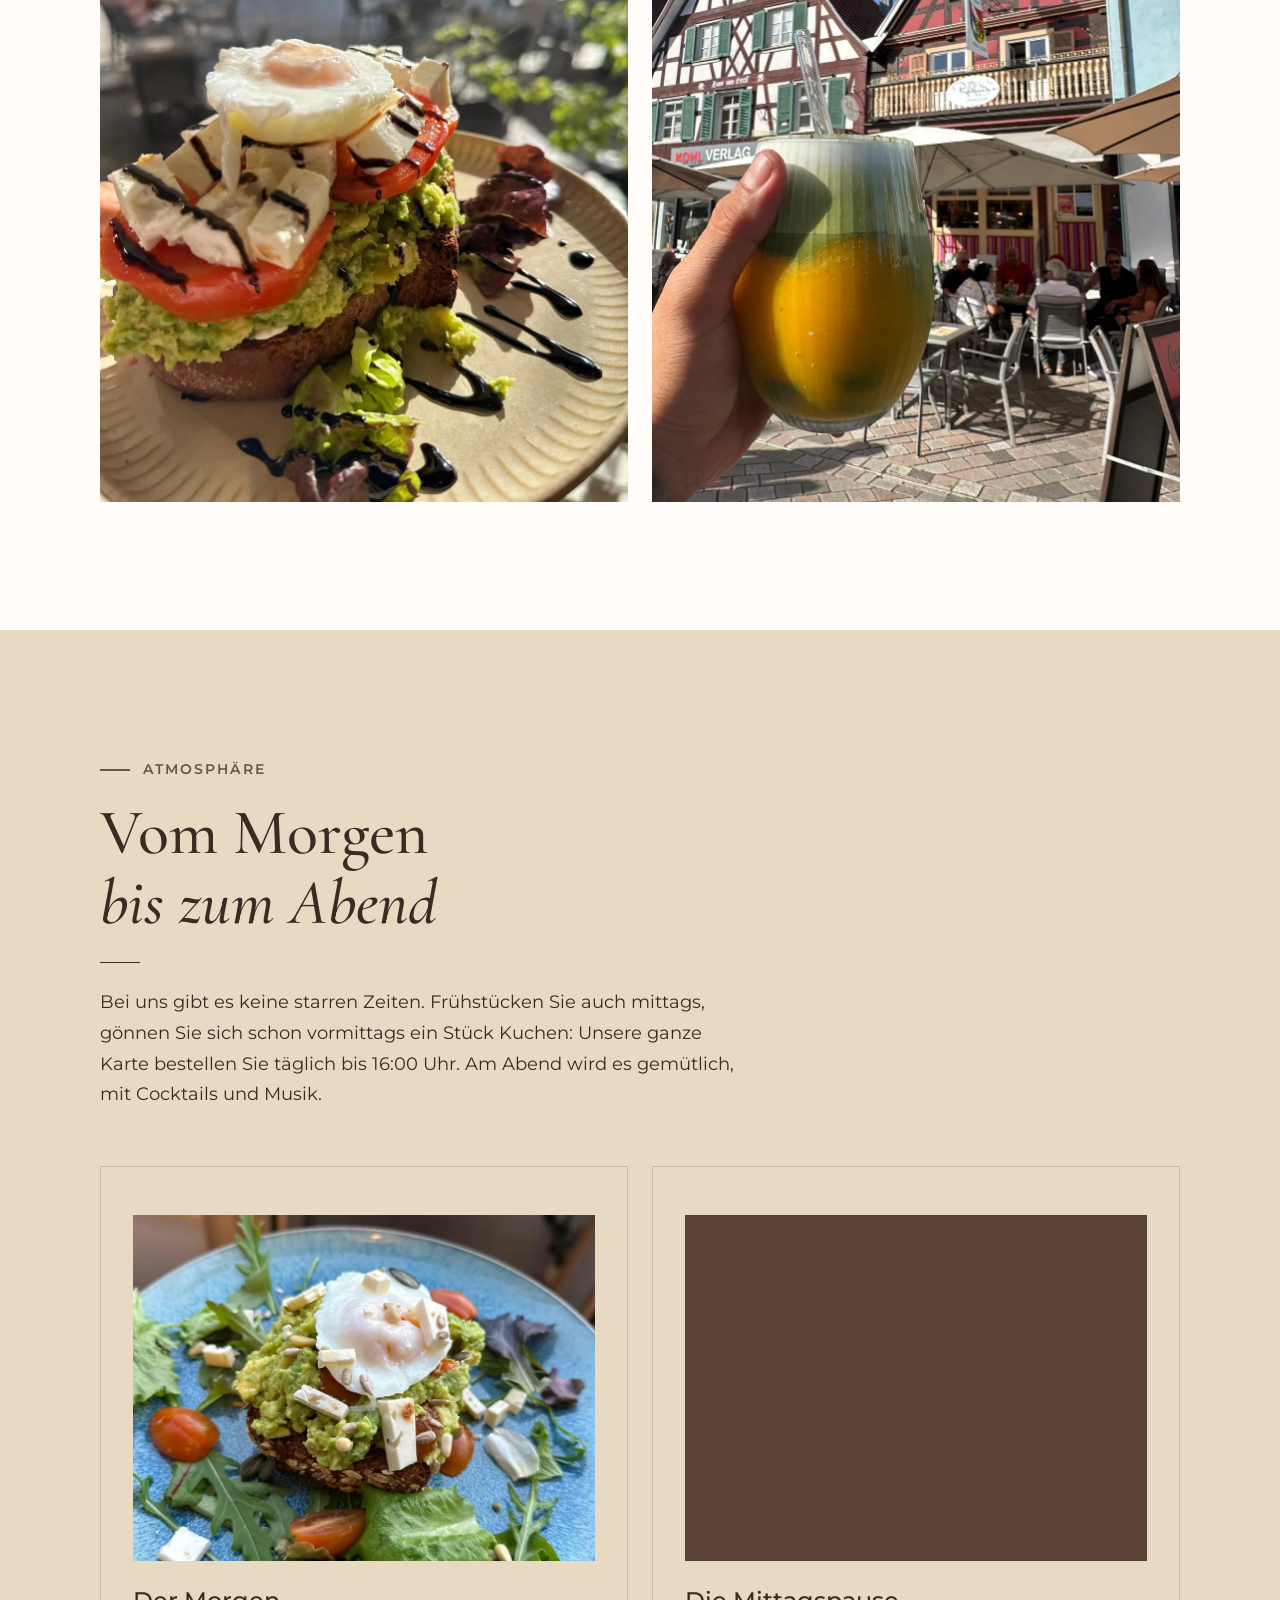
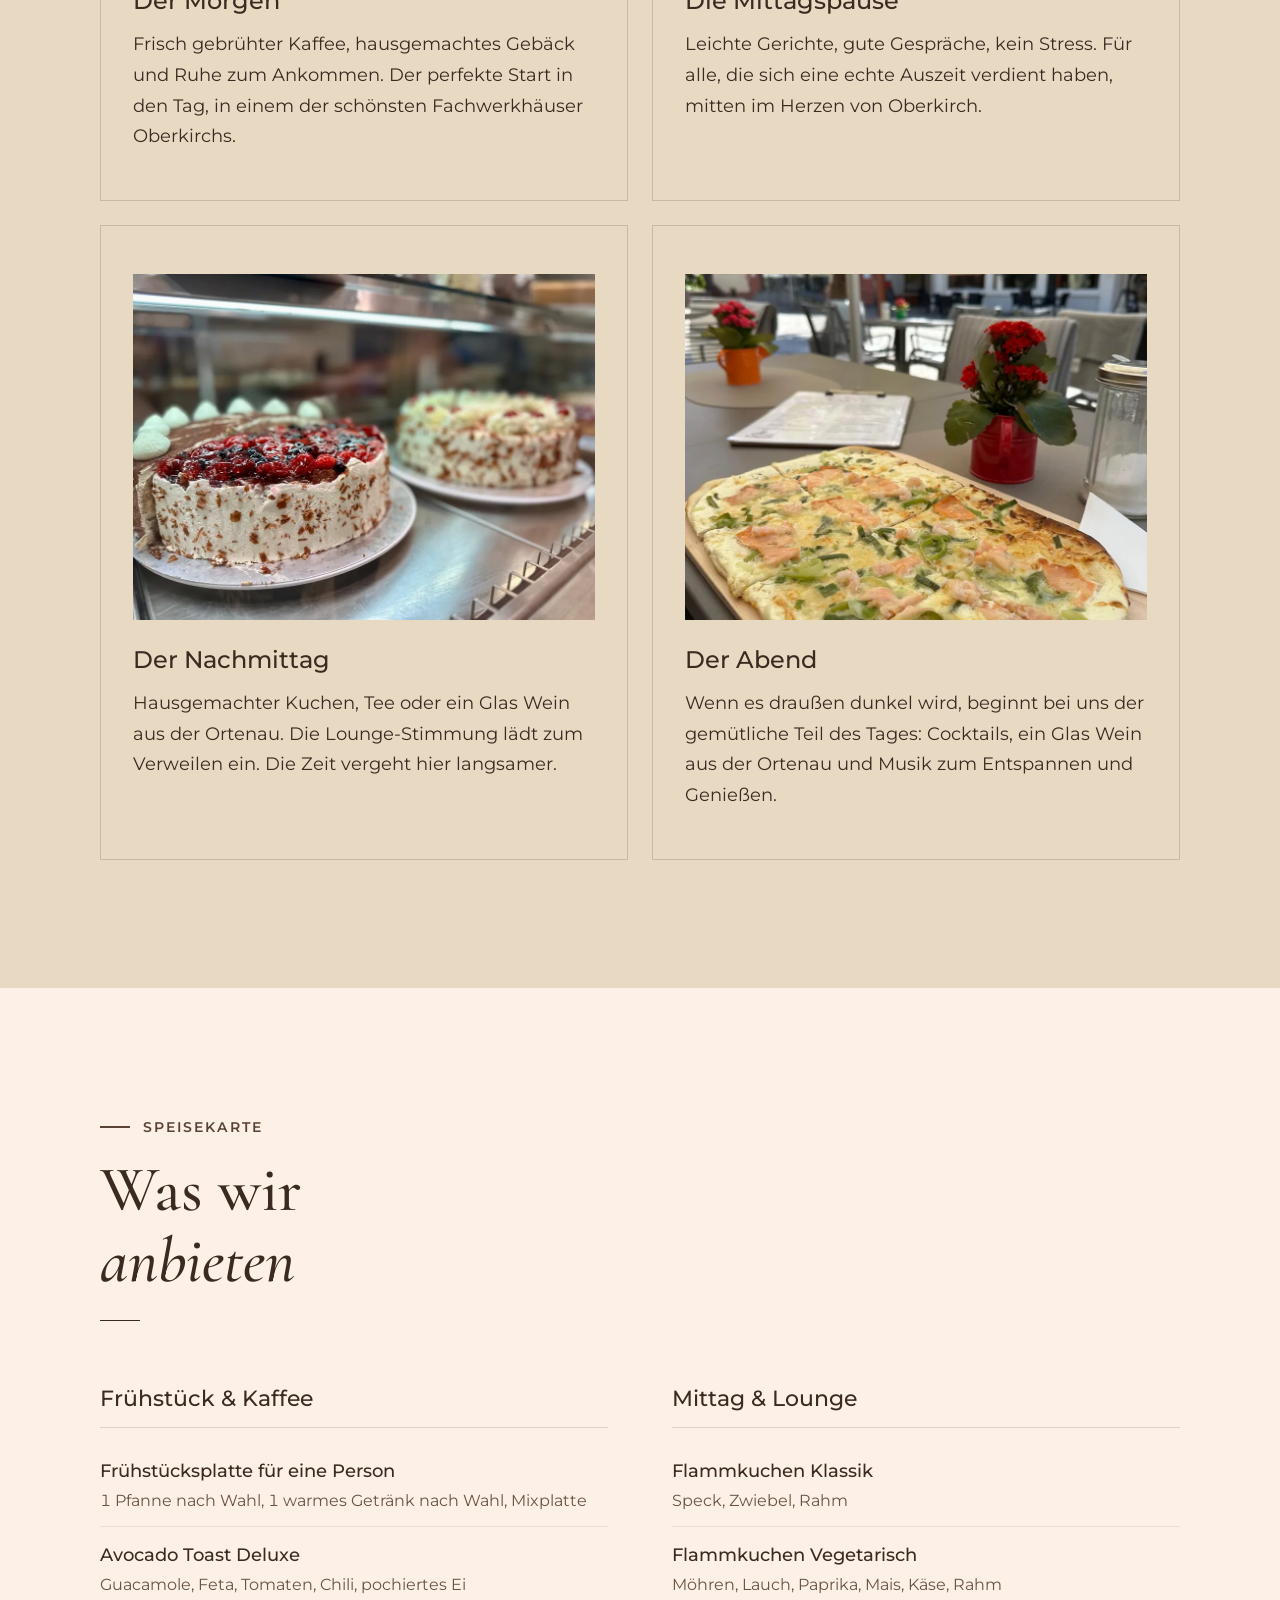
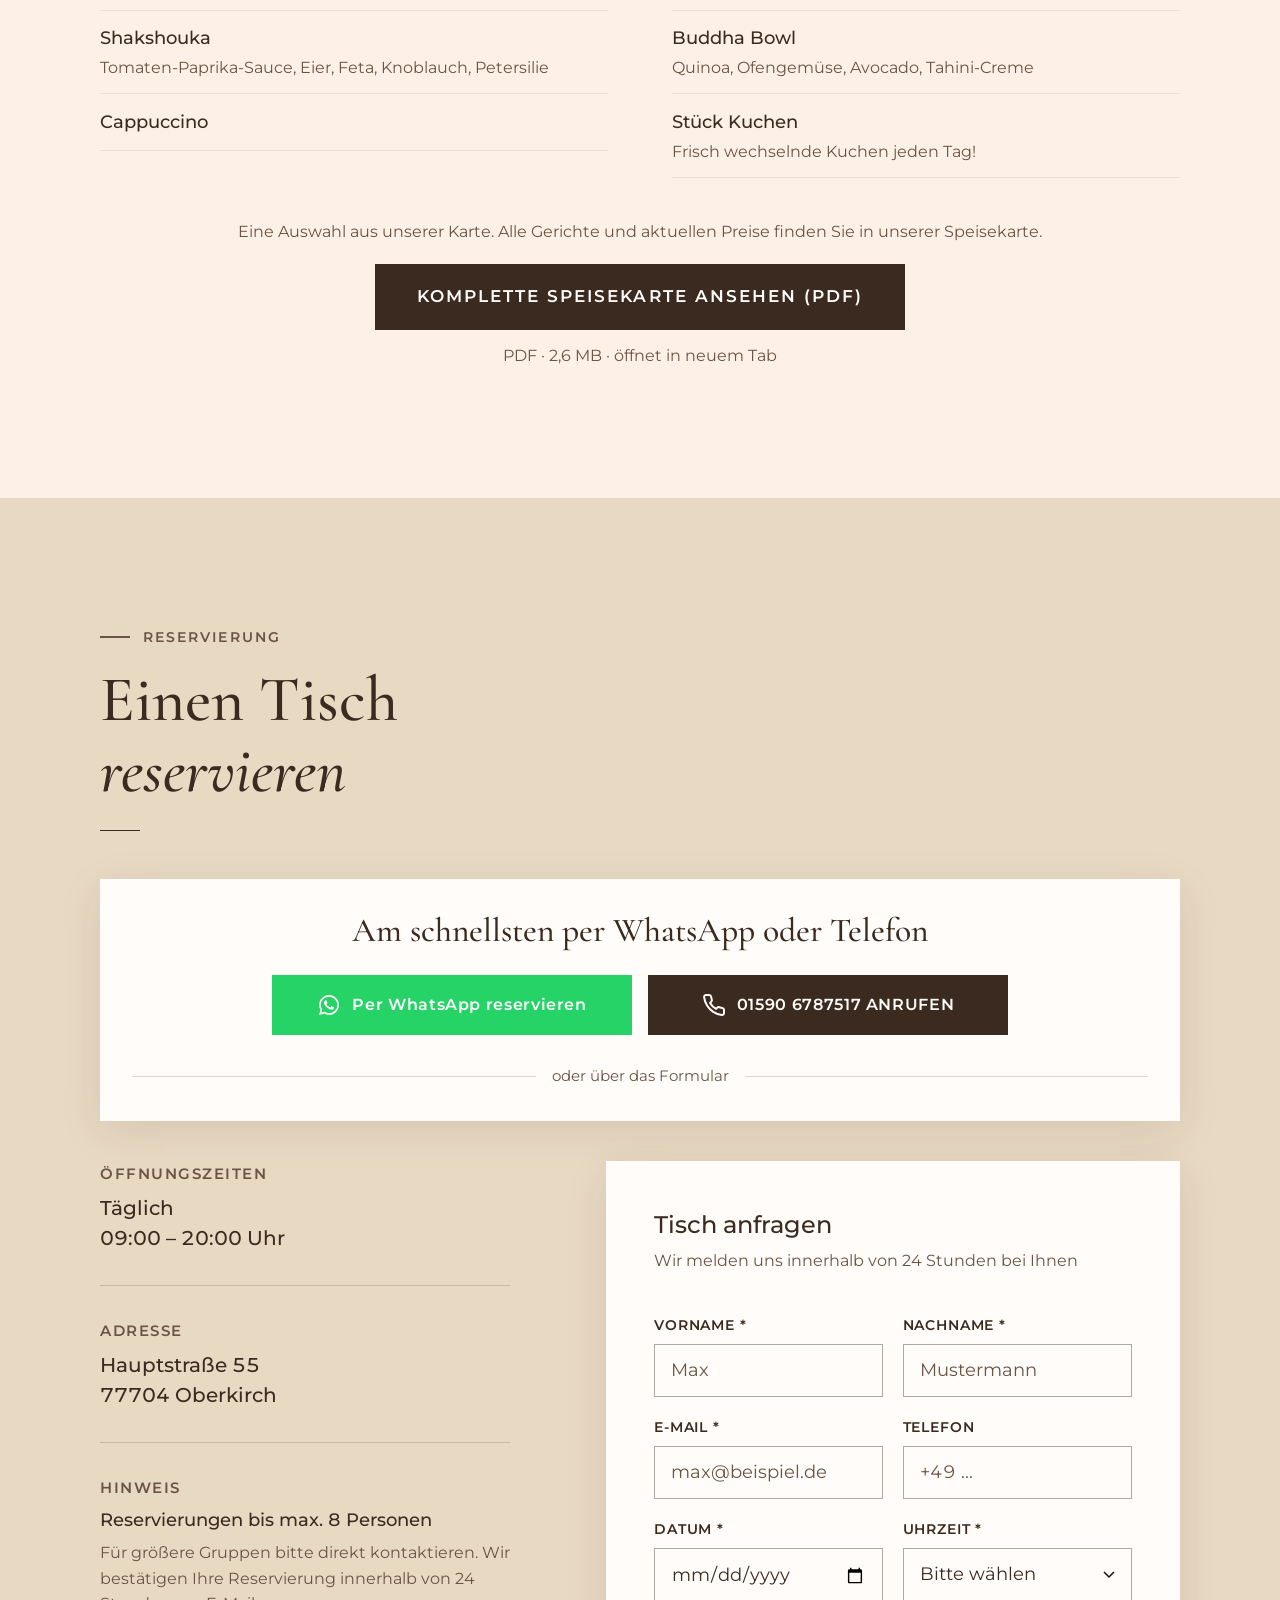
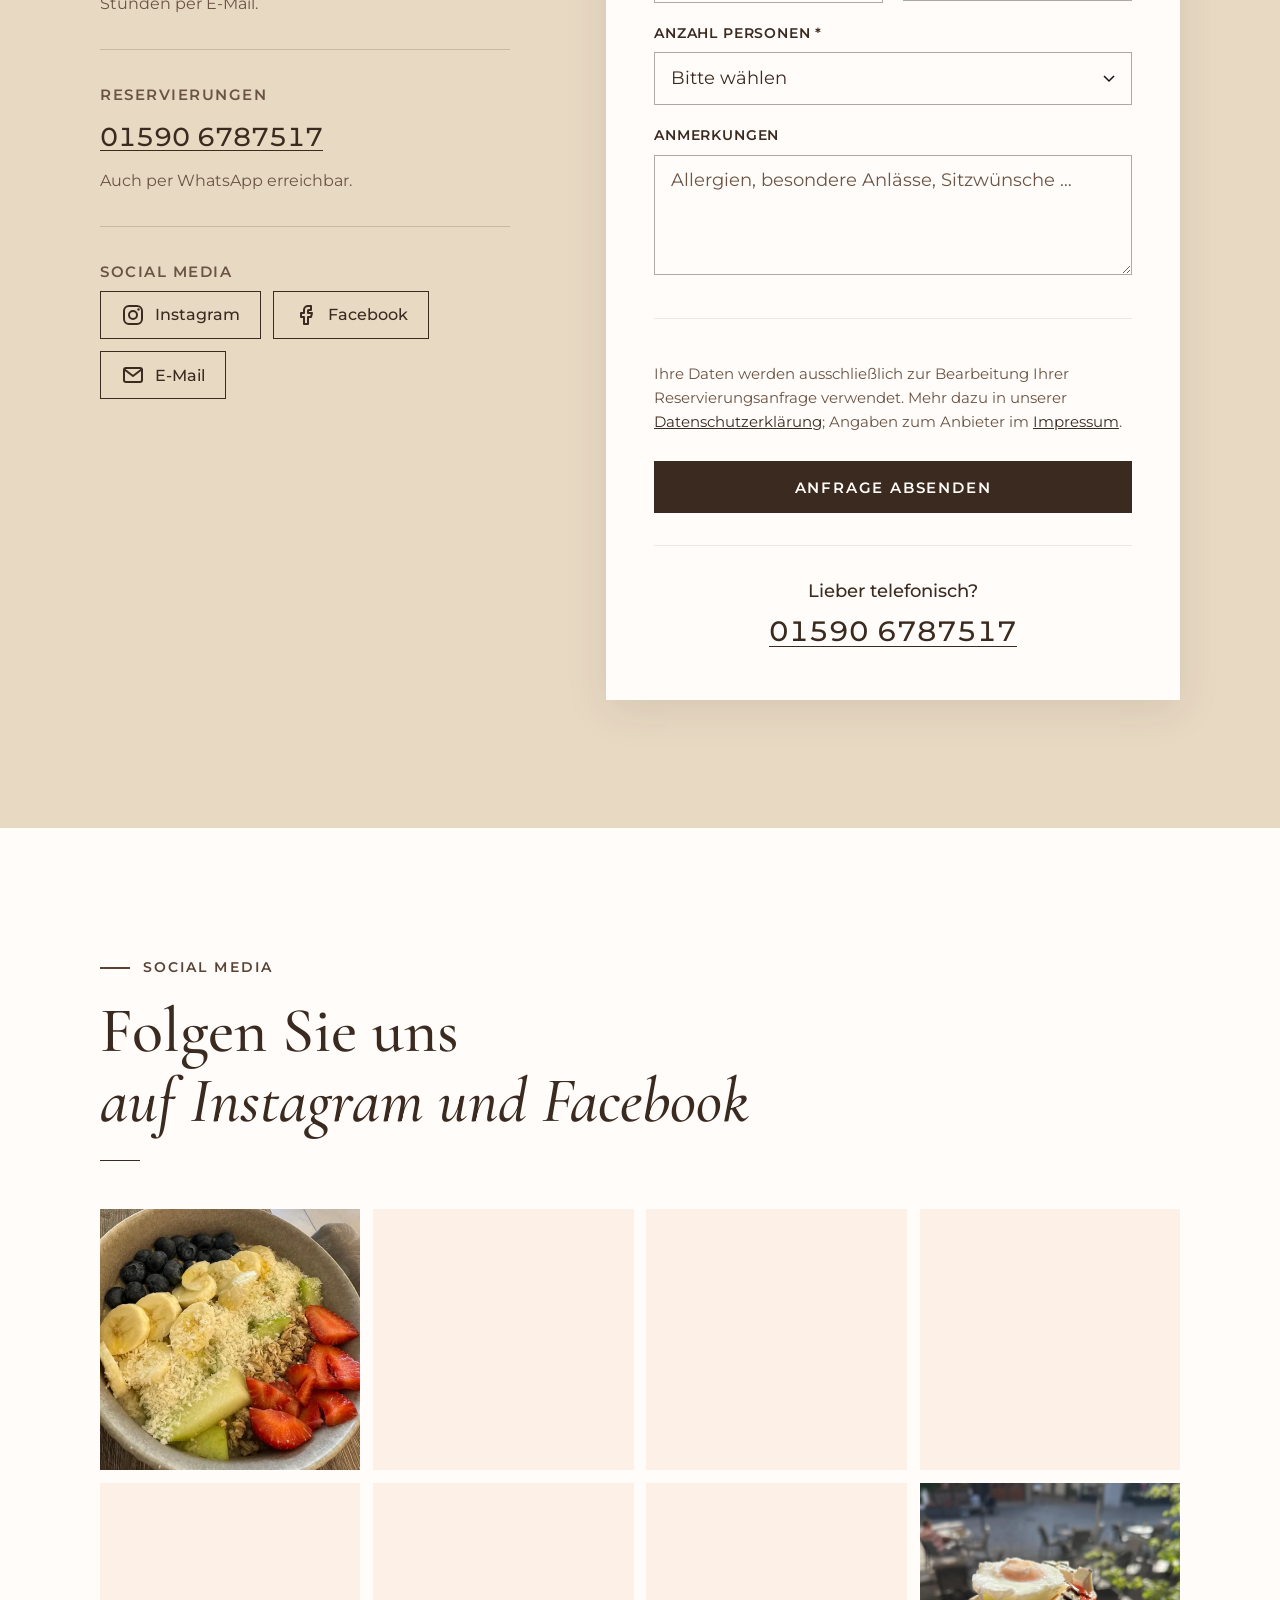
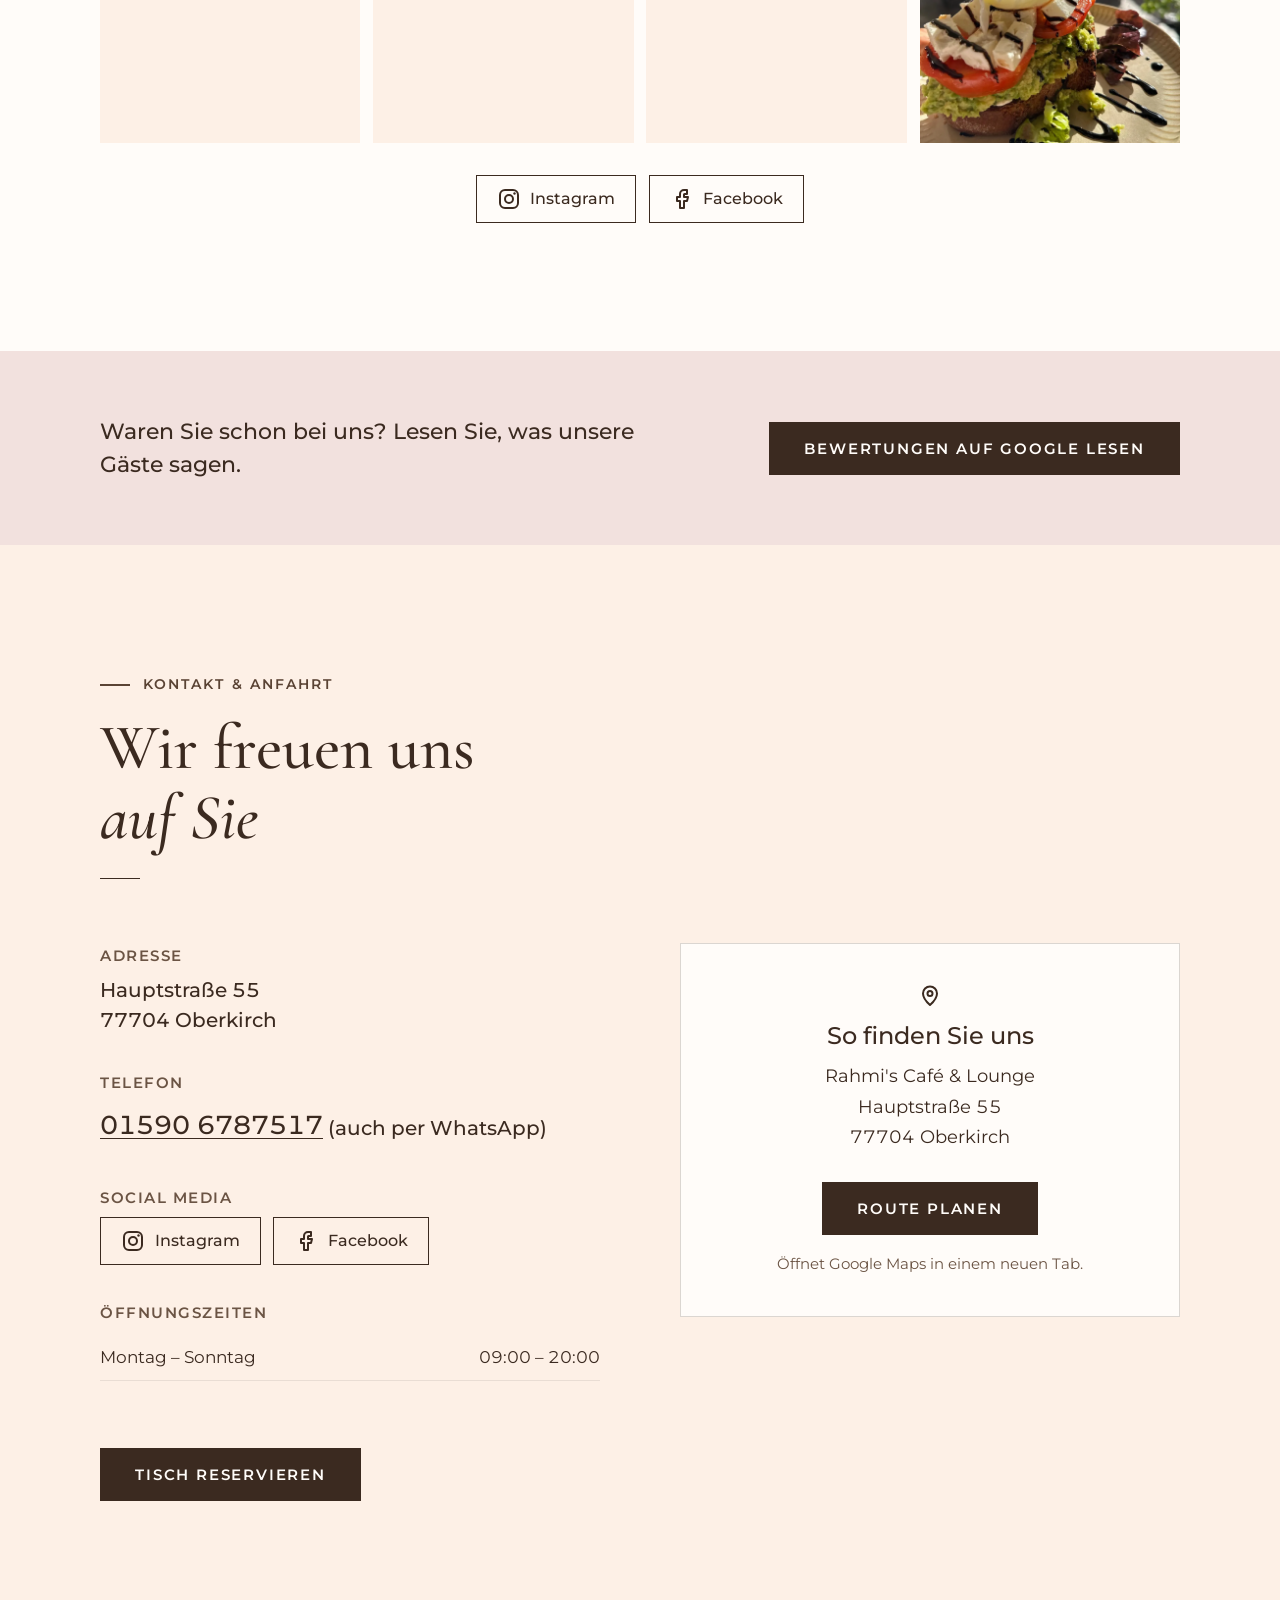
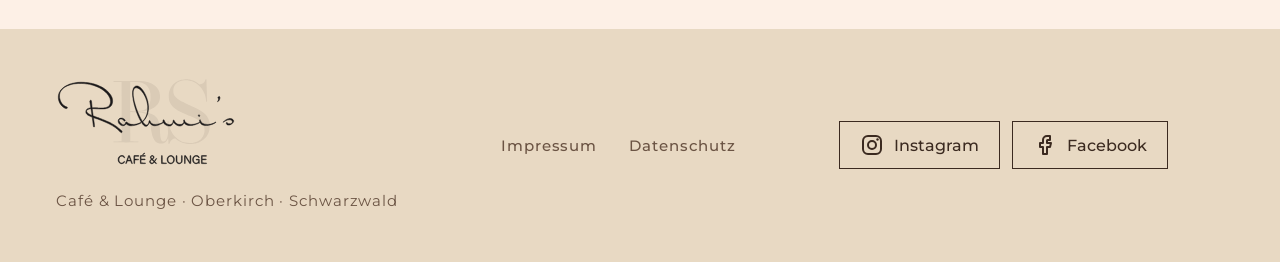
==== commit edc90217: "URLs limpias al navegar Co-Authored-By: Claude Sonnet 5.5 <noreply@anthropic.com>" ====
--- a/index.html
+++ b/index.html
@@ -81,7 +81,7 @@
 <header>
 <!-- NAV -->
 <nav aria-label="Hauptnavigation">
-  <a href="#" class="nav-brand">
+  <a href="/" class="nav-brand">
     <img class="nav-logo" src="assets/logo/rahmis-logo.svg" width="121" height="60" alt="Rahmi's Café &amp; Lounge">
   </a>
   <ul class="nav-links">
@@ -540,7 +540,7 @@
 <!-- FOOTER -->
 <footer>
   <div>
-    <img class="footer-logo" src="assets/logo/rahmis-logo.svg" width="180" height="89" alt="Rahmi's Café &amp; Lounge" loading="lazy">
+    <a href="/" class="footer-brand" aria-label="Zur Startseite"><img class="footer-logo" src="assets/logo/rahmis-logo.svg" width="180" height="89" alt="Rahmi's Café &amp; Lounge" loading="lazy"></a>
     <div class="footer-sub">Café & Lounge · Oberkirch · Schwarzwald</div>
   </div>
   <div class="footer-links">
--- a/css/style.css
+++ b/css/style.css
@@ -260,6 +260,7 @@
 /* ── FOOTER ── */
 /* padding derecho/inferior extra: deja sitio al botón flotante «nach oben» */
 footer { background: #E8D9C3; padding: 3rem 7rem 3rem 3.5rem; display: flex; justify-content: space-between; align-items: center; flex-wrap: wrap; gap: 1.5rem; }
+.footer-brand { display: inline-block; }
 .footer-logo { display: block; width: 180px; height: auto; }
 .footer-sub { font-size: .9375rem; letter-spacing: .06em; color: #6B5444; margin-top: .8rem; }
 .footer-links { display: flex; flex-wrap: wrap; gap: 1.5rem 2rem; }
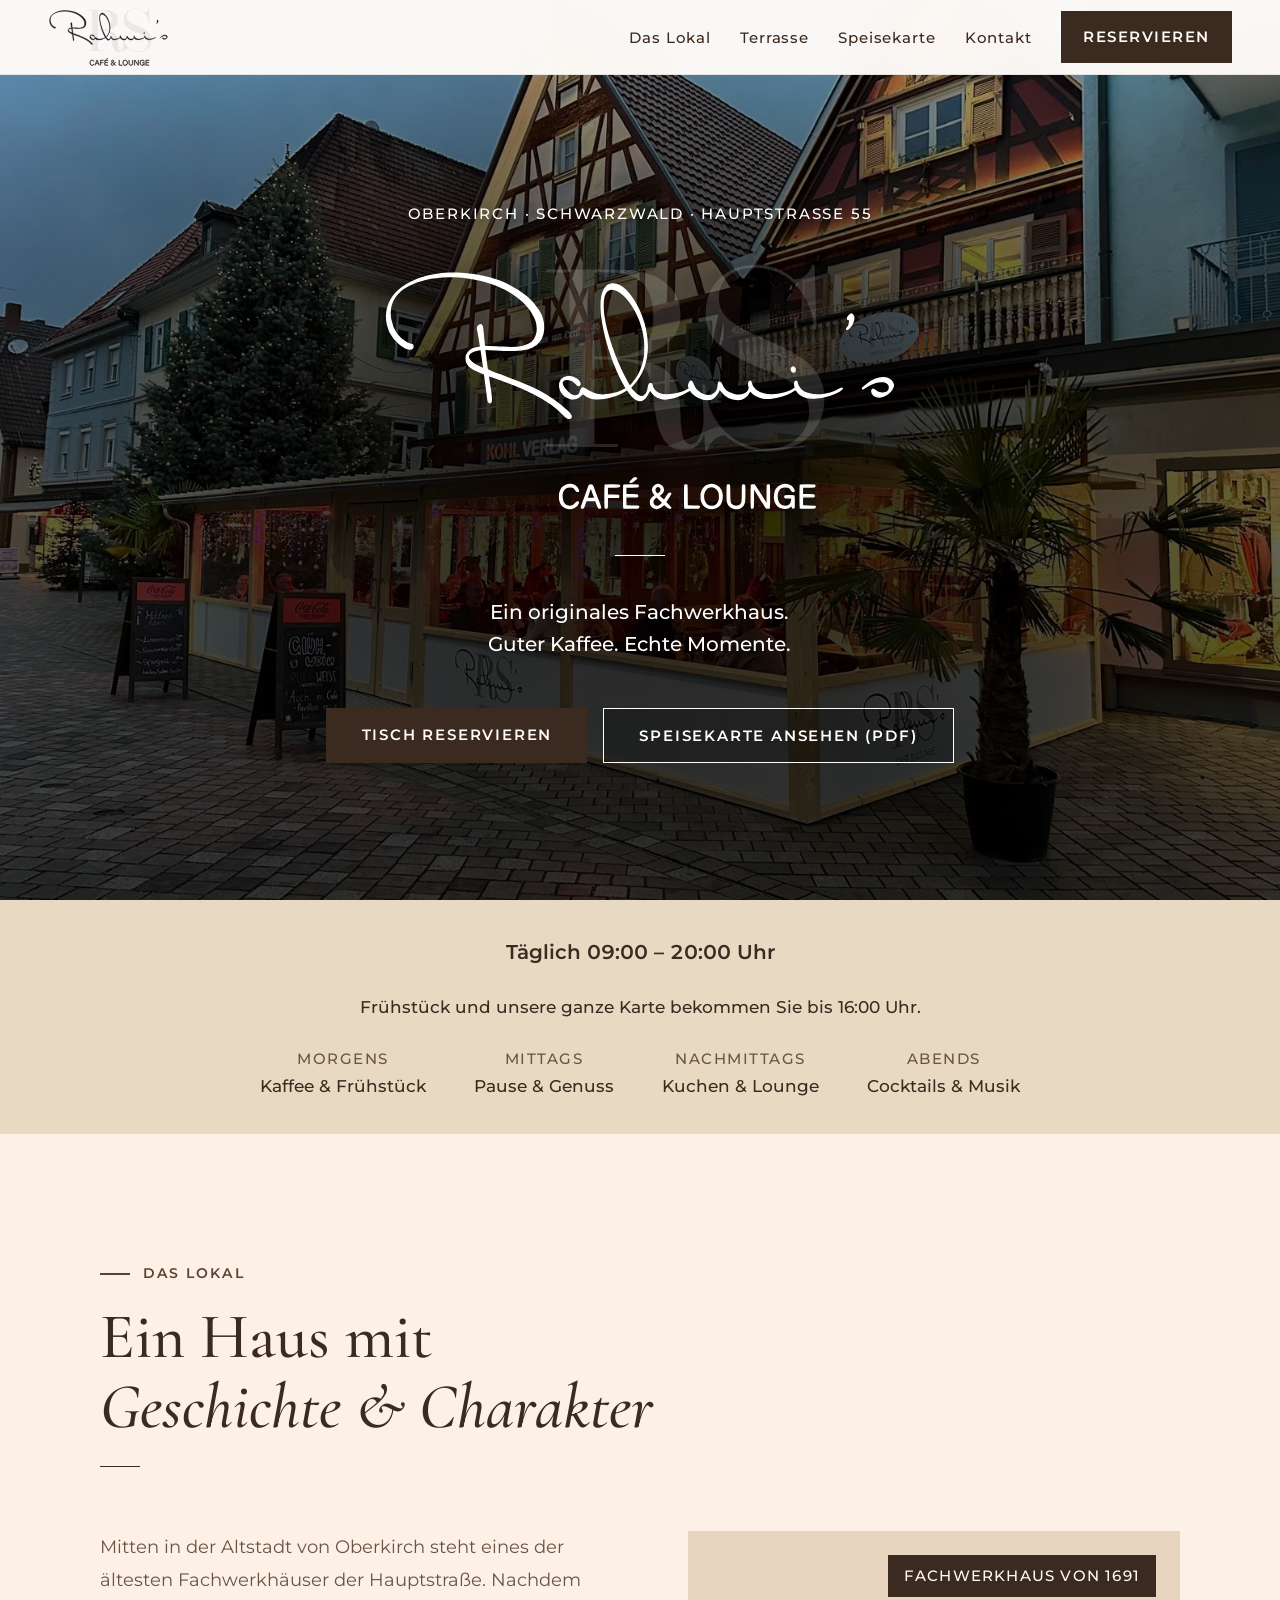
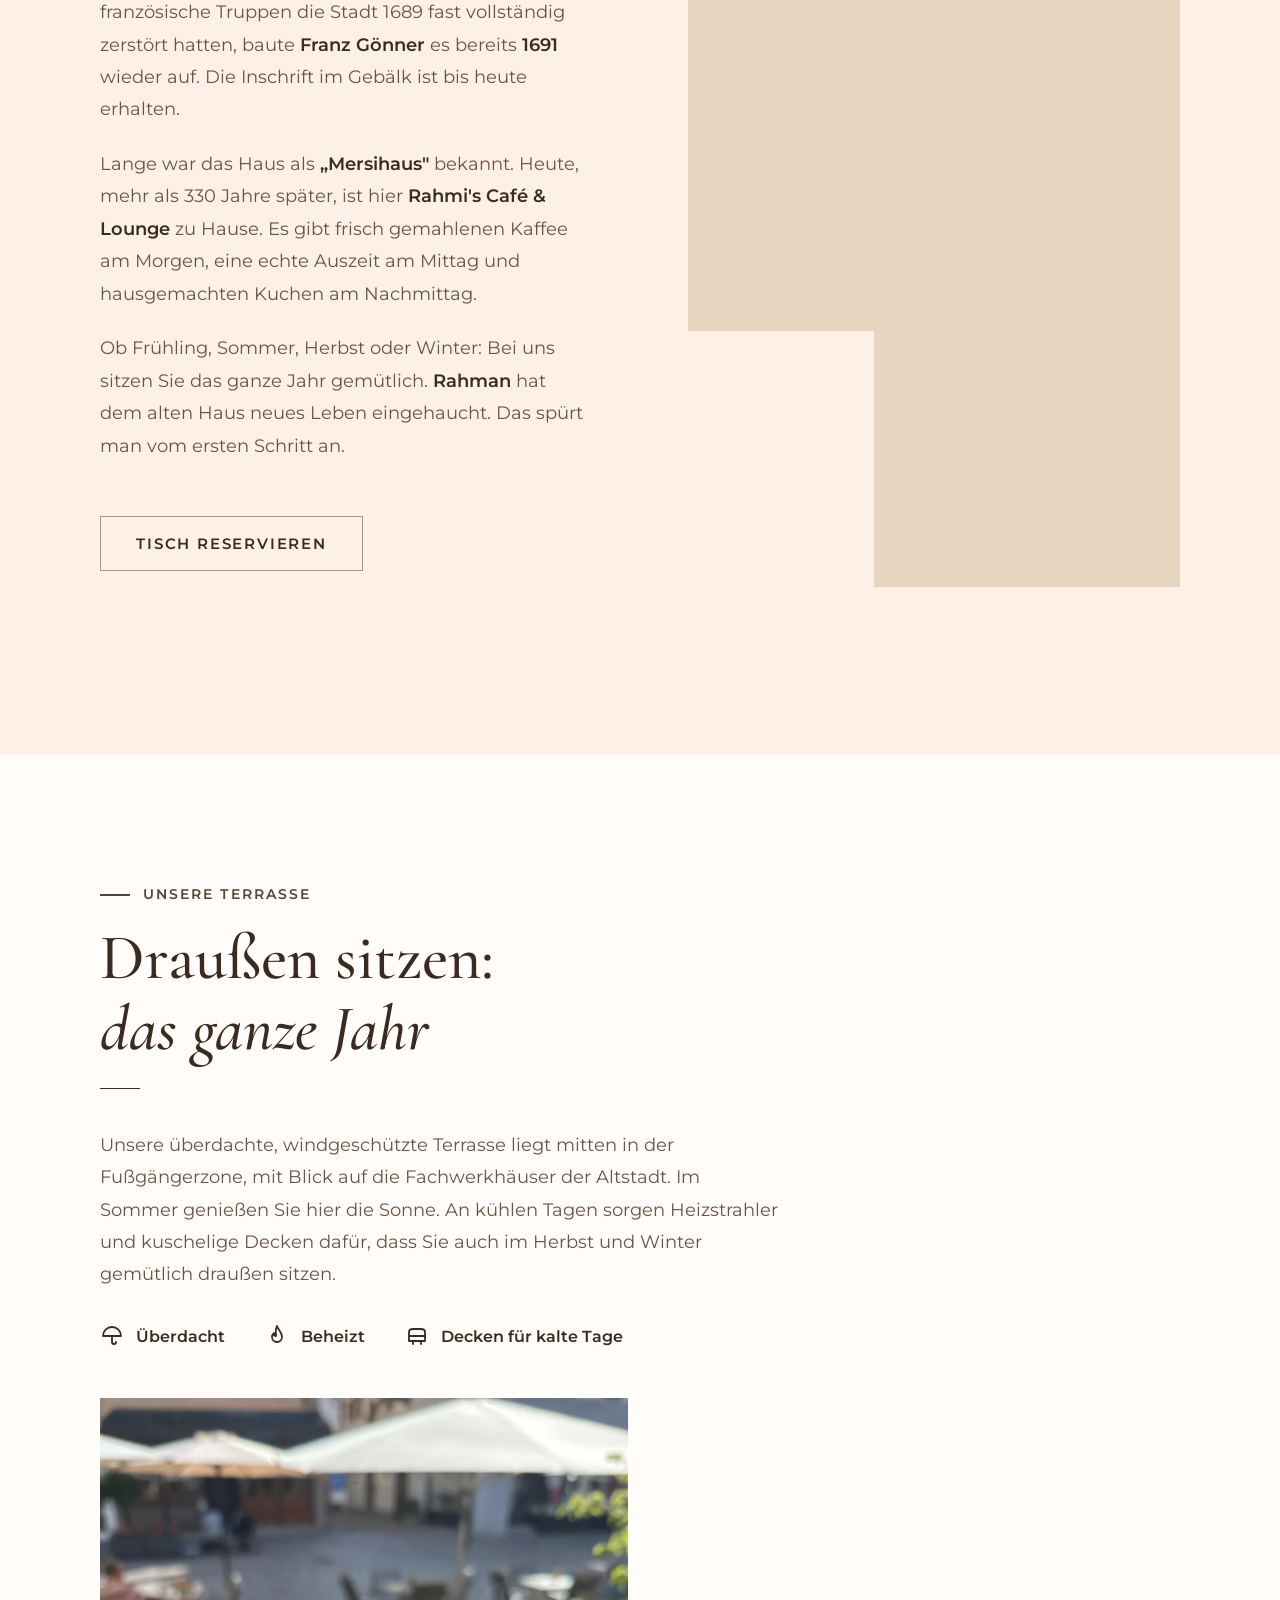
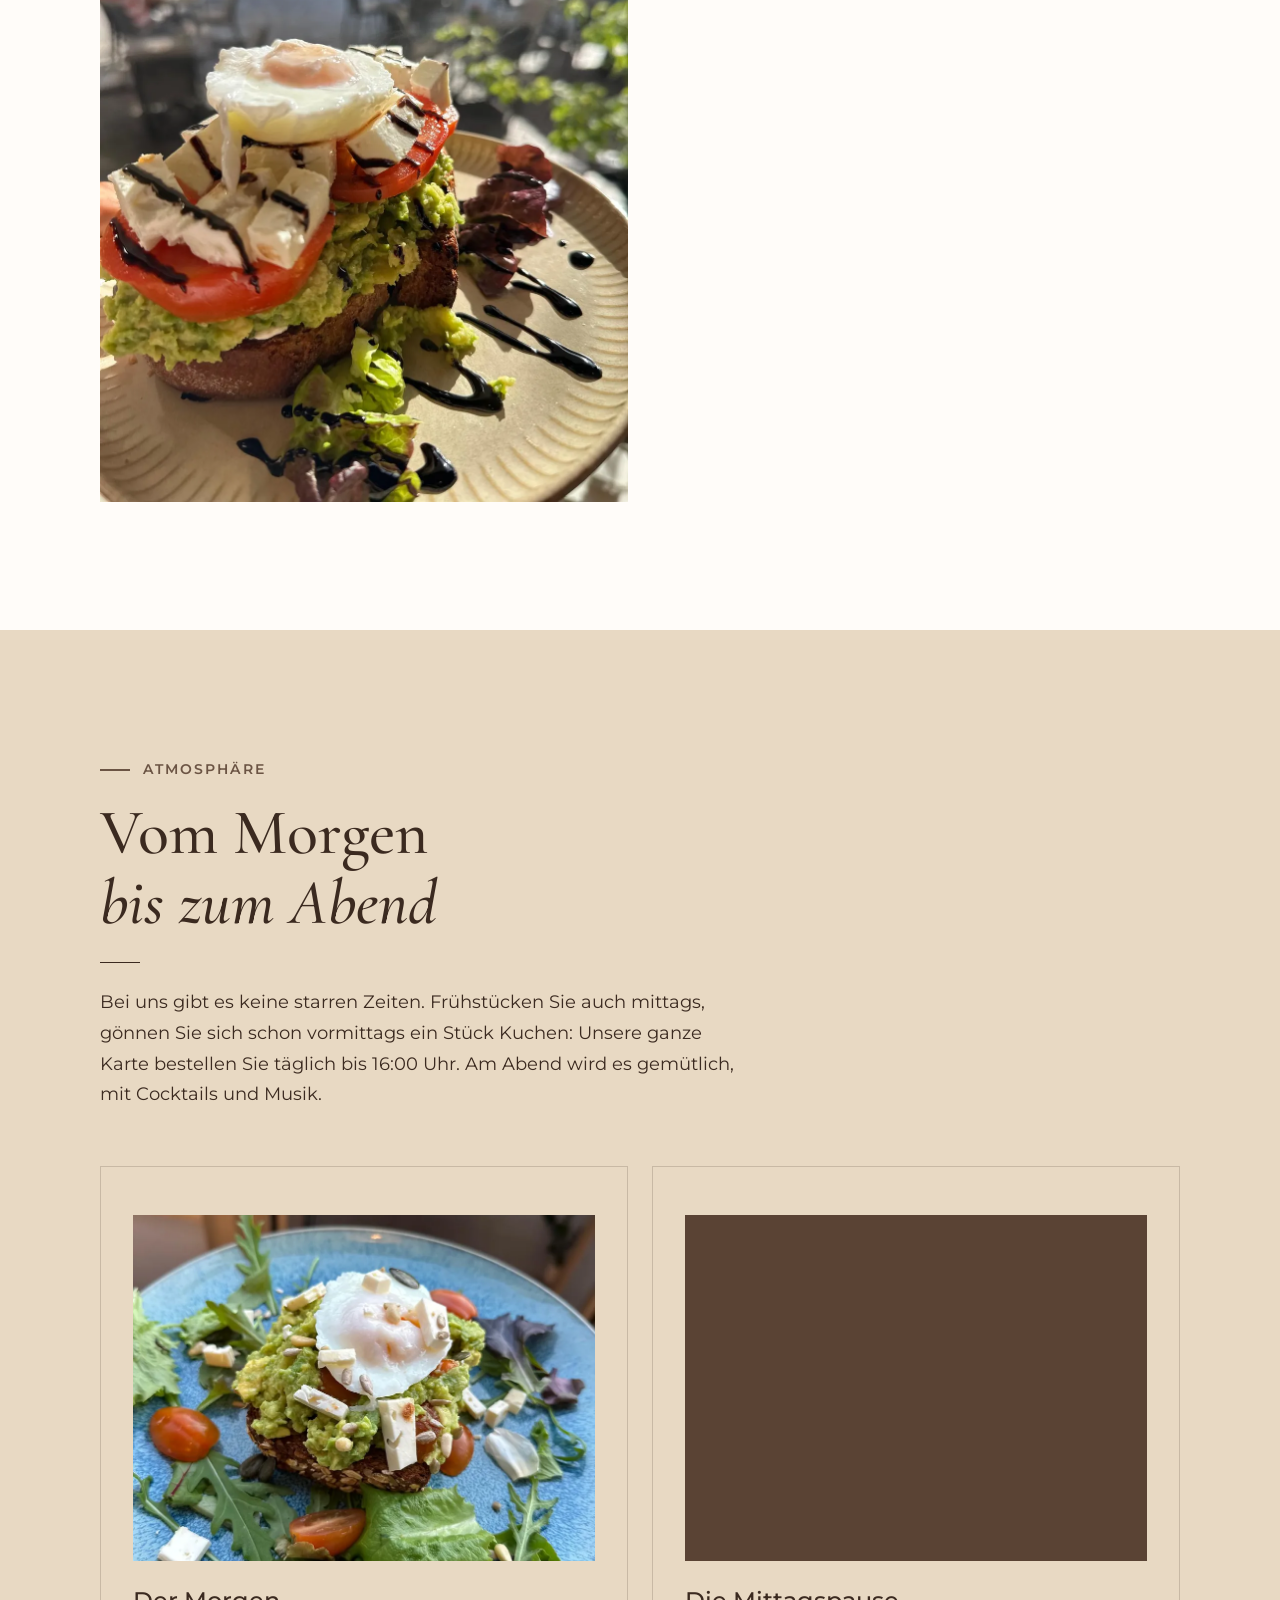
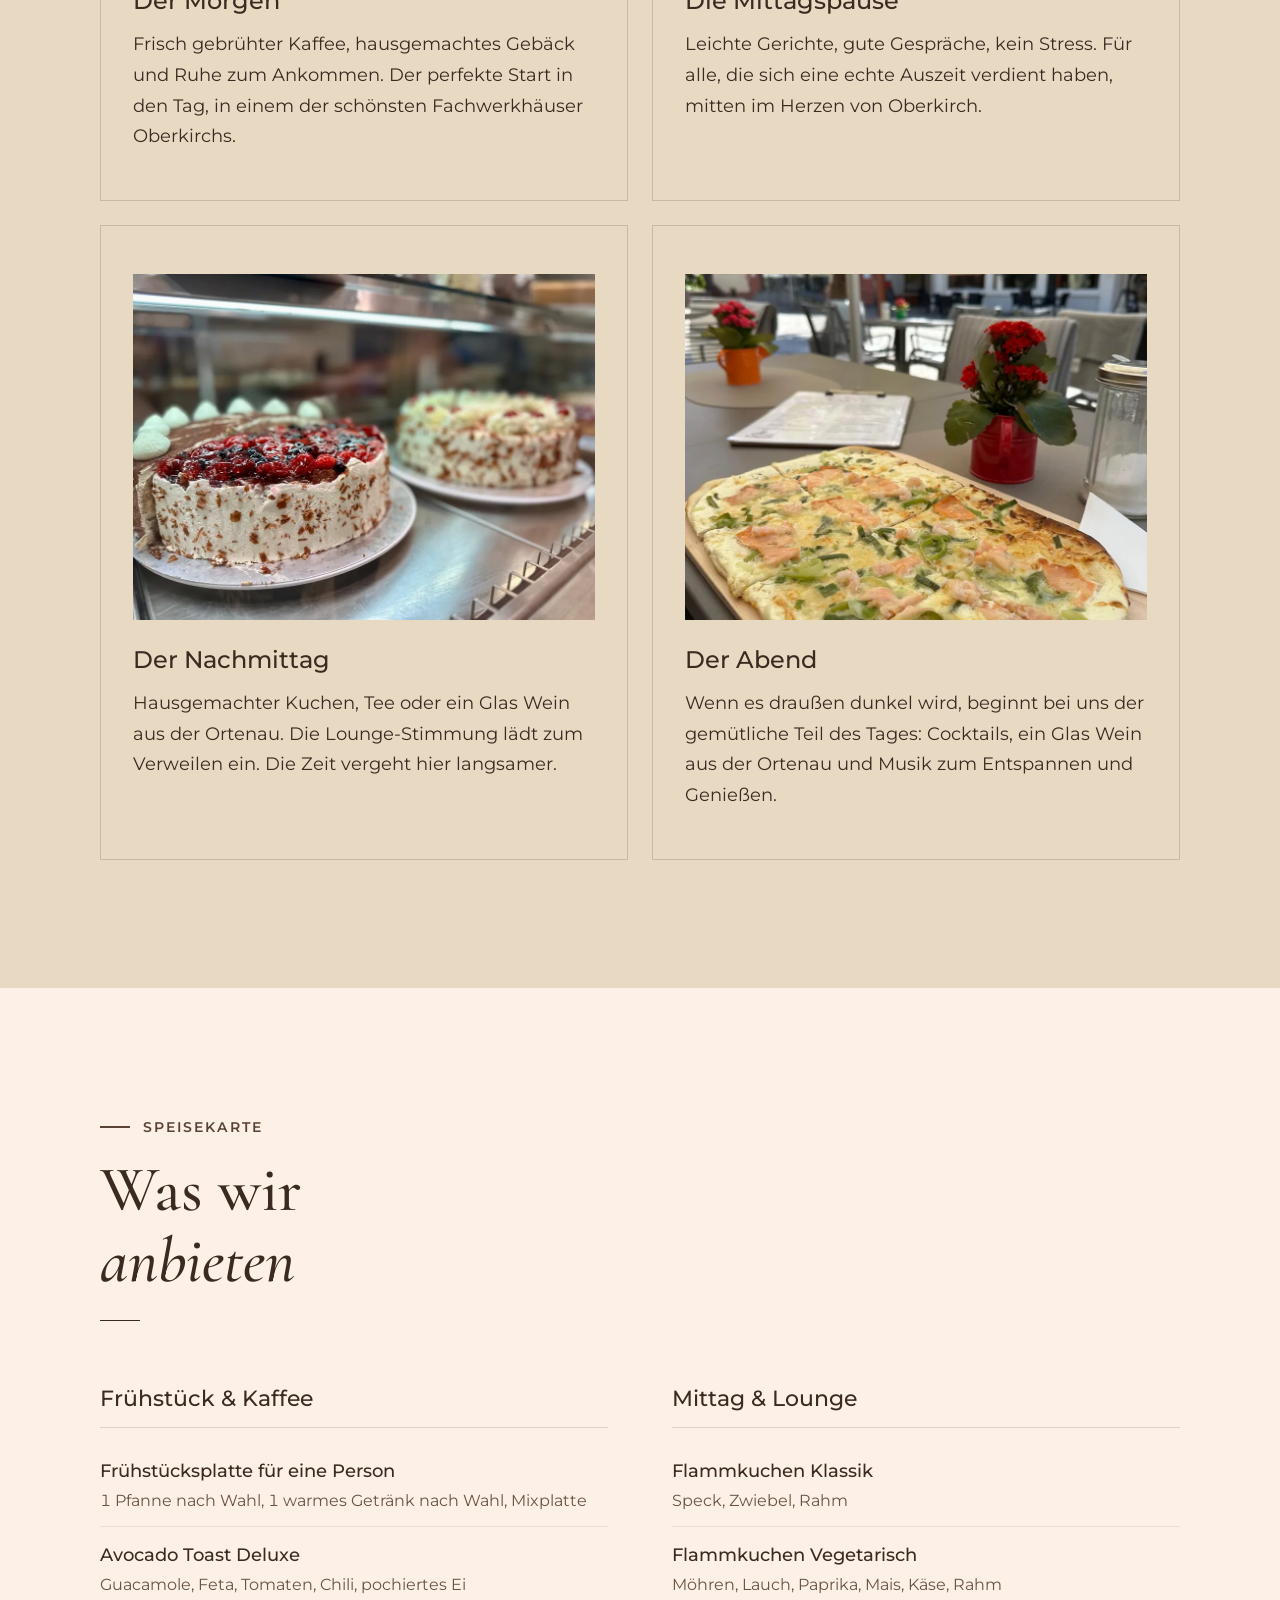
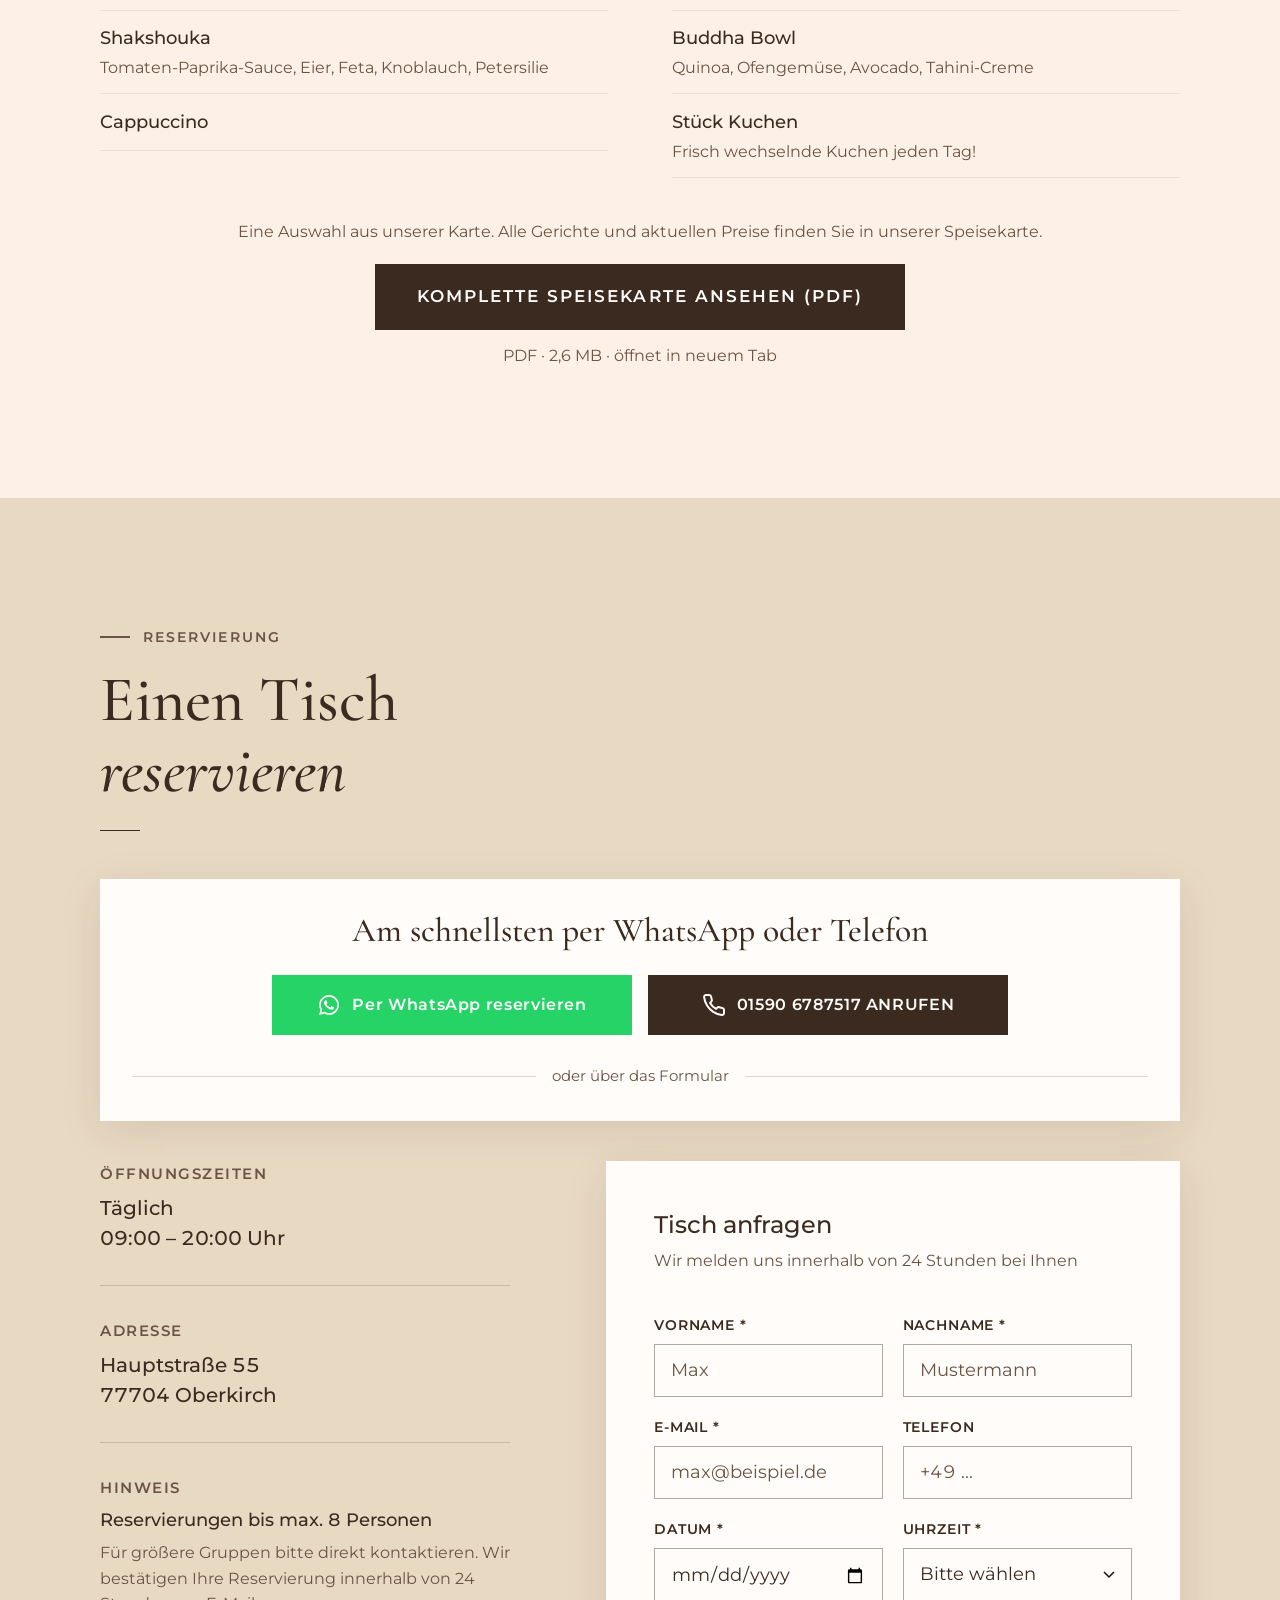
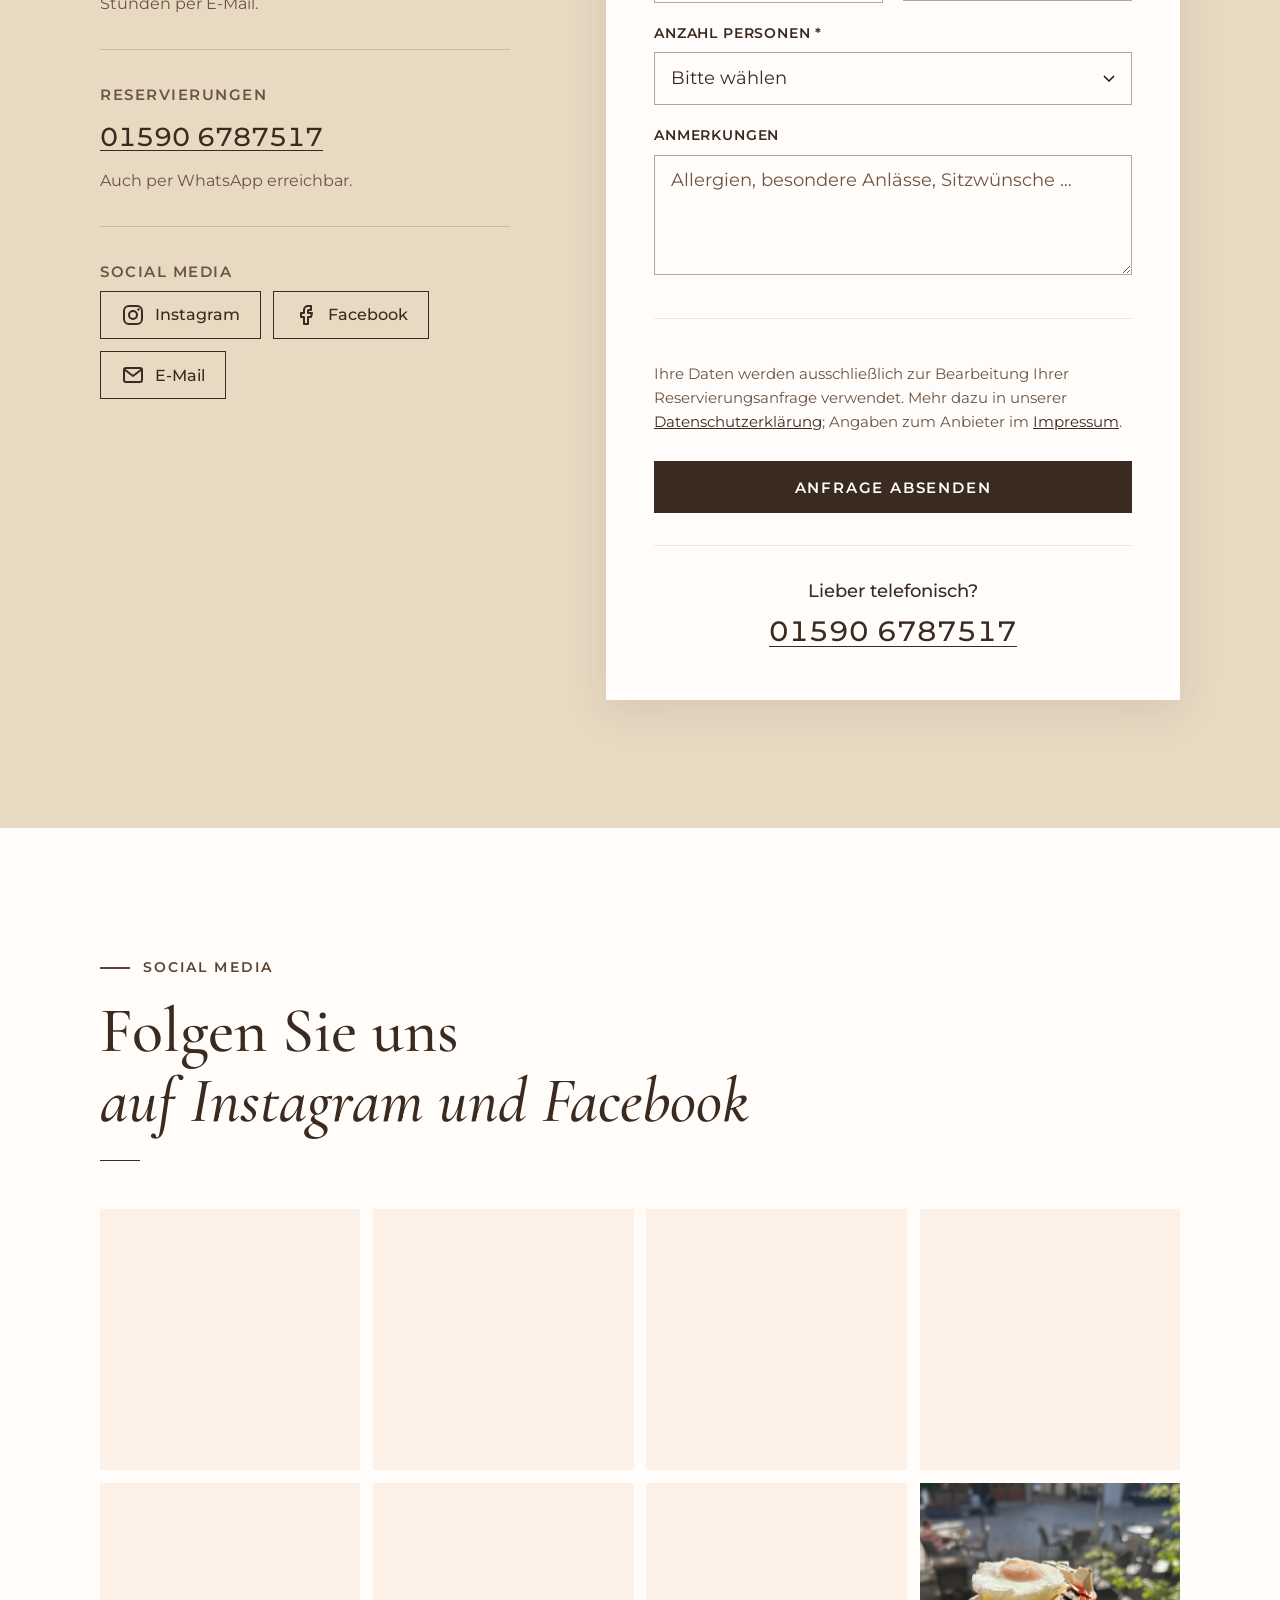
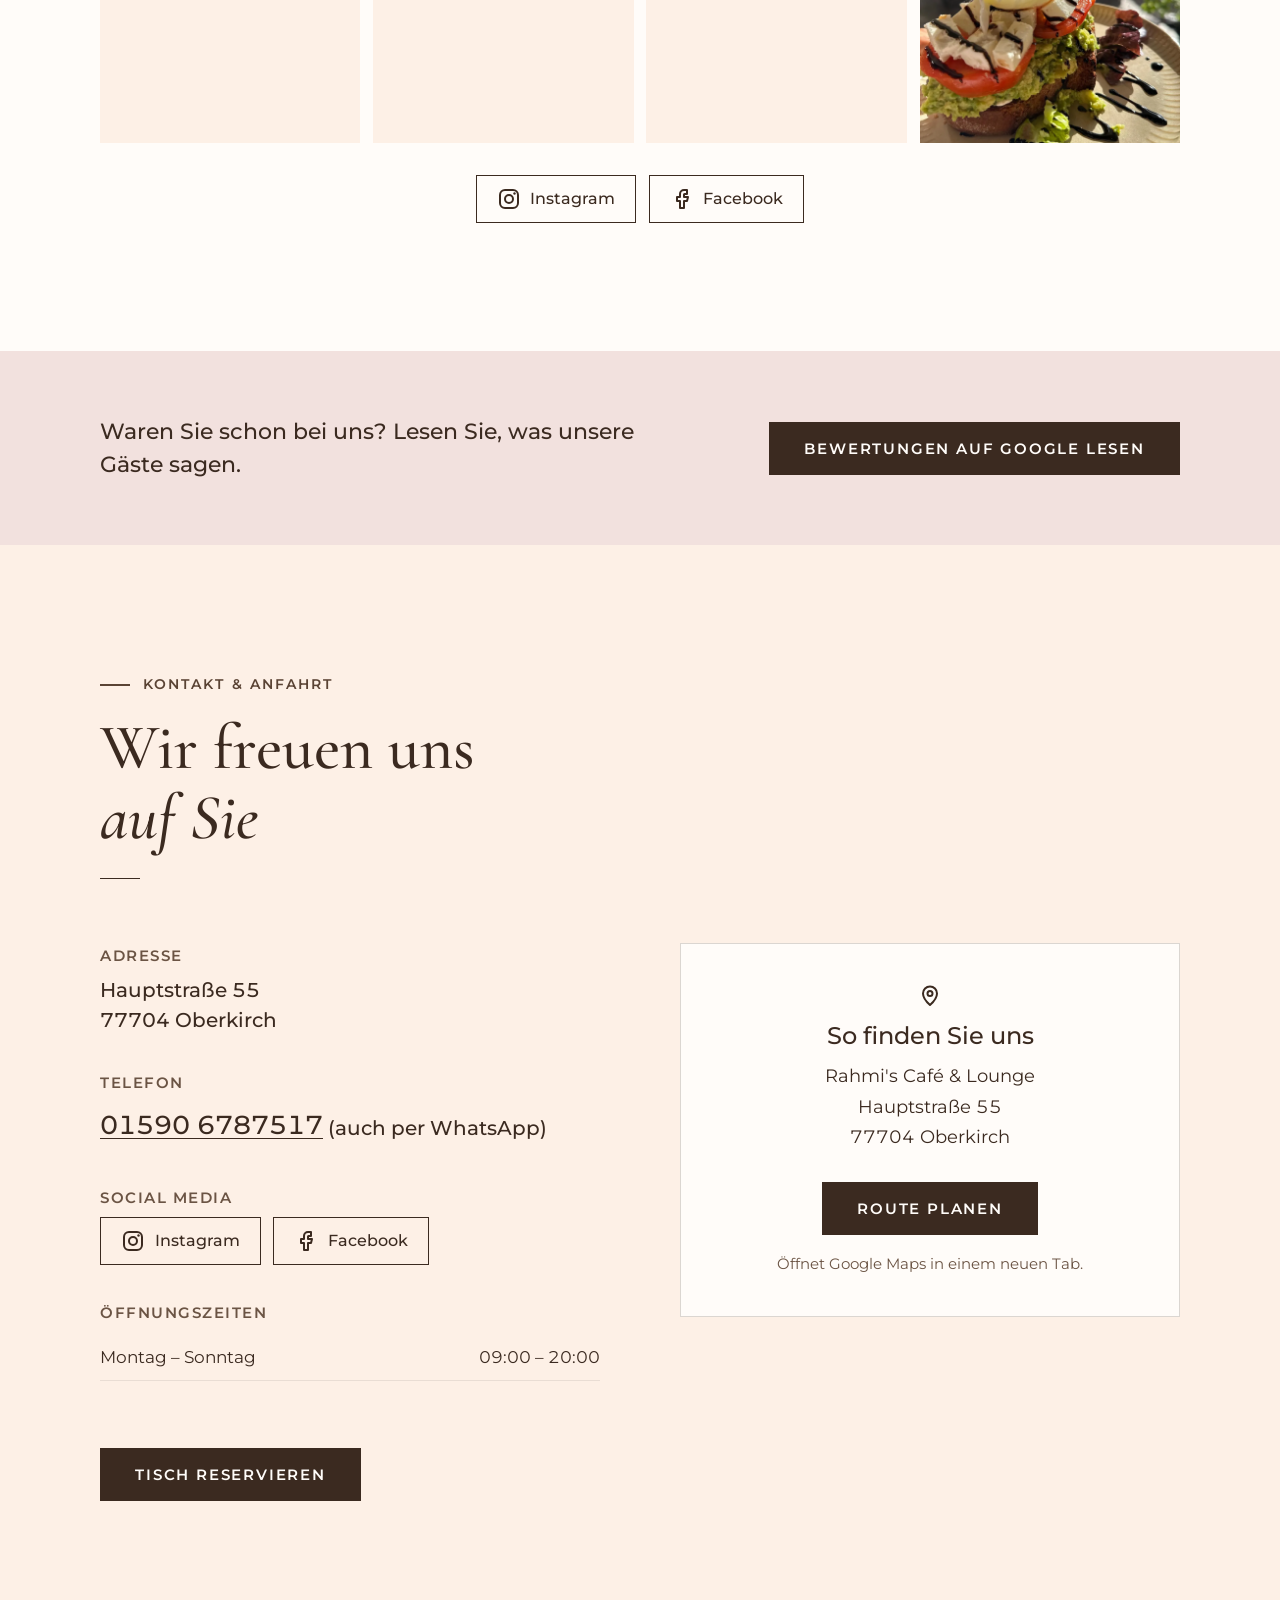
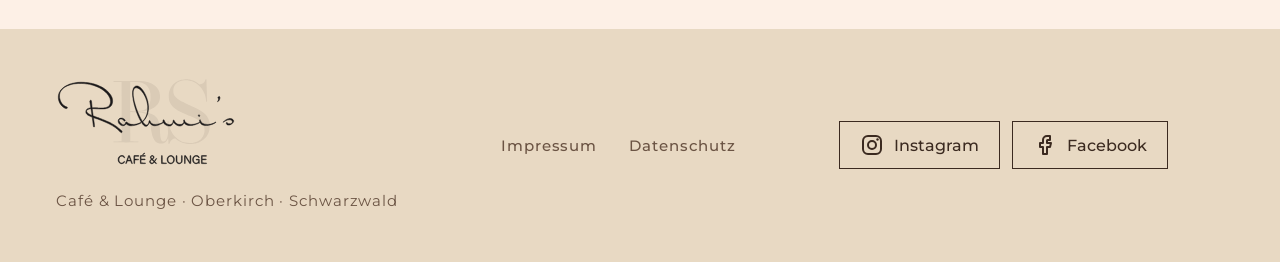
==== commit 6b47b30b: "Caché 20261114 y URLs sin .html Co-Authored-By: Claude Sonnet 5.5 <noreply@anthropic.com>" ====
--- a/index.html
+++ b/index.html
@@ -74,7 +74,7 @@
   }
   </script>
   <link rel="preload" href="assets/fonts/montserrat-latin.woff2" as="font" type="font/woff2" crossorigin/>
-  <link rel="stylesheet" href="css/style.css?v=20261018"/>
+  <link rel="stylesheet" href="css/style.css?v=20261114"/>
 </head>
 <body>
 
@@ -400,7 +400,7 @@
             <div class="form-row">
               <div class="form-divider"></div>
               <p class="form-privacy">
-                Ihre Daten werden ausschließlich zur Bearbeitung Ihrer Reservierungsanfrage verwendet. Mehr dazu in unserer <a href="datenschutz.html">Datenschutzerklärung</a>; Angaben zum Anbieter im <a href="impressum.html">Impressum</a>.
+                Ihre Daten werden ausschließlich zur Bearbeitung Ihrer Reservierungsanfrage verwendet. Mehr dazu in unserer <a href="/datenschutz">Datenschutzerklärung</a>; Angaben zum Anbieter im <a href="/impressum">Impressum</a>.
               </p>
             </div>
 
@@ -544,8 +544,8 @@
     <div class="footer-sub">Café & Lounge · Oberkirch · Schwarzwald</div>
   </div>
   <div class="footer-links">
-    <a href="impressum.html">Impressum</a>
-    <a href="datenschutz.html">Datenschutz</a>
+    <a href="/impressum">Impressum</a>
+    <a href="/datenschutz">Datenschutz</a>
   </div>
   <div class="social social--dark">
     <a class="social-btn" href="https://www.instagram.com/rahmiscafe" target="_blank" rel="noopener" aria-label="Rahmi's Café auf Instagram"><svg class="social-icon" viewBox="0 0 24 24" width="24" height="24" fill="none" stroke="currentColor" stroke-width="2" stroke-linecap="round" stroke-linejoin="round" aria-hidden="true" focusable="false"><rect x="3" y="3" width="18" height="18" rx="5"/><circle cx="12" cy="12" r="4"/><circle cx="17.5" cy="6.5" r="1.2" fill="currentColor" stroke="none"/></svg><span>Instagram</span></a>
@@ -556,6 +556,6 @@
 <a class="wa-float" href="https://wa.me/4915906787517?text=Hallo%20Rahmi%27s%20Caf%C3%A9%2C%20ich%20m%C3%B6chte%20gerne%20einen%20Tisch%20reservieren.%20Datum%3A%20%E2%80%A6%20Uhrzeit%3A%20%E2%80%A6%20Personen%3A%20%E2%80%A6" target="_blank" rel="noopener" aria-label="Per WhatsApp reservieren"><svg class="wa-icon" viewBox="0 0 24 24" width="24" height="24" fill="currentColor" aria-hidden="true" focusable="false"><path d="M12.04 2C6.58 2 2.13 6.45 2.13 11.91c0 1.75.46 3.45 1.32 4.95L2.05 22l5.25-1.38a9.9 9.9 0 0 0 4.74 1.21c5.46 0 9.91-4.45 9.91-9.91S17.5 2 12.04 2zm0 18.15c-1.48 0-2.93-.4-4.2-1.15l-.3-.18-3.12.82.83-3.04-.2-.31a8.2 8.2 0 0 1-1.26-4.38c0-4.54 3.7-8.23 8.25-8.23 4.54 0 8.23 3.69 8.23 8.23s-3.7 8.24-8.23 8.24zm4.52-6.16c-.25-.12-1.47-.72-1.69-.81-.23-.08-.39-.12-.56.12-.17.25-.64.81-.78.97-.14.17-.29.19-.54.06-.25-.12-1.05-.39-2-1.23-.74-.66-1.23-1.47-1.38-1.72-.14-.25-.02-.38.11-.5.11-.11.25-.29.37-.43.12-.14.17-.25.25-.41.08-.17.04-.31-.02-.43-.06-.12-.56-1.34-.76-1.84-.2-.48-.4-.42-.56-.42h-.48c-.17 0-.43.06-.66.31-.22.25-.86.85-.86 2.07s.88 2.4 1 2.56c.12.17 1.75 2.67 4.23 3.74.59.26 1.05.41 1.41.52.59.19 1.13.16 1.56.1.48-.07 1.47-.6 1.67-1.18.21-.58.21-1.07.14-1.18-.06-.1-.23-.17-.48-.29z"/></svg></a>
 <button class="scroll-top" id="scrollTop" aria-label="Nach oben scrollen"><svg class="scroll-top-icon" viewBox="0 0 24 24" width="24" height="24" fill="none" stroke="currentColor" stroke-width="2" stroke-linecap="round" stroke-linejoin="round" aria-hidden="true" focusable="false"><path d="M12 19V5M5.5 11.5L12 5l6.5 6.5"/></svg></button>
 
-<script src="js/script.js?v=20261018"></script>
+<script src="js/script.js?v=20261114"></script>
 </body>
 </html>
